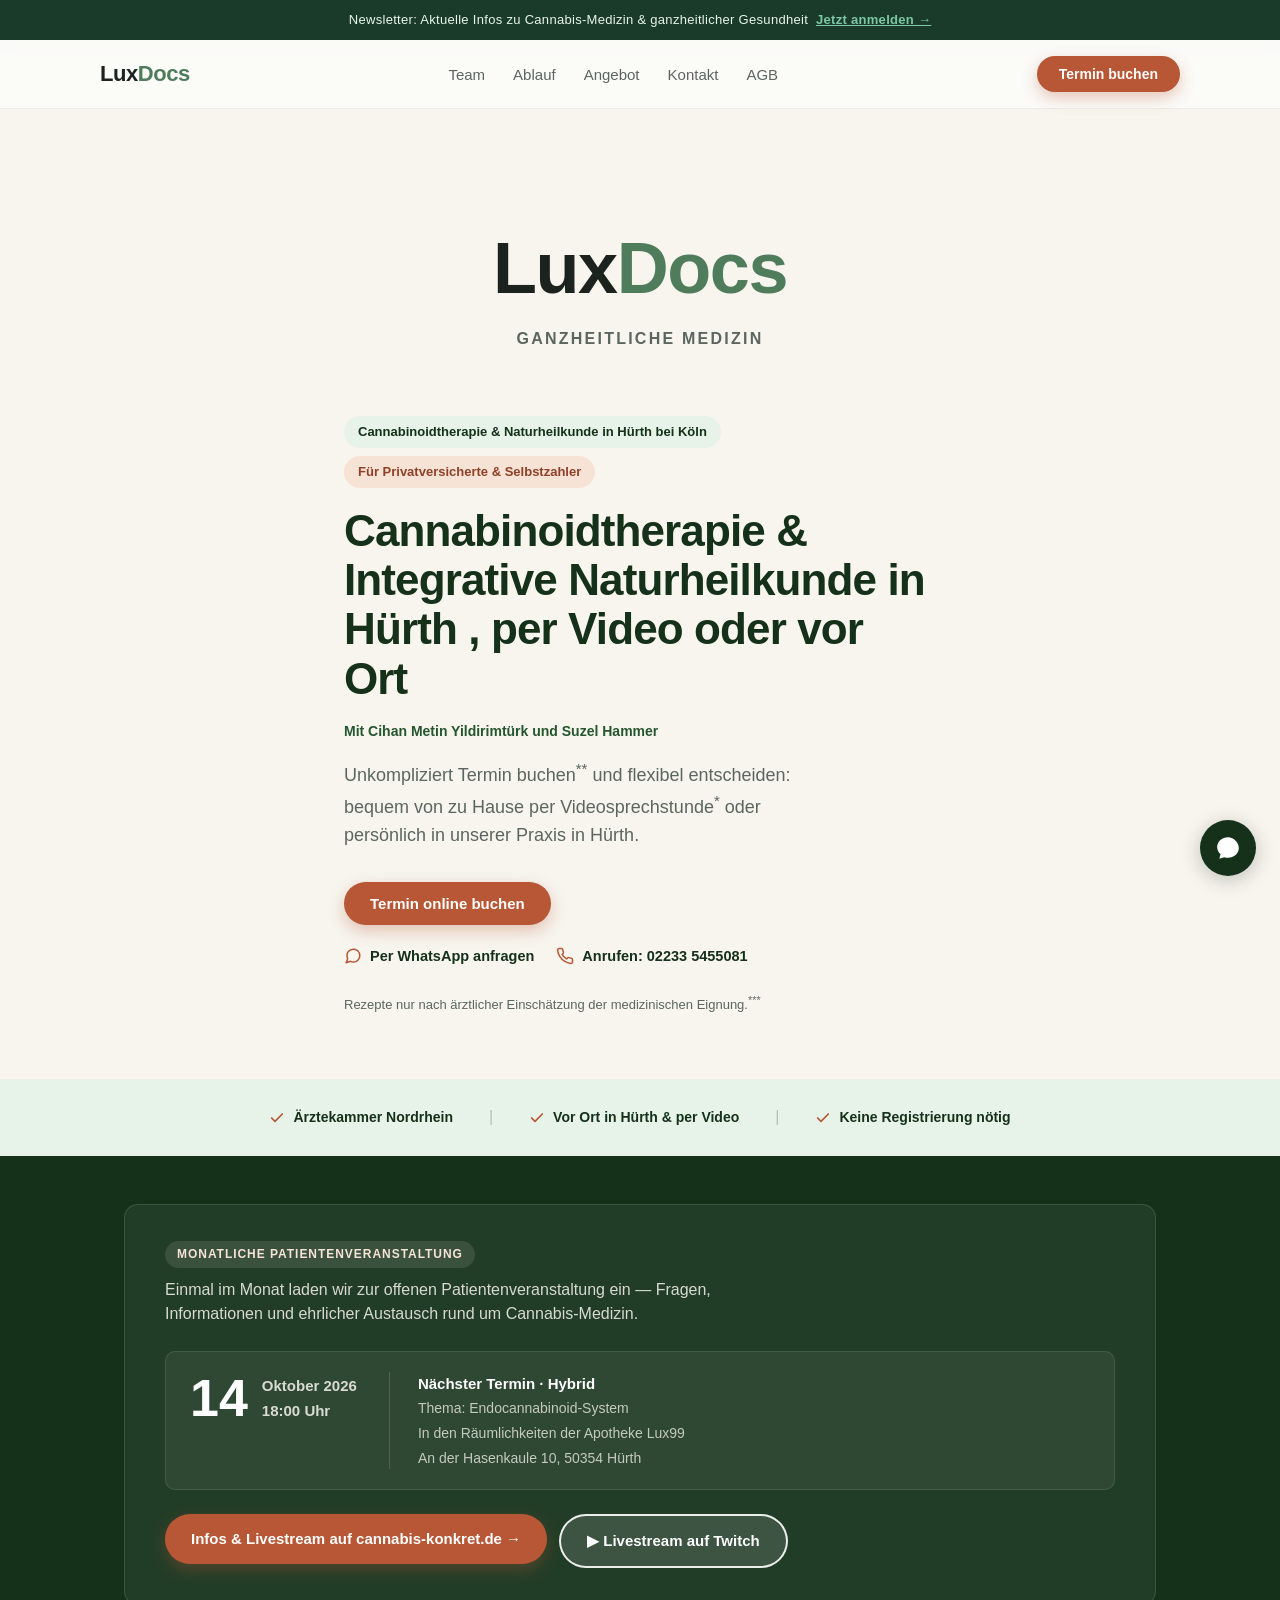
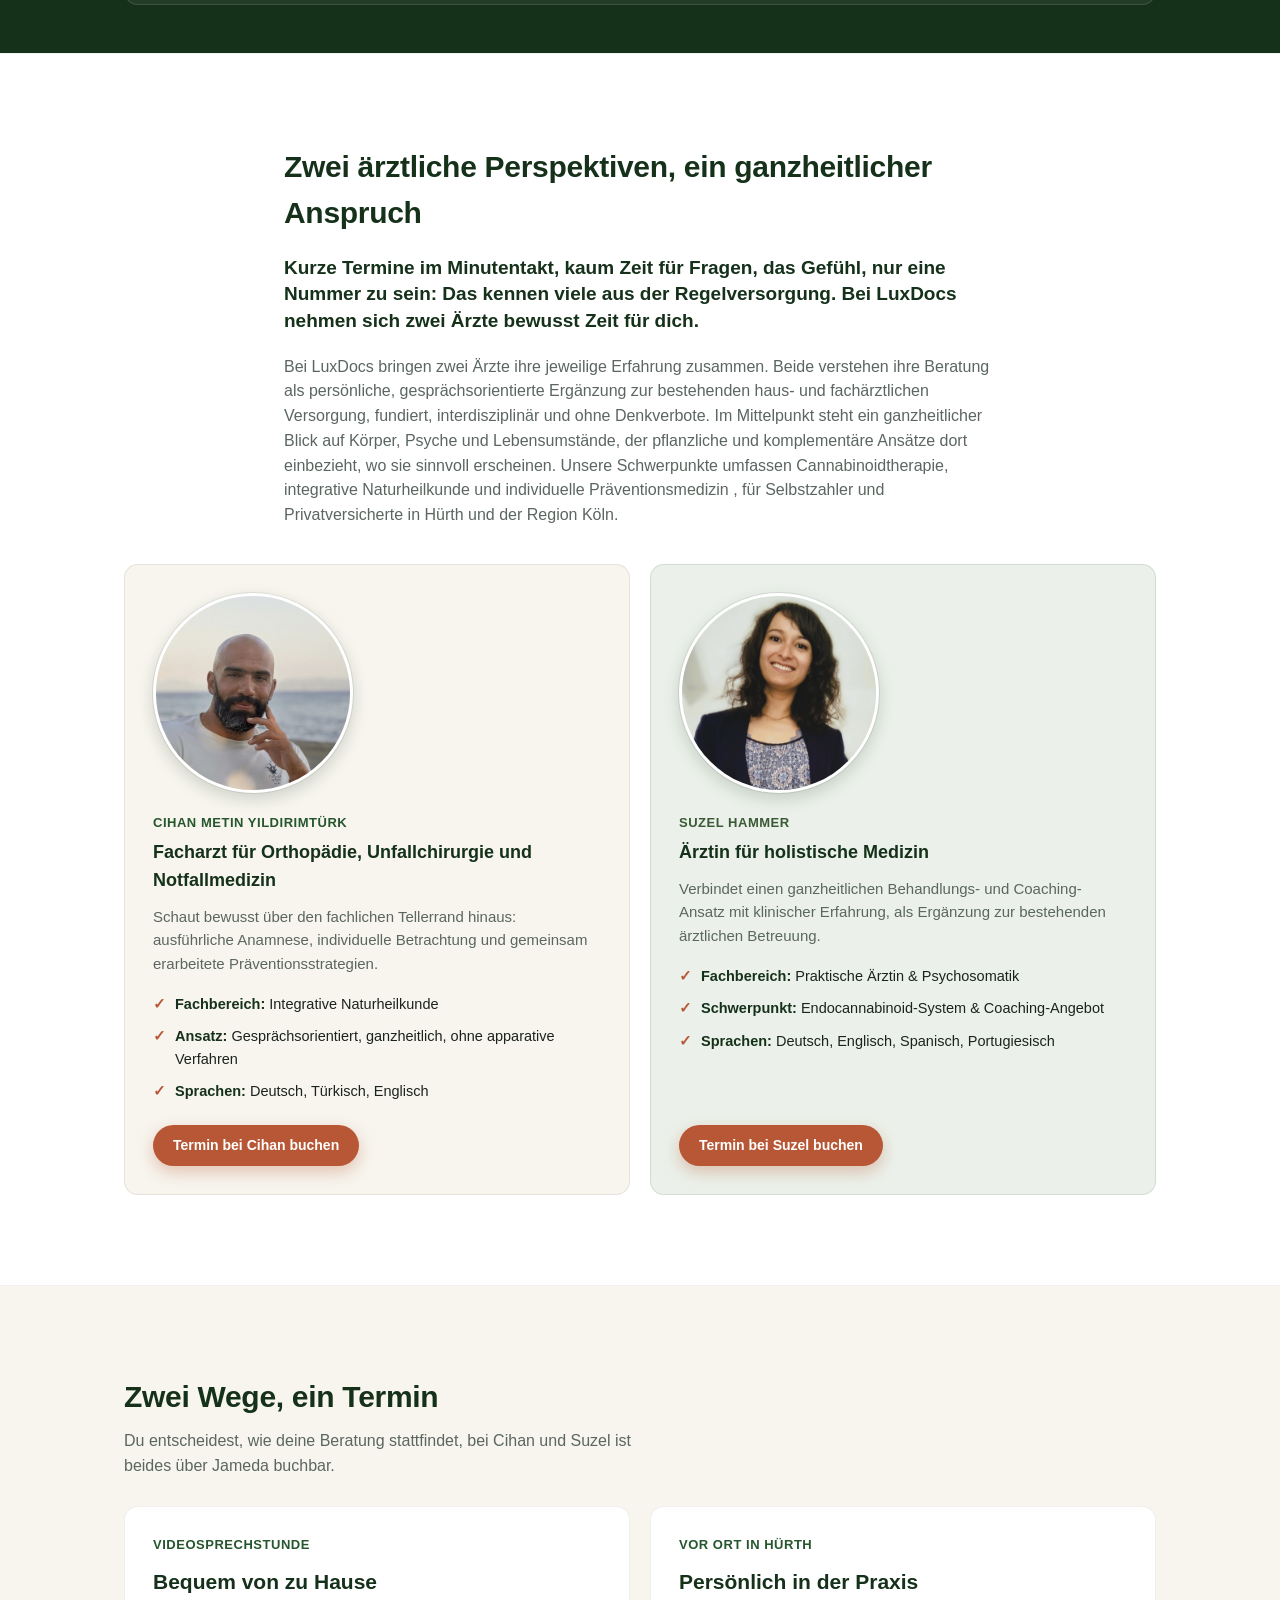
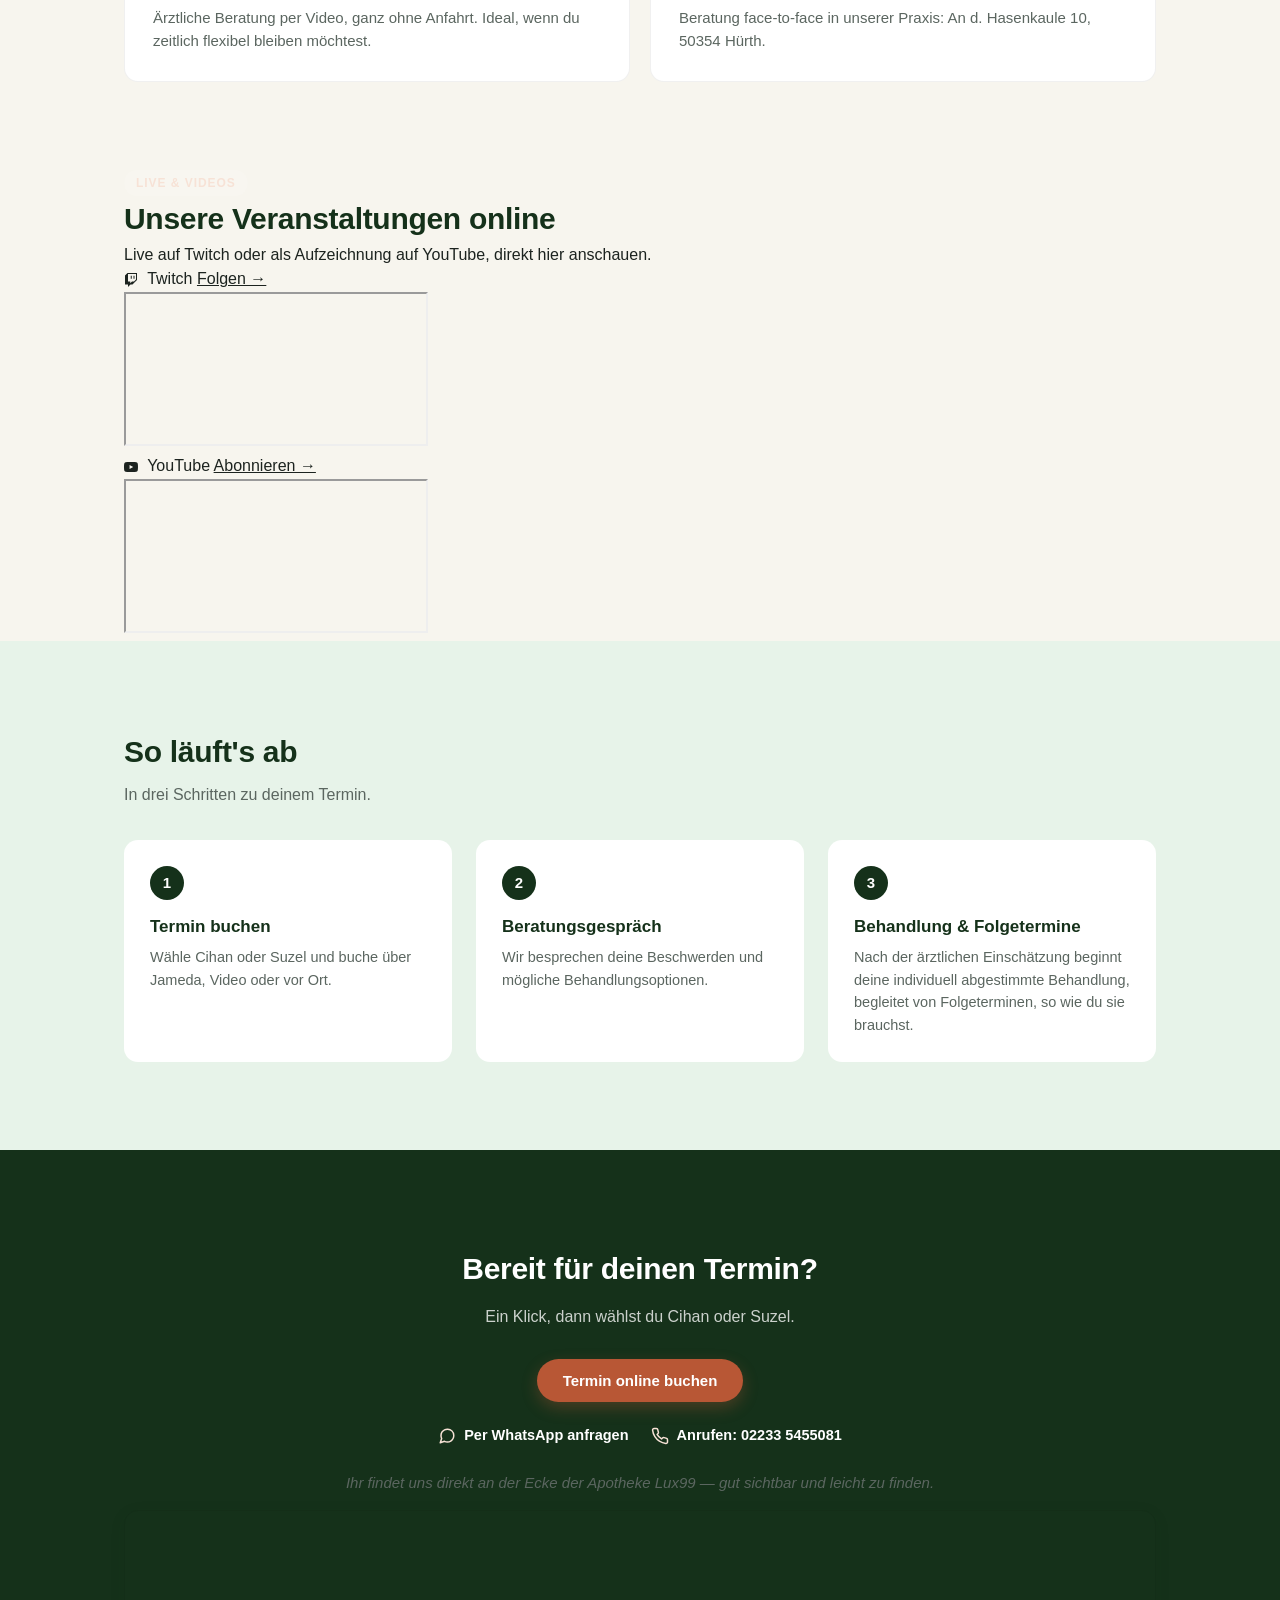
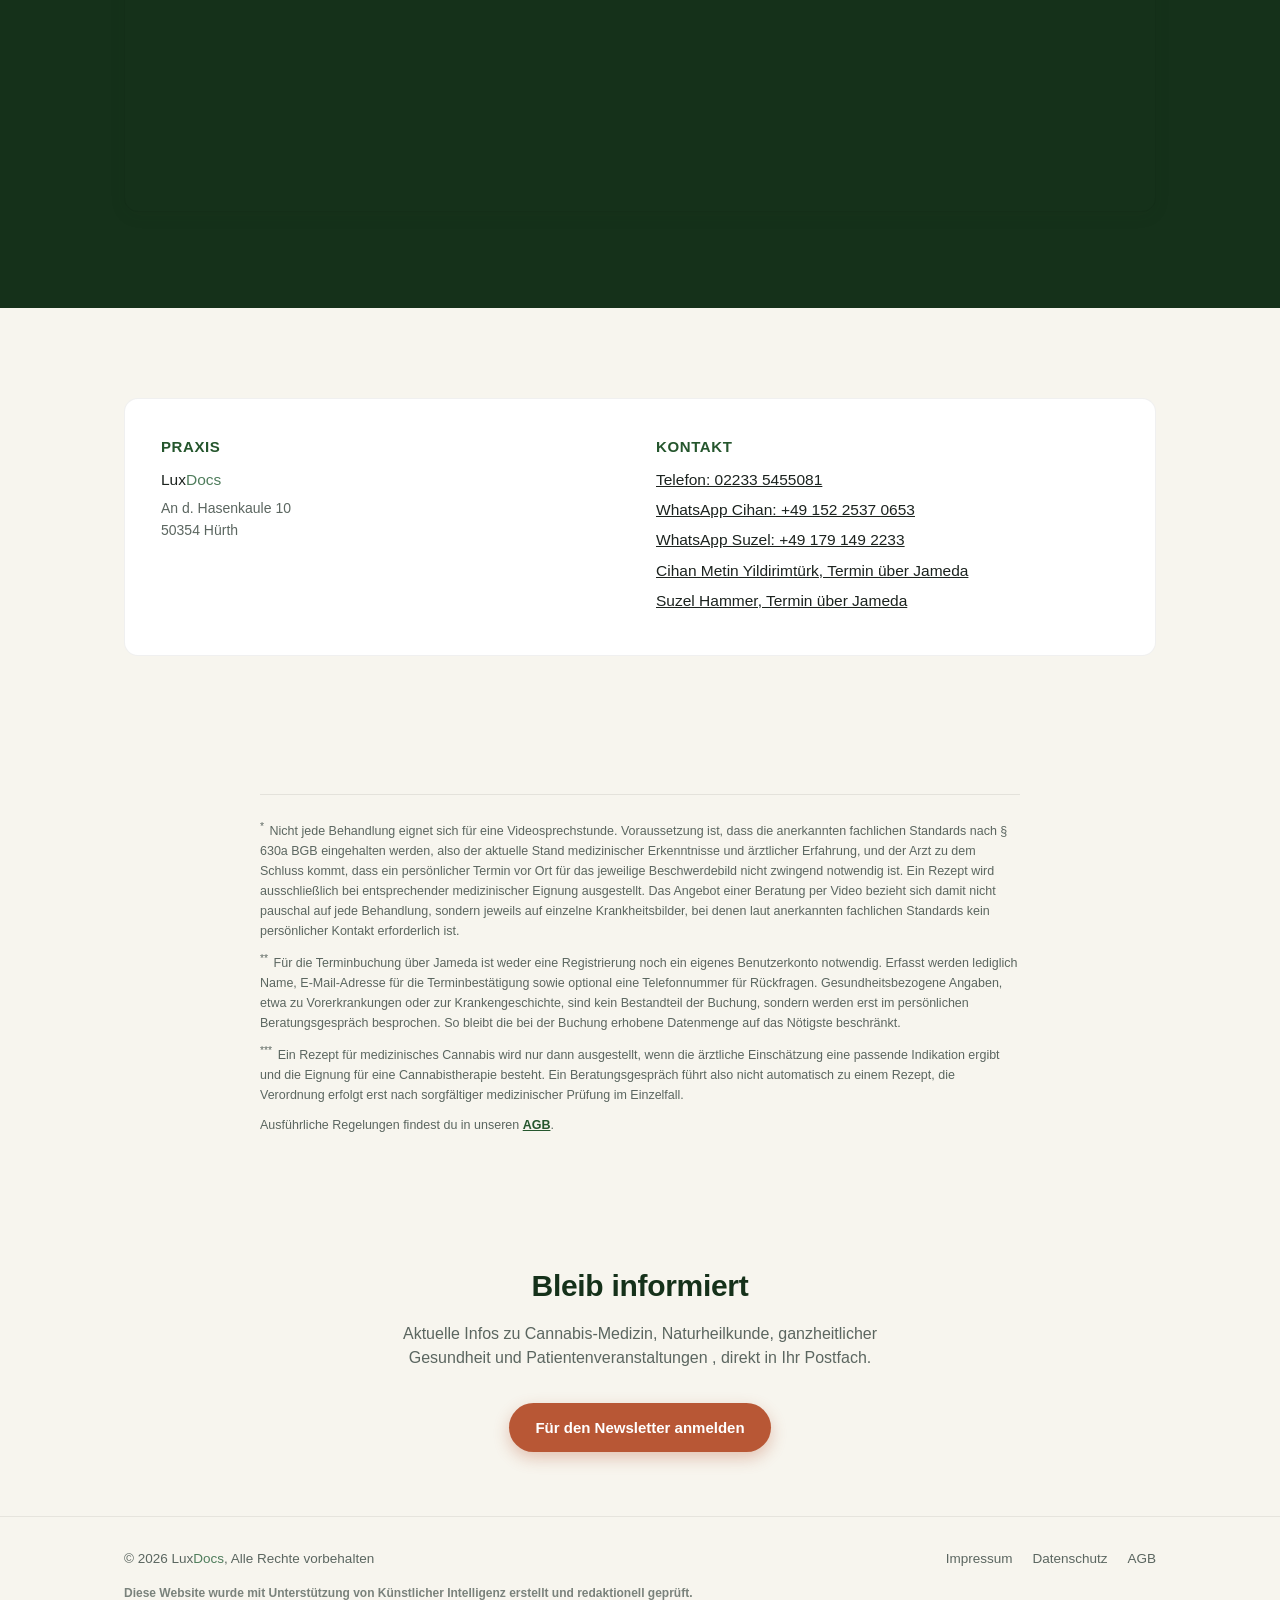
==== index.html @ 2fb6973e "Update index.html" ====
<!DOCTYPE html>
<html lang="de">
<head>
<meta charset="UTF-8">
<meta name="viewport" content="width=device-width, initial-scale=1.0">
<title>Cannabis Rezept &amp; Sprechstunde Hürth | LuxDocs , Ganzheitliche Medizin &amp; Naturmedizin</title>
<meta name="description" content="LuxDocs Hürth: Cannabis-Rezept online beantragen oder vor Ort, Cannabis-Sprechstunde per Video. Ganzheitliche Medizin &amp; Naturmedizin. Termin einfach über Jameda buchen.">
<meta name="keywords" content="Cannabis Rezept Hürth, Cannabis Sprechstunde, medizinisches Cannabis, Naturmedizin, ganzheitliche Medizin, Cannabis Arzt Köln, Cannabis Rezept online, Privatpraxis Hürth">
<meta name="robots" content="index, follow">
<link rel="canonical" href="https://luxdocs.de/">
<link rel="stylesheet" href="styles.css">
<link rel="icon" type="image/svg+xml" href="data:image/svg+xml,%3Csvg xmlns='http://www.w3.org/2000/svg' viewBox='0 0 100 100'%3E%3Crect width='100' height='100' rx='22' fill='%2315311a'/%3E%3Ctext x='50' y='68' font-family='-apple-system,Helvetica,Arial,sans-serif' font-size='56' font-weight='700' fill='%23f7f5ee' text-anchor='middle'%3EL%3C/text%3E%3C/svg%3E">
<meta property="og:type" content="website">
<meta property="og:url" content="https://luxdocs.de/">
<meta property="og:locale" content="de_DE">
<meta property="og:title" content="Cannabis Rezept &amp; Sprechstunde Hürth | LuxDocs">
<meta property="og:description" content="Ganzheitliche Medizin &amp; Cannabis-Sprechstunde in Hürth. Cannabis-Rezept per Video oder vor Ort. Jetzt Termin über Jameda buchen.">
<meta name="twitter:card" content="summary">
<meta name="twitter:title" content="Cannabis Rezept &amp; Sprechstunde | LuxDocs Hürth">
<meta name="twitter:description" content="Ganzheitliche Medizin &amp; Cannabis-Sprechstunde in Hürth bei Köln. Naturmedizin, Privatpraxis.">
<script type="application/ld+json">
{"@context":"https://schema.org","@type":"MedicalBusiness","name":"LuxDocs","description":"Privatpraxis für ganzheitliche Medizin, Cannabis-Sprechstunde und Naturmedizin in Hürth bei Köln","url":"https://luxdocs.de","telephone":"+4922335455081","address":{"@type":"PostalAddress","addressLocality":"Hürth","postalCode":"50354","addressCountry":"DE"},"medicalSpecialty":["Cannabis-Therapie","Naturmedizin","Ganzheitliche Medizin"],"priceRange":"€€","paymentAccepted":"Selbstzahler, Privatversicherung"}
</script>
<script type="application/ld+json">
{
  "@context": "https://schema.org",
  "@graph": [
    {
      "@type": "MedicalClinic",
      "@id": "https://luxdocs.de/#clinic",
      "name": "LuxDocs",
      "description": "Cannabinoidtherapie, integrative Naturheilkunde und ganzheitliche Medizin in Hürth bei Köln.",
      "url": "https://luxdocs.de",
      "telephone": "+4922335455081",
      "email": "info@luxdocs.de",
      "address": {
        "@type": "PostalAddress",
        "streetAddress": "An der Hasenkaule 10",
        "addressLocality": "Hürth",
        "postalCode": "50354",
        "addressRegion": "Nordrhein-Westfalen",
        "addressCountry": "DE"
      },
      "geo": {
        "@type": "GeoCoordinates",
        "latitude": 50.880444,
        "longitude": 6.907343
      },
      "priceRange": "€€",
      "paymentAccepted": "Selbstzahler, Privatversicherung",
      "medicalSpecialty": "IntegrativeMedicine",
      "availableService": [
        {
          "@type": "MedicalTherapy",
          "name": "Cannabinoidtherapie"
        },
        {
          "@type": "MedicalTherapy",
          "name": "Medizinisches Cannabis"
        },
        {
          "@type": "MedicalTherapy",
          "name": "Integrative Naturheilkunde"
        },
        {
          "@type": "MedicalProcedure",
          "name": "Präventionsmedizin"
        },
        {
          "@type": "MedicalTherapy",
          "name": "Ganzheitliche Medizin"
        }
      ],
      "hasMap": "https://maps.google.com/maps?q=50.880444,6.907343",
      "sameAs": [
        "https://www.jameda.de/cihan-metin-yildirimtuerk/arzt-orthopaede-unfallchirurg-notfallmediziner/huerth",
        "https://www.jameda.de/suzel-hammer/arzt/huerth"
      ]
    },
    {
      "@type": "Physician",
      "@id": "https://luxdocs.de/#cihan",
      "name": "Cihan Metin Yildirimtürk",
      "jobTitle": "Facharzt für Orthopädie, Unfallchirurgie und Notfallmedizin",
      "description": "Facharzt für Orthopädie, Unfallchirurgie und Notfallmedizin mit Schwerpunkt integrative Naturheilkunde und Cannabinoidtherapie in Hürth.",
      "worksFor": {
        "@id": "https://luxdocs.de/#clinic"
      },
      "medicalSpecialty": [
        "Orthopädie",
        "Unfallchirurgie",
        "Notfallmedizin",
        "Integrative Naturheilkunde"
      ],
      "image": "https://luxdocs.de/images/cihan-portrait.jpg",
      "sameAs": "https://www.jameda.de/cihan-metin-yildirimtuerk/arzt-orthopaede-unfallchirurg-notfallmediziner/huerth",
      "knowsLanguage": [
        "Deutsch",
        "Türkisch",
        "Englisch"
      ]
    },
    {
      "@type": "Physician",
      "@id": "https://luxdocs.de/#suzel",
      "name": "Suzel Hammer",
      "jobTitle": "Ärztin für ganzheitliche Medizin",
      "description": "Ärztin für holistische Medizin mit Schwerpunkt Endocannabinoid-System, Psychosomatik und Cannabinoidtherapie in Hürth.",
      "worksFor": {
        "@id": "https://luxdocs.de/#clinic"
      },
      "medicalSpecialty": [
        "Ganzheitliche Medizin",
        "Psychosomatik",
        "Cannabinoidtherapie"
      ],
      "image": "https://luxdocs.de/images/suzel-portrait.jpg",
      "sameAs": "https://www.jameda.de/suzel-hammer/arzt/huerth",
      "knowsLanguage": [
        "Deutsch",
        "Englisch",
        "Spanisch",
        "Portugiesisch"
      ]
    }
  ]
}
</script>
</head>
<body>

<div id="newsletter-bar" style="background:#1a3a2a;color:#e8f5e9;text-align:center;padding:10px 20px;font-size:13px;width:100%;box-sizing:border-box;letter-spacing:0.3px;">Newsletter: Aktuelle Infos zu Cannabis-Medizin &amp; ganzheitlicher Gesundheit  <a href="https://luxdocs.beehiiv.com/subscribe" target="_blank" style="color:#7bc8a4;font-weight:bold;text-decoration:underline;">Jetzt anmelden →</a></div>

<header>
  <div class="container nav">
    <a class="logo" href="index.html">Lux<span>Docs</span></a>
    <nav class="nav-links">
      <a href="#team">Team</a>
      <a href="#ablauf">Ablauf</a>
      <a href="#angebot">Angebot</a>
      <a href="#kontakt">Kontakt</a>
      <a href="agb.html">AGB</a>
    </nav>
    <button type="button" class="btn btn-primary" data-open-modal>Termin buchen</button>
  </div>
</header>

<section class="hero">
  <div class="container hero-inner">
    <div>
      <div class="hero-visual">
        <div class="brand-card">
          <div class="brand-card-word">Lux<span>Docs</span></div>
          <div class="brand-card-tag">Ganzheitliche Medizin</div>
        </div>
      </div>
      <div class="eyebrow-row">
        <span class="eyebrow">Cannabinoidtherapie &amp; Naturheilkunde in Hürth bei Köln</span>
        <span class="eyebrow eyebrow-b">Für Privatversicherte &amp; Selbstzahler</span>
      </div>
      <h1>Cannabinoidtherapie &amp; Integrative Naturheilkunde in Hürth , per Video oder vor Ort</h1>
      <p class="hero-team">Mit Cihan Metin Yildirimtürk und Suzel Hammer</p>
      <p class="lead">Unkompliziert Termin buchen<sup>**</sup> und flexibel entscheiden: bequem von zu Hause per Videosprechstunde<sup>*</sup> oder persönlich in unserer Praxis in Hürth.</p>
      <div class="hero-ctas" id="termin">
        <button type="button" class="btn btn-primary" data-open-modal>Termin online buchen</button>
      </div>
      <div class="icon-links">
        <a class="icon-link" href="#" onclick="openWAModal(); return false;" target="_blank" rel="noopener">
          <svg viewBox="0 0 24 24" fill="none" stroke="currentColor" stroke-width="2" stroke-linecap="round" stroke-linejoin="round"><path d="M21 11.5a8.38 8.38 0 0 1-.9 3.8 8.5 8.5 0 0 1-7.6 4.7 8.38 8.38 0 0 1-3.8-.9L3 21l1.9-5.7a8.38 8.38 0 0 1-.9-3.8 8.5 8.5 0 0 1 4.7-7.6 8.38 8.38 0 0 1 3.8-.9h.5a8.48 8.48 0 0 1 8 8v.5z"/></svg>
          Per WhatsApp anfragen
        </a>
        <a class="icon-link" href="tel:+4922335455081">
          <svg viewBox="0 0 24 24" fill="none" stroke="currentColor" stroke-width="2" stroke-linecap="round" stroke-linejoin="round"><path d="M22 16.92v3a2 2 0 0 1-2.18 2 19.79 19.79 0 0 1-8.63-3.07 19.5 19.5 0 0 1-6-6 19.79 19.79 0 0 1-3.07-8.67A2 2 0 0 1 4.11 2h3a2 2 0 0 1 2 1.72c.13.96.36 1.9.7 2.81a2 2 0 0 1-.45 2.11L8.09 9.91a16 16 0 0 0 6 6l1.27-1.27a2 2 0 0 1 2.11-.45c.91.34 1.85.57 2.81.7A2 2 0 0 1 22 16.92z"/></svg>
          Anrufen: 02233 5455081
        </a>
      </div>
      <p class="hero-note">Rezepte nur nach ärztlicher Einschätzung der medizinischen Eignung.<sup>***</sup></p>
    </div>
  </div>
</section>

<section class="trust-banner">
  <div class="container trust-banner-inner">
    <span class="trust-banner-item">
      <svg viewBox="0 0 24 24" fill="none" stroke="currentColor" stroke-width="2.5" stroke-linecap="round" stroke-linejoin="round"><polyline points="20 6 9 17 4 12"/></svg>
      Ärztekammer Nordrhein
    </span>
    <span class="trust-banner-divider">|</span>
    <span class="trust-banner-item">
      <svg viewBox="0 0 24 24" fill="none" stroke="currentColor" stroke-width="2.5" stroke-linecap="round" stroke-linejoin="round"><polyline points="20 6 9 17 4 12"/></svg>
      Vor Ort in Hürth &amp; per Video
    </span>
    <span class="trust-banner-divider">|</span>
    <span class="trust-banner-item">
      <svg viewBox="0 0 24 24" fill="none" stroke="currentColor" stroke-width="2.5" stroke-linecap="round" stroke-linejoin="round"><polyline points="20 6 9 17 4 12"/></svg>
      Keine Registrierung nötig
    </span>
  </div>
</section>

<section class="event-banner">
  <div class="container">
    <div class="event-card">
      <div class="event-card-top">
        <span class="event-tag">Monatliche Patientenveranstaltung</span>
        <p class="event-intro">Einmal im Monat laden wir zur offenen Patientenveranstaltung ein — Fragen, Informationen und ehrlicher Austausch rund um Cannabis-Medizin.</p>
      </div>
      <div class="event-highlight">
        <div class="event-date-block">
          <div class="event-date-num">14</div>
          <div class="event-date-meta">
            <span>Oktober 2026</span>
            <span>18:00 Uhr</span>
          </div>
        </div>
        <div class="event-location-block">
          <strong>Nächster Termin · Hybrid</strong>
          <span>Thema: Endocannabinoid-System</span>
          <span>In den Räumlichkeiten der Apotheke Lux99</span>
          <span>An der Hasenkaule 10, 50354 Hürth</span>
        </div>
      </div>
      <div class="event-cta-row">
           <a class="btn btn-primary event-cta" href="https://www.cannabis-konkret.de" target="_blank" rel="noopener">Infos &amp; Livestream auf cannabis-konkret.de →</a>
           <a class="btn btn-secondary event-cta" href="https://www.twitch.tv/luxdocs" target="_blank" rel="noopener">▶ Livestream auf Twitch</a>
         </div>
    </div>
  </div>
</section>

<section class="about" id="ueber">
  <div class="container about-inner">
    <h2 id="team">Zwei ärztliche Perspektiven, ein ganzheitlicher Anspruch</h2>
    <p class="lead-in">Kurze Termine im Minutentakt, kaum Zeit für Fragen, das Gefühl, nur eine Nummer zu sein: Das kennen viele aus der Regelversorgung. Bei LuxDocs nehmen sich zwei Ärzte bewusst Zeit für dich.</p>
    <p>Bei LuxDocs bringen zwei Ärzte ihre jeweilige Erfahrung zusammen. Beide verstehen ihre Beratung als persönliche, gesprächsorientierte Ergänzung zur bestehenden haus- und fachärztlichen Versorgung, fundiert, interdisziplinär und ohne Denkverbote. Im Mittelpunkt steht ein ganzheitlicher Blick auf Körper, Psyche und Lebensumstände, der pflanzliche und komplementäre Ansätze dort einbezieht, wo sie sinnvoll erscheinen. Unsere Schwerpunkte umfassen Cannabinoidtherapie, integrative Naturheilkunde und individuelle Präventionsmedizin , für Selbstzahler und Privatversicherte in Hürth und der Region Köln.</p>
  </div>
  <div class="container team-grid">
    <div class="team-card">
      <img class="team-avatar team-avatar-photo" src="cihan-portrait.jpg" alt="Cihan Metin Yildirimtürk , Facharzt Orthopädie, Cannabinoidtherapie, LuxDocs Hürth">
      <div class="tag">Cihan Metin Yildirimtürk</div>
      <h3>Facharzt für Orthopädie, Unfallchirurgie und Notfallmedizin</h3>
      <p class="intro">Schaut bewusst über den fachlichen Tellerrand hinaus: ausführliche Anamnese, individuelle Betrachtung und gemeinsam erarbeitete Präventionsstrategien.</p>
      <ul class="team-facts">
        <li><b>Fachbereich:</b> Integrative Naturheilkunde</li>
        <li><b>Ansatz:</b> Gesprächsorientiert, ganzheitlich, ohne apparative Verfahren</li>
        <li><b>Sprachen:</b> Deutsch, Türkisch, Englisch</li>
      </ul>
      
      <a class="btn btn-primary btn-small" href="https://www.jameda.de/cihan-metin-yildirimtuerk/arzt-orthopaede-unfallchirurg-notfallmediziner/huerth" target="_blank" rel="noopener">Termin bei Cihan buchen</a>
    </div>
    <div class="team-card team-card-b">
      <img class="team-avatar team-avatar-photo" src="suzel-portrait.jpg" alt="Suzel Hammer , Ärztin ganzheitliche Medizin, Cannabinoidtherapie, LuxDocs Hürth">
      <div class="tag tag-b">Suzel Hammer</div>
      <h3>Ärztin für holistische Medizin</h3>
      <p class="intro">Verbindet einen ganzheitlichen Behandlungs- und Coaching-Ansatz mit klinischer Erfahrung, als Ergänzung zur bestehenden ärztlichen Betreuung.</p>
      <ul class="team-facts">
        <li><b>Fachbereich:</b> Praktische Ärztin &amp; Psychosomatik</li>
        <li><b>Schwerpunkt:</b> Endocannabinoid-System &amp; Coaching-Angebot</li>
        <li><b>Sprachen:</b> Deutsch, Englisch, Spanisch, Portugiesisch</li>
      </ul>
      <a class="btn btn-primary btn-small" href="https://www.jameda.de/suzel-hammer/arzt/huerth" target="_blank" rel="noopener">Termin bei Suzel buchen</a>
    </div>
  </div>
</section>

<section class="modes" id="angebot">
  <div class="container">
    <h2>Zwei Wege, ein Termin</h2>
    <p class="section-sub">Du entscheidest, wie deine Beratung stattfindet, bei Cihan und Suzel ist beides über Jameda buchbar.</p>
    <div class="modes-grid">
      <div class="mode-card">
        <div class="tag">Videosprechstunde</div>
        <h3>Bequem von zu Hause</h3>
        <p>Ärztliche Beratung per Video, ganz ohne Anfahrt. Ideal, wenn du zeitlich flexibel bleiben möchtest.</p>
      </div>
      <div class="mode-card">
        <div class="tag">Vor Ort in Hürth</div>
        <h3>Persönlich in der Praxis</h3>
        <p>Beratung face-to-face in unserer Praxis: An d. Hasenkaule 10, 50354 Hürth.</p>
      </div>
    </div>
  </div>
</section>
<section class="streams-section" id="streams">
  <div class="container">
    <div class="streams-header">
      <div>
        <span class="event-tag">Live &amp; Videos</span>
        <h2 class="streams-title">Unsere Veranstaltungen online</h2>
        <p class="streams-sub">Live auf Twitch oder als Aufzeichnung auf YouTube, direkt hier anschauen.</p>
      </div>
    </div>
    <div class="streams-grid">
      <div class="stream-block">
        <div class="stream-block-head">
          <span class="stream-label stream-label-twitch">
            <svg width="14" height="14" viewBox="0 0 24 24" fill="currentColor" style="vertical-align:middle;margin-right:5px"><path d="M11.571 4.714h1.715v5.143H11.57zm4.715 0H18v5.143h-1.714zM6 0L1.714 4.286v15.428h5.143V24l4.286-4.286h3.428L22.286 12V0zm14.571 11.143l-3.428 3.428h-3.429l-3 3v-3H6.857V1.714h13.714z"/></svg>
            Twitch
          </span>
          <a class="stream-follow" href="https://www.twitch.tv/luxdocs" target="_blank" rel="noopener">Folgen &rarr;</a>
        </div>
        <div class="stream-player-wrap">
          <iframe src="https://player.twitch.tv/?channel=luxdocs&amp;parent=luxdocs.de&amp;autoplay=false" allowfullscreen scrolling="no" title="LuxDocs Twitch-Livestream"></iframe>
        </div>
      </div>
      <div class="stream-block">
        <div class="stream-block-head">
          <span class="stream-label stream-label-yt">
            <svg width="14" height="14" viewBox="0 0 24 24" fill="currentColor" style="vertical-align:middle;margin-right:5px"><path d="M23.498 6.186a3.016 3.016 0 0 0-2.122-2.136C19.505 3.545 12 3.545 12 3.545s-7.505 0-9.377.505A3.017 3.017 0 0 0 .502 6.186C0 8.07 0 12 0 12s0 3.93.502 5.814a3.016 3.016 0 0 0 2.122 2.136c1.871.505 9.376.505 9.376.505s7.505 0 9.377-.505a3.015 3.015 0 0 0 2.122-2.136C24 15.93 24 12 24 12s0-3.93-.502-5.814zM9.545 15.568V8.432L15.818 12l-6.273 3.568z"/></svg>
            YouTube
          </span>
          <a class="stream-follow" href="https://www.youtube.com/@LuxDocs-z8n" target="_blank" rel="noopener">Abonnieren &rarr;</a>
        </div>
        <div class="stream-player-wrap">
          <iframe src="https://www.youtube.com/embed/videoseries?list=UU5i7Ec9-xaicdMkj1GzpY1g" allow="accelerometer; autoplay; clipboard-write; encrypted-media; gyroscope; picture-in-picture" allowfullscreen title="LuxDocs YouTube"></iframe>
        </div>
      </div>
    </div>
  </div>
</section>

<section class="steps" id="ablauf">
  <div class="container">
    <h2>So läuft's ab</h2>
    <p class="section-sub">In drei Schritten zu deinem Termin.</p>
    <div class="steps-grid">
      <div class="step">
        <div class="step-num">1</div>
        <h3>Termin buchen</h3>
        <p>Wähle Cihan oder Suzel und buche über Jameda, Video oder vor Ort.</p>
      </div>
      <div class="step">
        <div class="step-num">2</div>
        <h3>Beratungsgespräch</h3>
        <p>Wir besprechen deine Beschwerden und mögliche Behandlungsoptionen.</p>
      </div>
      <div class="step">
        <div class="step-num">3</div>
        <h3>Behandlung &amp; Folgetermine</h3>
        <p>Nach der ärztlichen Einschätzung beginnt deine individuell abgestimmte Behandlung, begleitet von Folgeterminen, so wie du sie brauchst.</p>
      </div>
    </div>
  </div>
</section>

<section class="cta-band">
  <div class="container">
    <h2>Bereit für deinen Termin?</h2>
    <p class="section-sub">Ein Klick, dann wählst du Cihan oder Suzel.</p>
    <div class="hero-ctas">
      <button type="button" class="btn btn-primary" data-open-modal>Termin online buchen</button>
    </div>
    <div class="icon-links">
      <a class="icon-link" href="#" onclick="openWAModal(); return false;">
        <svg viewBox="0 0 24 24" fill="none" stroke="currentColor" stroke-width="2" stroke-linecap="round" stroke-linejoin="round"><path d="M21 11.5a8.38 8.38 0 0 1-.9 3.8 8.5 8.5 0 0 1-7.6 4.7 8.38 8.38 0 0 1-3.8-.9L3 21l1.9-5.7a8.38 8.38 0 0 1-.9-3.8 8.5 8.5 0 0 1 4.7-7.6 8.38 8.38 0 0 1 3.8-.9h.5a8.48 8.48 0 0 1 8 8v.5z"/></svg>
        Per WhatsApp anfragen
      </a>
      <a class="icon-link" href="tel:+4922335455081">
        <svg viewBox="0 0 24 24" fill="none" stroke="currentColor" stroke-width="2" stroke-linecap="round" stroke-linejoin="round"><path d="M22 16.92v3a2 2 0 0 1-2.18 2 19.79 19.79 0 0 1-8.63-3.07 19.5 19.5 0 0 1-6-6 19.79 19.79 0 0 1-3.07-8.67A2 2 0 0 1 4.11 2h3a2 2 0 0 1 2 1.72c.13.96.36 1.9.7 2.81a2 2 0 0 1-.45 2.11L8.09 9.91a16 16 0 0 0 6 6l1.27-1.27a2 2 0 0 1 2.11-.45c.91.34 1.85.57 2.81.7A2 2 0 0 1 22 16.92z"/></svg>
        Anrufen: 02233 5455081
      </a>
    </div>
    <p class="map-hint" style="margin-top:24px">Ihr findet uns direkt an der Ecke der Apotheke Lux99 — gut sichtbar und leicht zu finden.</p>
    <div class="map-wrapper">
      <iframe
        src="https://maps.google.com/maps?q=50.880444,6.907343&t=&z=18&ie=UTF8&iwloc=&output=embed"
        width="100%"
        height="300"
        style="border:0;border-radius:14px;display:block;"
        allowfullscreen=""
        loading="lazy"
        referrerpolicy="no-referrer-when-downgrade"
        title="LuxDocs Standort">
      </iframe>
    </div>
  </div>
</section>

<section class="contact" id="kontakt">
  <div class="container">
    <div class="contact-grid">
      <div>
        <h3>Praxis</h3>
        <p>Lux<span class="brand-green">Docs</span></p>
        <p class="muted">An d. Hasenkaule 10<br>50354 Hürth</p>
      </div>
      <div>
        <h3>Kontakt</h3>
        <p><a href="tel:+4922335455081">Telefon: 02233 5455081</a></p>
        <p><a href="https://wa.me/4915225370653" target="_blank" rel="noopener">WhatsApp Cihan: +49 152 2537 0653</a></p>
        <p><a href="https://wa.me/491791492233" target="_blank" rel="noopener">WhatsApp Suzel: +49 179 149 2233</a></p>
        <p><a href="https://www.jameda.de/cihan-metin-yildirimtuerk/arzt-orthopaede-unfallchirurg-notfallmediziner/huerth" target="_blank" rel="noopener">Cihan Metin Yildirimtürk, Termin über Jameda</a></p>
        <p><a href="https://www.jameda.de/suzel-hammer/arzt/huerth" target="_blank" rel="noopener">Suzel Hammer, Termin über Jameda</a></p>
      </div>
    </div>
  </div>
</section>


<section class="footnotes-section">
  <div class="container">
    <div class="footnotes">
      <p><sup>*</sup> Nicht jede Behandlung eignet sich für eine Videosprechstunde. Voraussetzung ist, dass die anerkannten fachlichen Standards nach § 630a BGB eingehalten werden, also der aktuelle Stand medizinischer Erkenntnisse und ärztlicher Erfahrung, und der Arzt zu dem Schluss kommt, dass ein persönlicher Termin vor Ort für das jeweilige Beschwerdebild nicht zwingend notwendig ist. Ein Rezept wird ausschließlich bei entsprechender medizinischer Eignung ausgestellt. Das Angebot einer Beratung per Video bezieht sich damit nicht pauschal auf jede Behandlung, sondern jeweils auf einzelne Krankheitsbilder, bei denen laut anerkannten fachlichen Standards kein persönlicher Kontakt erforderlich ist.</p>
      <p><sup>**</sup> Für die Terminbuchung über Jameda ist weder eine Registrierung noch ein eigenes Benutzerkonto notwendig. Erfasst werden lediglich Name, E-Mail-Adresse für die Terminbestätigung sowie optional eine Telefonnummer für Rückfragen. Gesundheitsbezogene Angaben, etwa zu Vorerkrankungen oder zur Krankengeschichte, sind kein Bestandteil der Buchung, sondern werden erst im persönlichen Beratungsgespräch besprochen. So bleibt die bei der Buchung erhobene Datenmenge auf das Nötigste beschränkt.</p>
      <p><sup>***</sup> Ein Rezept für medizinisches Cannabis wird nur dann ausgestellt, wenn die ärztliche Einschätzung eine passende Indikation ergibt und die Eignung für eine Cannabistherapie besteht. Ein Beratungsgespräch führt also nicht automatisch zu einem Rezept, die Verordnung erfolgt erst nach sorgfältiger medizinischer Prüfung im Einzelfall.</p>
      <p class="footnotes-link">Ausführliche Regelungen findest du in unseren <a href="agb.html">AGB</a>.</p>
    </div>
  </div>
</section>


<section class="newsletter" id="newsletter">
<div class="container" style="text-align:center;padding-top:4rem;padding-bottom:4rem;">
<h2 style="margin-bottom:0.75rem;">Bleib informiert</h2>
<p class="section-sub" style="max-width:520px;margin:0 auto 2rem;">Aktuelle Infos zu Cannabis-Medizin, Naturheilkunde, ganzheitlicher Gesundheit und Patientenveranstaltungen , direkt in Ihr Postfach.</p>
<a class="btn btn-primary" href="https://luxdocs.beehiiv.com/subscribe" target="_blank" rel="noopener">Für den Newsletter anmelden</a>
</div>
</section>

<footer>
  <div class="container footer-inner">
    <div>© <span id="year"></span> Lux<span class="brand-green">Docs</span>, Alle Rechte vorbehalten</div>
    <div class="footer-links">
      <a href="impressum.html">Impressum</a>
      <a href="datenschutz.html">Datenschutz</a>
      <a href="agb.html">AGB</a>
    </div>
  </div>
  <div class="container footer-ai"><strong>Diese Website wurde mit Unterstützung von Künstlicher Intelligenz erstellt und redaktionell geprüft.</strong></div>
</footer>

<div class="modal-backdrop" id="bookingModal">
  <div class="modal-card" role="dialog" aria-modal="true" aria-labelledby="modalTitle">
    <button type="button" class="modal-close" id="modalClose" aria-label="Schließen">&times;</button>
    <h3 id="modalTitle">Bei wem möchtest du buchen?</h3>
    <p class="modal-sub">Die Buchung erfolgt extern über Jameda, in einem neuen Tab.</p>
    <div class="modal-options">
      <a class="modal-option" href="https://www.jameda.de/cihan-metin-yildirimtuerk/arzt-orthopaede-unfallchirurg-notfallmediziner/huerth" target="_blank" rel="noopener">
        <span class="modal-option-name">Cihan Metin Yildirimtürk</span>
        <span class="modal-option-tag">Integrative Naturheilkunde</span>
      </a>
      <a class="modal-option" href="https://www.jameda.de/suzel-hammer/arzt/huerth" target="_blank" rel="noopener">
        <span class="modal-option-name">Suzel Hammer</span>
        <span class="modal-option-tag">Ganzheitliche Medizin</span>
      </a>
    </div>
  </div>
</div>
<div class="modal-backdrop" id="waChoiceModal">
  <div class="modal-card" role="dialog" aria-modal="true" aria-labelledby="waChoiceTitle">
    <button class="modal-close" id="waChoiceClose" aria-label="Schließen">&times;</button>
    <h3 id="waChoiceTitle">WhatsApp Anfrage</h3>
    <p class="modal-sub">Bitte wählen Sie, wen Sie kontaktieren möchten.</p>
    <div class="modal-options">
      <a class="modal-option" href="https://wa.me/4915225370653" target="_blank" rel="noopener">
        <span class="modal-option-name">Cihan Metin Yildirimtürk</span>
        <span class="modal-option-tag">+49 152 2537 0653</span>
      </a>
      <a class="modal-option" href="https://wa.me/491791492233" target="_blank" rel="noopener">
        <span class="modal-option-name">Suzel Hammer</span>
        <span class="modal-option-tag">+49 179 149 2233</span>
      </a>
    </div>
  </div>
</div>

<script>
  document.getElementById('year').textContent = new Date().getFullYear();

  (function(){
    var modal = document.getElementById('bookingModal');
    var openers = document.querySelectorAll('[data-open-modal]');
    var closer = document.getElementById('modalClose');

    function openModal(e){
      e.preventDefault();
      modal.classList.add('is-open');
      document.body.style.overflow = 'hidden';
    }
    function closeModal(){
      modal.classList.remove('is-open');
      document.body.style.overflow = '';
    }
    openers.forEach(function(btn){
      btn.addEventListener('click', openModal);
    });
    closer.addEventListener('click', closeModal);
    modal.addEventListener('click', function(e){
      if (e.target === modal) closeModal();
    });
    document.addEventListener('keydown', function(e){
      if (e.key === 'Escape') closeModal();
    });
  })();

  function openWAModal() {
    document.getElementById('waChoiceModal').classList.add('is-open');
    document.body.style.overflow = 'hidden';
  }
  document.getElementById('waChoiceClose').addEventListener('click', function() {
    document.getElementById('waChoiceModal').classList.remove('is-open');
    document.body.style.overflow = '';
  });
  document.getElementById('waChoiceModal').addEventListener('click', function(e) {
    if (e.target === this) {
      this.classList.remove('is-open');
      document.body.style.overflow = '';
    }
  });</script>


<style>
#ld-chat-bubble{position:fixed;bottom:24px;right:24px;width:56px;height:56px;background:#15311a;border-radius:50%;display:flex;align-items:center;justify-content:center;cursor:pointer;box-shadow:0 4px 20px rgba(0,0,0,0.22);z-index:9999;transition:transform .2s}
#ld-chat-bubble:hover{transform:scale(1.08)}
#ld-chat-bubble svg{width:26px;height:26px;fill:#fff}
#ld-chat-window{position:fixed;bottom:92px;right:24px;width:340px;max-height:520px;background:#fff;border-radius:16px;box-shadow:0 8px 32px rgba(0,0,0,0.16);display:flex;flex-direction:column;z-index:9998;overflow:hidden;opacity:0;transform:translateY(16px) scale(.97);pointer-events:none;transition:all .25s ease}
#ld-chat-window.ld-open{opacity:1;transform:translateY(0) scale(1);pointer-events:all}
#ld-chat-header{background:#15311a;color:#fff;padding:13px 16px;display:flex;align-items:center;gap:10px;flex-shrink:0}
.ld-hlogo{font-size:16px;font-weight:700;letter-spacing:-.3px}.ld-hlogo span{color:#7bc47f}
.ld-hstatus{font-size:11px;opacity:.7;margin-left:auto}
#ld-chat-close{background:none;border:none;color:#fff;font-size:22px;cursor:pointer;padding:0;line-height:1;opacity:.8}
#ld-chat-msgs{flex:1;overflow-y:auto;padding:14px 12px;display:flex;flex-direction:column;gap:9px}
.ld-m{max-width:85%;padding:10px 13px;border-radius:12px;font-size:13.5px;line-height:1.5;animation:ldf .2s ease}
.ld-m.b{background:#f0f4f1;color:#1a1a1a;border-bottom-left-radius:3px;align-self:flex-start}
.ld-m.u{background:#15311a;color:#fff;border-bottom-right-radius:3px;align-self:flex-end}
.ld-row{display:flex;flex-wrap:wrap;gap:7px;align-self:flex-start;animation:ldf .2s ease}
.ld-b{background:#fff;border:1.5px solid #15311a;color:#15311a;border-radius:20px;padding:7px 14px;font-size:13px;cursor:pointer;transition:all .15s;font-family:inherit}
.ld-b:hover,.ld-b.p{background:#15311a;color:#fff}
.ld-b.p{font-weight:600}
#ld-input-area{display:flex;padding:10px 12px;gap:8px;border-top:1px solid #eee;flex-shrink:0}
#ld-inp{flex:1;border:1.5px solid #ddd;border-radius:20px;padding:8px 14px;font-size:13.5px;outline:none;font-family:inherit;transition:border-color .15s}
#ld-inp:focus{border-color:#15311a}
#ld-send{background:#15311a;border:none;border-radius:50%;width:36px;height:36px;display:flex;align-items:center;justify-content:center;cursor:pointer;flex-shrink:0;transition:background .15s}
#ld-send:hover{background:#0d2010}
#ld-send svg{fill:#fff;width:16px;height:16px}
@keyframes ldf{from{opacity:0;transform:translateY(4px)}to{opacity:1;transform:translateY(0)}}
@media(max-width:480px){#ld-chat-window{width:calc(100vw - 20px);right:10px;bottom:80px}}
</style>

<div id="ld-chat-bubble" onclick="ldToggle()">
  <svg viewBox="0 0 24 24"><path d="M12 2C6.48 2 2 6.02 2 11c0 2.68 1.19 5.09 3.09 6.78L4 22l4.46-1.49C9.55 20.83 10.74 21 12 21c5.52 0 10-4.02 10-9S17.52 2 12 2z"/></svg>
</div>
<div id="ld-chat-window">
  <div id="ld-chat-header">
    <div class="ld-hlogo">Lux<span>Docs</span></div>
    <div class="ld-hstatus">&#9679; Online</div>
    <button id="ld-chat-close" onclick="ldToggle()">&#215;</button>
  </div>
  <div id="ld-chat-msgs"></div>
  <div id="ld-input-area">
    <input id="ld-inp" type="text" placeholder="Nachricht eingeben ..." onkeydown="if(event.key==='Enter')ldSend()">
    <button id="ld-send" onclick="ldSend()"><svg viewBox="0 0 24 24"><path d="M2.01 21L23 12 2.01 3 2 10l15 2-15 2z"/></svg></button>
  </div>
</div>

<script>
(function(){
  var open = false;
  var selectedKat = '';
  var msgs = document.getElementById('ld-chat-msgs');
  var inp = document.getElementById('ld-inp');
  var ia = document.getElementById('ld-input-area');

  var KI = {
    'Allgemeine Beratung': 'Sch\u00f6n, dass Sie sich f\u00fcr ein allgemeines Beratungsgespr\u00e4ch interessieren. Wir nehmen uns daf\u00fcr bewusst ausf\u00fchrlich Zeit f\u00fcr Sie und Ihre Situation. Die individuelle Beratung und \u00e4rztliche Auseinandersetzung mit Ihrem Anliegen ist mit Kosten verbunden, die sich nach dem tats\u00e4chlichen Aufwand richten. Der erste Termin findet pers\u00f6nlich in der Praxis statt.',
    'Medizinisches Cannabis': 'Danke f\u00fcr Ihr Vertrauen bei diesem Thema. Zur Cannabistherapie m\u00f6chten wir Ihnen mitgeben: Die Erstvorstellung findet grunds\u00e4tzlich pers\u00f6nlich vor Ort statt, nicht per Video. Ob eine Cannabistherapie f\u00fcr Sie infrage kommt, entscheidet sich erst nach einer ausf\u00fchrlichen, sorgf\u00e4ltigen \u00e4rztlichen Pr\u00fcfung \u2013 ein Rezept ist zu keinem Zeitpunkt garantiert. Bei einer laufenden Therapie ist mindestens einmal pro Quartal ein pers\u00f6nlicher Termin bei uns wichtig; Folgetermine dazwischen k\u00f6nnen gerne per Video stattfinden. Auch hier gilt: Die Beratung ist mit individuellen Kosten verbunden, die sich nach dem jeweiligen Aufwand richten.',
    'Hormonelle Themen': 'Sch\u00f6n, dass Sie sich mit diesem Thema an uns wenden. Bei hormonellen Anliegen wie Testosteronmangel oder in der Pr\u00e4menopause besprechen wir zun\u00e4chst gemeinsam Ihre Symptome und veranlassen bei Bedarf eine gezielte Blutuntersuchung, die extern durchgef\u00fchrt wird. Die Besprechung der Ergebnisse kann gerne auch per Video erfolgen. Auch hier gilt: Die individuelle Beratung ist mit Kosten verbunden, die vom jeweiligen Aufwand abh\u00e4ngen; Laborkosten fallen zus\u00e4tzlich separat an.',
    'Chronische Schmerzen': 'Wir freuen uns, dass Sie uns Ihr Anliegen anvertrauen m\u00f6chten. Bei chronischen Schmerzen betrachten wir Ihre Beschwerden gerne im Gesamtzusammenhang \u2013 Ihre Vorgeschichte, Ihre Lebensumst\u00e4nde und bisherige Behandlungen flie\u00dfen mit ein. Der erste Termin findet pers\u00f6nlich statt, Verlaufstermine sind danach auch per Video m\u00f6glich. Die individuelle Beratung ist mit Kosten verbunden, die sich nach dem Aufwand richten.',
    'Blutuntersuchung': 'Gerne unterst\u00fctzen wir Sie dabei. Wir besprechen zun\u00e4chst Ihre Symptome und stellen bei Bedarf einen Laborzettel f\u00fcr eine externe Blutabnahme aus. Die Besprechung der Ergebnisse erfolgt in einem Folgetermin, auch per Video m\u00f6glich. Die Beratung ist mit individuellen Kosten verbunden; die Laborkosten selbst fallen separat an und werden meist direkt beim Labor beglichen.',
    'Gutachten': 'Gerne erstellen wir f\u00fcr Sie eine schriftliche gutachtliche Stellungnahme. Der Umfang und damit auch die Kosten richten sich nach der individuellen Fragestellung \u2013 das besprechen wir vorab transparent mit Ihnen.'
  };

  window.ldToggle = function(){
    open = !open;
    document.getElementById('ld-chat-window').classList.toggle('ld-open', open);
    if (open && msgs.children.length === 0) setTimeout(step1, 350);
    if (open) inp.focus();
  };

  function step1(){
    ia.style.display = 'none';
    bot('Herzlich willkommen bei Praxis LuxDocs! Sch\u00f6n, dass Sie den Weg zu uns gefunden haben. Ich begleite Sie in ein paar kurzen, entspannten Schritten durch die wichtigsten Infos, bevor Sie einen Termin buchen oder uns kontaktieren \u2013 das dauert nur ein bis zwei Minuten.');
    setTimeout(function(){
      btns([{l:'Los geht\'s', p:true, fn:function(){rmBtns(); step2();}}]);
    }, 600);
  }

  function step2(){
    bot('Bevor wir loslegen, kurz eine wichtige Frage: Handelt es sich bei Ihrem Anliegen um einen akuten medizinischen Notfall?');
    btns([
      {l:'Nein', p:true, fn:function(){rmBtns(); user('Nein'); step3();}},
      {l:'Ja \u2013 Notfall', fn:function(){
        rmBtns(); user('Ja');
        bot('Bitte wenden Sie sich in diesem Fall umgehend an den Notruf (112) oder die n\u00e4chste Notaufnahme. Unsere Praxis ist auf geplante Beratungstermine ausgerichtet und leider nicht f\u00fcr die Akutversorgung geeignet. Wir w\u00fcnschen Ihnen von Herzen alles Gute!');
      }}
    ]);
  }

  function step3(){
    setTimeout(function(){
      bot('Sch\u00f6n, dann erz\u00e4hle ich Ihnen kurz, wer wir sind und wie wir arbeiten:');
      setTimeout(function(){
        var d = document.createElement('div'); d.className = 'ld-m b';
        [
          'Wir sind eine Privatpraxis \u2013 die Behandlung wird nicht \u00fcber die gesetzliche Krankenkasse abgerechnet, sondern privat in Rechnung gestellt (auch bei privater Krankenversicherung reichen Sie die Rechnung im Nachhinein selbst ein).',
          'Uns ist Zeit f\u00fcr Sie wichtig: Wir arbeiten gespr\u00e4chsorientiert, ohne Apparate, Spritzen oder klassische Diagnostik \u2013 im Mittelpunkt steht das ausf\u00fchrliche \u00e4rztliche Gespr\u00e4ch.',
          'Wir verbinden fundierte Schulmedizin mit einer ganzheitlichen Perspektive \u2013 ehrlich und ohne Heilversprechen.'
        ].forEach(function(it){
          var p = document.createElement('p');
          p.style.cssText = 'margin:3px 0;';
          p.textContent = '\u2022 ' + it;
          d.appendChild(p);
        });
        msgs.appendChild(d); msgs.scrollTop = msgs.scrollHeight;
        setTimeout(function(){
          btns([{l:'Alles klar, weiter', p:true, fn:function(){rmBtns(); step4();}}]);
        }, 400);
      }, 500);
    }, 400);
  }

  function step4(){
    bot('Eine kurze organisatorische Frage: Sind Sie mindestens 18 Jahre alt?');
    btns([
      {l:'Ja', p:true, fn:function(){rmBtns(); user('Ja'); step5();}},
      {l:'Nein', fn:function(){
        rmBtns(); user('Nein');
        bot('Vielen Dank f\u00fcr Ihr Verst\u00e4ndnis: Unsere Praxis richtet sich ausschlie\u00dflich an vollj\u00e4hrige Patientinnen und Patienten. Wir empfehlen Ihnen, sich an eine kinder- und jugendmedizinische Praxis zu wenden. Alles Gute f\u00fcr Sie!');
      }}
    ]);
  }

  function step5(){
    setTimeout(function(){
      bot('Jetzt w\u00fcrde ich gerne von Ihnen wissen: Worum geht es bei Ihrem Anliegen? W\u00e4hlen Sie einfach die passende Kategorie \u2013 Sie bekommen direkt im Anschluss die wichtigsten Infos dazu.');
      setTimeout(function(){
        btns([
          {l:'Allgemeine Beratung', fn:function(){rmBtns(); user('Allgemeine Beratung'); selectedKat='Allgemeine Beratung'; showInfo();}},
          {l:'Medizinisches Cannabis', fn:function(){rmBtns(); user('Medizinisches Cannabis'); selectedKat='Medizinisches Cannabis'; showInfo();}},
          {l:'Hormonelle Themen / Testosteron / Wechseljahre', fn:function(){rmBtns(); user('Hormonelle Themen'); selectedKat='Hormonelle Themen'; showInfo();}},
          {l:'Chronische Schmerzen', fn:function(){rmBtns(); user('Chronische Schmerzen'); selectedKat='Chronische Schmerzen'; showInfo();}},
          {l:'Blutuntersuchung', fn:function(){rmBtns(); user('Blutuntersuchung'); selectedKat='Blutuntersuchung'; showInfo();}},
          {l:'Gutachten', fn:function(){rmBtns(); user('Gutachten'); selectedKat='Gutachten'; showInfo();}},
          {l:'Sonstiges', fn:function(){rmBtns(); user('Sonstiges'); selectedKat='Sonstiges'; showSonstiges();}}
        ]);
      }, 400);
    }, 400);
  }

  function showInfo(){
    setTimeout(function(){
      bot(KI[selectedKat]);
      setTimeout(function(){
        btns([{l:'Verstanden, weiter', p:true, fn:function(){rmBtns(); step6();}}]);
      }, 500);
    }, 400);
  }

  function showSonstiges(){
    setTimeout(function(){
      bot('Kein Problem \u2013 schildern Sie uns Ihr Anliegen gerne kurz in eigenen Worten. Wir melden uns bei Ihnen mit den passenden Informationen.');
      ia.style.display = 'flex'; inp.focus();
      window.ldSend = function(){
        var v = inp.value.trim(); if (!v) return;
        user(v); inp.value = ''; ia.style.display = 'none';
        window.ldSend = noop;
        setTimeout(function(){
          bot('Vielen Dank! Wir werden uns bei Ihnen melden. Wie m\u00f6chten Sie fortfahren?');
          setTimeout(step8, 500);
        }, 400);
      };
    }, 400);
  }

  function step6(){
    setTimeout(function(){
      bot('Wie darf der Termin f\u00fcr Sie stattfinden \u2013 lieber pers\u00f6nlich vor Ort oder als Videosprechstunde?');
      btns([
        {l:'Vor Ort', p:true, fn:function(){rmBtns(); user('Vor Ort'); step7();}},
        {l:'Videosprechstunde', fn:function(){
          rmBtns(); user('Videosprechstunde');
          if (selectedKat !== 'Gutachten') {
            setTimeout(function(){
              bot('F\u00fcr Ihr Anliegen m\u00f6chten wir Sie beim ersten Termin gerne pers\u00f6nlich in der Praxis kennenlernen \u2013 das dient Ihrer Sicherheit und einer sorgf\u00e4ltigen ersten Einsch\u00e4tzung. Videotermine sind wunderbar ab dem Folgetermin m\u00f6glich.');
              setTimeout(function(){
                btns([{l:'Alles klar, weiter', p:true, fn:function(){rmBtns(); step7();}}]);
              }, 400);
            }, 400);
          } else { step7(); }
        }}
      ]);
    }, 400);
  }

  function step7(){
    setTimeout(function(){
      bot('Noch ein wichtiger Hinweis, damit Sie gut vorbereitet zu uns kommen: Nach Ihrer Terminbuchung erhalten Sie elektronisch die wichtigsten Unterlagen \u2013 darunter Honorarvereinbarung, Datenschutzinformationen und Aufkl\u00e4rung zur Abrechnung nach GO\u00c4. Falls Sie diese lieber vor Ort erhalten m\u00f6chten, legen wir sie Ihnen selbstverst\u00e4ndlich direkt vor dem Termin vor. Die Bezahlung erfolgt nach dem Termin per Rechnung \u2013 bequem per \u00dcberweisung oder vor Ort per Karte.');
      setTimeout(function(){
        btns([{l:'Verstanden, weiter', p:true, fn:function(){rmBtns(); step8();}}]);
      }, 400);
    }, 400);
  }

  function step8(){
    setTimeout(function(){
      bot('Ganz herzlichen Dank, dass Sie sich die Zeit genommen haben und wir Sie ein St\u00fcck kennenlernen durften! Jetzt haben Sie zwei M\u00f6glichkeiten:');
      setTimeout(function(){
        var r = document.createElement('div');
        r.className = 'ld-row';
        r.style.cssText = 'flex-direction:column;gap:8px;align-self:stretch;';

        var ja = document.createElement('a');
        ja.className = 'ld-b p';
        ja.style.cssText = 'text-decoration:none;text-align:center;display:block;';
        ja.href = '#';
        ja.textContent = 'Termin direkt \u00fcber Jameda buchen';
        ja.onclick = function(e){
          e.preventDefault();
          window.ldToggle();
          var m = document.getElementById('bookingModal');
          if (m){ m.classList.add('is-open'); document.body.style.overflow = 'hidden'; }
        };
        r.appendChild(ja);

        var disc = document.createElement('p');
        disc.style.cssText = 'font-size:11px;color:#888;margin:4px 0 0;line-height:1.4;padding:0 4px;';
        disc.textContent = '\u26a0\ufe0f \u00dcber WhatsApp kl\u00e4ren wir gerne organisatorische Fragen (z. B. Terminverf\u00fcgbarkeit, allgemeine Abl\u00e4ufe). Medizinische Anliegen, Symptome oder Rezeptfragen besprechen wir ausschlie\u00dflich im pers\u00f6nlichen Gespr\u00e4ch oder in der Videosprechstunde.';
        r.appendChild(disc);

        var wab = document.createElement('a');
        wab.className = 'ld-b';
        wab.style.cssText = 'text-decoration:none;text-align:center;display:block;';
        wab.href = '#';
        wab.textContent = 'Organisatorische Frage per WhatsApp';
        wab.onclick = function(e){
          e.preventDefault();
          window.ldToggle();
          if (typeof openWAModal === 'function') openWAModal();
        };
        r.appendChild(wab);

        var thanks = document.createElement('p');
        thanks.style.cssText = 'font-size:12px;color:#555;margin:10px 0 2px;text-align:center;font-style:italic;';
        thanks.textContent = 'Wir freuen uns darauf, Sie kennenzulernen!';
        r.appendChild(thanks);

        msgs.appendChild(r); msgs.scrollTop = msgs.scrollHeight;
      }, 500);
    }, 400);
  }

  function noop(){}
  window.ldSend = noop;

  function bot(t){ var d=document.createElement('div'); d.className='ld-m b'; d.textContent=t; msgs.appendChild(d); msgs.scrollTop=msgs.scrollHeight; }
  function user(t){ var d=document.createElement('div'); d.className='ld-m u'; d.textContent=t; msgs.appendChild(d); msgs.scrollTop=msgs.scrollHeight; }
  function btns(arr){ var r=document.createElement('div'); r.className='ld-row'; arr.forEach(function(b){ var btn=document.createElement('button'); btn.className='ld-b'+(b.p?' p':''); btn.textContent=b.l; btn.onclick=b.fn; r.appendChild(btn); }); msgs.appendChild(r); msgs.scrollTop=msgs.scrollHeight; }
  function rmBtns(){ msgs.querySelectorAll('.ld-row').forEach(function(r){r.remove();}); }
})();


</script>
</body>
</html>
---- styles.css ----
:root{
  --green-dark:#15311a;
  --green:#25562d;
  --green-light:#e7f3e9;
  --green-b-dark:#3a5a35;
  --green-b:#51784a;
  --green-b-light:#ebf1ea;
  --green-mid:#4f7d5c;
  --accent:#b85735;
  --accent-dark:#8f4128;
  --accent-light:#f7e2d6;
  --text:#1c231f;
  --muted:#5b6660;
  --bg:#f7f5ee;
  --white:#ffffff;
  --radius:14px;
}
*{box-sizing:border-box;margin:0;padding:0;}
html{scroll-behavior:smooth;}
body{
  font-family:-apple-system,BlinkMacSystemFont,"Segoe UI",Roboto,Helvetica,Arial,sans-serif;
  color:var(--text);
  background:var(--bg);
  line-height:1.55;
}
a{color:inherit;}
img{max-width:100%;display:block;}
.container{
  max-width:1080px;
  margin:0 auto;
  padding:0 24px;
}

/* Header */
header{
  position:sticky;
  top:0;
  z-index:50;
  background:rgba(251,251,249,0.92);
  backdrop-filter:blur(8px);
  border-bottom:1px solid rgba(0,0,0,0.06);
}
.nav{
  display:flex;
  align-items:center;
  justify-content:space-between;
  padding:16px 0;
}
.logo{
  font-size:22px;
  font-weight:700;
  letter-spacing:-0.02em;
  color:var(--text);
  text-decoration:none;
}
.logo span,
.brand-card-word span,
.brand-green{color:var(--green-mid);}
.nav-links{
  display:flex;
  gap:28px;
  font-size:15px;
  font-weight:500;
  color:var(--muted);
}
.nav-links a{text-decoration:none;}
.nav-links a:hover{color:var(--green-dark);}
.btn{
  display:inline-flex;
  align-items:center;
  justify-content:center;
  gap:8px;
  padding:13px 26px;
  border-radius:999px;
  border:none;
  font-family:inherit;
  font-weight:600;
  font-size:15px;
  text-decoration:none;
  cursor:pointer;
  transition:transform .15s ease, box-shadow .15s ease, background .15s ease;
  white-space:nowrap;
}
.btn-primary{
  background:var(--accent);
  color:#fff;
  box-shadow:0 6px 16px rgba(184,87,53,0.32);
}
.btn-primary:hover{background:var(--accent-dark);transform:translateY(-1px);}
.btn-secondary{background:rgba(255,255,255,0.12);color:#fff;border:2px solid rgba(255,255,255,0.9);}
.btn-secondary:hover{background:rgba(255,255,255,0.1);border-color:#fff;transform:translateY(-1px);}
.btn-small{padding:10px 20px;font-size:14px;}
header .btn{padding:10px 22px;font-size:14px;}

/* Icon links (secondary contact options) */
.icon-links{
  display:flex;
  flex-wrap:wrap;
  gap:22px;
  margin-bottom:24px;
}
.icon-link{
  display:inline-flex;
  align-items:center;
  gap:8px;
  font-size:14.5px;
  font-weight:600;
  color:var(--green-dark);
  text-decoration:none;
}
.icon-link svg{
  width:18px;
  height:18px;
  color:var(--accent);
  flex-shrink:0;
}
.icon-link:hover{color:var(--accent);}

/* Hero */
.hero{
  padding:96px 0 64px;
}
.hero-inner{
  max-width:640px;
}
.hero-visual{
  width:100%;
  margin-bottom:32px;
}
.brand-card{
  display:flex;
  flex-direction:column;
  align-items:center;
  text-align:center;
  gap:2px;
  padding:8px 0 32px;
}
.brand-card-word{
  color:var(--text);
  font-size:72px;
  font-weight:700;
  letter-spacing:-0.02em;
}
.brand-card-tag{
  color:var(--muted);
  font-size:16px;
  letter-spacing:.14em;
  text-transform:uppercase;
  font-weight:600;
}
.eyebrow-row{
  display:flex;
  flex-wrap:wrap;
  gap:8px;
  margin-bottom:18px;
}
.eyebrow{
  display:inline-block;
  background:var(--green-light);
  color:var(--green-dark);
  font-size:13px;
  font-weight:600;
  padding:6px 14px;
  border-radius:999px;
}
.eyebrow-b{
  background:var(--accent-light);
  color:var(--accent-dark);
}
h1{
  font-size:44px;
  line-height:1.12;
  letter-spacing:-0.02em;
  font-weight:700;
  color:var(--green-dark);
  margin-bottom:18px;
}
.hero-team{
  font-size:14px;
  font-weight:600;
  color:var(--green);
  margin-bottom:14px;
}
.hero p.lead{
  font-size:18px;
  color:var(--muted);
  max-width:46ch;
  margin-bottom:32px;
}
.hero-ctas{
  margin-bottom:20px;
}
.hero-note{
  font-size:13px;
  color:var(--muted);
}

/* Trust banner (merged authority + risk-reversal) */
.trust-banner{
  background:var(--green-light);
  padding:26px 0;
}
.trust-banner-inner{
  display:flex;
  flex-wrap:wrap;
  justify-content:center;
  align-items:center;
  gap:14px 36px;
}
.trust-banner-item{
  display:inline-flex;
  align-items:center;
  gap:8px;
  font-size:14px;
  font-weight:700;
  color:var(--green-dark);
}
.trust-banner-item svg{
  width:16px;
  height:16px;
  color:var(--accent);
  flex-shrink:0;
}
.trust-banner-divider{
  color:rgba(21,49,26,0.25);
  font-weight:400;
}

/* Modes */
.modes{
  padding:88px 0;
}
.modes-grid{
  display:grid;
  grid-template-columns:1fr 1fr;
  gap:20px;
  margin-top:28px;
}
.mode-card{
  background:var(--white);
  border:1px solid rgba(0,0,0,0.06);
  border-radius:var(--radius);
  padding:28px;
}
.mode-card .tag{
  font-size:13px;
  font-weight:600;
  color:var(--green);
  text-transform:uppercase;
  letter-spacing:.04em;
  margin-bottom:10px;
}
.mode-card h3{
  font-size:21px;
  margin-bottom:8px;
  color:var(--green-dark);
}
.mode-card p{
  color:var(--muted);
  font-size:15px;
}
h2{
  font-size:30px;
  color:var(--green-dark);
  letter-spacing:-0.01em;
}
.section-sub{
  color:var(--muted);
  font-size:16px;
  margin-top:8px;
  max-width:60ch;
}

/* About */
.about{
  background:var(--white);
  border-top:1px solid rgba(0,0,0,0.06);
  border-bottom:1px solid rgba(0,0,0,0.06);
  padding:90px 0;
}
.about-inner{
  max-width:760px;
}
.about h2{
  margin-bottom:18px;
}
.about p{
  color:var(--muted);
  font-size:16px;
  margin-bottom:16px;
}
.about p:last-child{margin-bottom:0;}
.about p.lead-in{
  color:var(--green-dark);
  font-size:19px;
  font-weight:600;
  line-height:1.4;
  margin-bottom:20px;
}

/* Team */
.team-grid{
  display:grid;
  grid-template-columns:1fr 1fr;
  gap:20px;
  margin-top:36px;
}
.team-card{
  background:var(--bg);
  border:1px solid rgba(0,0,0,0.08);
  border-radius:var(--radius);
  padding:28px;
  display:flex;
  flex-direction:column;
}
.team-avatar{
  width:200px;
  height:200px;
  border-radius:50%;
  background:var(--green-dark);
  color:#fff;
  display:flex;
  align-items:center;
  justify-content:center;
  font-size:44px;
  font-weight:700;
  margin-bottom:20px;
}
.team-card-b .team-avatar{background:var(--green-b-dark);}
.team-avatar-photo{
  object-fit:cover;
  border:3px solid var(--white);
  box-shadow:0 0 0 1px rgba(0,0,0,0.08), 0 6px 16px rgba(21,49,26,0.18);
}
.team-card .tag{
  display:inline-block;
  font-size:13px;
  font-weight:600;
  color:var(--green);
  text-transform:uppercase;
  letter-spacing:.04em;
  margin-bottom:6px;
}
.team-card .tag-b{color:var(--green-b-dark);}
.team-card h3{
  font-size:18px;
  margin-bottom:10px;
  color:var(--green-dark);
}
.team-card .intro{
  color:var(--muted);
  font-size:15px;
  margin-bottom:18px;
}
.team-facts{
  list-style:none;
  margin:0 0 22px;
  padding:0;
  flex-grow:1;
}
.team-facts li{
  position:relative;
  padding-left:22px;
  font-size:14.5px;
  color:var(--text);
  margin-bottom:10px;
}
.team-facts li:last-child{margin-bottom:0;}
.team-facts li::before{
  content:"✓";
  position:absolute;
  left:0;
  color:var(--accent);
  font-weight:700;
}
.team-facts b{font-weight:700;color:var(--green-dark);}
.team-card .btn{align-self:flex-start;}
.team-card-b{background:var(--green-b-light);border-color:rgba(63,107,83,0.15);}

/* Steps */
.steps{
  background:var(--green-light);
  padding:88px 0;
}
.steps-grid{
  display:grid;
  grid-template-columns:repeat(3,1fr);
  gap:24px;
  margin-top:32px;
}
.step{
  background:var(--white);
  border-radius:var(--radius);
  padding:26px;
}
.step-num{
  width:34px;
  height:34px;
  border-radius:50%;
  background:var(--green-dark);
  color:#fff;
  font-weight:700;
  font-size:15px;
  display:flex;
  align-items:center;
  justify-content:center;
  margin-bottom:14px;
}
.step h3{
  font-size:17px;
  margin-bottom:6px;
  color:var(--green-dark);
}
.step p{
  font-size:14.5px;
  color:var(--muted);
}

/* CTA band */
.cta-band{
  background:var(--green-dark);
  padding:96px 0;
  text-align:center;
}
.cta-band h2{color:#fff;margin-bottom:12px;}
.cta-band .section-sub{color:rgba(255,255,255,0.78);margin:0 auto 30px;}
.cta-band .hero-ctas{display:flex;justify-content:center;}
.cta-band .icon-links{justify-content:center;margin-top:22px;margin-bottom:0;}
.cta-band .icon-link{color:#fff;}
.cta-band .icon-link svg{color:var(--accent-light);}
.cta-band .icon-link:hover{color:var(--accent-light);}

/* Contact */
.contact{
  padding:90px 0;
}
.contact-grid{
  display:grid;
  grid-template-columns:1fr 1fr;
  gap:32px;
  background:var(--white);
  border:1px solid rgba(0,0,0,0.06);
  border-radius:var(--radius);
  padding:36px;
}
.contact h3{
  font-size:15px;
  text-transform:uppercase;
  letter-spacing:.04em;
  color:var(--green);
  margin-bottom:10px;
}
.contact p{font-size:15.5px;color:var(--text);margin-bottom:6px;}
.contact .muted{color:var(--muted);font-size:14px;}

/* Footnotes (collected, above footer) */
.footnotes-section{
  padding:48px 0 64px;
}
.footnotes{
  max-width:760px;
  margin:0 auto;
  border-top:1px solid rgba(0,0,0,0.08);
  padding-top:24px;
}
.footnotes p{
  font-size:12.5px;
  line-height:1.6;
  color:var(--muted);
  margin-bottom:10px;
}
.footnotes p:last-child{margin-bottom:0;}
.footnotes sup{margin-right:2px;}
.footnotes-link a{color:var(--green);font-weight:600;text-decoration:underline;}

/* Footer */
footer{
  border-top:1px solid rgba(0,0,0,0.07);
  padding:32px 0;
}
.footer-inner{
  display:flex;
  justify-content:space-between;
  align-items:center;
  flex-wrap:wrap;
  gap:16px;
  font-size:13.5px;
  color:var(--muted);
}
.footer-links{
  display:flex;
  gap:20px;
}
.footer-links a{text-decoration:none;}
.footer-ai{
  margin-top:14px;
  font-size:12px;
  color:var(--muted);
  opacity:0.8;
}
.footer-links a:hover{color:var(--green-dark);}

/* Booking modal */
.modal-backdrop{
  position:fixed;
  inset:0;
  background:rgba(21,49,26,0.55);
  display:flex;
  align-items:center;
  justify-content:center;
  padding:24px;
  z-index:100;
  opacity:0;
  visibility:hidden;
  transition:opacity .2s ease;
}
.modal-backdrop.is-open{
  opacity:1;
  visibility:visible;
}
.modal-card{
  background:var(--white);
  border-radius:20px;
  padding:32px;
  max-width:420px;
  width:100%;
  position:relative;
  transform:translateY(12px);
  transition:transform .2s ease;
}
.modal-backdrop.is-open .modal-card{transform:translateY(0);}
.modal-card h3{
  color:var(--green-dark);
  font-size:21px;
  margin-bottom:6px;
}
.modal-card .modal-sub{
  color:var(--muted);
  font-size:14px;
  margin-bottom:22px;
}
.modal-close{
  position:absolute;
  top:16px;
  right:16px;
  width:32px;
  height:32px;
  border-radius:50%;
  border:none;
  background:var(--bg);
  color:var(--muted);
  font-size:18px;
  line-height:1;
  cursor:pointer;
  display:flex;
  align-items:center;
  justify-content:center;
}
.modal-close:hover{background:var(--green-light);color:var(--green-dark);}
.modal-options{
  display:flex;
  flex-direction:column;
  gap:12px;
}
.modal-option{
  display:flex;
  flex-direction:column;
  gap:2px;
  padding:16px 18px;
  border-radius:14px;
  border:1.5px solid rgba(0,0,0,0.08);
  text-decoration:none;
  transition:border-color .15s ease, background .15s ease;
}
.modal-option:hover{border-color:var(--accent);background:var(--accent-light);}
.modal-option-name{font-weight:700;color:var(--green-dark);font-size:15.5px;}
.modal-option-tag{font-size:13px;color:var(--muted);}

/* Legal pages (AGB, Impressum, Datenschutz) */
.legal-hero{
  padding:56px 0 24px;
}
.legal-hero h1{
  font-size:34px;
}
.legal-updated{
  color:var(--muted);
  font-size:14px;
}
.legal{
  padding:8px 0 72px;
}
.legal-inner{
  max-width:760px;
}
.legal-inner h2{
  font-size:19px;
  color:var(--green-dark);
  margin-top:34px;
  margin-bottom:10px;
}
.legal-inner h2:first-child{margin-top:0;}
.legal-inner h3{
  font-size:16px;
  color:var(--green-dark);
  margin-top:20px;
  margin-bottom:6px;
}
.legal-inner p{
  color:var(--muted);
  font-size:15px;
  margin-bottom:12px;
}
.legal-inner address{
  font-style:normal;
  color:var(--muted);
  font-size:15px;
  margin:12px 0 20px;
}

/* Map section */
.map-section{
  padding:0 0 64px;
}
.map-hint{
  font-size:15px;
  color:var(--muted);
  margin-bottom:16px;
  font-style:italic;
}
.map-wrapper{
  border-radius:var(--radius);
  overflow:hidden;
  border:1px solid rgba(0,0,0,0.06);
  box-shadow:0 4px 16px rgba(21,49,26,0.08);
}

/* Map section */
.map-section{
  padding:0 0 64px;
}
.map-hint{
  font-size:15px;
  color:var(--muted);
  margin-bottom:16px;
  font-style:italic;
}
.map-wrapper{
  border-radius:var(--radius);
  overflow:hidden;
  border:1px solid rgba(0,0,0,0.06);
  box-shadow:0 4px 16px rgba(21,49,26,0.08);
}

/* Map section */
.map-section{
  padding:0 0 64px;
}
.map-hint{
  font-size:15px;
  color:var(--muted);
  margin-bottom:16px;
}
.map-wrapper{
  border-radius:var(--radius);
  overflow:hidden;
  border:1px solid rgba(0,0,0,0.06);
  box-shadow:0 4px 16px rgba(21,49,26,0.08);
}

/* Event Banner */
.event-banner{
  padding:48px 0;
  background:var(--green-dark);
}
.event-card{
  background:rgba(255,255,255,0.06);
  border:1px solid rgba(255,255,255,0.12);
  border-radius:var(--radius);
  padding:36px 40px;
  display:flex;
  flex-direction:column;
  gap:24px;
}
.event-card-top{
  display:flex;
  flex-direction:column;
  gap:10px;
}
.event-tag{
  display:inline-block;
  font-size:12px;
  font-weight:700;
  letter-spacing:.08em;
  text-transform:uppercase;
  color:var(--accent-light);
  background:rgba(255,255,255,0.1);
  padding:4px 12px;
  border-radius:999px;
  width:fit-content;
}
.event-intro{
  color:rgba(247,245,238,0.85);
  font-size:16px;
  margin:0;
  max-width:640px;
}
.event-highlight{
  display:flex;
  gap:32px;
  align-items:flex-start;
  flex-wrap:wrap;
  background:rgba(255,255,255,0.06);
  border-radius:10px;
  padding:20px 24px;
  border:1px solid rgba(255,255,255,0.1);
}
.event-date-block{
  display:flex;
  align-items:center;
  gap:14px;
  flex-shrink:0;
}
.event-date-num{
  font-size:52px;
  font-weight:800;
  color:#fff;
  line-height:1;
}
.event-date-meta{
  display:flex;
  flex-direction:column;
  gap:2px;
}
.event-date-meta span{
  color:rgba(247,245,238,0.85);
  font-size:15px;
  font-weight:600;
}
.event-location-block{
  display:flex;
  flex-direction:column;
  gap:3px;
  border-left:1px solid rgba(255,255,255,0.15);
  padding-left:28px;
}
.event-location-block strong{
  color:#fff;
  font-size:15px;
}
.event-location-block span{
  color:rgba(247,245,238,0.75);
  font-size:14px;
}
.event-cta{
  align-self:flex-start;
}

.event-cta-row{display:flex;flex-wrap:wrap;gap:12px;align-items:center;}
.event-next{border-top:1px solid rgba(255,255,255,0.12);padding-top:14px;display:flex;align-items:center;flex-wrap:wrap;gap:10px;font-size:13.5px;color:#fff;font-style:italic;}
.event-next-label{font-weight:700;color:rgba(255,255,255,0.45);text-transform:uppercase;letter-spacing:.07em;font-size:11px;white-space:nowrap;}
@media (max-width:820px){
  h1{font-size:34px;}
  .nav-links{display:none;}
  .modes-grid{grid-template-columns:1fr;}
  .team-grid{grid-template-columns:1fr;}
  .steps-grid{grid-template-columns:1fr;}
  .contact-grid{grid-template-columns:1fr;}
  .hero{padding:64px 0 48px;}
  .about,.modes,.steps,.contact{padding:64px 0;}
  .cta-band{padding:72px 0;}
  .event-card{padding:24px 20px;}
  .event-highlight{flex-direction:column;gap:16px;padding:16px;}
  .event-location-block{border-left:none;padding-left:0;border-top:1px solid rgba(255,255,255,0.15);padding-top:14px;}
  .event-cta{width:100%;text-align:center;justify-content:center;white-space:normal;}
  .event-cta-row{flex-direction:column;}
  .event-date-num{font-size:40px;}
}

/* ── Twitch Section ───────────────────────────────── */
.twitch-section{background:#0e1f17;padding:88px 0;}
.twitch-head{display:flex;justify-content:space-between;align-items:flex-end;gap:24px;flex-wrap:wrap;margin-bottom:32px;}
.twitch-head-text .event-tag{display:inline-block;margin-bottom:12px;}
.twitch-title{color:#fff;font-size:clamp(22px,3vw,34px);margin:0 0 10px;}
.twitch-sub{color:rgba(255,255,255,0.68);font-size:16px;max-width:52ch;margin:0;}
.btn-twitch{background:#9146ff;color:#fff;border:2px solid transparent;box-shadow:0 6px 16px rgba(145,70,255,0.35);white-space:nowrap;flex-shrink:0;align-self:flex-end;display:inline-flex;align-items:center;}
.btn-twitch:hover{background:#7b2fff;transform:translateY(-1px);box-shadow:0 8px 20px rgba(145,70,255,0.45);}
.twitch-player-wrap{position:relative;width:100%;padding-bottom:56.25%;height:0;border-radius:var(--radius,10px);overflow:hidden;box-shadow:0 12px 40px rgba(0,0,0,0.5);border:1px solid rgba(255,255,255,0.06);}
.twitch-player-wrap iframe{position:absolute;top:0;left:0;width:100%;height:100%;border:0;}
.twitch-vod-hint{margin-top:18px;font-size:13.5px;color:rgba(255,255,255,0.42);text-align:center;}
.twitch-vod-hint a{color:rgba(255,255,255,0.62);text-decoration:underline;}
.twitch-vod-hint a:hover{color:#fff;}
@media(max-width:820px){
  .twitch-section{padding:60px 0;}
  .twitch-head{flex-direction:column;align-items:flex-start;}
  .btn-twitch{width:100%;text-align:center;justify-content:center;}
}

/* ── YouTube Section ─────────────────────────────── */
.yt-section{background:#0a1a10;padding:88px 0;}
.yt-head{display:flex;justify-content:space-between;align-items:flex-end;gap:24px;flex-wrap:wrap;margin-bottom:32px;}
.yt-head-text .event-tag{display:inline-block;margin-bottom:12px;}
.yt-title{color:#fff;font-size:clamp(22px,3vw,34px);margin:0 0 10px;}
.yt-sub{color:rgba(255,255,255,0.68);font-size:16px;max-width:52ch;margin:0;}
.btn-yt{background:#ff0000;color:#fff;border:2px solid transparent;box-shadow:0 6px 16px rgba(255,0,0,0.3);white-space:nowrap;flex-shrink:0;align-self:flex-end;display:inline-flex;align-items:center;}
.btn-yt:hover{background:#cc0000;transform:translateY(-1px);box-shadow:0 8px 20px rgba(255,0,0,0.4);}
.yt-player-wrap{position:relative;width:100%;padding-bottom:56.25%;height:0;border-radius:var(--radius,10px);overflow:hidden;box-shadow:0 12px 40px rgba(0,0,0,0.5);border:1px solid rgba(255,255,255,0.06);}
.yt-player-wrap iframe{position:absolute;top:0;left:0;width:100%;height:100%;border:0;}
.yt-vod-hint{margin-top:18px;font-size:13.5px;color:rgba(255,255,255,0.42);text-align:center;}
.yt-vod-hint a{color:rgba(255,255,255,0.62);text-decoration:underline;}
.yt-vod-hint a:hover{color:#fff;}
@media(max-width:820px){
  .yt-section{padding:60px 0;}
  .yt-head{flex-direction:column;align-items:flex-start;}
  .btn-yt{width:100%;text-align:center;justify-content:center;}
}
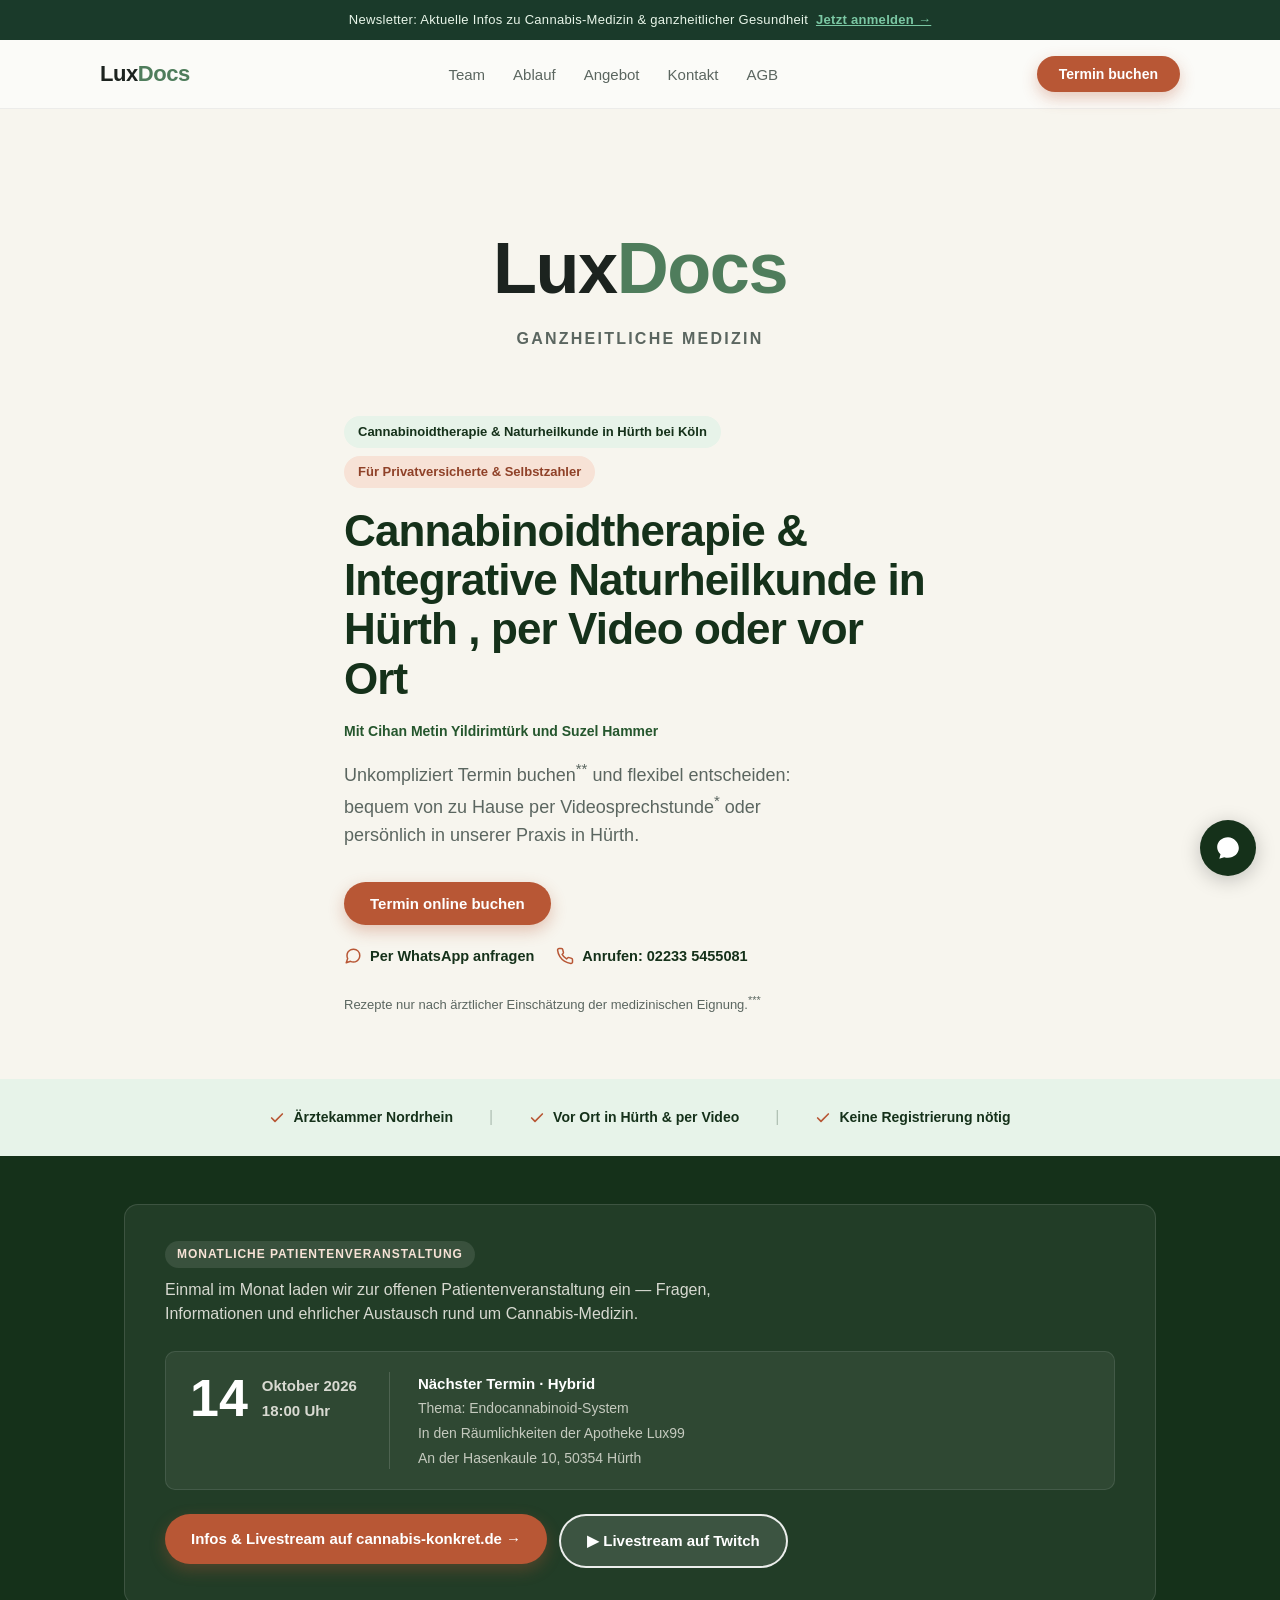
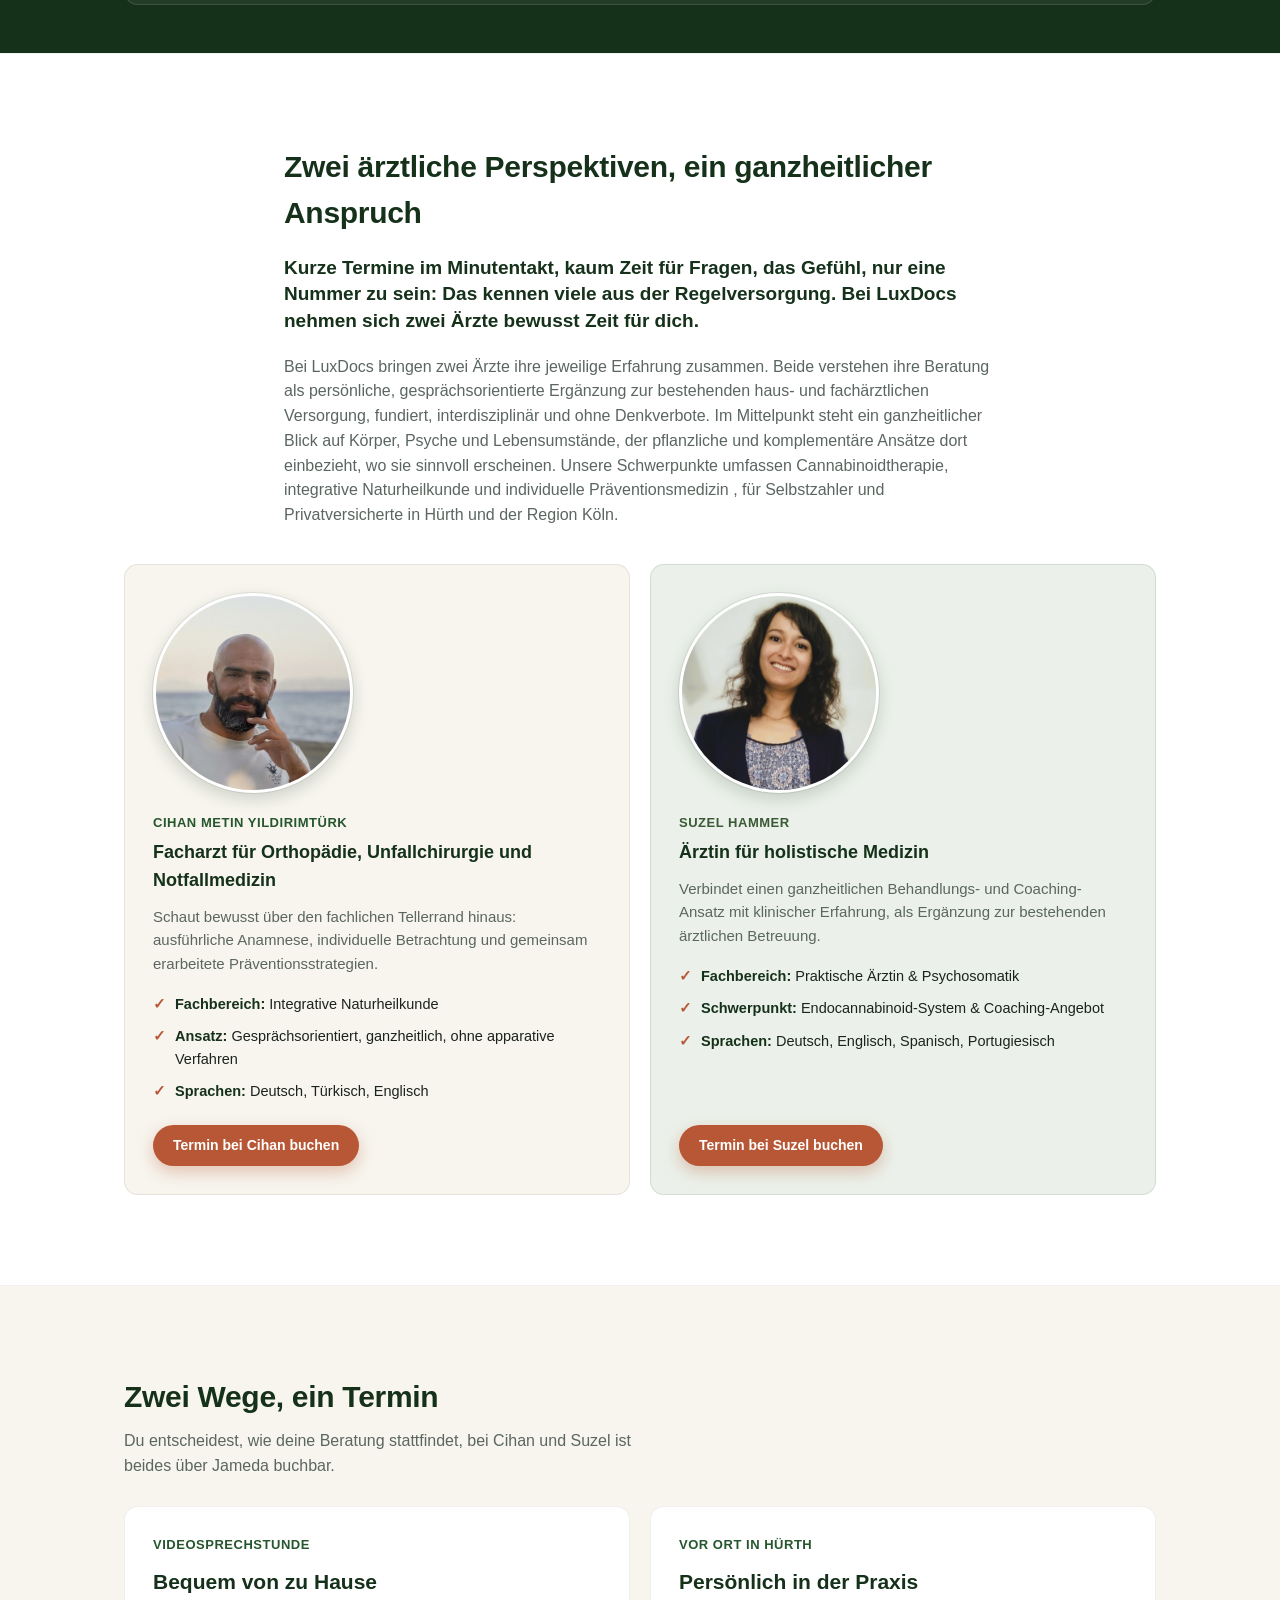
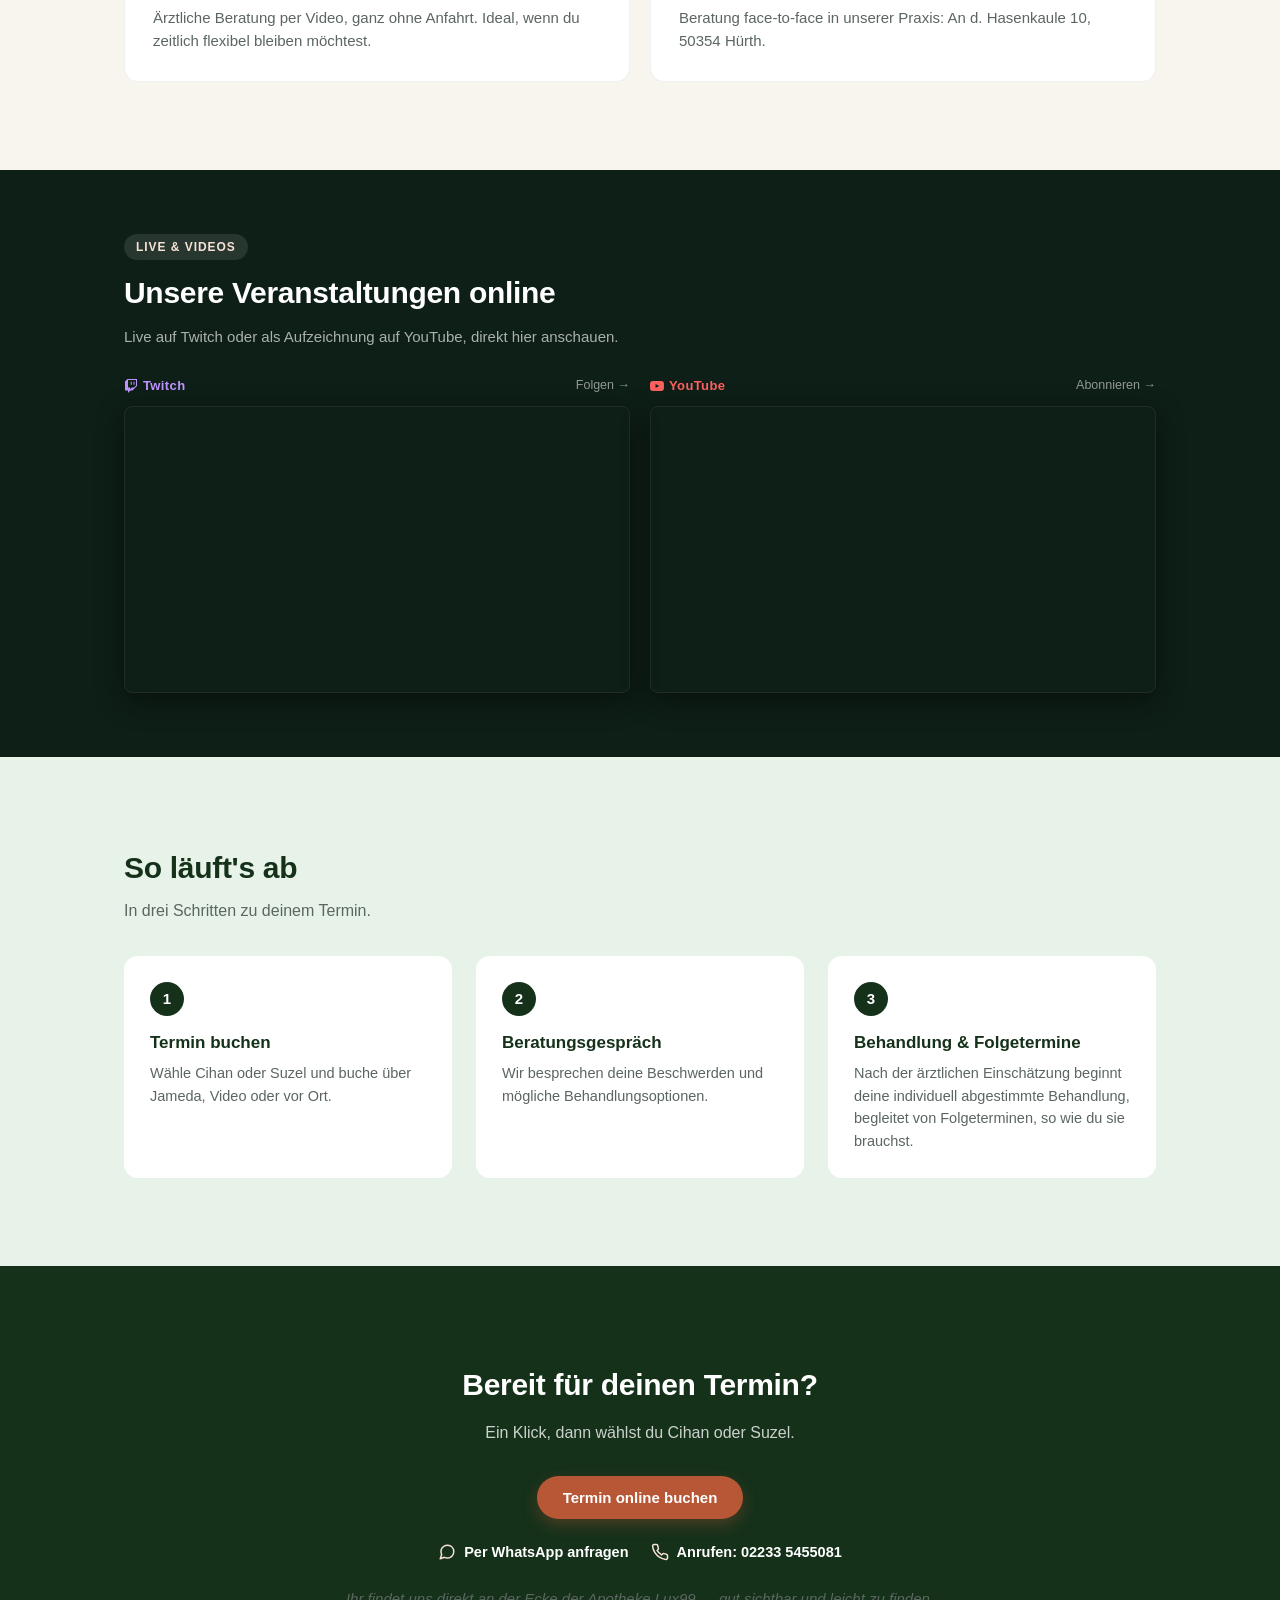
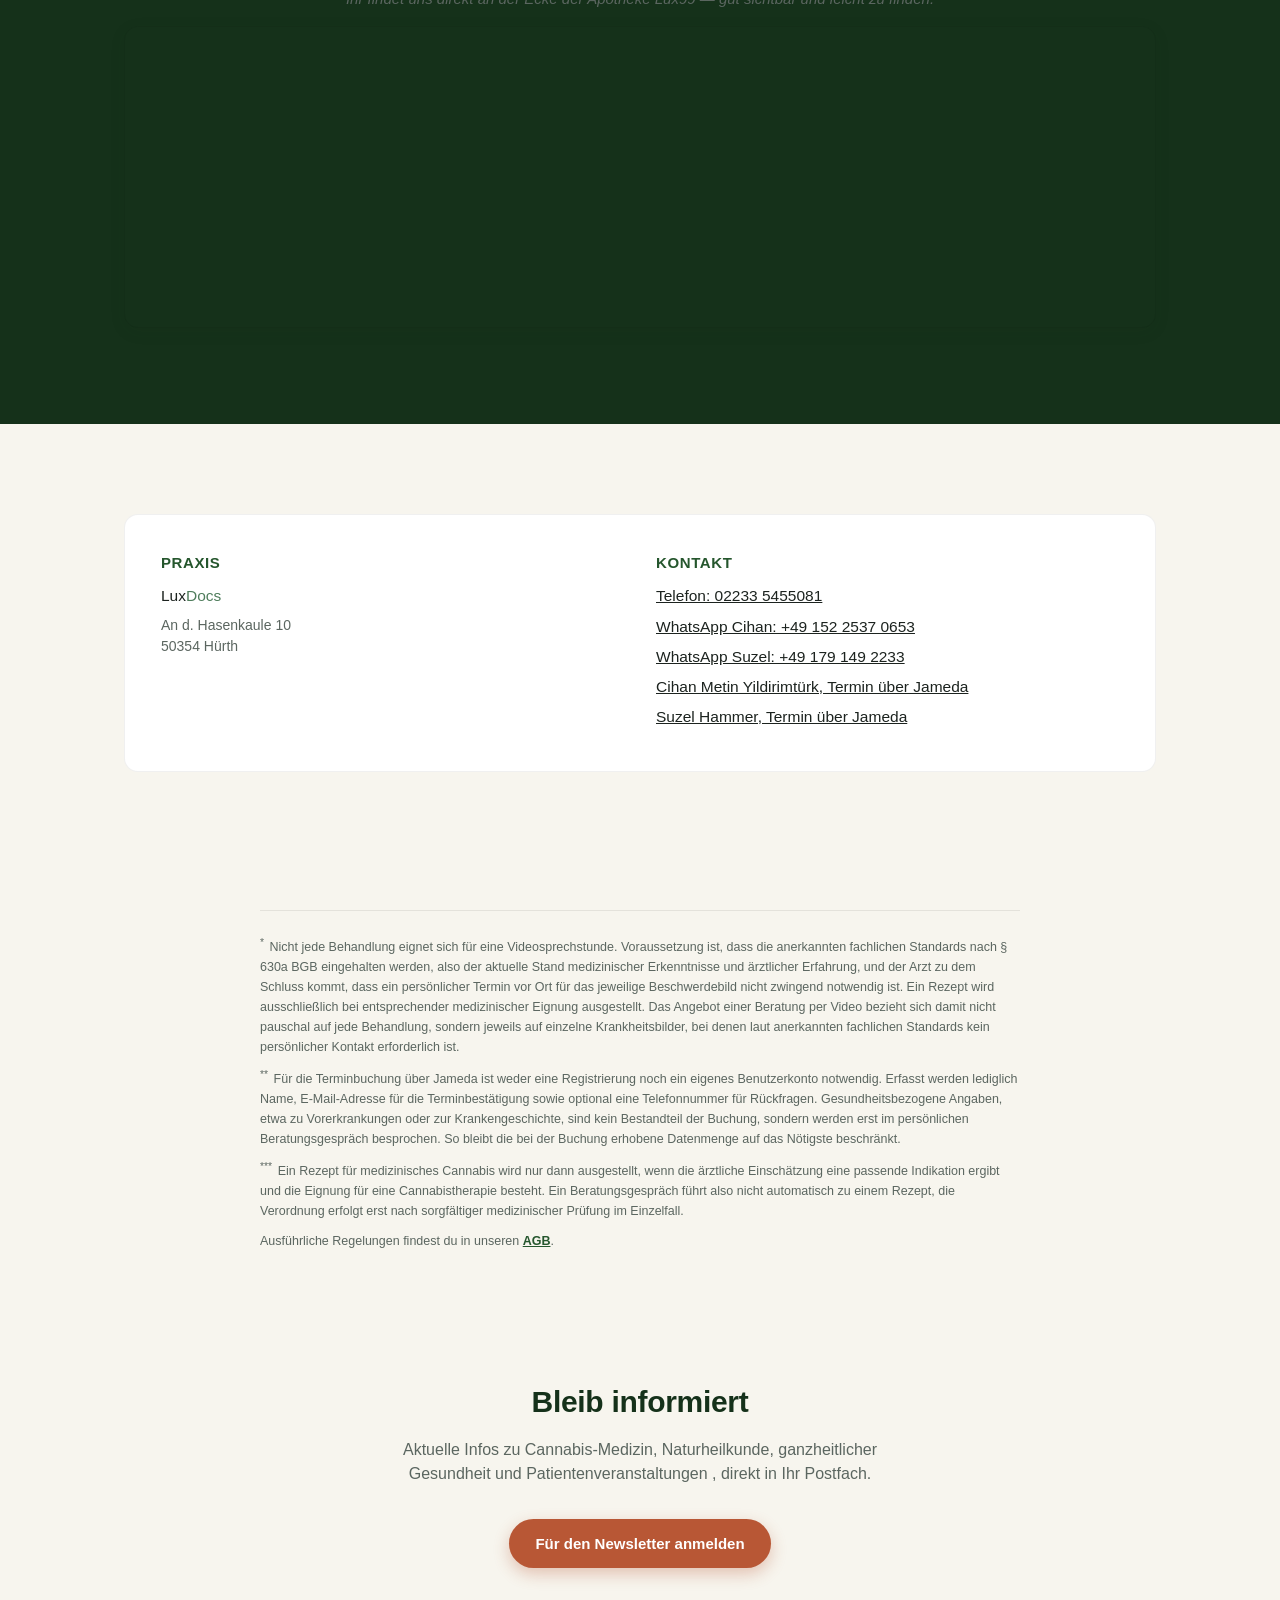
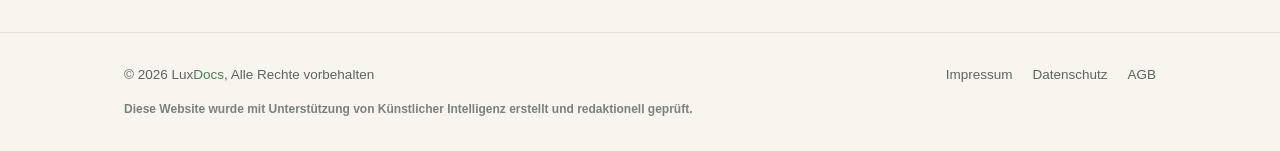
==== commit cc1ec5df: "Update index.html" ====
--- a/index.html
+++ b/index.html
@@ -2,10 +2,11 @@
 <html lang="de">
 <head>
 <meta charset="UTF-8">
+<meta http-equiv="Content-Security-Policy" content="upgrade-insecure-requests">
 <meta name="viewport" content="width=device-width, initial-scale=1.0">
-<title>Cannabis Rezept &amp; Sprechstunde Hürth | LuxDocs , Ganzheitliche Medizin &amp; Naturmedizin</title>
-<meta name="description" content="LuxDocs Hürth: Cannabis-Rezept online beantragen oder vor Ort, Cannabis-Sprechstunde per Video. Ganzheitliche Medizin &amp; Naturmedizin. Termin einfach über Jameda buchen.">
-<meta name="keywords" content="Cannabis Rezept Hürth, Cannabis Sprechstunde, medizinisches Cannabis, Naturmedizin, ganzheitliche Medizin, Cannabis Arzt Köln, Cannabis Rezept online, Privatpraxis Hürth">
+<title>LuxDocs Hürth | Cannabinoidtherapie &amp; Integrative Naturheilkunde – Cihan Metin Yildirimtürk &amp; Suzel Hammer</title>
+<meta name="description" content="Cannabinoidtherapie &amp; integrative Naturheilkunde in Hürth bei Köln. Cihan Metin Yildirimtürk (Facharzt Orthopädie) &amp; Suzel Hammer – medizinisches Cannabis, Prävention, ganzheitliche Medizin per Video oder vor Ort.">
+<meta name="keywords" content="Cannabinoidtherapie Hürth, medizinisches Cannabis Hürth, Cannabis Rezept Hürth, Cannabis Sprechstunde, integrative Naturheilkunde Hürth, ganzheitliche Medizin Hürth, Prävention Hürth, Cihan Metin Yildirimtürk, Suzel Hammer, LuxDocs, Cannabis Arzt Köln, Cannabis Rezept online, Endocannabinoid-System, Naturheilkunde Köln">
 <meta name="robots" content="index, follow">
 <link rel="canonical" href="https://luxdocs.de/">
 <link rel="stylesheet" href="styles.css">
@@ -13,11 +14,11 @@
 <meta property="og:type" content="website">
 <meta property="og:url" content="https://luxdocs.de/">
 <meta property="og:locale" content="de_DE">
-<meta property="og:title" content="Cannabis Rezept &amp; Sprechstunde Hürth | LuxDocs">
-<meta property="og:description" content="Ganzheitliche Medizin &amp; Cannabis-Sprechstunde in Hürth. Cannabis-Rezept per Video oder vor Ort. Jetzt Termin über Jameda buchen.">
+<meta property="og:title" content="LuxDocs Hürth | Cannabinoidtherapie &amp; Naturheilkunde">
+<meta property="og:description" content="Cannabinoidtherapie &amp; integrative Naturheilkunde in Hürth. Cihan Metin Yildirimtürk &amp; Suzel Hammer – per Video oder vor Ort. Termin über Jameda buchen.">
 <meta name="twitter:card" content="summary">
-<meta name="twitter:title" content="Cannabis Rezept &amp; Sprechstunde | LuxDocs Hürth">
-<meta name="twitter:description" content="Ganzheitliche Medizin &amp; Cannabis-Sprechstunde in Hürth bei Köln. Naturmedizin, Privatpraxis.">
+<meta name="twitter:title" content="LuxDocs Hürth | Cannabinoidtherapie &amp; Naturheilkunde">
+<meta name="twitter:description" content="Cannabinoidtherapie &amp; Naturheilkunde in Hürth bei Köln. Cihan Metin Yildirimtürk &amp; Suzel Hammer.">
 <script type="application/ld+json">
 {"@context":"https://schema.org","@type":"MedicalBusiness","name":"LuxDocs","description":"Privatpraxis für ganzheitliche Medizin, Cannabis-Sprechstunde und Naturmedizin in Hürth bei Köln","url":"https://luxdocs.de","telephone":"+4922335455081","address":{"@type":"PostalAddress","addressLocality":"Hürth","postalCode":"50354","addressCountry":"DE"},"medicalSpecialty":["Cannabis-Therapie","Naturmedizin","Ganzheitliche Medizin"],"priceRange":"€€","paymentAccepted":"Selbstzahler, Privatversicherung"}
 </script>
--- a/styles.css
+++ b/styles.css
@@ -777,40 +777,23 @@
   .event-date-num{font-size:40px;}
 }
 
-/* ── Twitch Section ───────────────────────────────── */
-.twitch-section{background:#0e1f17;padding:88px 0;}
-.twitch-head{display:flex;justify-content:space-between;align-items:flex-end;gap:24px;flex-wrap:wrap;margin-bottom:32px;}
-.twitch-head-text .event-tag{display:inline-block;margin-bottom:12px;}
-.twitch-title{color:#fff;font-size:clamp(22px,3vw,34px);margin:0 0 10px;}
-.twitch-sub{color:rgba(255,255,255,0.68);font-size:16px;max-width:52ch;margin:0;}
-.btn-twitch{background:#9146ff;color:#fff;border:2px solid transparent;box-shadow:0 6px 16px rgba(145,70,255,0.35);white-space:nowrap;flex-shrink:0;align-self:flex-end;display:inline-flex;align-items:center;}
-.btn-twitch:hover{background:#7b2fff;transform:translateY(-1px);box-shadow:0 8px 20px rgba(145,70,255,0.45);}
-.twitch-player-wrap{position:relative;width:100%;padding-bottom:56.25%;height:0;border-radius:var(--radius,10px);overflow:hidden;box-shadow:0 12px 40px rgba(0,0,0,0.5);border:1px solid rgba(255,255,255,0.06);}
-.twitch-player-wrap iframe{position:absolute;top:0;left:0;width:100%;height:100%;border:0;}
-.twitch-vod-hint{margin-top:18px;font-size:13.5px;color:rgba(255,255,255,0.42);text-align:center;}
-.twitch-vod-hint a{color:rgba(255,255,255,0.62);text-decoration:underline;}
-.twitch-vod-hint a:hover{color:#fff;}
+/* ── Streams Section (Twitch + YouTube) ──────────── */
+.streams-section{background:#0e1f17;padding:64px 0;}
+.streams-header{margin-bottom:28px;}
+.streams-header .event-tag{display:inline-block;margin-bottom:10px;}
+.streams-title{color:#fff;font-size:clamp(20px,2.6vw,30px);margin:0 0 8px;}
+.streams-sub{color:rgba(255,255,255,0.65);font-size:15px;margin:0;}
+.streams-grid{display:grid;grid-template-columns:1fr 1fr;gap:20px;}
+.stream-block{display:flex;flex-direction:column;}
+.stream-block-head{display:flex;justify-content:space-between;align-items:center;margin-bottom:10px;}
+.stream-label{font-size:13px;font-weight:700;color:#fff;display:inline-flex;align-items:center;letter-spacing:.03em;}
+.stream-label-twitch{color:#bf94ff;}
+.stream-label-yt{color:#ff6060;}
+.stream-follow{font-size:12.5px;color:rgba(255,255,255,0.55);text-decoration:none;}
+.stream-follow:hover{color:#fff;}
+.stream-player-wrap{position:relative;width:100%;padding-bottom:56.25%;height:0;border-radius:8px;overflow:hidden;box-shadow:0 8px 28px rgba(0,0,0,0.45);border:1px solid rgba(255,255,255,0.07);}
+.stream-player-wrap iframe{position:absolute;top:0;left:0;width:100%;height:100%;border:0;}
 @media(max-width:820px){
-  .twitch-section{padding:60px 0;}
-  .twitch-head{flex-direction:column;align-items:flex-start;}
-  .btn-twitch{width:100%;text-align:center;justify-content:center;}
-}
-
-/* ── YouTube Section ─────────────────────────────── */
-.yt-section{background:#0a1a10;padding:88px 0;}
-.yt-head{display:flex;justify-content:space-between;align-items:flex-end;gap:24px;flex-wrap:wrap;margin-bottom:32px;}
-.yt-head-text .event-tag{display:inline-block;margin-bottom:12px;}
-.yt-title{color:#fff;font-size:clamp(22px,3vw,34px);margin:0 0 10px;}
-.yt-sub{color:rgba(255,255,255,0.68);font-size:16px;max-width:52ch;margin:0;}
-.btn-yt{background:#ff0000;color:#fff;border:2px solid transparent;box-shadow:0 6px 16px rgba(255,0,0,0.3);white-space:nowrap;flex-shrink:0;align-self:flex-end;display:inline-flex;align-items:center;}
-.btn-yt:hover{background:#cc0000;transform:translateY(-1px);box-shadow:0 8px 20px rgba(255,0,0,0.4);}
-.yt-player-wrap{position:relative;width:100%;padding-bottom:56.25%;height:0;border-radius:var(--radius,10px);overflow:hidden;box-shadow:0 12px 40px rgba(0,0,0,0.5);border:1px solid rgba(255,255,255,0.06);}
-.yt-player-wrap iframe{position:absolute;top:0;left:0;width:100%;height:100%;border:0;}
-.yt-vod-hint{margin-top:18px;font-size:13.5px;color:rgba(255,255,255,0.42);text-align:center;}
-.yt-vod-hint a{color:rgba(255,255,255,0.62);text-decoration:underline;}
-.yt-vod-hint a:hover{color:#fff;}
-@media(max-width:820px){
-  .yt-section{padding:60px 0;}
-  .yt-head{flex-direction:column;align-items:flex-start;}
-  .btn-yt{width:100%;text-align:center;justify-content:center;}
-}
+  .streams-section{padding:48px 0;}
+  .streams-grid{grid-template-columns:1fr;}
+}
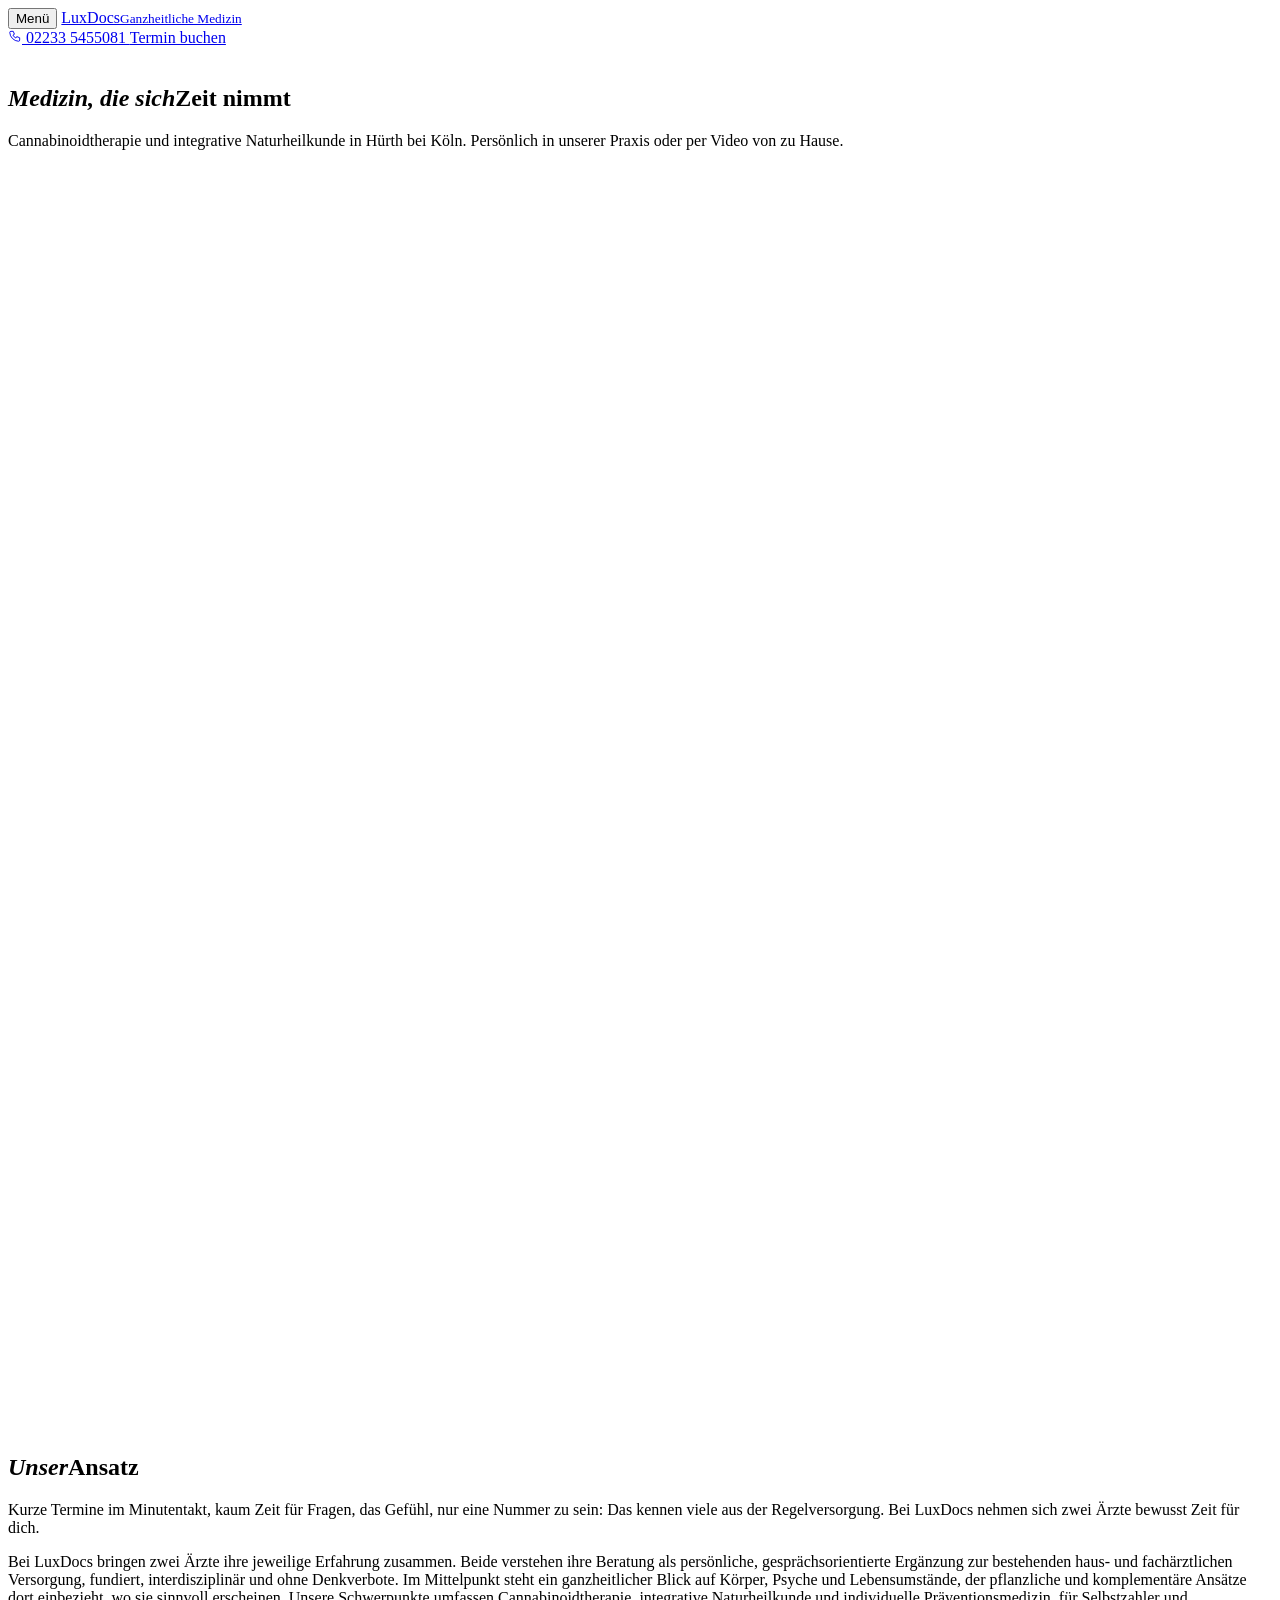
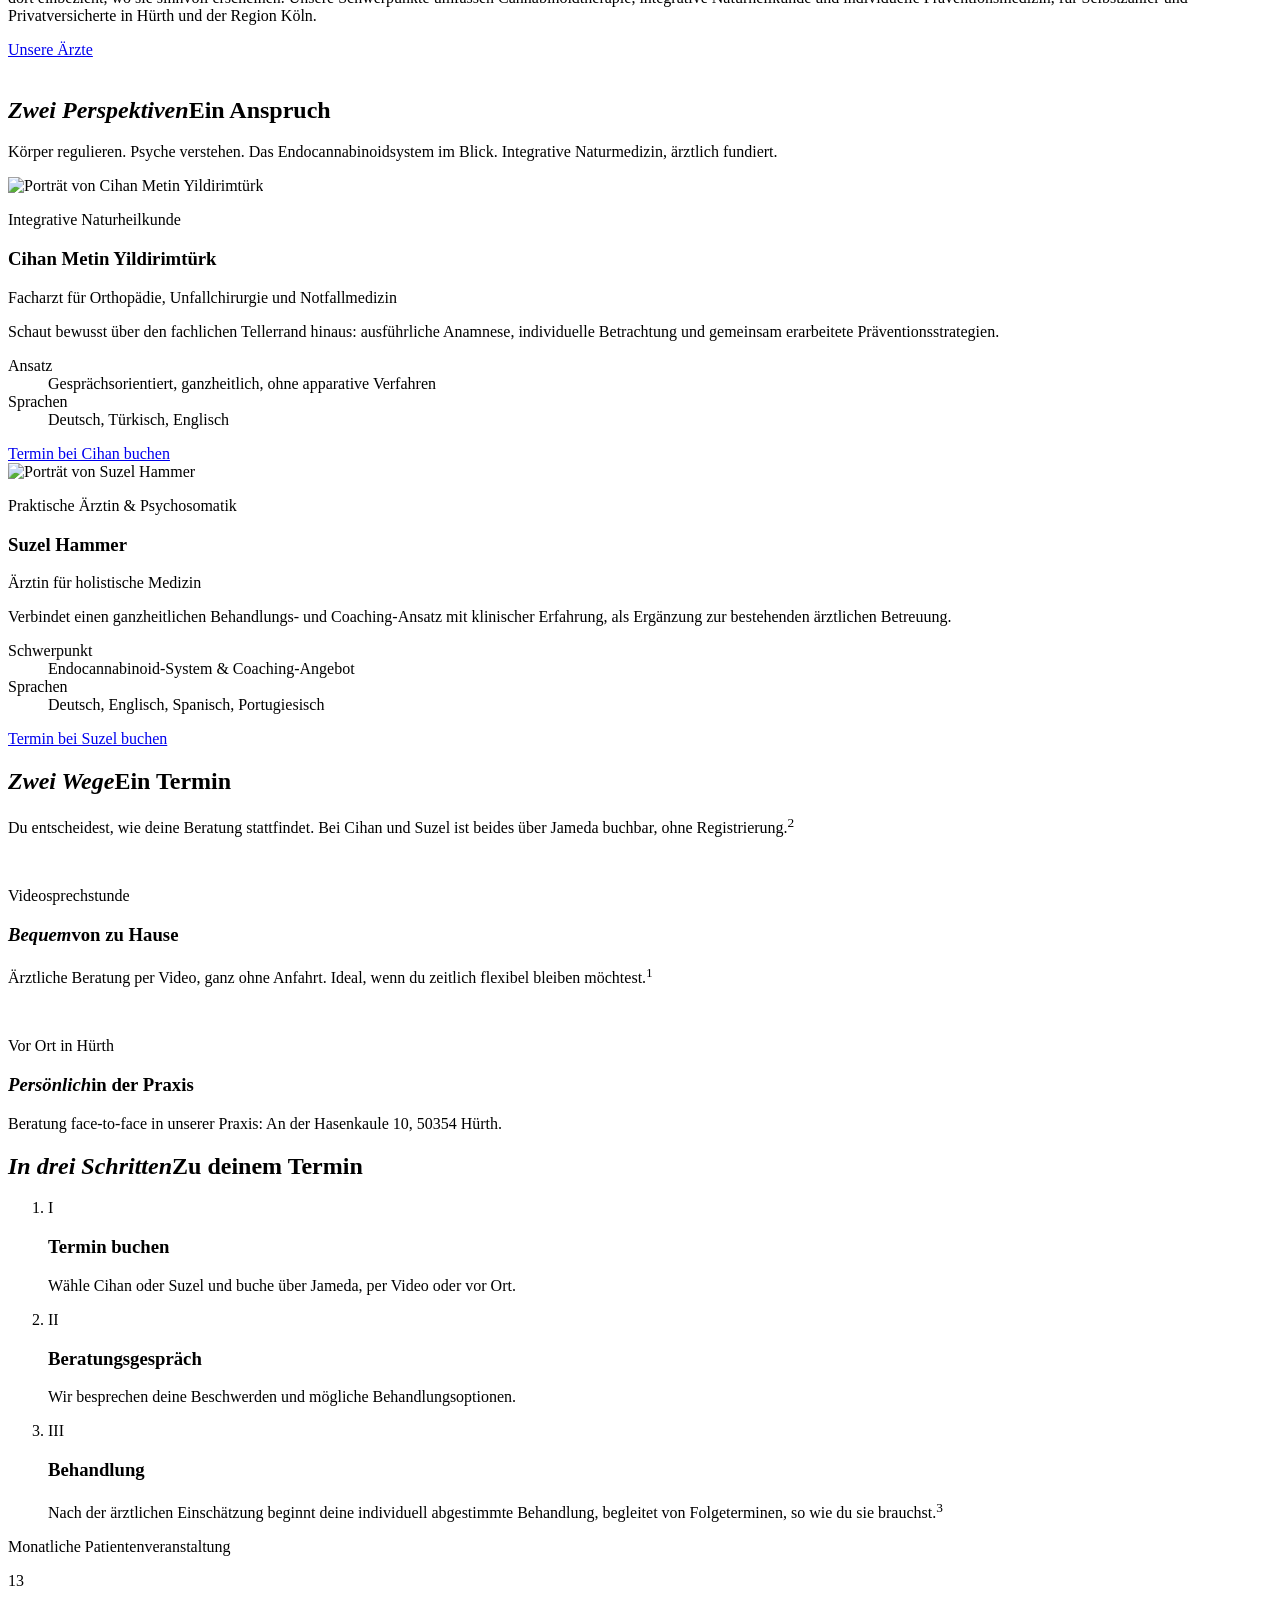
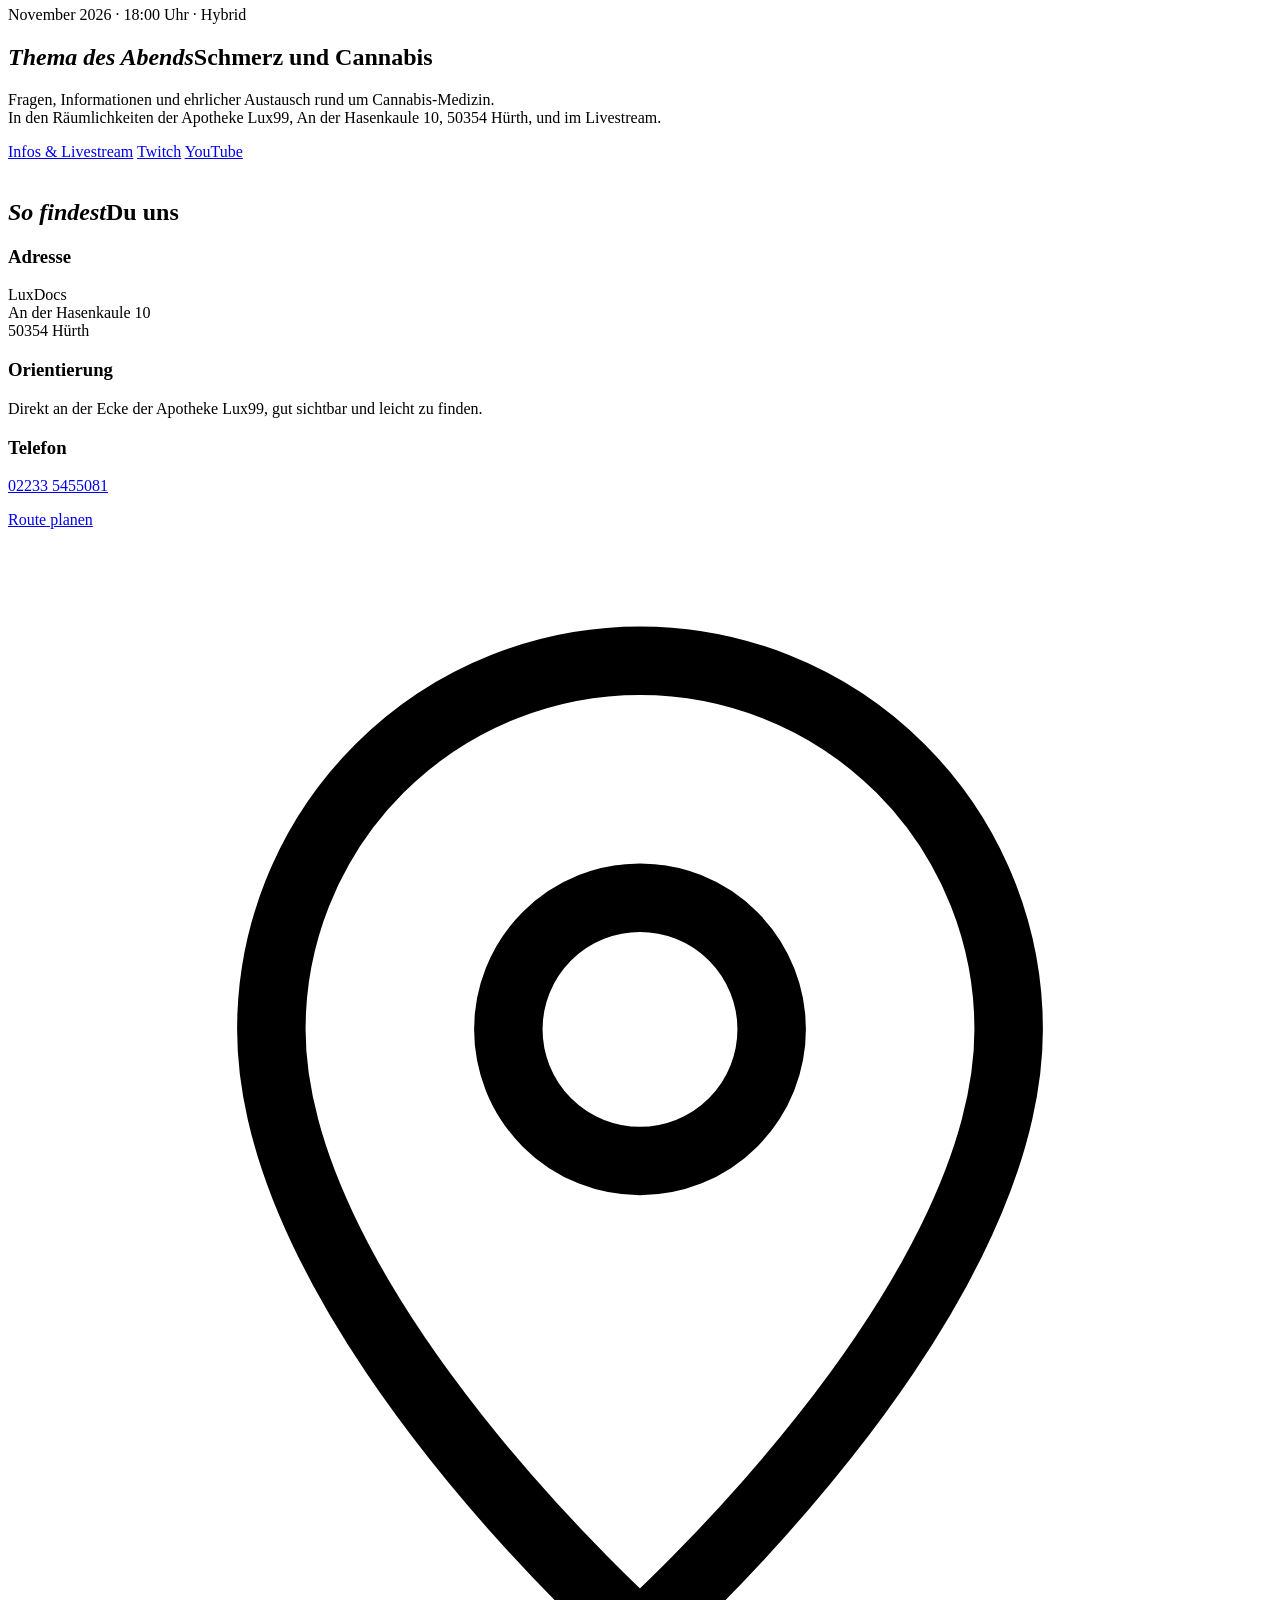
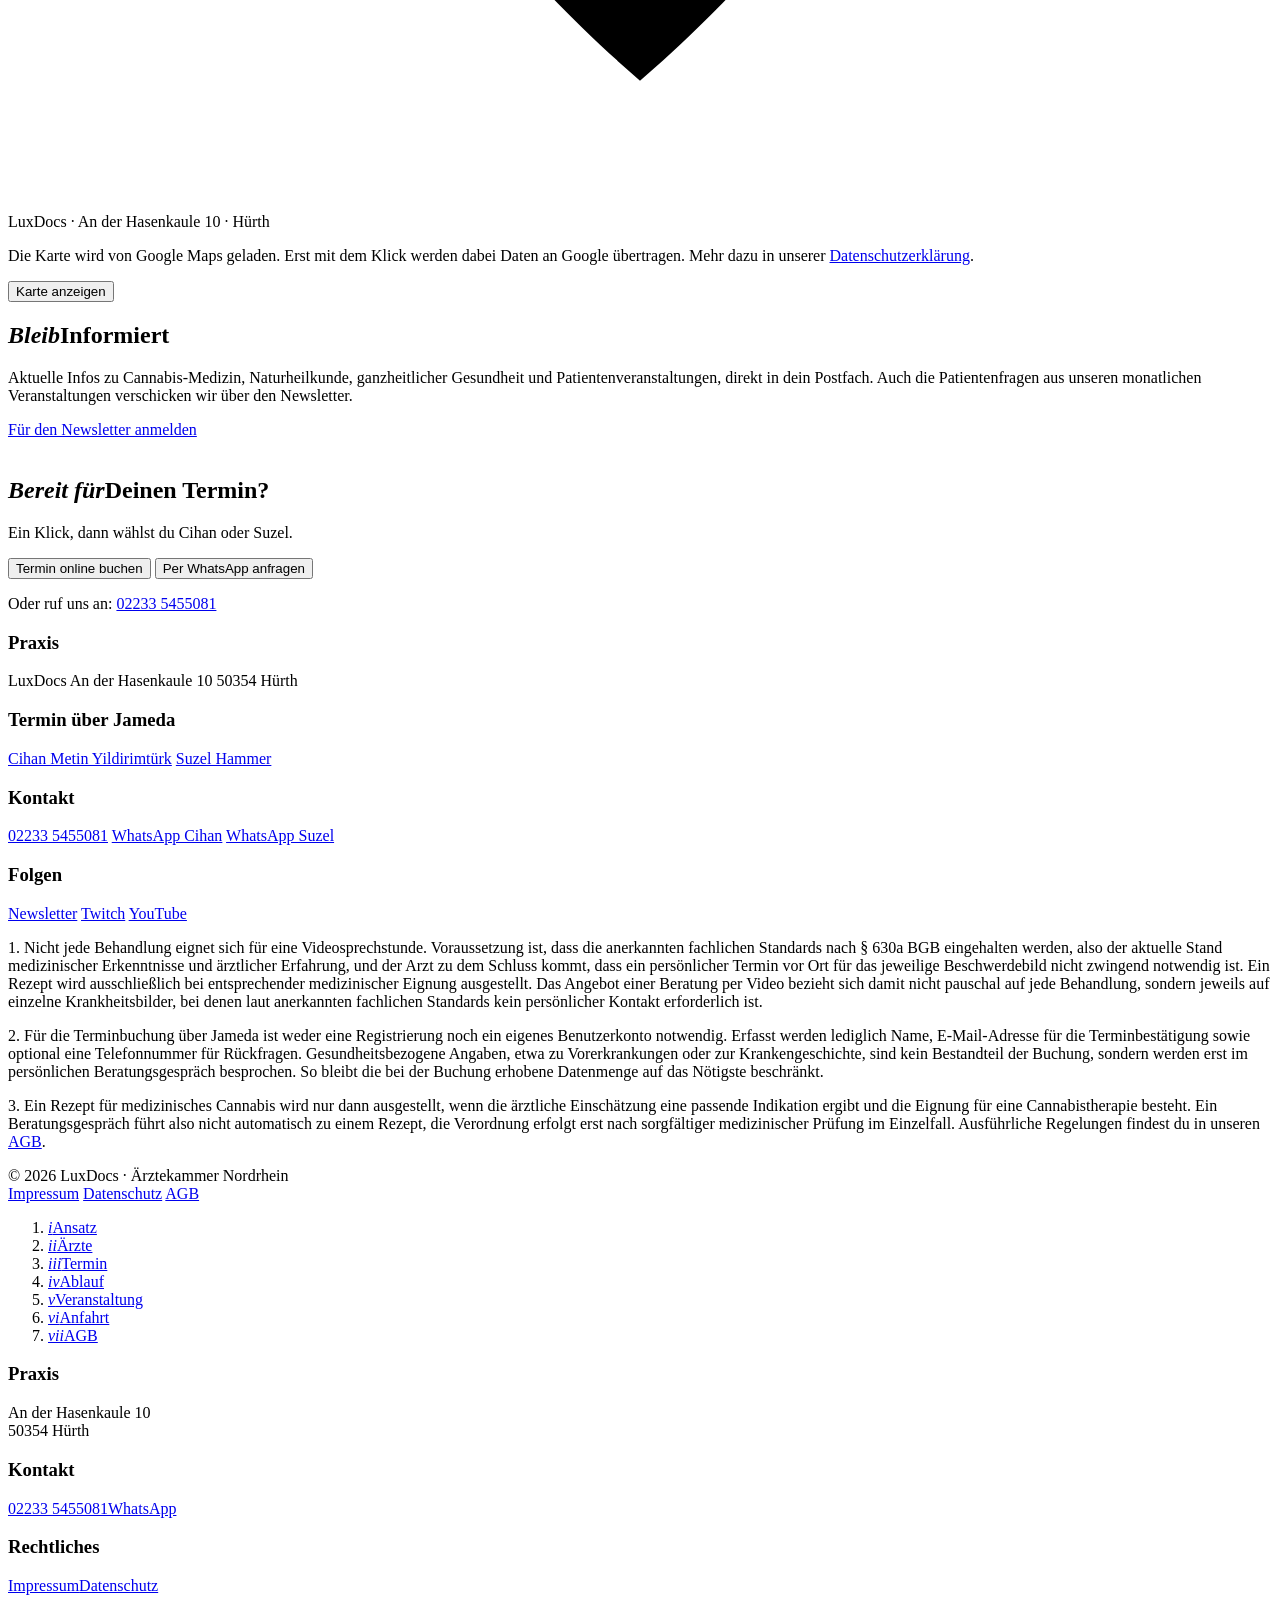
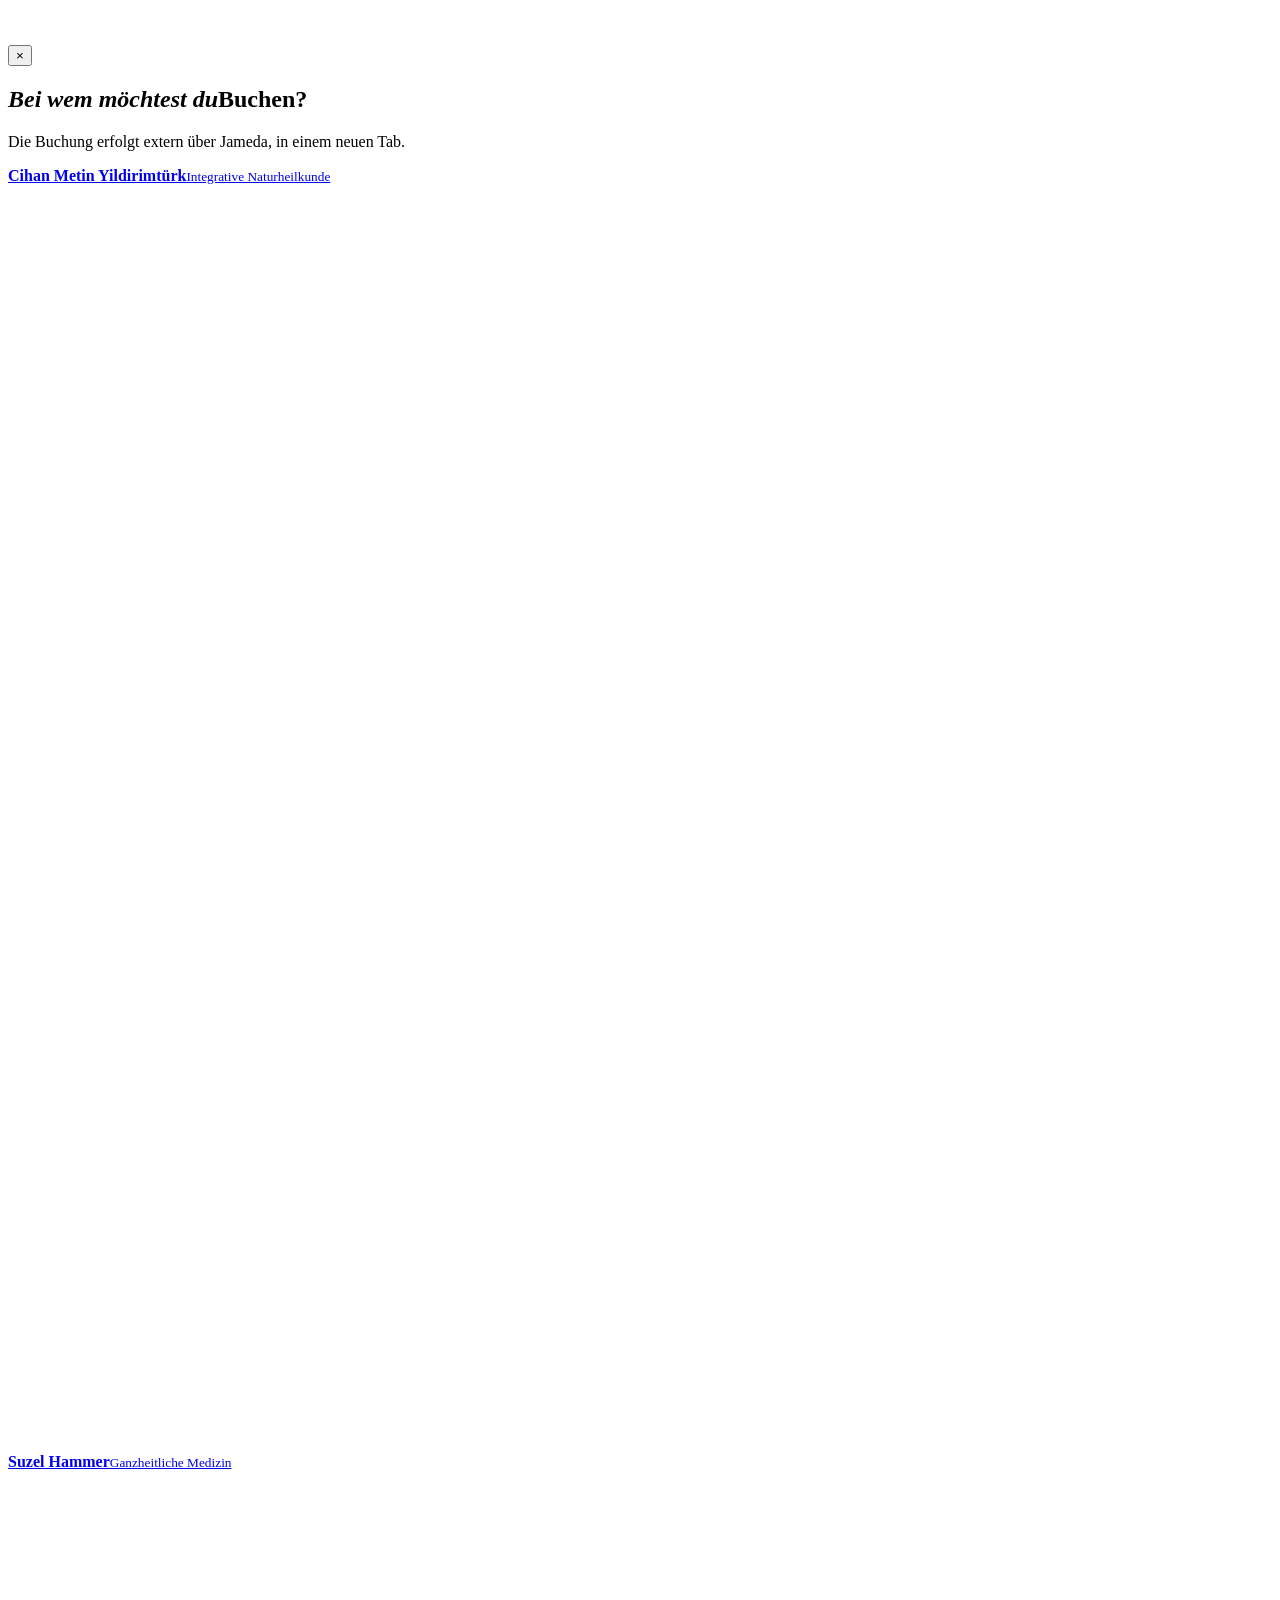
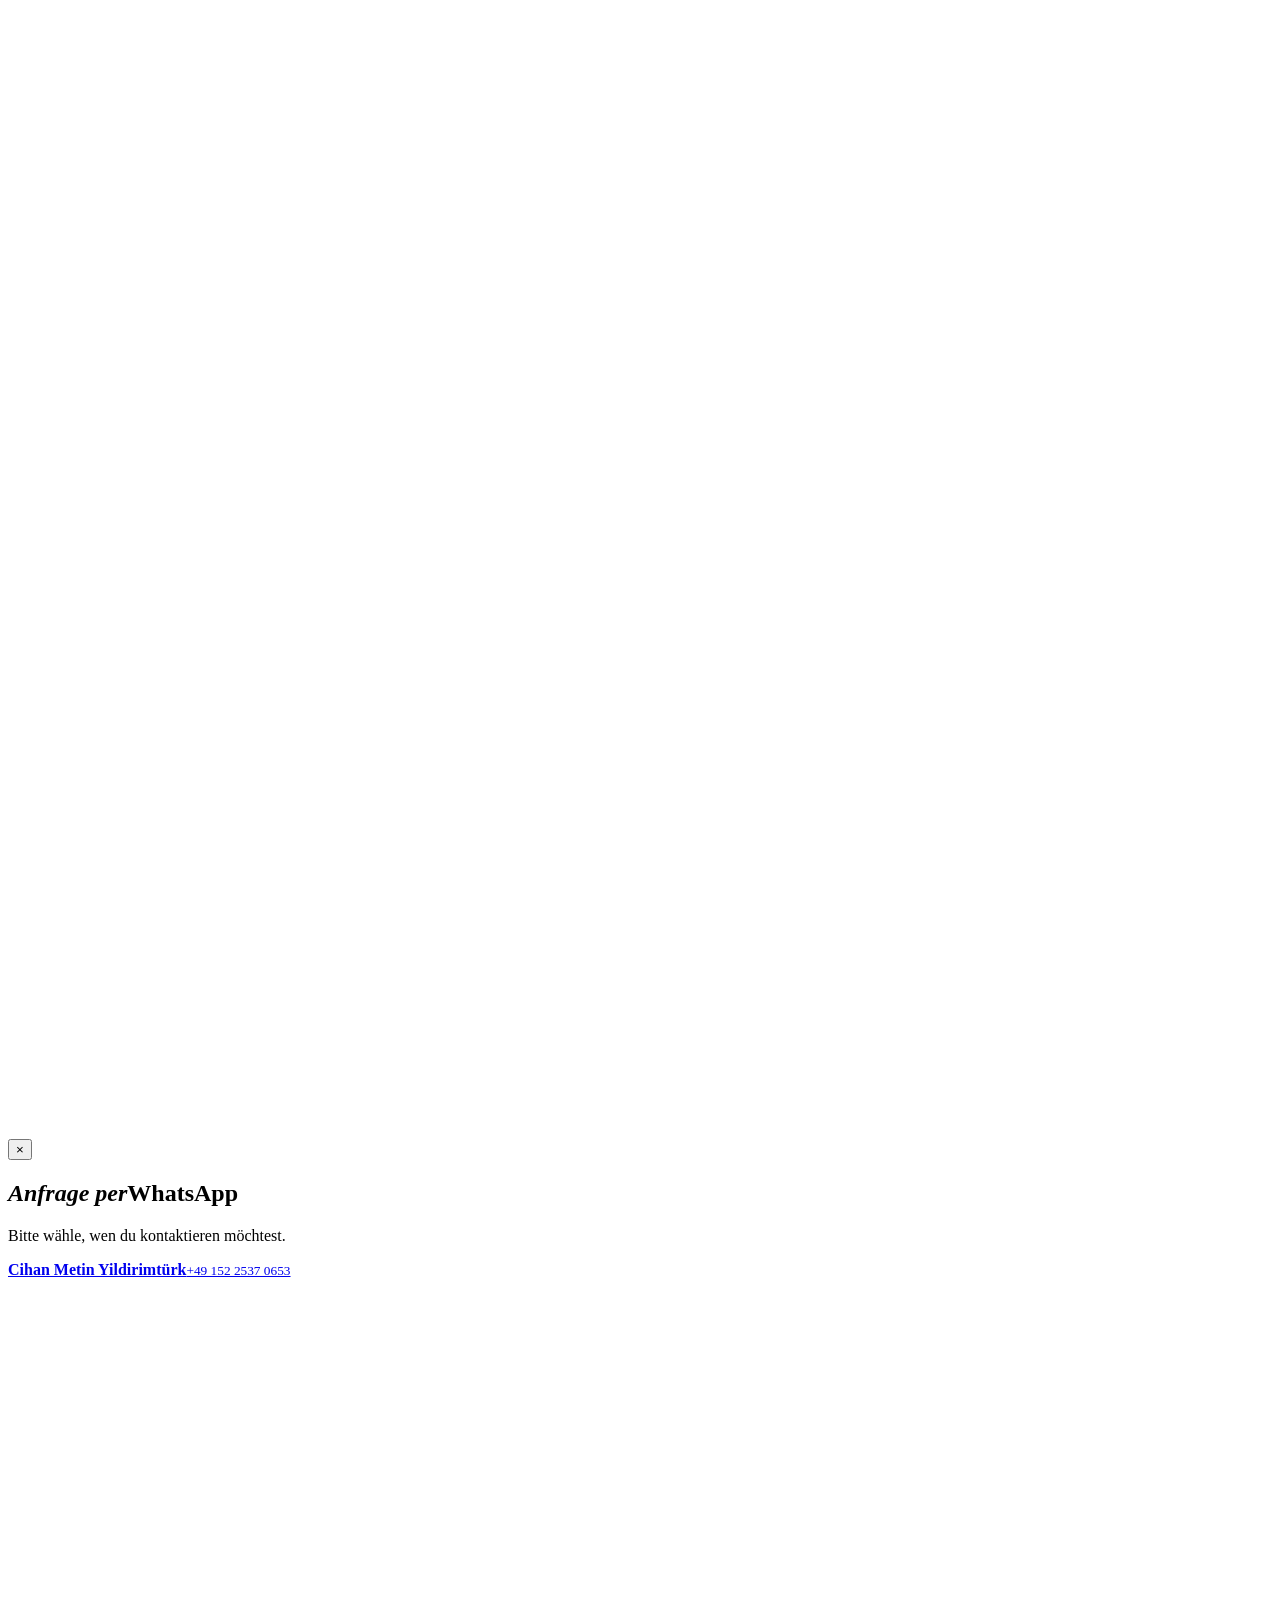
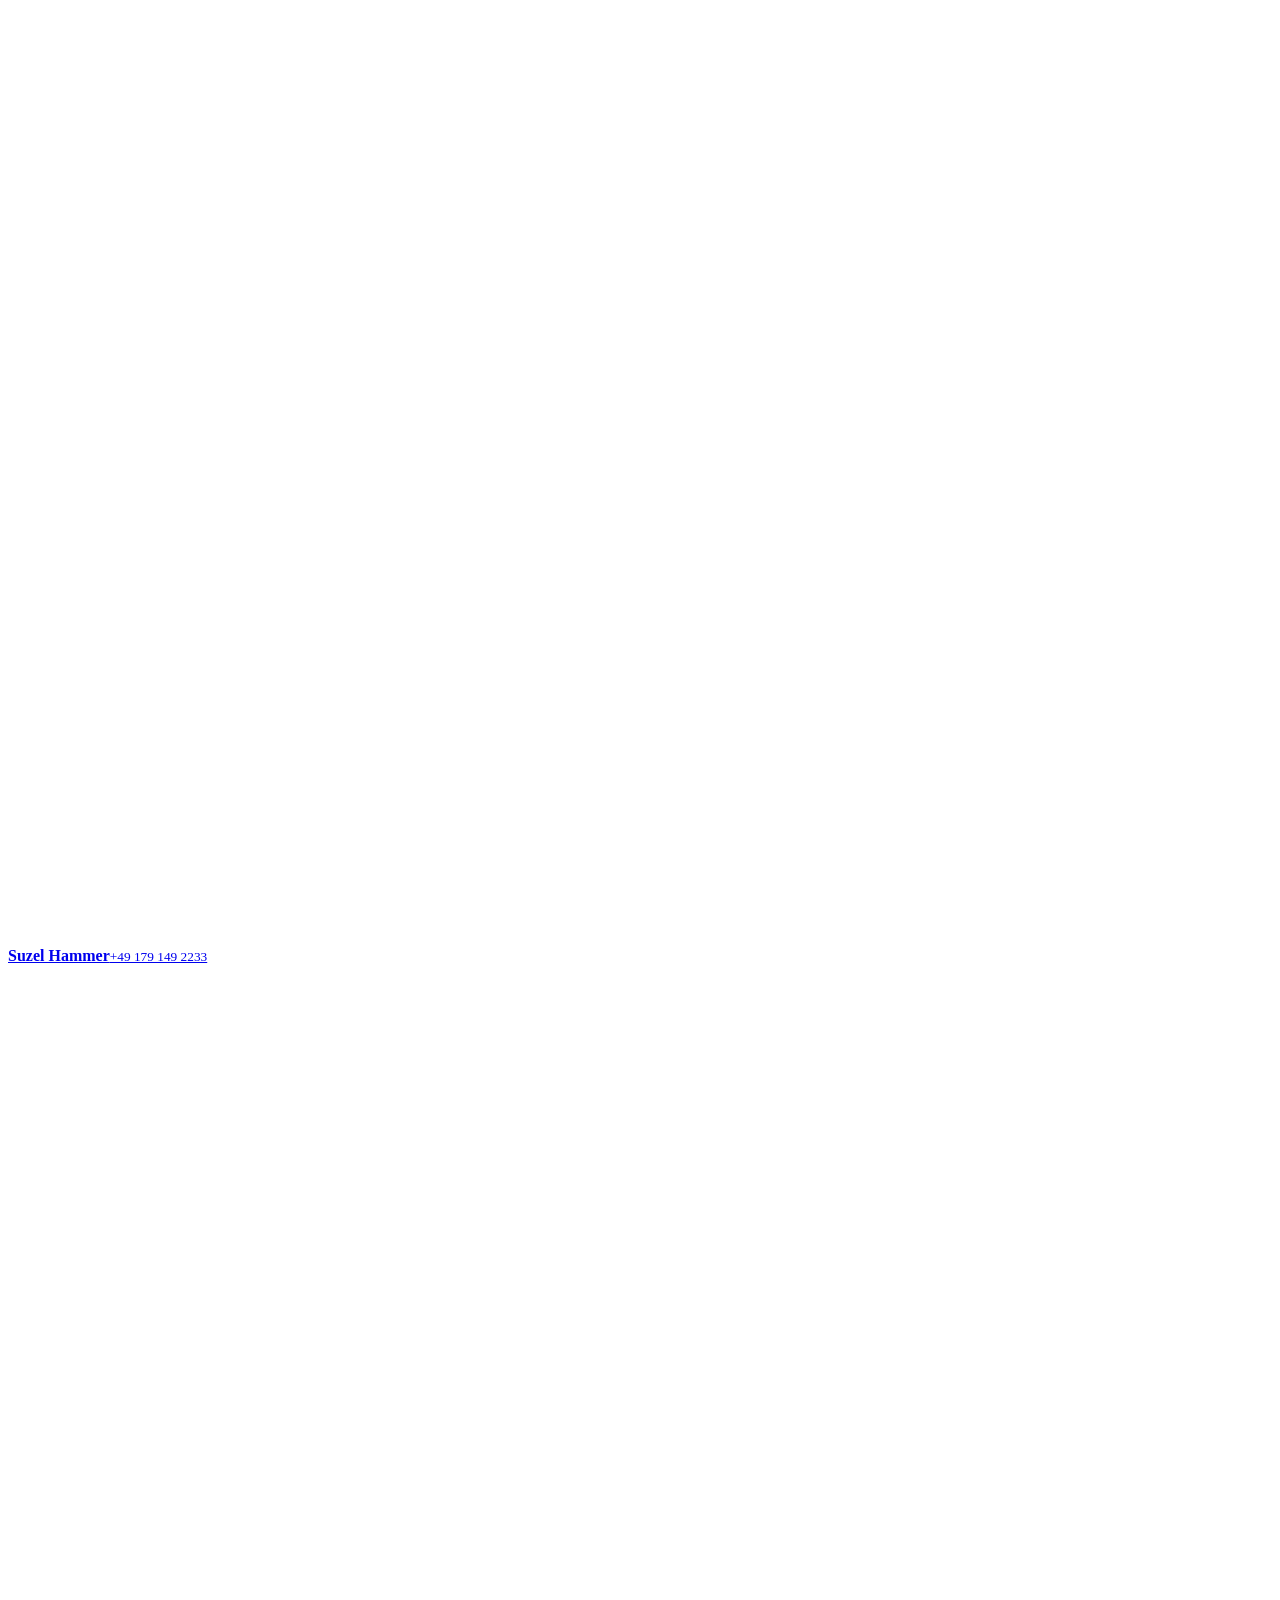
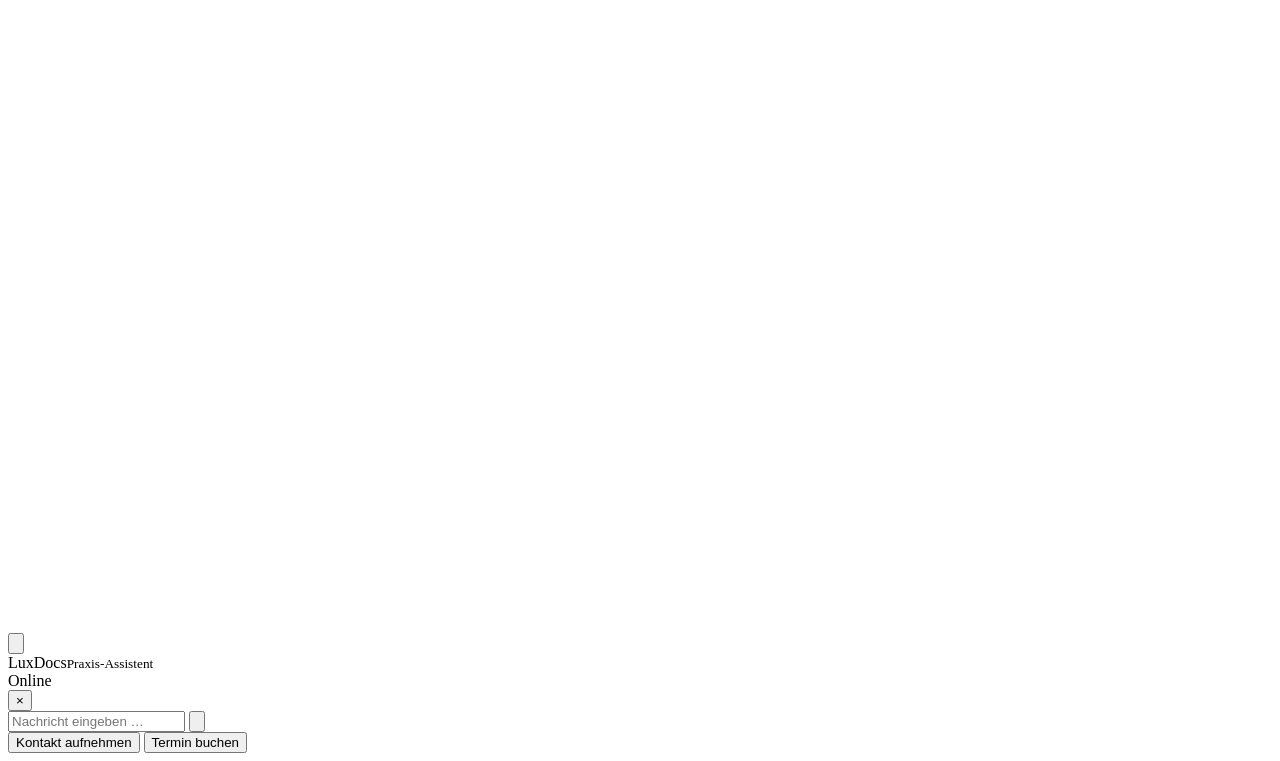
==== commit c7f626cc: "Add files via upload" ====
--- a/index.html
+++ b/index.html
@@ -1,22 +1,20 @@
-<!DOCTYPE html>
+<!doctype html>
 <html lang="de">
 <head>
-<meta charset="UTF-8">
-<meta http-equiv="Content-Security-Policy" content="upgrade-insecure-requests">
-<meta name="viewport" content="width=device-width, initial-scale=1.0">
+<meta charset="utf-8">
+<meta name="viewport" content="width=device-width, initial-scale=1">
 <title>LuxDocs Hürth | Cannabinoidtherapie &amp; Integrative Naturheilkunde – Cihan Metin Yildirimtürk &amp; Suzel Hammer</title>
 <meta name="description" content="Cannabinoidtherapie &amp; integrative Naturheilkunde in Hürth bei Köln. Cihan Metin Yildirimtürk (Facharzt Orthopädie) &amp; Suzel Hammer – medizinisches Cannabis, Prävention, ganzheitliche Medizin per Video oder vor Ort.">
 <meta name="keywords" content="Cannabinoidtherapie Hürth, medizinisches Cannabis Hürth, Cannabis Rezept Hürth, Cannabis Sprechstunde, integrative Naturheilkunde Hürth, ganzheitliche Medizin Hürth, Prävention Hürth, Cihan Metin Yildirimtürk, Suzel Hammer, LuxDocs, Cannabis Arzt Köln, Cannabis Rezept online, Endocannabinoid-System, Naturheilkunde Köln">
 <meta name="robots" content="index, follow">
 <link rel="canonical" href="https://luxdocs.de/">
-<link rel="stylesheet" href="styles.css">
-<link rel="icon" type="image/svg+xml" href="data:image/svg+xml,%3Csvg xmlns='http://www.w3.org/2000/svg' viewBox='0 0 100 100'%3E%3Crect width='100' height='100' rx='22' fill='%2315311a'/%3E%3Ctext x='50' y='68' font-family='-apple-system,Helvetica,Arial,sans-serif' font-size='56' font-weight='700' fill='%23f7f5ee' text-anchor='middle'%3EL%3C/text%3E%3C/svg%3E">
 <meta property="og:type" content="website">
 <meta property="og:url" content="https://luxdocs.de/">
 <meta property="og:locale" content="de_DE">
 <meta property="og:title" content="LuxDocs Hürth | Cannabinoidtherapie &amp; Naturheilkunde">
 <meta property="og:description" content="Cannabinoidtherapie &amp; integrative Naturheilkunde in Hürth. Cihan Metin Yildirimtürk &amp; Suzel Hammer – per Video oder vor Ort. Termin über Jameda buchen.">
-<meta name="twitter:card" content="summary">
+<meta property="og:image" content="https://luxdocs.de/assets/img/wald.jpg">
+<meta name="twitter:card" content="summary_large_image">
 <meta name="twitter:title" content="LuxDocs Hürth | Cannabinoidtherapie &amp; Naturheilkunde">
 <meta name="twitter:description" content="Cannabinoidtherapie &amp; Naturheilkunde in Hürth bei Köln. Cihan Metin Yildirimtürk &amp; Suzel Hammer.">
 <script type="application/ld+json">
@@ -93,7 +91,7 @@
         "Notfallmedizin",
         "Integrative Naturheilkunde"
       ],
-      "image": "https://luxdocs.de/images/cihan-portrait.jpg",
+      "image": "https://luxdocs.de/assets/img/cihan.jpg",
       "sameAs": "https://www.jameda.de/cihan-metin-yildirimtuerk/arzt-orthopaede-unfallchirurg-notfallmediziner/huerth",
       "knowsLanguage": [
         "Deutsch",
@@ -115,7 +113,7 @@
         "Psychosomatik",
         "Cannabinoidtherapie"
       ],
-      "image": "https://luxdocs.de/images/suzel-portrait.jpg",
+      "image": "https://luxdocs.de/assets/img/suzel.jpg",
       "sameAs": "https://www.jameda.de/suzel-hammer/arzt/huerth",
       "knowsLanguage": [
         "Deutsch",
@@ -127,639 +125,310 @@
   ]
 }
 </script>
+<link rel="icon" type="image/svg+xml" href="assets/img/favicon.svg">
+<meta name="theme-color" content="#f4f4f5">
+<link rel="preload" href="assets/fonts/source-sans-3.woff2" as="font" type="font/woff2" crossorigin>
+<link rel="stylesheet" href="assets/css/site.css">
 </head>
 <body>
 
-<div id="newsletter-bar" style="background:#1a3a2a;color:#e8f5e9;text-align:center;padding:10px 20px;font-size:13px;width:100%;box-sizing:border-box;letter-spacing:0.3px;">Newsletter: Aktuelle Infos zu Cannabis-Medizin &amp; ganzheitlicher Gesundheit  <a href="https://luxdocs.beehiiv.com/subscribe" target="_blank" style="color:#7bc8a4;font-weight:bold;text-decoration:underline;">Jetzt anmelden →</a></div>
-
-<header>
-  <div class="container nav">
-    <a class="logo" href="index.html">Lux<span>Docs</span></a>
-    <nav class="nav-links">
-      <a href="#team">Team</a>
-      <a href="#ablauf">Ablauf</a>
-      <a href="#angebot">Angebot</a>
-      <a href="#kontakt">Kontakt</a>
-      <a href="agb.html">AGB</a>
-    </nav>
-    <button type="button" class="btn btn-primary" data-open-modal>Termin buchen</button>
+<header class="nav" id="nav">
+  <button class="nav-left glass" type="button" aria-expanded="false" aria-controls="menu"><span class="burger"><i></i></span><span class="lbl">Menü</span></button>
+  <a class="wordmark" href="./">LuxDocs<small>Ganzheitliche Medizin</small></a>
+  <div class="nav-right glass">
+    <a class="tel" href="tel:+4922335455081">
+      <svg width="14" height="14" viewBox="0 0 24 24" fill="none" stroke="currentColor" stroke-width="1.6" aria-hidden="true"><path d="M5 4h4l2 5-2.5 1.5a11 11 0 0 0 5 5L15 13l5 2v4a2 2 0 0 1-2 2A16 16 0 0 1 3 6a2 2 0 0 1 2-2"/></svg>
+      02233 5455081
+    </a>
+    <a class="pill light" href="#team" data-open="booking">Termin buchen</a>
   </div>
 </header>
 
-<section class="hero">
-  <div class="container hero-inner">
-    <div>
-      <div class="hero-visual">
-        <div class="brand-card">
-          <div class="brand-card-word">Lux<span>Docs</span></div>
-          <div class="brand-card-tag">Ganzheitliche Medizin</div>
-        </div>
-      </div>
-      <div class="eyebrow-row">
-        <span class="eyebrow">Cannabinoidtherapie &amp; Naturheilkunde in Hürth bei Köln</span>
-        <span class="eyebrow eyebrow-b">Für Privatversicherte &amp; Selbstzahler</span>
-      </div>
-      <h1>Cannabinoidtherapie &amp; Integrative Naturheilkunde in Hürth , per Video oder vor Ort</h1>
-      <p class="hero-team">Mit Cihan Metin Yildirimtürk und Suzel Hammer</p>
-      <p class="lead">Unkompliziert Termin buchen<sup>**</sup> und flexibel entscheiden: bequem von zu Hause per Videosprechstunde<sup>*</sup> oder persönlich in unserer Praxis in Hürth.</p>
-      <div class="hero-ctas" id="termin">
-        <button type="button" class="btn btn-primary" data-open-modal>Termin online buchen</button>
-      </div>
-      <div class="icon-links">
-        <a class="icon-link" href="#" onclick="openWAModal(); return false;" target="_blank" rel="noopener">
-          <svg viewBox="0 0 24 24" fill="none" stroke="currentColor" stroke-width="2" stroke-linecap="round" stroke-linejoin="round"><path d="M21 11.5a8.38 8.38 0 0 1-.9 3.8 8.5 8.5 0 0 1-7.6 4.7 8.38 8.38 0 0 1-3.8-.9L3 21l1.9-5.7a8.38 8.38 0 0 1-.9-3.8 8.5 8.5 0 0 1 4.7-7.6 8.38 8.38 0 0 1 3.8-.9h.5a8.48 8.48 0 0 1 8 8v.5z"/></svg>
-          Per WhatsApp anfragen
-        </a>
-        <a class="icon-link" href="tel:+4922335455081">
-          <svg viewBox="0 0 24 24" fill="none" stroke="currentColor" stroke-width="2" stroke-linecap="round" stroke-linejoin="round"><path d="M22 16.92v3a2 2 0 0 1-2.18 2 19.79 19.79 0 0 1-8.63-3.07 19.5 19.5 0 0 1-6-6 19.79 19.79 0 0 1-3.07-8.67A2 2 0 0 1 4.11 2h3a2 2 0 0 1 2 1.72c.13.96.36 1.9.7 2.81a2 2 0 0 1-.45 2.11L8.09 9.91a16 16 0 0 0 6 6l1.27-1.27a2 2 0 0 1 2.11-.45c.91.34 1.85.57 2.81.7A2 2 0 0 1 22 16.92z"/></svg>
-          Anrufen: 02233 5455081
-        </a>
-      </div>
-      <p class="hero-note">Rezepte nur nach ärztlicher Einschätzung der medizinischen Eignung.<sup>***</sup></p>
-    </div>
-  </div>
-</section>
-
-<section class="trust-banner">
-  <div class="container trust-banner-inner">
-    <span class="trust-banner-item">
-      <svg viewBox="0 0 24 24" fill="none" stroke="currentColor" stroke-width="2.5" stroke-linecap="round" stroke-linejoin="round"><polyline points="20 6 9 17 4 12"/></svg>
-      Ärztekammer Nordrhein
-    </span>
-    <span class="trust-banner-divider">|</span>
-    <span class="trust-banner-item">
-      <svg viewBox="0 0 24 24" fill="none" stroke="currentColor" stroke-width="2.5" stroke-linecap="round" stroke-linejoin="round"><polyline points="20 6 9 17 4 12"/></svg>
-      Vor Ort in Hürth &amp; per Video
-    </span>
-    <span class="trust-banner-divider">|</span>
-    <span class="trust-banner-item">
-      <svg viewBox="0 0 24 24" fill="none" stroke="currentColor" stroke-width="2.5" stroke-linecap="round" stroke-linejoin="round"><polyline points="20 6 9 17 4 12"/></svg>
-      Keine Registrierung nötig
-    </span>
-  </div>
-</section>
-
-<section class="event-banner">
-  <div class="container">
-    <div class="event-card">
-      <div class="event-card-top">
-        <span class="event-tag">Monatliche Patientenveranstaltung</span>
-        <p class="event-intro">Einmal im Monat laden wir zur offenen Patientenveranstaltung ein — Fragen, Informationen und ehrlicher Austausch rund um Cannabis-Medizin.</p>
-      </div>
-      <div class="event-highlight">
-        <div class="event-date-block">
-          <div class="event-date-num">14</div>
-          <div class="event-date-meta">
-            <span>Oktober 2026</span>
-            <span>18:00 Uhr</span>
-          </div>
-        </div>
-        <div class="event-location-block">
-          <strong>Nächster Termin · Hybrid</strong>
-          <span>Thema: Endocannabinoid-System</span>
-          <span>In den Räumlichkeiten der Apotheke Lux99</span>
-          <span>An der Hasenkaule 10, 50354 Hürth</span>
-        </div>
-      </div>
-      <div class="event-cta-row">
-           <a class="btn btn-primary event-cta" href="https://www.cannabis-konkret.de" target="_blank" rel="noopener">Infos &amp; Livestream auf cannabis-konkret.de →</a>
-           <a class="btn btn-secondary event-cta" href="https://www.twitch.tv/luxdocs" target="_blank" rel="noopener">▶ Livestream auf Twitch</a>
-         </div>
-    </div>
-  </div>
-</section>
-
-<section class="about" id="ueber">
-  <div class="container about-inner">
-    <h2 id="team">Zwei ärztliche Perspektiven, ein ganzheitlicher Anspruch</h2>
-    <p class="lead-in">Kurze Termine im Minutentakt, kaum Zeit für Fragen, das Gefühl, nur eine Nummer zu sein: Das kennen viele aus der Regelversorgung. Bei LuxDocs nehmen sich zwei Ärzte bewusst Zeit für dich.</p>
-    <p>Bei LuxDocs bringen zwei Ärzte ihre jeweilige Erfahrung zusammen. Beide verstehen ihre Beratung als persönliche, gesprächsorientierte Ergänzung zur bestehenden haus- und fachärztlichen Versorgung, fundiert, interdisziplinär und ohne Denkverbote. Im Mittelpunkt steht ein ganzheitlicher Blick auf Körper, Psyche und Lebensumstände, der pflanzliche und komplementäre Ansätze dort einbezieht, wo sie sinnvoll erscheinen. Unsere Schwerpunkte umfassen Cannabinoidtherapie, integrative Naturheilkunde und individuelle Präventionsmedizin , für Selbstzahler und Privatversicherte in Hürth und der Region Köln.</p>
-  </div>
-  <div class="container team-grid">
-    <div class="team-card">
-      <img class="team-avatar team-avatar-photo" src="cihan-portrait.jpg" alt="Cihan Metin Yildirimtürk , Facharzt Orthopädie, Cannabinoidtherapie, LuxDocs Hürth">
-      <div class="tag">Cihan Metin Yildirimtürk</div>
-      <h3>Facharzt für Orthopädie, Unfallchirurgie und Notfallmedizin</h3>
-      <p class="intro">Schaut bewusst über den fachlichen Tellerrand hinaus: ausführliche Anamnese, individuelle Betrachtung und gemeinsam erarbeitete Präventionsstrategien.</p>
-      <ul class="team-facts">
-        <li><b>Fachbereich:</b> Integrative Naturheilkunde</li>
-        <li><b>Ansatz:</b> Gesprächsorientiert, ganzheitlich, ohne apparative Verfahren</li>
-        <li><b>Sprachen:</b> Deutsch, Türkisch, Englisch</li>
-      </ul>
-      
-      <a class="btn btn-primary btn-small" href="https://www.jameda.de/cihan-metin-yildirimtuerk/arzt-orthopaede-unfallchirurg-notfallmediziner/huerth" target="_blank" rel="noopener">Termin bei Cihan buchen</a>
-    </div>
-    <div class="team-card team-card-b">
-      <img class="team-avatar team-avatar-photo" src="suzel-portrait.jpg" alt="Suzel Hammer , Ärztin ganzheitliche Medizin, Cannabinoidtherapie, LuxDocs Hürth">
-      <div class="tag tag-b">Suzel Hammer</div>
-      <h3>Ärztin für holistische Medizin</h3>
-      <p class="intro">Verbindet einen ganzheitlichen Behandlungs- und Coaching-Ansatz mit klinischer Erfahrung, als Ergänzung zur bestehenden ärztlichen Betreuung.</p>
-      <ul class="team-facts">
-        <li><b>Fachbereich:</b> Praktische Ärztin &amp; Psychosomatik</li>
-        <li><b>Schwerpunkt:</b> Endocannabinoid-System &amp; Coaching-Angebot</li>
-        <li><b>Sprachen:</b> Deutsch, Englisch, Spanisch, Portugiesisch</li>
-      </ul>
-      <a class="btn btn-primary btn-small" href="https://www.jameda.de/suzel-hammer/arzt/huerth" target="_blank" rel="noopener">Termin bei Suzel buchen</a>
-    </div>
-  </div>
-</section>
-
-<section class="modes" id="angebot">
-  <div class="container">
-    <h2>Zwei Wege, ein Termin</h2>
-    <p class="section-sub">Du entscheidest, wie deine Beratung stattfindet, bei Cihan und Suzel ist beides über Jameda buchbar.</p>
-    <div class="modes-grid">
-      <div class="mode-card">
-        <div class="tag">Videosprechstunde</div>
-        <h3>Bequem von zu Hause</h3>
-        <p>Ärztliche Beratung per Video, ganz ohne Anfahrt. Ideal, wenn du zeitlich flexibel bleiben möchtest.</p>
-      </div>
-      <div class="mode-card">
-        <div class="tag">Vor Ort in Hürth</div>
-        <h3>Persönlich in der Praxis</h3>
-        <p>Beratung face-to-face in unserer Praxis: An d. Hasenkaule 10, 50354 Hürth.</p>
-      </div>
-    </div>
-  </div>
-</section>
-<section class="streams-section" id="streams">
-  <div class="container">
-    <div class="streams-header">
-      <div>
-        <span class="event-tag">Live &amp; Videos</span>
-        <h2 class="streams-title">Unsere Veranstaltungen online</h2>
-        <p class="streams-sub">Live auf Twitch oder als Aufzeichnung auf YouTube, direkt hier anschauen.</p>
-      </div>
-    </div>
-    <div class="streams-grid">
-      <div class="stream-block">
-        <div class="stream-block-head">
-          <span class="stream-label stream-label-twitch">
-            <svg width="14" height="14" viewBox="0 0 24 24" fill="currentColor" style="vertical-align:middle;margin-right:5px"><path d="M11.571 4.714h1.715v5.143H11.57zm4.715 0H18v5.143h-1.714zM6 0L1.714 4.286v15.428h5.143V24l4.286-4.286h3.428L22.286 12V0zm14.571 11.143l-3.428 3.428h-3.429l-3 3v-3H6.857V1.714h13.714z"/></svg>
-            Twitch
-          </span>
-          <a class="stream-follow" href="https://www.twitch.tv/luxdocs" target="_blank" rel="noopener">Folgen &rarr;</a>
-        </div>
-        <div class="stream-player-wrap">
-          <iframe src="https://player.twitch.tv/?channel=luxdocs&amp;parent=luxdocs.de&amp;autoplay=false" allowfullscreen scrolling="no" title="LuxDocs Twitch-Livestream"></iframe>
-        </div>
-      </div>
-      <div class="stream-block">
-        <div class="stream-block-head">
-          <span class="stream-label stream-label-yt">
-            <svg width="14" height="14" viewBox="0 0 24 24" fill="currentColor" style="vertical-align:middle;margin-right:5px"><path d="M23.498 6.186a3.016 3.016 0 0 0-2.122-2.136C19.505 3.545 12 3.545 12 3.545s-7.505 0-9.377.505A3.017 3.017 0 0 0 .502 6.186C0 8.07 0 12 0 12s0 3.93.502 5.814a3.016 3.016 0 0 0 2.122 2.136c1.871.505 9.376.505 9.376.505s7.505 0 9.377-.505a3.015 3.015 0 0 0 2.122-2.136C24 15.93 24 12 24 12s0-3.93-.502-5.814zM9.545 15.568V8.432L15.818 12l-6.273 3.568z"/></svg>
-            YouTube
-          </span>
-          <a class="stream-follow" href="https://www.youtube.com/@LuxDocs-z8n" target="_blank" rel="noopener">Abonnieren &rarr;</a>
-        </div>
-        <div class="stream-player-wrap">
-          <iframe src="https://www.youtube.com/embed/videoseries?list=UU5i7Ec9-xaicdMkj1GzpY1g" allow="accelerometer; autoplay; clipboard-write; encrypted-media; gyroscope; picture-in-picture" allowfullscreen title="LuxDocs YouTube"></iframe>
-        </div>
-      </div>
-    </div>
-  </div>
-</section>
-
-<section class="steps" id="ablauf">
-  <div class="container">
-    <h2>So läuft's ab</h2>
-    <p class="section-sub">In drei Schritten zu deinem Termin.</p>
-    <div class="steps-grid">
-      <div class="step">
-        <div class="step-num">1</div>
-        <h3>Termin buchen</h3>
-        <p>Wähle Cihan oder Suzel und buche über Jameda, Video oder vor Ort.</p>
-      </div>
-      <div class="step">
-        <div class="step-num">2</div>
-        <h3>Beratungsgespräch</h3>
-        <p>Wir besprechen deine Beschwerden und mögliche Behandlungsoptionen.</p>
-      </div>
-      <div class="step">
-        <div class="step-num">3</div>
-        <h3>Behandlung &amp; Folgetermine</h3>
-        <p>Nach der ärztlichen Einschätzung beginnt deine individuell abgestimmte Behandlung, begleitet von Folgeterminen, so wie du sie brauchst.</p>
-      </div>
-    </div>
-  </div>
-</section>
-
-<section class="cta-band">
-  <div class="container">
-    <h2>Bereit für deinen Termin?</h2>
-    <p class="section-sub">Ein Klick, dann wählst du Cihan oder Suzel.</p>
-    <div class="hero-ctas">
-      <button type="button" class="btn btn-primary" data-open-modal>Termin online buchen</button>
-    </div>
-    <div class="icon-links">
-      <a class="icon-link" href="#" onclick="openWAModal(); return false;">
-        <svg viewBox="0 0 24 24" fill="none" stroke="currentColor" stroke-width="2" stroke-linecap="round" stroke-linejoin="round"><path d="M21 11.5a8.38 8.38 0 0 1-.9 3.8 8.5 8.5 0 0 1-7.6 4.7 8.38 8.38 0 0 1-3.8-.9L3 21l1.9-5.7a8.38 8.38 0 0 1-.9-3.8 8.5 8.5 0 0 1 4.7-7.6 8.38 8.38 0 0 1 3.8-.9h.5a8.48 8.48 0 0 1 8 8v.5z"/></svg>
-        Per WhatsApp anfragen
+<main>
+
+  <section class="hero">
+    <img class="photo" src="assets/img/wald.jpg" alt="">
+    <div class="hero-inner">
+      <h1 class="hl hl-xl"><em>Medizin, die sich</em><span>Zeit nimmt</span></h1>
+      <div>
+        <p>Cannabinoidtherapie und integrative Naturheilkunde in Hürth bei Köln. Persönlich in unserer Praxis oder per Video von zu Hause.</p>
+        <a class="down" href="#ansatz" aria-label="Weiter"><svg viewBox="0 0 12 12" fill="none" stroke-width="1.4"><path d="M2 4.5l4 4 4-4"/></svg></a>
+      </div>
+    </div>
+  </section>
+
+  <section class="split" id="ansatz">
+    <div class="panel">
+      <h2 class="hl hl-l rv"><em>Unser</em><span>Ansatz</span></h2>
+      <div class="rv">
+        <p class="lead">Kurze Termine im Minutentakt, kaum Zeit für Fragen, das Gefühl, nur eine Nummer zu sein: Das kennen viele aus der Regelversorgung. Bei LuxDocs nehmen sich zwei Ärzte bewusst Zeit für dich.</p>
+        <p class="body-s">Bei LuxDocs bringen zwei Ärzte ihre jeweilige Erfahrung zusammen. Beide verstehen ihre Beratung als persönliche, gesprächsorientierte Ergänzung zur bestehenden haus- und fachärztlichen Versorgung, fundiert, interdisziplinär und ohne Denkverbote. Im Mittelpunkt steht ein ganzheitlicher Blick auf Körper, Psyche und Lebensumstände, der pflanzliche und komplementäre Ansätze dort einbezieht, wo sie sinnvoll erscheinen. Unsere Schwerpunkte umfassen Cannabinoidtherapie, integrative Naturheilkunde und individuelle Präventionsmedizin, für Selbstzahler und Privatversicherte in Hürth und der Region Köln.</p>
+        <a class="pill" href="#team">Unsere Ärzte</a>
+      </div>
+    </div>
+    <div class="media"><img class="photo" src="assets/img/wald-von-oben.jpg" alt=""></div>
+  </section>
+
+  <section id="team">
+    <div class="head-row">
+      <div><h2 class="hl hl-l rv"><em>Zwei Perspektiven</em><span>Ein Anspruch</span></h2></div>
+      <div><p class="body-s rv">Körper regulieren. Psyche verstehen. Das Endocannabinoidsystem im Blick. Integrative Naturmedizin, ärztlich fundiert.</p></div>
+    </div>
+    <div class="doctors">
+      <article class="doctor rv">
+        <img class="portrait" src="assets/img/cihan.jpg" width="200" height="200" alt="Porträt von Cihan Metin Yildirimtürk">
+        <div>
+          <p class="kicker">Integrative Naturheilkunde</p>
+          <h3>Cihan Metin Yildirimtürk</h3>
+          <p class="role">Facharzt für Orthopädie, Unfallchirurgie und Notfallmedizin</p>
+          <p class="desc">Schaut bewusst über den fachlichen Tellerrand hinaus: ausführliche Anamnese, individuelle Betrachtung und gemeinsam erarbeitete Präventionsstrategien.</p>
+          <dl>
+            <div><dt>Ansatz</dt><dd>Gesprächsorientiert, ganzheitlich, ohne apparative Verfahren</dd></div>
+            <div><dt>Sprachen</dt><dd>Deutsch, Türkisch, Englisch</dd></div>
+          </dl>
+          <a class="pill" href="https://www.jameda.de/cihan-metin-yildirimtuerk/arzt-orthopaede-unfallchirurg-notfallmediziner/huerth" target="_blank" rel="noopener">Termin bei Cihan buchen</a>
+        </div>
+      </article>
+      <article class="doctor rv">
+        <img class="portrait" src="assets/img/suzel.jpg" width="200" height="200" alt="Porträt von Suzel Hammer">
+        <div>
+          <p class="kicker">Praktische Ärztin &amp; Psychosomatik</p>
+          <h3>Suzel Hammer</h3>
+          <p class="role">Ärztin für holistische Medizin</p>
+          <p class="desc">Verbindet einen ganzheitlichen Behandlungs- und Coaching-Ansatz mit klinischer Erfahrung, als Ergänzung zur bestehenden ärztlichen Betreuung.</p>
+          <dl>
+            <div><dt>Schwerpunkt</dt><dd>Endocannabinoid-System &amp; Coaching-Angebot</dd></div>
+            <div><dt>Sprachen</dt><dd>Deutsch, Englisch, Spanisch, Portugiesisch</dd></div>
+          </dl>
+          <a class="pill" href="https://www.jameda.de/suzel-hammer/arzt/huerth" target="_blank" rel="noopener">Termin bei Suzel buchen</a>
+        </div>
+      </article>
+    </div>
+  </section>
+
+  <section id="termin">
+    <div class="head-row">
+      <div><h2 class="hl hl-l rv"><em>Zwei Wege</em><span>Ein Termin</span></h2></div>
+      <div>
+        <p class="body-s rv">Du entscheidest, wie deine Beratung stattfindet. Bei Cihan und Suzel ist beides über Jameda buchbar, ohne Registrierung.<sup>2</sup></p>
+      </div>
+    </div>
+    <div class="ways">
+      <div class="way">
+        <img class="photo" src="assets/img/zuhause.jpg" alt="">
+        <div class="txt">
+          <p class="kicker">Videosprechstunde</p>
+          <h3 class="hl hl-m"><em>Bequem</em><span>von zu Hause</span></h3>
+          <p>Ärztliche Beratung per Video, ganz ohne Anfahrt. Ideal, wenn du zeitlich flexibel bleiben möchtest.<sup>1</sup></p>
+        </div>
+      </div>
+      <div class="way">
+        <img class="photo" src="assets/img/praxis.jpg" alt="">
+        <div class="txt">
+          <p class="kicker">Vor Ort in Hürth</p>
+          <h3 class="hl hl-m"><em>Persönlich</em><span>in der Praxis</span></h3>
+          <p>Beratung face-to-face in unserer Praxis: An der Hasenkaule 10, 50354 Hürth.</p>
+        </div>
+      </div>
+    </div>
+  </section>
+
+  <section class="steps-wrap" id="ablauf">
+    <h2 class="hl hl-l rv"><em>In drei Schritten</em><span>Zu deinem Termin</span></h2>
+    <ol class="steps">
+      <li class="rv"><div class="num">I</div><h3>Termin buchen</h3><p class="body-s">Wähle Cihan oder Suzel und buche über Jameda, per Video oder vor Ort.</p></li>
+      <li class="rv"><div class="num">II</div><h3>Beratungsgespräch</h3><p class="body-s">Wir besprechen deine Beschwerden und mögliche Behandlungsoptionen.</p></li>
+      <li class="rv"><div class="num">III</div><h3>Behandlung</h3><p class="body-s">Nach der ärztlichen Einschätzung beginnt deine individuell abgestimmte Behandlung, begleitet von Folgeterminen, so wie du sie brauchst.<sup>3</sup></p></li>
+    </ol>
+  </section>
+
+  <section class="split rev" id="veranstaltung">
+    <div class="panel center">
+      <div class="rv">
+        <p class="kicker event-kicker">Monatliche Patientenveranstaltung</p>
+        <div class="date-big">13</div>
+        <p class="date-sub">November 2026 · 18:00 Uhr · Hybrid</p>
+      </div>
+      <div class="rv">
+        <h2 class="hl hl-m"><em>Thema des Abends</em><span>Schmerz und Cannabis</span></h2>
+        <p class="event-meta">Fragen, Informationen und ehrlicher Austausch rund um Cannabis-Medizin.<br>In den Räumlichkeiten der Apotheke Lux99, An der Hasenkaule 10, 50354 Hürth, und im Livestream.</p>
+        <div class="links">
+          <a class="pill" href="https://www.cannabis-konkret.de/" target="_blank" rel="noopener">Infos &amp; Livestream</a>
+          <a class="pill ghost" href="https://www.twitch.tv/luxdocs" target="_blank" rel="noopener">Twitch</a>
+          <a class="pill ghost" href="https://www.youtube.com/@LuxDocs-z8n" target="_blank" rel="noopener">YouTube</a>
+        </div>
+      </div>
+    </div>
+    <div class="media"><img class="photo" src="assets/img/blaetter.jpg" alt=""></div>
+  </section>
+
+  <section id="anfahrt">
+    <div class="head-row">
+      <div><h2 class="hl hl-l rv"><em>So findest</em><span>Du uns</span></h2></div>
+      <div>
+        <div class="visit-grid rv">
+          <div><h3>Adresse</h3><p>LuxDocs<br>An der Hasenkaule 10<br>50354 Hürth</p></div>
+          <div><h3>Orientierung</h3><p>Direkt an der Ecke der Apotheke Lux99, gut sichtbar und leicht zu finden.</p></div>
+          <div><h3>Telefon</h3><p><a href="tel:+4922335455081">02233 5455081</a></p></div>
+        </div>
+        <a class="pill rv" href="https://www.google.com/maps/search/?api=1&amp;query=An+der+Hasenkaule+10,+50354+H%C3%BCrth" target="_blank" rel="noopener">Route planen</a>
+      </div>
+    </div>
+    <div class="map" data-map-src="https://maps.google.com/maps?q=50.880444,6.907343&amp;t=&amp;z=17&amp;ie=UTF8&amp;iwloc=&amp;output=embed">
+      <div class="map-consent">
+        <svg viewBox="0 0 24 24" fill="none" stroke="currentColor" stroke-width="1.3" aria-hidden="true"><path d="M12 21s7-6.2 7-11.5A7 7 0 0 0 5 9.5C5 14.8 12 21 12 21z"/><circle cx="12" cy="9.5" r="2.5"/></svg>
+        <p class="kicker">LuxDocs · An der Hasenkaule 10 · Hürth</p>
+        <p class="body-s">Die Karte wird von Google Maps geladen. Erst mit dem Klick werden dabei Daten an Google übertragen. Mehr dazu in unserer <a href="datenschutz.html">Datenschutzerklärung</a>.</p>
+        <button class="pill" type="button" data-map-load>Karte anzeigen</button>
+      </div>
+    </div>
+  </section>
+
+  <section class="split compact" id="newsletter">
+    <div class="panel">
+      <h2 class="hl hl-l rv"><em>Bleib</em><span>Informiert</span></h2>
+      <div class="rv">
+        <p class="body-s">Aktuelle Infos zu Cannabis-Medizin, Naturheilkunde, ganzheitlicher Gesundheit und Patientenveranstaltungen, direkt in dein Postfach. Auch die Patientenfragen aus unseren monatlichen Veranstaltungen verschicken wir über den Newsletter.</p>
+        <a class="pill" href="https://luxdocs.beehiiv.com/subscribe" target="_blank" rel="noopener">Für den Newsletter anmelden</a>
+      </div>
+    </div>
+    <div class="media"><img class="photo" src="assets/img/pflanze.jpg" alt=""></div>
+  </section>
+
+  <section class="closing" id="kontakt">
+    <h2 class="hl hl-l rv"><em>Bereit für</em><span>Deinen Termin?</span></h2>
+    <p class="body-s rv">Ein Klick, dann wählst du Cihan oder Suzel.</p>
+    <div class="row rv">
+      <button class="pill" type="button" data-open="booking">Termin online buchen</button>
+      <button class="pill ghost" type="button" data-open="whatsapp">Per WhatsApp anfragen</button>
+    </div>
+    <p class="phone rv">Oder ruf uns an: <a href="tel:+4922335455081">02233 5455081</a></p>
+  </section>
+
+</main>
+
+<footer>
+  <div class="card">
+    <div class="cols">
+      <div>
+        <h3>Praxis</h3>
+        <span>LuxDocs</span>
+        <span>An der Hasenkaule 10</span>
+        <span>50354 Hürth</span>
+      </div>
+      <div>
+        <h3>Termin über Jameda</h3>
+        <a href="https://www.jameda.de/cihan-metin-yildirimtuerk/arzt-orthopaede-unfallchirurg-notfallmediziner/huerth" target="_blank" rel="noopener">Cihan Metin Yildirimtürk</a>
+        <a href="https://www.jameda.de/suzel-hammer/arzt/huerth" target="_blank" rel="noopener">Suzel Hammer</a>
+      </div>
+      <div>
+        <h3>Kontakt</h3>
+        <a href="tel:+4922335455081">02233 5455081</a>
+        <a href="https://wa.me/4915225370653" target="_blank" rel="noopener">WhatsApp Cihan</a>
+        <a href="https://wa.me/491791492233" target="_blank" rel="noopener">WhatsApp Suzel</a>
+      </div>
+      <div>
+        <h3>Folgen</h3>
+        <a href="https://luxdocs.beehiiv.com/subscribe" target="_blank" rel="noopener">Newsletter</a>
+        <a href="https://www.twitch.tv/luxdocs" target="_blank" rel="noopener">Twitch</a>
+        <a href="https://www.youtube.com/@LuxDocs-z8n" target="_blank" rel="noopener">YouTube</a>
+      </div>
+    </div>
+    <div class="notes">
+      <p>1. Nicht jede Behandlung eignet sich für eine Videosprechstunde. Voraussetzung ist, dass die anerkannten fachlichen Standards nach § 630a BGB eingehalten werden, also der aktuelle Stand medizinischer Erkenntnisse und ärztlicher Erfahrung, und der Arzt zu dem Schluss kommt, dass ein persönlicher Termin vor Ort für das jeweilige Beschwerdebild nicht zwingend notwendig ist. Ein Rezept wird ausschließlich bei entsprechender medizinischer Eignung ausgestellt. Das Angebot einer Beratung per Video bezieht sich damit nicht pauschal auf jede Behandlung, sondern jeweils auf einzelne Krankheitsbilder, bei denen laut anerkannten fachlichen Standards kein persönlicher Kontakt erforderlich ist.</p>
+      <p>2. Für die Terminbuchung über Jameda ist weder eine Registrierung noch ein eigenes Benutzerkonto notwendig. Erfasst werden lediglich Name, E-Mail-Adresse für die Terminbestätigung sowie optional eine Telefonnummer für Rückfragen. Gesundheitsbezogene Angaben, etwa zu Vorerkrankungen oder zur Krankengeschichte, sind kein Bestandteil der Buchung, sondern werden erst im persönlichen Beratungsgespräch besprochen. So bleibt die bei der Buchung erhobene Datenmenge auf das Nötigste beschränkt.</p>
+      <p>3. Ein Rezept für medizinisches Cannabis wird nur dann ausgestellt, wenn die ärztliche Einschätzung eine passende Indikation ergibt und die Eignung für eine Cannabistherapie besteht. Ein Beratungsgespräch führt also nicht automatisch zu einem Rezept, die Verordnung erfolgt erst nach sorgfältiger medizinischer Prüfung im Einzelfall. Ausführliche Regelungen findest du in unseren <a href="agb.html">AGB</a>.</p>
+    </div>
+    <div class="legal-line">
+      <span>© 2026 LuxDocs · Ärztekammer Nordrhein</span>
+      <nav aria-label="Rechtliches">
+        <a href="impressum.html">Impressum</a>
+        <a href="datenschutz.html">Datenschutz</a>
+        <a href="agb.html">AGB</a>
+      </nav>
+    </div>
+  </div>
+</footer>
+
+<div class="menu" id="menu" inert>
+  <nav aria-label="Hauptmenü">
+    <ol>
+      <li><a href="#ansatz"><em>i</em>Ansatz</a></li>
+      <li><a href="#team"><em>ii</em>Ärzte</a></li>
+      <li><a href="#termin"><em>iii</em>Termin</a></li>
+      <li><a href="#ablauf"><em>iv</em>Ablauf</a></li>
+      <li><a href="#veranstaltung"><em>v</em>Veranstaltung</a></li>
+      <li><a href="#anfahrt"><em>vi</em>Anfahrt</a></li>
+      <li><a href="agb.html"><em>vii</em>AGB</a></li>
+    </ol>
+    <div class="contact">
+      <div><h3>Praxis</h3>An der Hasenkaule 10<br>50354 Hürth</div>
+      <div><h3>Kontakt</h3><a href="tel:+4922335455081">02233 5455081</a><a href="#kontakt" data-open="whatsapp">WhatsApp</a></div>
+      <div><h3>Rechtliches</h3><a href="impressum.html">Impressum</a><a href="datenschutz.html">Datenschutz</a></div>
+    </div>
+  </nav>
+  <figure><img class="photo" src="assets/img/pflanze.jpg" alt=""></figure>
+</div>
+
+<div class="modal" id="booking" inert role="dialog" aria-modal="true" aria-labelledby="booking-title">
+  <div class="modal-card">
+    <button class="modal-close" type="button" aria-label="Schließen">×</button>
+    <h2 class="hl hl-m" id="booking-title"><em>Bei wem möchtest du</em><span>Buchen?</span></h2>
+    <p class="body-s">Die Buchung erfolgt extern über Jameda, in einem neuen Tab.</p>
+    <div class="options">
+      <a class="option" href="https://www.jameda.de/cihan-metin-yildirimtuerk/arzt-orthopaede-unfallchirurg-notfallmediziner/huerth" target="_blank" rel="noopener">
+        <span><strong>Cihan Metin Yildirimtürk</strong><small>Integrative Naturheilkunde</small></span>
+        <svg viewBox="0 0 16 16" fill="none" stroke-width="1.4" aria-hidden="true"><path d="M5 3h8v8M13 3L3 13"/></svg>
       </a>
-      <a class="icon-link" href="tel:+4922335455081">
-        <svg viewBox="0 0 24 24" fill="none" stroke="currentColor" stroke-width="2" stroke-linecap="round" stroke-linejoin="round"><path d="M22 16.92v3a2 2 0 0 1-2.18 2 19.79 19.79 0 0 1-8.63-3.07 19.5 19.5 0 0 1-6-6 19.79 19.79 0 0 1-3.07-8.67A2 2 0 0 1 4.11 2h3a2 2 0 0 1 2 1.72c.13.96.36 1.9.7 2.81a2 2 0 0 1-.45 2.11L8.09 9.91a16 16 0 0 0 6 6l1.27-1.27a2 2 0 0 1 2.11-.45c.91.34 1.85.57 2.81.7A2 2 0 0 1 22 16.92z"/></svg>
-        Anrufen: 02233 5455081
+      <a class="option" href="https://www.jameda.de/suzel-hammer/arzt/huerth" target="_blank" rel="noopener">
+        <span><strong>Suzel Hammer</strong><small>Ganzheitliche Medizin</small></span>
+        <svg viewBox="0 0 16 16" fill="none" stroke-width="1.4" aria-hidden="true"><path d="M5 3h8v8M13 3L3 13"/></svg>
       </a>
     </div>
-    <p class="map-hint" style="margin-top:24px">Ihr findet uns direkt an der Ecke der Apotheke Lux99 — gut sichtbar und leicht zu finden.</p>
-    <div class="map-wrapper">
-      <iframe
-        src="https://maps.google.com/maps?q=50.880444,6.907343&t=&z=18&ie=UTF8&iwloc=&output=embed"
-        width="100%"
-        height="300"
-        style="border:0;border-radius:14px;display:block;"
-        allowfullscreen=""
-        loading="lazy"
-        referrerpolicy="no-referrer-when-downgrade"
-        title="LuxDocs Standort">
-      </iframe>
-    </div>
-  </div>
-</section>
-
-<section class="contact" id="kontakt">
-  <div class="container">
-    <div class="contact-grid">
-      <div>
-        <h3>Praxis</h3>
-        <p>Lux<span class="brand-green">Docs</span></p>
-        <p class="muted">An d. Hasenkaule 10<br>50354 Hürth</p>
-      </div>
-      <div>
-        <h3>Kontakt</h3>
-        <p><a href="tel:+4922335455081">Telefon: 02233 5455081</a></p>
-        <p><a href="https://wa.me/4915225370653" target="_blank" rel="noopener">WhatsApp Cihan: +49 152 2537 0653</a></p>
-        <p><a href="https://wa.me/491791492233" target="_blank" rel="noopener">WhatsApp Suzel: +49 179 149 2233</a></p>
-        <p><a href="https://www.jameda.de/cihan-metin-yildirimtuerk/arzt-orthopaede-unfallchirurg-notfallmediziner/huerth" target="_blank" rel="noopener">Cihan Metin Yildirimtürk, Termin über Jameda</a></p>
-        <p><a href="https://www.jameda.de/suzel-hammer/arzt/huerth" target="_blank" rel="noopener">Suzel Hammer, Termin über Jameda</a></p>
-      </div>
-    </div>
-  </div>
-</section>
-
-
-<section class="footnotes-section">
-  <div class="container">
-    <div class="footnotes">
-      <p><sup>*</sup> Nicht jede Behandlung eignet sich für eine Videosprechstunde. Voraussetzung ist, dass die anerkannten fachlichen Standards nach § 630a BGB eingehalten werden, also der aktuelle Stand medizinischer Erkenntnisse und ärztlicher Erfahrung, und der Arzt zu dem Schluss kommt, dass ein persönlicher Termin vor Ort für das jeweilige Beschwerdebild nicht zwingend notwendig ist. Ein Rezept wird ausschließlich bei entsprechender medizinischer Eignung ausgestellt. Das Angebot einer Beratung per Video bezieht sich damit nicht pauschal auf jede Behandlung, sondern jeweils auf einzelne Krankheitsbilder, bei denen laut anerkannten fachlichen Standards kein persönlicher Kontakt erforderlich ist.</p>
-      <p><sup>**</sup> Für die Terminbuchung über Jameda ist weder eine Registrierung noch ein eigenes Benutzerkonto notwendig. Erfasst werden lediglich Name, E-Mail-Adresse für die Terminbestätigung sowie optional eine Telefonnummer für Rückfragen. Gesundheitsbezogene Angaben, etwa zu Vorerkrankungen oder zur Krankengeschichte, sind kein Bestandteil der Buchung, sondern werden erst im persönlichen Beratungsgespräch besprochen. So bleibt die bei der Buchung erhobene Datenmenge auf das Nötigste beschränkt.</p>
-      <p><sup>***</sup> Ein Rezept für medizinisches Cannabis wird nur dann ausgestellt, wenn die ärztliche Einschätzung eine passende Indikation ergibt und die Eignung für eine Cannabistherapie besteht. Ein Beratungsgespräch führt also nicht automatisch zu einem Rezept, die Verordnung erfolgt erst nach sorgfältiger medizinischer Prüfung im Einzelfall.</p>
-      <p class="footnotes-link">Ausführliche Regelungen findest du in unseren <a href="agb.html">AGB</a>.</p>
-    </div>
-  </div>
-</section>
-
-
-<section class="newsletter" id="newsletter">
-<div class="container" style="text-align:center;padding-top:4rem;padding-bottom:4rem;">
-<h2 style="margin-bottom:0.75rem;">Bleib informiert</h2>
-<p class="section-sub" style="max-width:520px;margin:0 auto 2rem;">Aktuelle Infos zu Cannabis-Medizin, Naturheilkunde, ganzheitlicher Gesundheit und Patientenveranstaltungen , direkt in Ihr Postfach.</p>
-<a class="btn btn-primary" href="https://luxdocs.beehiiv.com/subscribe" target="_blank" rel="noopener">Für den Newsletter anmelden</a>
+  </div>
 </div>
-</section>
-
-<footer>
-  <div class="container footer-inner">
-    <div>© <span id="year"></span> Lux<span class="brand-green">Docs</span>, Alle Rechte vorbehalten</div>
-    <div class="footer-links">
-      <a href="impressum.html">Impressum</a>
-      <a href="datenschutz.html">Datenschutz</a>
-      <a href="agb.html">AGB</a>
-    </div>
-  </div>
-  <div class="container footer-ai"><strong>Diese Website wurde mit Unterstützung von Künstlicher Intelligenz erstellt und redaktionell geprüft.</strong></div>
-</footer>
-
-<div class="modal-backdrop" id="bookingModal">
-  <div class="modal-card" role="dialog" aria-modal="true" aria-labelledby="modalTitle">
-    <button type="button" class="modal-close" id="modalClose" aria-label="Schließen">&times;</button>
-    <h3 id="modalTitle">Bei wem möchtest du buchen?</h3>
-    <p class="modal-sub">Die Buchung erfolgt extern über Jameda, in einem neuen Tab.</p>
-    <div class="modal-options">
-      <a class="modal-option" href="https://www.jameda.de/cihan-metin-yildirimtuerk/arzt-orthopaede-unfallchirurg-notfallmediziner/huerth" target="_blank" rel="noopener">
-        <span class="modal-option-name">Cihan Metin Yildirimtürk</span>
-        <span class="modal-option-tag">Integrative Naturheilkunde</span>
+
+<div class="modal" id="whatsapp" inert role="dialog" aria-modal="true" aria-labelledby="wa-title">
+  <div class="modal-card">
+    <button class="modal-close" type="button" aria-label="Schließen">×</button>
+    <h2 class="hl hl-m" id="wa-title"><em>Anfrage per</em><span>WhatsApp</span></h2>
+    <p class="body-s">Bitte wähle, wen du kontaktieren möchtest.</p>
+    <div class="options">
+      <a class="option" href="https://wa.me/4915225370653" target="_blank" rel="noopener">
+        <span><strong>Cihan Metin Yildirimtürk</strong><small>+49 152 2537 0653</small></span>
+        <svg viewBox="0 0 16 16" fill="none" stroke-width="1.4" aria-hidden="true"><path d="M5 3h8v8M13 3L3 13"/></svg>
       </a>
-      <a class="modal-option" href="https://www.jameda.de/suzel-hammer/arzt/huerth" target="_blank" rel="noopener">
-        <span class="modal-option-name">Suzel Hammer</span>
-        <span class="modal-option-tag">Ganzheitliche Medizin</span>
+      <a class="option" href="https://wa.me/491791492233" target="_blank" rel="noopener">
+        <span><strong>Suzel Hammer</strong><small>+49 179 149 2233</small></span>
+        <svg viewBox="0 0 16 16" fill="none" stroke-width="1.4" aria-hidden="true"><path d="M5 3h8v8M13 3L3 13"/></svg>
       </a>
     </div>
   </div>
 </div>
-<div class="modal-backdrop" id="waChoiceModal">
-  <div class="modal-card" role="dialog" aria-modal="true" aria-labelledby="waChoiceTitle">
-    <button class="modal-close" id="waChoiceClose" aria-label="Schließen">&times;</button>
-    <h3 id="waChoiceTitle">WhatsApp Anfrage</h3>
-    <p class="modal-sub">Bitte wählen Sie, wen Sie kontaktieren möchten.</p>
-    <div class="modal-options">
-      <a class="modal-option" href="https://wa.me/4915225370653" target="_blank" rel="noopener">
-        <span class="modal-option-name">Cihan Metin Yildirimtürk</span>
-        <span class="modal-option-tag">+49 152 2537 0653</span>
-      </a>
-      <a class="modal-option" href="https://wa.me/491791492233" target="_blank" rel="noopener">
-        <span class="modal-option-name">Suzel Hammer</span>
-        <span class="modal-option-tag">+49 179 149 2233</span>
-      </a>
-    </div>
+
+<button id="ld-chat-bubble" type="button" aria-label="Chat öffnen" aria-expanded="false" aria-controls="ld-chat-window">
+  <svg viewBox="0 0 24 24" fill="none" stroke="currentColor" stroke-width="1.5" aria-hidden="true"><path d="M4 5.5A2.5 2.5 0 0 1 6.5 3h11A2.5 2.5 0 0 1 20 5.5v8a2.5 2.5 0 0 1-2.5 2.5H10l-4.5 4v-4h0A1.5 1.5 0 0 1 4 14.5z"/></svg>
+  <span class="dot"></span>
+</button>
+<div id="ld-chat-window" inert role="dialog" aria-label="LuxDocs Chat">
+  <div id="ld-chat-header">
+    <div class="ld-hlogo">LuxDocs<small>Praxis-Assistent</small></div>
+    <div class="ld-hstatus">Online</div>
+    <button id="ld-chat-close" type="button" aria-label="Chat schließen">×</button>
+  </div>
+  <div id="ld-chat-msgs" aria-live="polite"></div>
+  <div id="ld-input-area">
+    <input id="ld-inp" type="text" placeholder="Nachricht eingeben …" aria-label="Nachricht">
+    <button id="ld-send" type="button" aria-label="Senden"><svg viewBox="0 0 24 24" aria-hidden="true"><path d="M2.01 21L23 12 2.01 3 2 10l15 2-15 2z"/></svg></button>
   </div>
 </div>
 
-<script>
-  document.getElementById('year').textContent = new Date().getFullYear();
-
-  (function(){
-    var modal = document.getElementById('bookingModal');
-    var openers = document.querySelectorAll('[data-open-modal]');
-    var closer = document.getElementById('modalClose');
-
-    function openModal(e){
-      e.preventDefault();
-      modal.classList.add('is-open');
-      document.body.style.overflow = 'hidden';
-    }
-    function closeModal(){
-      modal.classList.remove('is-open');
-      document.body.style.overflow = '';
-    }
-    openers.forEach(function(btn){
-      btn.addEventListener('click', openModal);
-    });
-    closer.addEventListener('click', closeModal);
-    modal.addEventListener('click', function(e){
-      if (e.target === modal) closeModal();
-    });
-    document.addEventListener('keydown', function(e){
-      if (e.key === 'Escape') closeModal();
-    });
-  })();
-
-  function openWAModal() {
-    document.getElementById('waChoiceModal').classList.add('is-open');
-    document.body.style.overflow = 'hidden';
-  }
-  document.getElementById('waChoiceClose').addEventListener('click', function() {
-    document.getElementById('waChoiceModal').classList.remove('is-open');
-    document.body.style.overflow = '';
-  });
-  document.getElementById('waChoiceModal').addEventListener('click', function(e) {
-    if (e.target === this) {
-      this.classList.remove('is-open');
-      document.body.style.overflow = '';
-    }
-  });</script>
-
-
-<style>
-#ld-chat-bubble{position:fixed;bottom:24px;right:24px;width:56px;height:56px;background:#15311a;border-radius:50%;display:flex;align-items:center;justify-content:center;cursor:pointer;box-shadow:0 4px 20px rgba(0,0,0,0.22);z-index:9999;transition:transform .2s}
-#ld-chat-bubble:hover{transform:scale(1.08)}
-#ld-chat-bubble svg{width:26px;height:26px;fill:#fff}
-#ld-chat-window{position:fixed;bottom:92px;right:24px;width:340px;max-height:520px;background:#fff;border-radius:16px;box-shadow:0 8px 32px rgba(0,0,0,0.16);display:flex;flex-direction:column;z-index:9998;overflow:hidden;opacity:0;transform:translateY(16px) scale(.97);pointer-events:none;transition:all .25s ease}
-#ld-chat-window.ld-open{opacity:1;transform:translateY(0) scale(1);pointer-events:all}
-#ld-chat-header{background:#15311a;color:#fff;padding:13px 16px;display:flex;align-items:center;gap:10px;flex-shrink:0}
-.ld-hlogo{font-size:16px;font-weight:700;letter-spacing:-.3px}.ld-hlogo span{color:#7bc47f}
-.ld-hstatus{font-size:11px;opacity:.7;margin-left:auto}
-#ld-chat-close{background:none;border:none;color:#fff;font-size:22px;cursor:pointer;padding:0;line-height:1;opacity:.8}
-#ld-chat-msgs{flex:1;overflow-y:auto;padding:14px 12px;display:flex;flex-direction:column;gap:9px}
-.ld-m{max-width:85%;padding:10px 13px;border-radius:12px;font-size:13.5px;line-height:1.5;animation:ldf .2s ease}
-.ld-m.b{background:#f0f4f1;color:#1a1a1a;border-bottom-left-radius:3px;align-self:flex-start}
-.ld-m.u{background:#15311a;color:#fff;border-bottom-right-radius:3px;align-self:flex-end}
-.ld-row{display:flex;flex-wrap:wrap;gap:7px;align-self:flex-start;animation:ldf .2s ease}
-.ld-b{background:#fff;border:1.5px solid #15311a;color:#15311a;border-radius:20px;padding:7px 14px;font-size:13px;cursor:pointer;transition:all .15s;font-family:inherit}
-.ld-b:hover,.ld-b.p{background:#15311a;color:#fff}
-.ld-b.p{font-weight:600}
-#ld-input-area{display:flex;padding:10px 12px;gap:8px;border-top:1px solid #eee;flex-shrink:0}
-#ld-inp{flex:1;border:1.5px solid #ddd;border-radius:20px;padding:8px 14px;font-size:13.5px;outline:none;font-family:inherit;transition:border-color .15s}
-#ld-inp:focus{border-color:#15311a}
-#ld-send{background:#15311a;border:none;border-radius:50%;width:36px;height:36px;display:flex;align-items:center;justify-content:center;cursor:pointer;flex-shrink:0;transition:background .15s}
-#ld-send:hover{background:#0d2010}
-#ld-send svg{fill:#fff;width:16px;height:16px}
-@keyframes ldf{from{opacity:0;transform:translateY(4px)}to{opacity:1;transform:translateY(0)}}
-@media(max-width:480px){#ld-chat-window{width:calc(100vw - 20px);right:10px;bottom:80px}}
-</style>
-
-<div id="ld-chat-bubble" onclick="ldToggle()">
-  <svg viewBox="0 0 24 24"><path d="M12 2C6.48 2 2 6.02 2 11c0 2.68 1.19 5.09 3.09 6.78L4 22l4.46-1.49C9.55 20.83 10.74 21 12 21c5.52 0 10-4.02 10-9S17.52 2 12 2z"/></svg>
+<div class="bar">
+  <button type="button" data-open="whatsapp">Kontakt aufnehmen</button>
+  <button type="button" data-open="booking">Termin buchen</button>
 </div>
-<div id="ld-chat-window">
-  <div id="ld-chat-header">
-    <div class="ld-hlogo">Lux<span>Docs</span></div>
-    <div class="ld-hstatus">&#9679; Online</div>
-    <button id="ld-chat-close" onclick="ldToggle()">&#215;</button>
-  </div>
-  <div id="ld-chat-msgs"></div>
-  <div id="ld-input-area">
-    <input id="ld-inp" type="text" placeholder="Nachricht eingeben ..." onkeydown="if(event.key==='Enter')ldSend()">
-    <button id="ld-send" onclick="ldSend()"><svg viewBox="0 0 24 24"><path d="M2.01 21L23 12 2.01 3 2 10l15 2-15 2z"/></svg></button>
-  </div>
-</div>
-
-<script>
-(function(){
-  var open = false;
-  var selectedKat = '';
-  var msgs = document.getElementById('ld-chat-msgs');
-  var inp = document.getElementById('ld-inp');
-  var ia = document.getElementById('ld-input-area');
-
-  var KI = {
-    'Allgemeine Beratung': 'Sch\u00f6n, dass Sie sich f\u00fcr ein allgemeines Beratungsgespr\u00e4ch interessieren. Wir nehmen uns daf\u00fcr bewusst ausf\u00fchrlich Zeit f\u00fcr Sie und Ihre Situation. Die individuelle Beratung und \u00e4rztliche Auseinandersetzung mit Ihrem Anliegen ist mit Kosten verbunden, die sich nach dem tats\u00e4chlichen Aufwand richten. Der erste Termin findet pers\u00f6nlich in der Praxis statt.',
-    'Medizinisches Cannabis': 'Danke f\u00fcr Ihr Vertrauen bei diesem Thema. Zur Cannabistherapie m\u00f6chten wir Ihnen mitgeben: Die Erstvorstellung findet grunds\u00e4tzlich pers\u00f6nlich vor Ort statt, nicht per Video. Ob eine Cannabistherapie f\u00fcr Sie infrage kommt, entscheidet sich erst nach einer ausf\u00fchrlichen, sorgf\u00e4ltigen \u00e4rztlichen Pr\u00fcfung \u2013 ein Rezept ist zu keinem Zeitpunkt garantiert. Bei einer laufenden Therapie ist mindestens einmal pro Quartal ein pers\u00f6nlicher Termin bei uns wichtig; Folgetermine dazwischen k\u00f6nnen gerne per Video stattfinden. Auch hier gilt: Die Beratung ist mit individuellen Kosten verbunden, die sich nach dem jeweiligen Aufwand richten.',
-    'Hormonelle Themen': 'Sch\u00f6n, dass Sie sich mit diesem Thema an uns wenden. Bei hormonellen Anliegen wie Testosteronmangel oder in der Pr\u00e4menopause besprechen wir zun\u00e4chst gemeinsam Ihre Symptome und veranlassen bei Bedarf eine gezielte Blutuntersuchung, die extern durchgef\u00fchrt wird. Die Besprechung der Ergebnisse kann gerne auch per Video erfolgen. Auch hier gilt: Die individuelle Beratung ist mit Kosten verbunden, die vom jeweiligen Aufwand abh\u00e4ngen; Laborkosten fallen zus\u00e4tzlich separat an.',
-    'Chronische Schmerzen': 'Wir freuen uns, dass Sie uns Ihr Anliegen anvertrauen m\u00f6chten. Bei chronischen Schmerzen betrachten wir Ihre Beschwerden gerne im Gesamtzusammenhang \u2013 Ihre Vorgeschichte, Ihre Lebensumst\u00e4nde und bisherige Behandlungen flie\u00dfen mit ein. Der erste Termin findet pers\u00f6nlich statt, Verlaufstermine sind danach auch per Video m\u00f6glich. Die individuelle Beratung ist mit Kosten verbunden, die sich nach dem Aufwand richten.',
-    'Blutuntersuchung': 'Gerne unterst\u00fctzen wir Sie dabei. Wir besprechen zun\u00e4chst Ihre Symptome und stellen bei Bedarf einen Laborzettel f\u00fcr eine externe Blutabnahme aus. Die Besprechung der Ergebnisse erfolgt in einem Folgetermin, auch per Video m\u00f6glich. Die Beratung ist mit individuellen Kosten verbunden; die Laborkosten selbst fallen separat an und werden meist direkt beim Labor beglichen.',
-    'Gutachten': 'Gerne erstellen wir f\u00fcr Sie eine schriftliche gutachtliche Stellungnahme. Der Umfang und damit auch die Kosten richten sich nach der individuellen Fragestellung \u2013 das besprechen wir vorab transparent mit Ihnen.'
-  };
-
-  window.ldToggle = function(){
-    open = !open;
-    document.getElementById('ld-chat-window').classList.toggle('ld-open', open);
-    if (open && msgs.children.length === 0) setTimeout(step1, 350);
-    if (open) inp.focus();
-  };
-
-  function step1(){
-    ia.style.display = 'none';
-    bot('Herzlich willkommen bei Praxis LuxDocs! Sch\u00f6n, dass Sie den Weg zu uns gefunden haben. Ich begleite Sie in ein paar kurzen, entspannten Schritten durch die wichtigsten Infos, bevor Sie einen Termin buchen oder uns kontaktieren \u2013 das dauert nur ein bis zwei Minuten.');
-    setTimeout(function(){
-      btns([{l:'Los geht\'s', p:true, fn:function(){rmBtns(); step2();}}]);
-    }, 600);
-  }
-
-  function step2(){
-    bot('Bevor wir loslegen, kurz eine wichtige Frage: Handelt es sich bei Ihrem Anliegen um einen akuten medizinischen Notfall?');
-    btns([
-      {l:'Nein', p:true, fn:function(){rmBtns(); user('Nein'); step3();}},
-      {l:'Ja \u2013 Notfall', fn:function(){
-        rmBtns(); user('Ja');
-        bot('Bitte wenden Sie sich in diesem Fall umgehend an den Notruf (112) oder die n\u00e4chste Notaufnahme. Unsere Praxis ist auf geplante Beratungstermine ausgerichtet und leider nicht f\u00fcr die Akutversorgung geeignet. Wir w\u00fcnschen Ihnen von Herzen alles Gute!');
-      }}
-    ]);
-  }
-
-  function step3(){
-    setTimeout(function(){
-      bot('Sch\u00f6n, dann erz\u00e4hle ich Ihnen kurz, wer wir sind und wie wir arbeiten:');
-      setTimeout(function(){
-        var d = document.createElement('div'); d.className = 'ld-m b';
-        [
-          'Wir sind eine Privatpraxis \u2013 die Behandlung wird nicht \u00fcber die gesetzliche Krankenkasse abgerechnet, sondern privat in Rechnung gestellt (auch bei privater Krankenversicherung reichen Sie die Rechnung im Nachhinein selbst ein).',
-          'Uns ist Zeit f\u00fcr Sie wichtig: Wir arbeiten gespr\u00e4chsorientiert, ohne Apparate, Spritzen oder klassische Diagnostik \u2013 im Mittelpunkt steht das ausf\u00fchrliche \u00e4rztliche Gespr\u00e4ch.',
-          'Wir verbinden fundierte Schulmedizin mit einer ganzheitlichen Perspektive \u2013 ehrlich und ohne Heilversprechen.'
-        ].forEach(function(it){
-          var p = document.createElement('p');
-          p.style.cssText = 'margin:3px 0;';
-          p.textContent = '\u2022 ' + it;
-          d.appendChild(p);
-        });
-        msgs.appendChild(d); msgs.scrollTop = msgs.scrollHeight;
-        setTimeout(function(){
-          btns([{l:'Alles klar, weiter', p:true, fn:function(){rmBtns(); step4();}}]);
-        }, 400);
-      }, 500);
-    }, 400);
-  }
-
-  function step4(){
-    bot('Eine kurze organisatorische Frage: Sind Sie mindestens 18 Jahre alt?');
-    btns([
-      {l:'Ja', p:true, fn:function(){rmBtns(); user('Ja'); step5();}},
-      {l:'Nein', fn:function(){
-        rmBtns(); user('Nein');
-        bot('Vielen Dank f\u00fcr Ihr Verst\u00e4ndnis: Unsere Praxis richtet sich ausschlie\u00dflich an vollj\u00e4hrige Patientinnen und Patienten. Wir empfehlen Ihnen, sich an eine kinder- und jugendmedizinische Praxis zu wenden. Alles Gute f\u00fcr Sie!');
-      }}
-    ]);
-  }
-
-  function step5(){
-    setTimeout(function(){
-      bot('Jetzt w\u00fcrde ich gerne von Ihnen wissen: Worum geht es bei Ihrem Anliegen? W\u00e4hlen Sie einfach die passende Kategorie \u2013 Sie bekommen direkt im Anschluss die wichtigsten Infos dazu.');
-      setTimeout(function(){
-        btns([
-          {l:'Allgemeine Beratung', fn:function(){rmBtns(); user('Allgemeine Beratung'); selectedKat='Allgemeine Beratung'; showInfo();}},
-          {l:'Medizinisches Cannabis', fn:function(){rmBtns(); user('Medizinisches Cannabis'); selectedKat='Medizinisches Cannabis'; showInfo();}},
-          {l:'Hormonelle Themen / Testosteron / Wechseljahre', fn:function(){rmBtns(); user('Hormonelle Themen'); selectedKat='Hormonelle Themen'; showInfo();}},
-          {l:'Chronische Schmerzen', fn:function(){rmBtns(); user('Chronische Schmerzen'); selectedKat='Chronische Schmerzen'; showInfo();}},
-          {l:'Blutuntersuchung', fn:function(){rmBtns(); user('Blutuntersuchung'); selectedKat='Blutuntersuchung'; showInfo();}},
-          {l:'Gutachten', fn:function(){rmBtns(); user('Gutachten'); selectedKat='Gutachten'; showInfo();}},
-          {l:'Sonstiges', fn:function(){rmBtns(); user('Sonstiges'); selectedKat='Sonstiges'; showSonstiges();}}
-        ]);
-      }, 400);
-    }, 400);
-  }
-
-  function showInfo(){
-    setTimeout(function(){
-      bot(KI[selectedKat]);
-      setTimeout(function(){
-        btns([{l:'Verstanden, weiter', p:true, fn:function(){rmBtns(); step6();}}]);
-      }, 500);
-    }, 400);
-  }
-
-  function showSonstiges(){
-    setTimeout(function(){
-      bot('Kein Problem \u2013 schildern Sie uns Ihr Anliegen gerne kurz in eigenen Worten. Wir melden uns bei Ihnen mit den passenden Informationen.');
-      ia.style.display = 'flex'; inp.focus();
-      window.ldSend = function(){
-        var v = inp.value.trim(); if (!v) return;
-        user(v); inp.value = ''; ia.style.display = 'none';
-        window.ldSend = noop;
-        setTimeout(function(){
-          bot('Vielen Dank! Wir werden uns bei Ihnen melden. Wie m\u00f6chten Sie fortfahren?');
-          setTimeout(step8, 500);
-        }, 400);
-      };
-    }, 400);
-  }
-
-  function step6(){
-    setTimeout(function(){
-      bot('Wie darf der Termin f\u00fcr Sie stattfinden \u2013 lieber pers\u00f6nlich vor Ort oder als Videosprechstunde?');
-      btns([
-        {l:'Vor Ort', p:true, fn:function(){rmBtns(); user('Vor Ort'); step7();}},
-        {l:'Videosprechstunde', fn:function(){
-          rmBtns(); user('Videosprechstunde');
-          if (selectedKat !== 'Gutachten') {
-            setTimeout(function(){
-              bot('F\u00fcr Ihr Anliegen m\u00f6chten wir Sie beim ersten Termin gerne pers\u00f6nlich in der Praxis kennenlernen \u2013 das dient Ihrer Sicherheit und einer sorgf\u00e4ltigen ersten Einsch\u00e4tzung. Videotermine sind wunderbar ab dem Folgetermin m\u00f6glich.');
-              setTimeout(function(){
-                btns([{l:'Alles klar, weiter', p:true, fn:function(){rmBtns(); step7();}}]);
-              }, 400);
-            }, 400);
-          } else { step7(); }
-        }}
-      ]);
-    }, 400);
-  }
-
-  function step7(){
-    setTimeout(function(){
-      bot('Noch ein wichtiger Hinweis, damit Sie gut vorbereitet zu uns kommen: Nach Ihrer Terminbuchung erhalten Sie elektronisch die wichtigsten Unterlagen \u2013 darunter Honorarvereinbarung, Datenschutzinformationen und Aufkl\u00e4rung zur Abrechnung nach GO\u00c4. Falls Sie diese lieber vor Ort erhalten m\u00f6chten, legen wir sie Ihnen selbstverst\u00e4ndlich direkt vor dem Termin vor. Die Bezahlung erfolgt nach dem Termin per Rechnung \u2013 bequem per \u00dcberweisung oder vor Ort per Karte.');
-      setTimeout(function(){
-        btns([{l:'Verstanden, weiter', p:true, fn:function(){rmBtns(); step8();}}]);
-      }, 400);
-    }, 400);
-  }
-
-  function step8(){
-    setTimeout(function(){
-      bot('Ganz herzlichen Dank, dass Sie sich die Zeit genommen haben und wir Sie ein St\u00fcck kennenlernen durften! Jetzt haben Sie zwei M\u00f6glichkeiten:');
-      setTimeout(function(){
-        var r = document.createElement('div');
-        r.className = 'ld-row';
-        r.style.cssText = 'flex-direction:column;gap:8px;align-self:stretch;';
-
-        var ja = document.createElement('a');
-        ja.className = 'ld-b p';
-        ja.style.cssText = 'text-decoration:none;text-align:center;display:block;';
-        ja.href = '#';
-        ja.textContent = 'Termin direkt \u00fcber Jameda buchen';
-        ja.onclick = function(e){
-          e.preventDefault();
-          window.ldToggle();
-          var m = document.getElementById('bookingModal');
-          if (m){ m.classList.add('is-open'); document.body.style.overflow = 'hidden'; }
-        };
-        r.appendChild(ja);
-
-        var disc = document.createElement('p');
-        disc.style.cssText = 'font-size:11px;color:#888;margin:4px 0 0;line-height:1.4;padding:0 4px;';
-        disc.textContent = '\u26a0\ufe0f \u00dcber WhatsApp kl\u00e4ren wir gerne organisatorische Fragen (z. B. Terminverf\u00fcgbarkeit, allgemeine Abl\u00e4ufe). Medizinische Anliegen, Symptome oder Rezeptfragen besprechen wir ausschlie\u00dflich im pers\u00f6nlichen Gespr\u00e4ch oder in der Videosprechstunde.';
-        r.appendChild(disc);
-
-        var wab = document.createElement('a');
-        wab.className = 'ld-b';
-        wab.style.cssText = 'text-decoration:none;text-align:center;display:block;';
-        wab.href = '#';
-        wab.textContent = 'Organisatorische Frage per WhatsApp';
-        wab.onclick = function(e){
-          e.preventDefault();
-          window.ldToggle();
-          if (typeof openWAModal === 'function') openWAModal();
-        };
-        r.appendChild(wab);
-
-        var thanks = document.createElement('p');
-        thanks.style.cssText = 'font-size:12px;color:#555;margin:10px 0 2px;text-align:center;font-style:italic;';
-        thanks.textContent = 'Wir freuen uns darauf, Sie kennenzulernen!';
-        r.appendChild(thanks);
-
-        msgs.appendChild(r); msgs.scrollTop = msgs.scrollHeight;
-      }, 500);
-    }, 400);
-  }
-
-  function noop(){}
-  window.ldSend = noop;
-
-  function bot(t){ var d=document.createElement('div'); d.className='ld-m b'; d.textContent=t; msgs.appendChild(d); msgs.scrollTop=msgs.scrollHeight; }
-  function user(t){ var d=document.createElement('div'); d.className='ld-m u'; d.textContent=t; msgs.appendChild(d); msgs.scrollTop=msgs.scrollHeight; }
-  function btns(arr){ var r=document.createElement('div'); r.className='ld-row'; arr.forEach(function(b){ var btn=document.createElement('button'); btn.className='ld-b'+(b.p?' p':''); btn.textContent=b.l; btn.onclick=b.fn; r.appendChild(btn); }); msgs.appendChild(r); msgs.scrollTop=msgs.scrollHeight; }
-  function rmBtns(){ msgs.querySelectorAll('.ld-row').forEach(function(r){r.remove();}); }
-})();
-
-
-</script>
+
+<script src="assets/js/site.js"></script>
+<script src="assets/js/chat.js"></script>
 </body>
 </html>
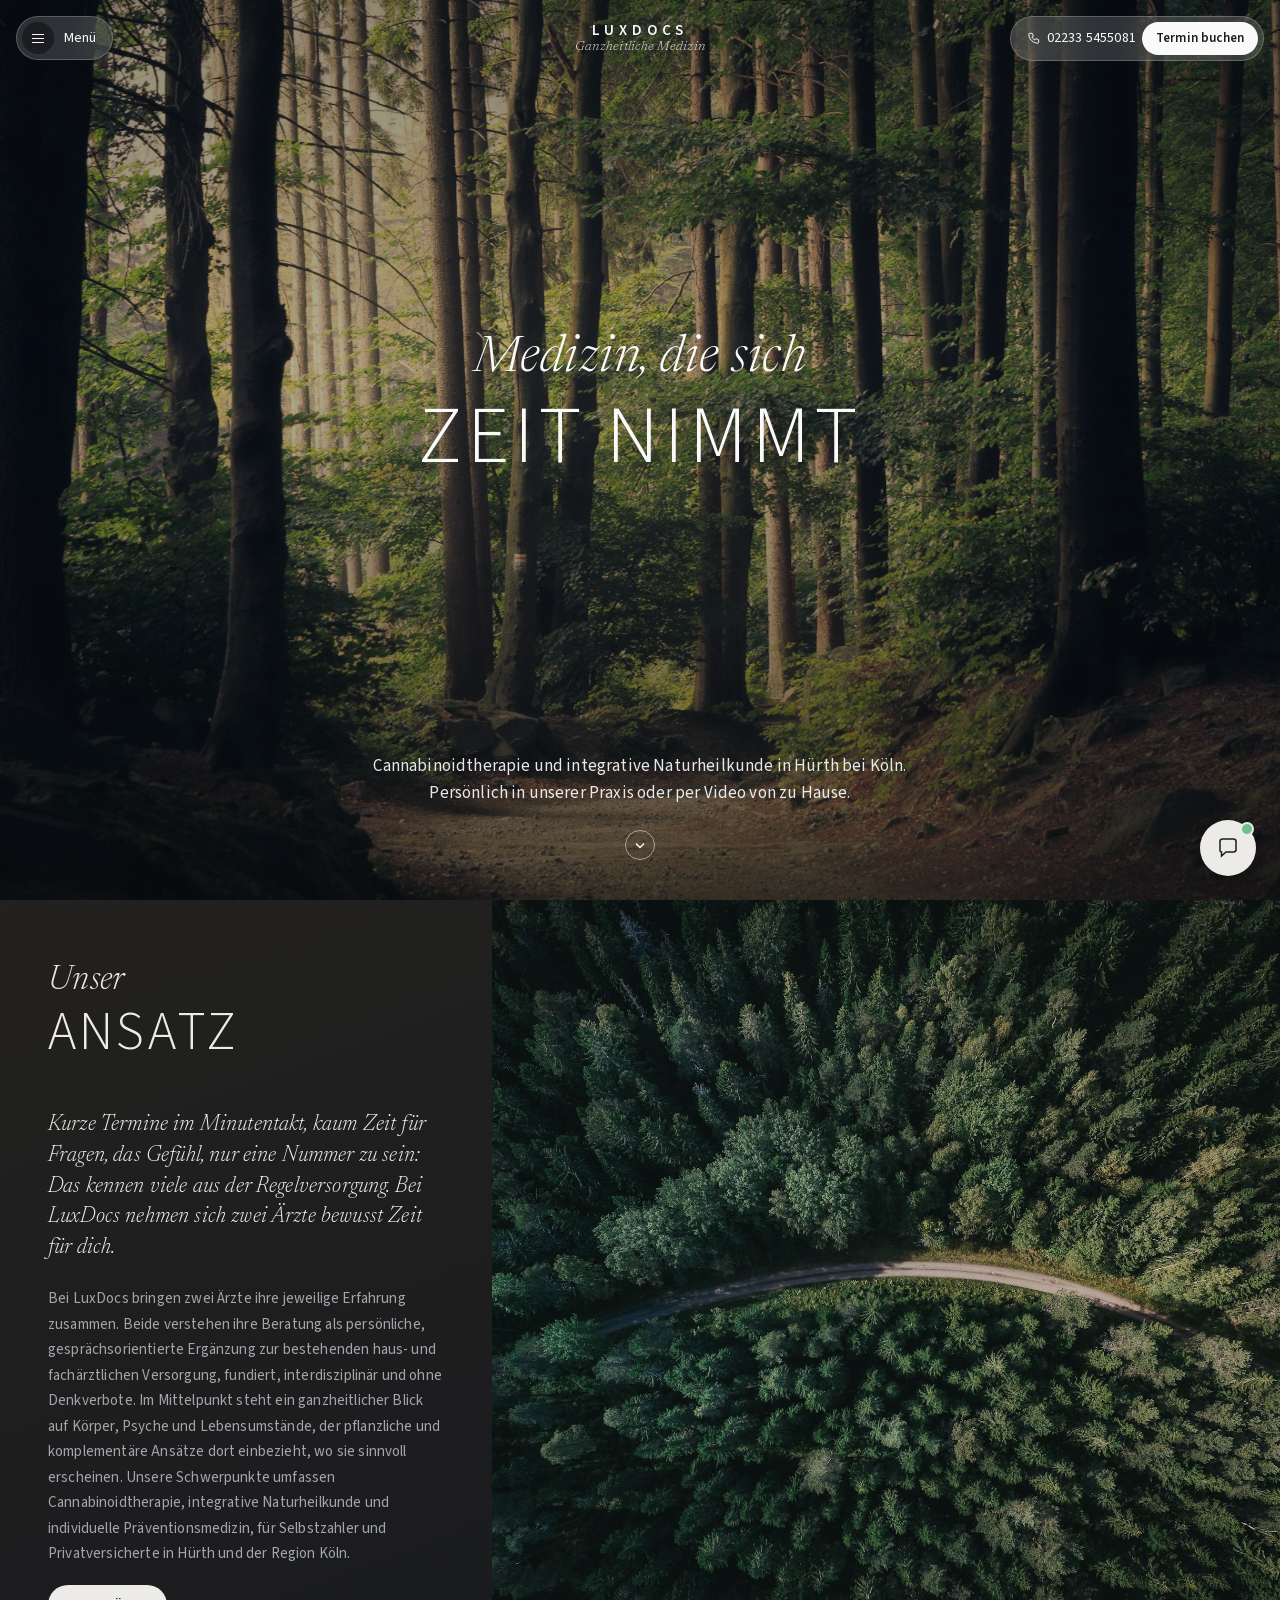
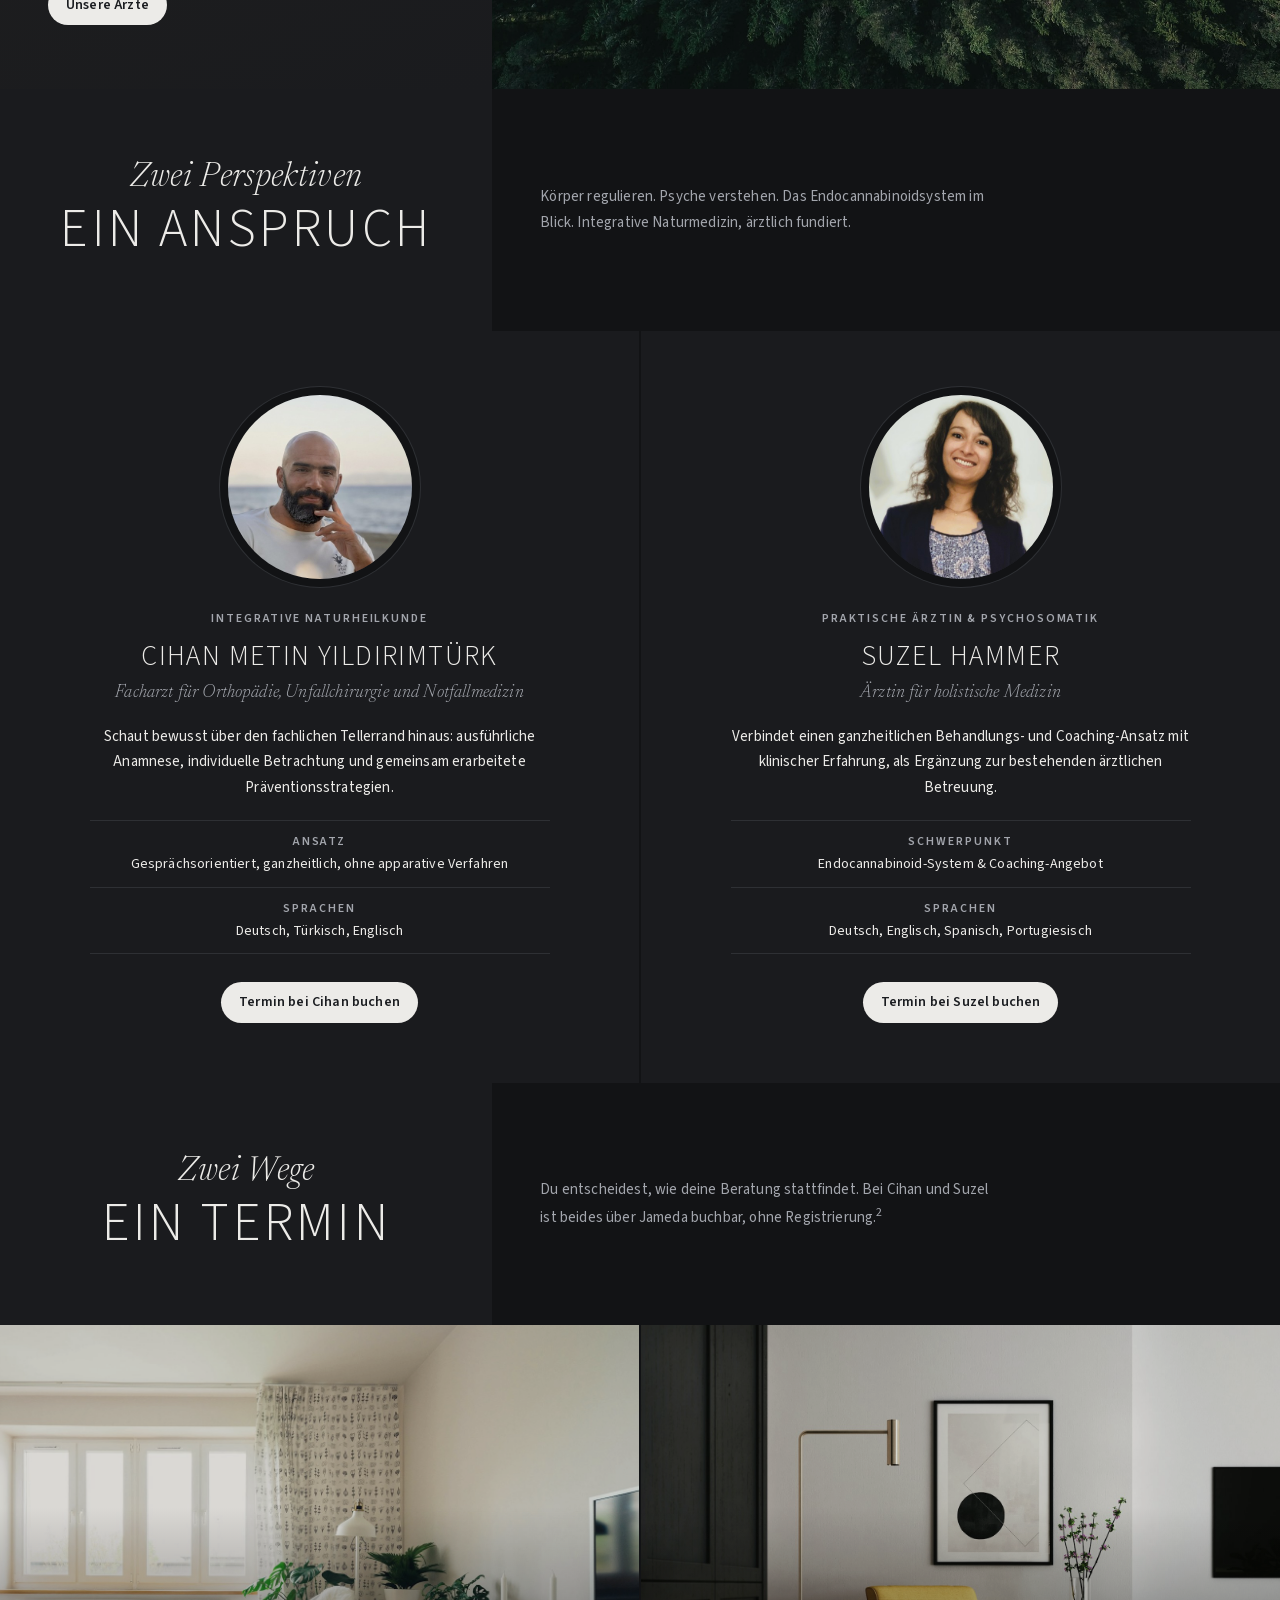
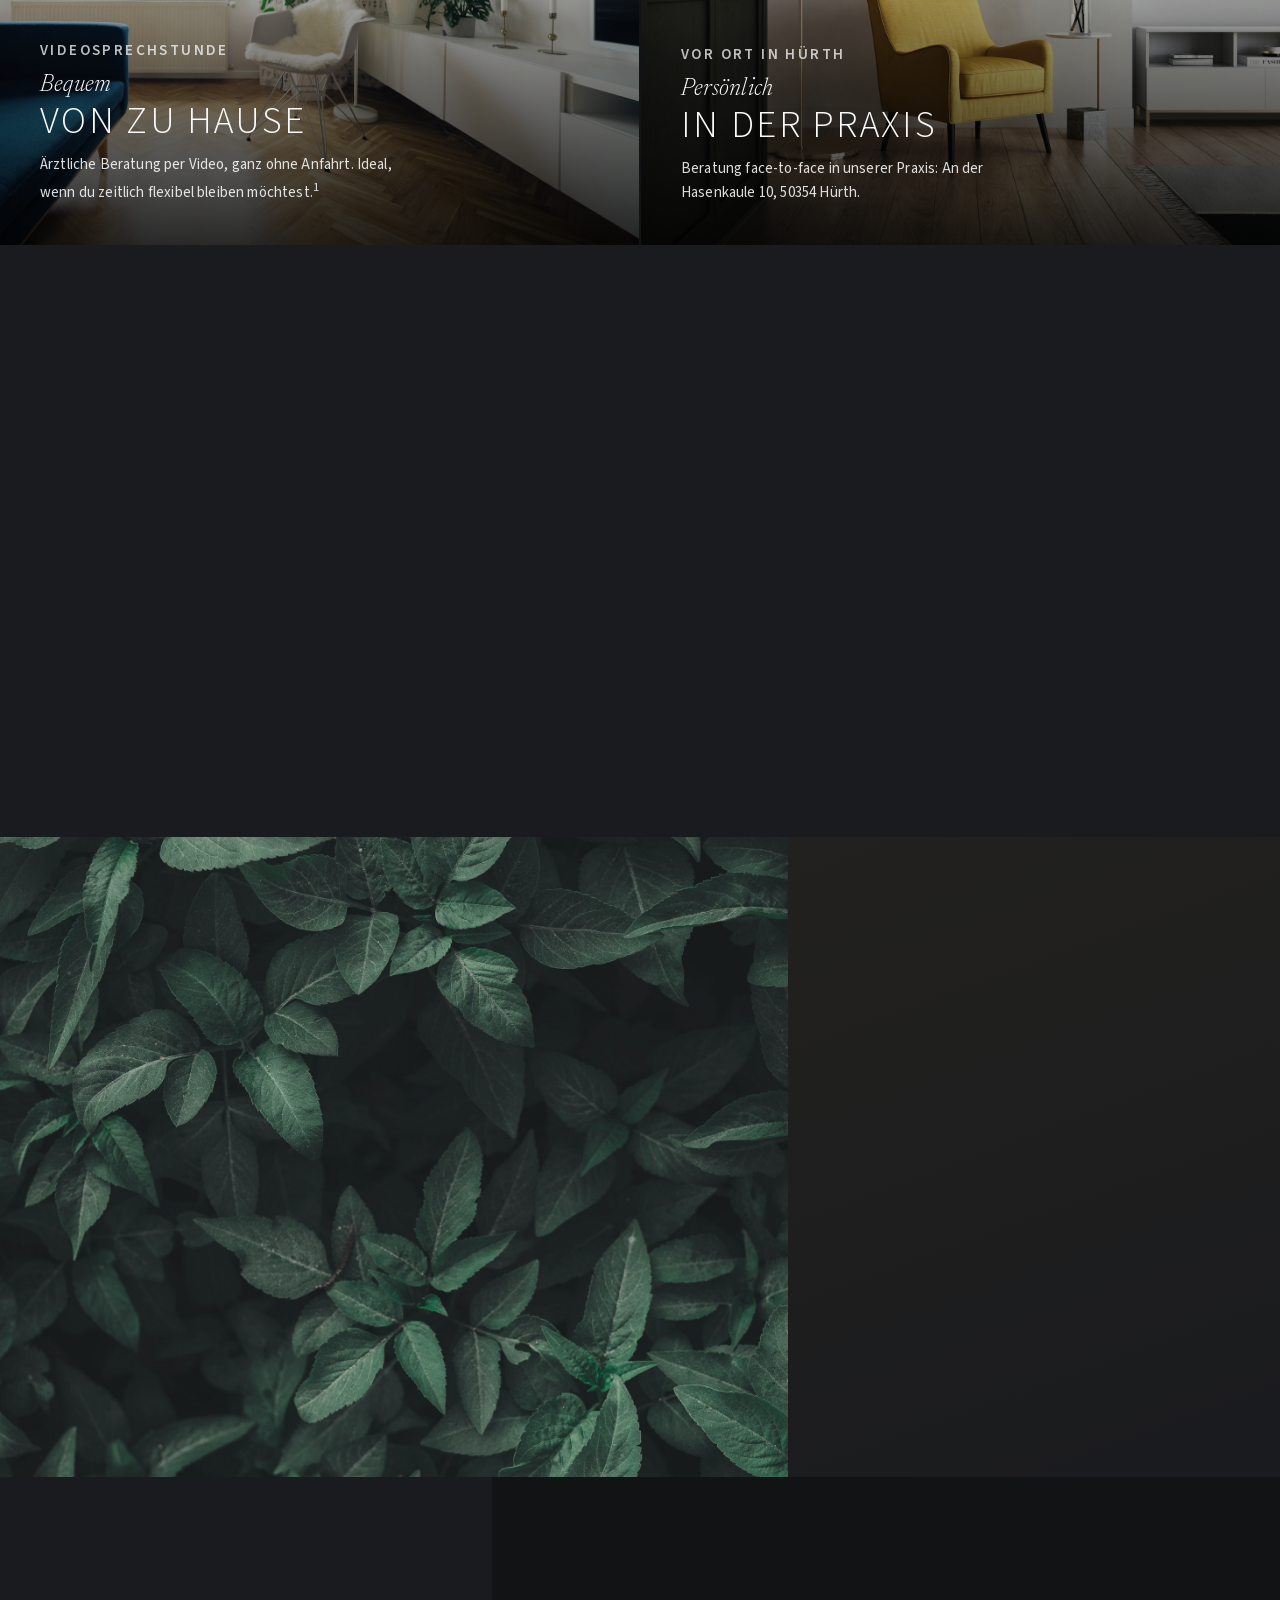
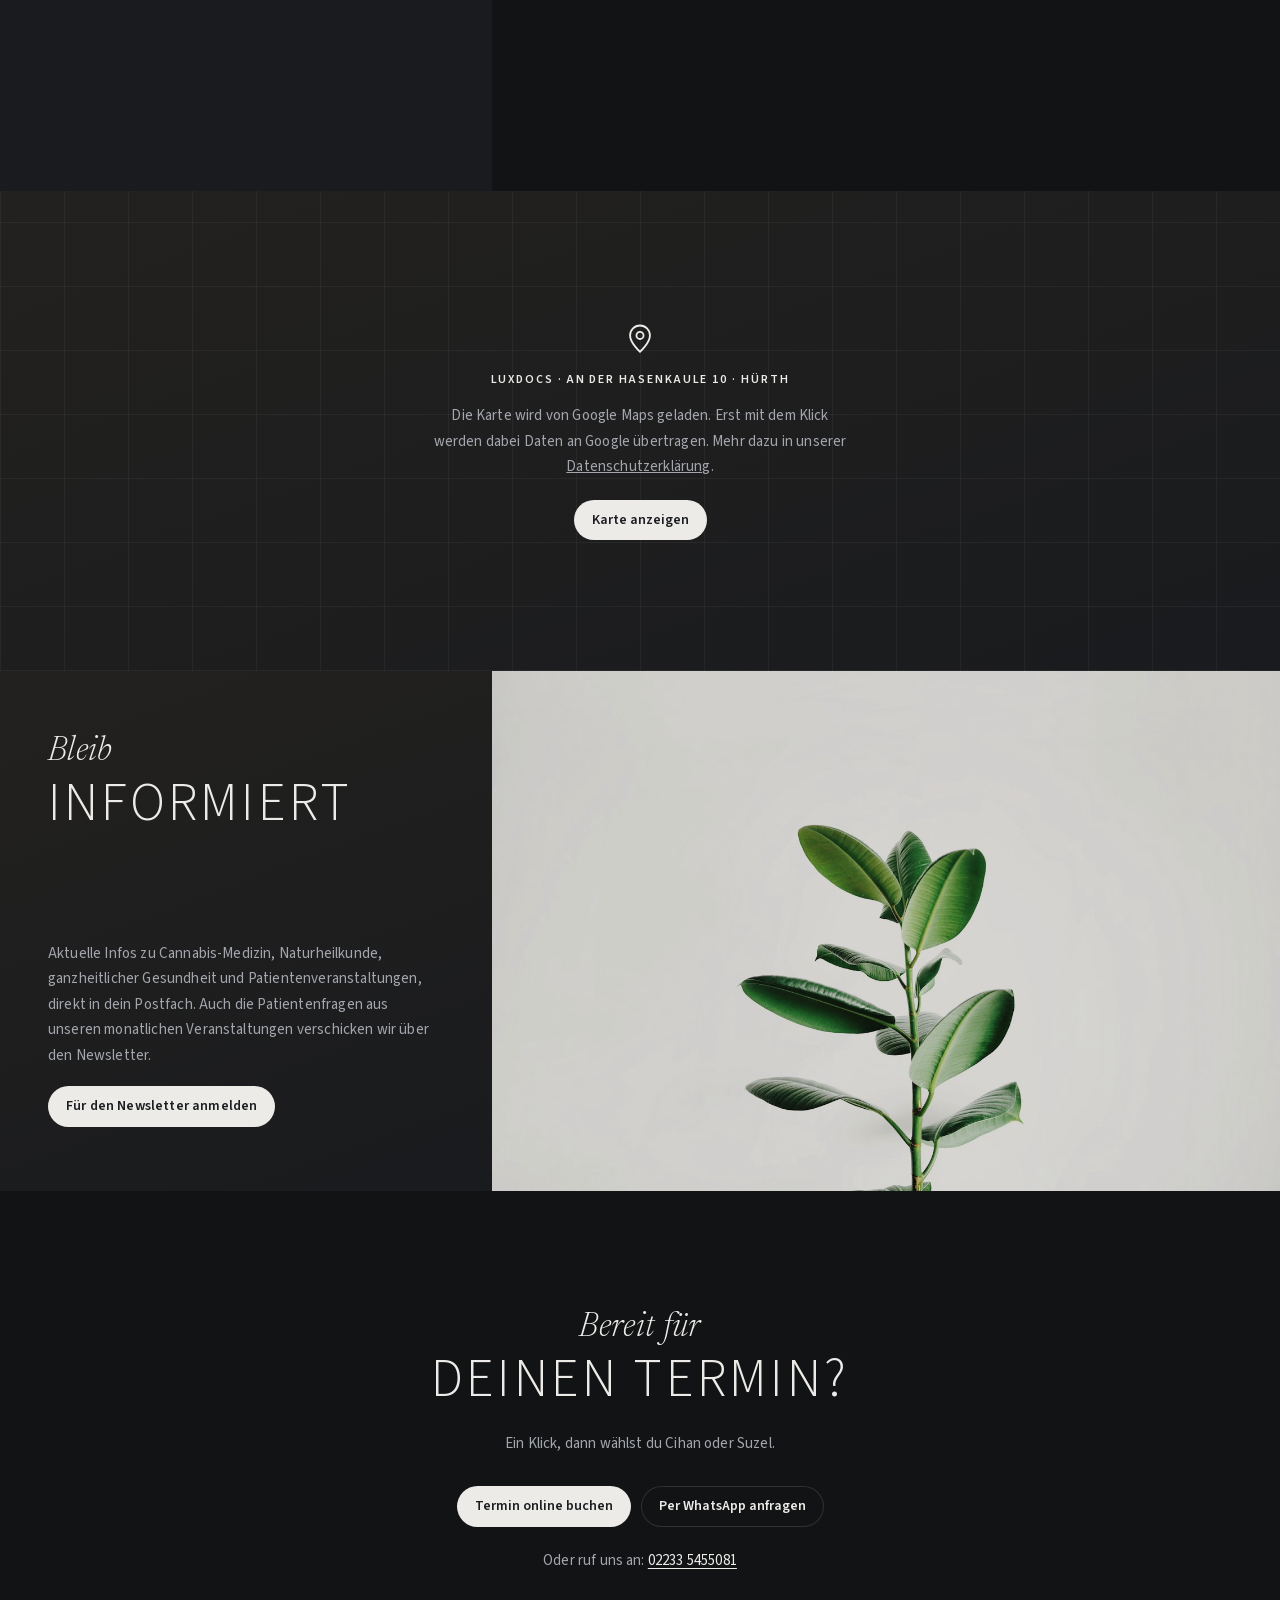
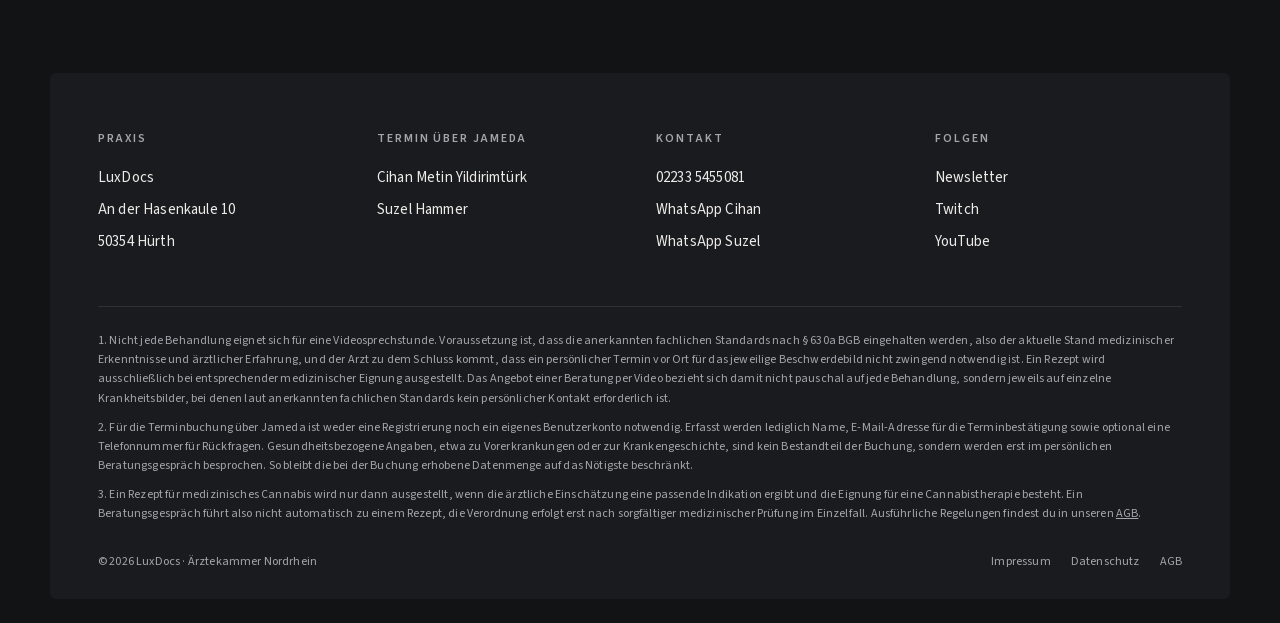
==== commit d04d7829: "Fix map coordinates to correct LuxDocs location" ====
--- a/index.html
+++ b/index.html
@@ -12,7 +12,7 @@
 <meta property="og:url" content="https://luxdocs.de/">
 <meta property="og:locale" content="de_DE">
 <meta property="og:title" content="LuxDocs Hürth | Cannabinoidtherapie &amp; Naturheilkunde">
-<meta property="og:description" content="Cannabinoidtherapie &amp; integrative Naturheilkunde in Hürth. Cihan Metin Yildirimtürk &amp; Suzel Hammer – per Video oder vor Ort. Termin über Jameda buchen.">
+<meta property="og:description" content="Cannabinoidtherapie &amp; integratie Naturheilkunde in Hürth. Cihan Metin Yildirimtürk &amp; Suzel Hammer – per Video oder vor Ort. Termin über Jameda buchen.">
 <meta property="og:image" content="https://luxdocs.de/assets/img/wald.jpg">
 <meta name="twitter:card" content="summary_large_image">
 <meta name="twitter:title" content="LuxDocs Hürth | Cannabinoidtherapie &amp; Naturheilkunde">
@@ -42,8 +42,8 @@
       },
       "geo": {
         "@type": "GeoCoordinates",
-        "latitude": 50.880444,
-        "longitude": 6.907343
+        "latitude": 50.8804553,
+        "longitude": 6.9073188
       },
       "priceRange": "€€",
       "paymentAccepted": "Selbstzahler, Privatversicherung",
@@ -70,7 +70,7 @@
           "name": "Ganzheitliche Medizin"
         }
       ],
-      "hasMap": "https://maps.google.com/maps?q=50.880444,6.907343",
+      "hasMap": "https://maps.google.com/maps?q=50.8804553,6.9073188",
       "sameAs": [
         "https://www.jameda.de/cihan-metin-yildirimtuerk/arzt-orthopaede-unfallchirurg-notfallmediziner/huerth",
         "https://www.jameda.de/suzel-hammer/arzt/huerth"
@@ -274,7 +274,7 @@
         <a class="pill rv" href="https://www.google.com/maps/search/?api=1&amp;query=An+der+Hasenkaule+10,+50354+H%C3%BCrth" target="_blank" rel="noopener">Route planen</a>
       </div>
     </div>
-    <div class="map" data-map-src="https://maps.google.com/maps?q=50.880444,6.907343&amp;t=&amp;z=17&amp;ie=UTF8&amp;iwloc=&amp;output=embed">
+    <div class="map" data-map-src="https://maps.google.com/maps?q=50.8804553,6.9073188&amp;t=&amp;z=17&amp;ie=UTF8&amp;iwloc=&amp;output=embed">
       <div class="map-consent">
         <svg viewBox="0 0 24 24" fill="none" stroke="currentColor" stroke-width="1.3" aria-hidden="true"><path d="M12 21s7-6.2 7-11.5A7 7 0 0 0 5 9.5C5 14.8 12 21 12 21z"/><circle cx="12" cy="9.5" r="2.5"/></svg>
         <p class="kicker">LuxDocs · An der Hasenkaule 10 · Hürth</p>
--- a/assets/css/site.css
+++ b/assets/css/site.css
@@ -0,0 +1,433 @@
+/* LuxDocs – gemeinsames Stylesheet für alle Seiten */
+
+@font-face {
+  font-family: "Source Sans 3";
+  src: url("../fonts/source-sans-3.woff2") format("woff2");
+  font-weight: 200 900; font-style: normal; font-display: swap;
+}
+@font-face {
+  font-family: "Newsreader";
+  src: url("../fonts/newsreader-italic.woff2") format("woff2");
+  font-weight: 200 800; font-style: italic; font-display: swap;
+}
+
+:root {
+  --bg: #f4f4f5;
+  --paper: #fafafa;
+  --sand: #ebe7e1;
+  --ink: #1b1d21;
+  --ink-2: #5d626b;
+  --line: #dcdee2;
+  --on-photo: #fafafa;
+  --btn: #1b1d21;
+  --btn-text: #fafafa;
+  --sans: "Source Sans 3", "Frutiger", "Segoe UI", system-ui, sans-serif;
+  --serif: "Newsreader", "Iowan Old Style", Georgia, serif;
+}
+@media (prefers-color-scheme: dark) {
+  :root:not([data-theme="light"]) {
+    --bg: #121315; --paper: #1a1b1e; --sand: #22211f;
+    --ink: #ecebe8; --ink-2: #a3a6ad; --line: #2e3034;
+    --btn: #ecebe8; --btn-text: #1b1d21;
+  }
+}
+:root[data-theme="dark"] {
+  --bg: #121315; --paper: #1a1b1e; --sand: #22211f;
+  --ink: #ecebe8; --ink-2: #a3a6ad; --line: #2e3034;
+  --btn: #ecebe8; --btn-text: #1b1d21;
+}
+
+* { box-sizing: border-box; margin: 0; padding: 0; }
+html { scroll-behavior: smooth; -webkit-text-size-adjust: 100%; }
+body {
+  background: var(--bg); color: var(--ink);
+  font-family: var(--sans); font-weight: 400; font-size: 16px; line-height: 1.6;
+  letter-spacing: .01em; -webkit-font-smoothing: antialiased;
+}
+img { display: block; max-width: 100%; }
+a { color: inherit; }
+button { font: inherit; color: inherit; }
+.photo { filter: saturate(.78) contrast(.96) sepia(.06); }
+@media (prefers-color-scheme: dark) {
+  :root:not([data-theme="light"]) .photo { filter: saturate(.78) contrast(.96) sepia(.06) brightness(.86); }
+}
+:root[data-theme="dark"] .photo { filter: saturate(.78) contrast(.96) sepia(.06) brightness(.86); }
+.visually-hidden { position: absolute; width: 1px; height: 1px; overflow: hidden; clip: rect(0 0 0 0); white-space: nowrap; }
+
+/* Paired headline: italic serif line + spaced caps */
+.hl { font-weight: 300; line-height: 1.08; text-wrap: balance; }
+.hl em {
+  display: block; font-family: var(--serif); font-style: italic; font-weight: 300;
+  font-size: .62em; letter-spacing: .01em; text-transform: none; margin-bottom: .12em;
+}
+.hl span { display: block; text-transform: uppercase; letter-spacing: .06em; }
+.hl-xl { font-size: clamp(40px, 6.4vw, 84px); }
+.hl-l { font-size: clamp(32px, 4.2vw, 54px); }
+.hl-m { font-size: clamp(28px, 3vw, 40px); }
+
+.kicker { font-size: 12px; font-weight: 600; letter-spacing: .16em; text-transform: uppercase; }
+.body-s { font-size: 15px; line-height: 1.7; color: var(--ink-2); }
+
+.pill {
+  display: inline-flex; align-items: center; justify-content: center; gap: 8px;
+  background: var(--btn); color: var(--btn-text); text-decoration: none; border: 0; cursor: pointer;
+  font-size: 14px; font-weight: 600; padding: 9px 18px; border-radius: 999px;
+  transition: opacity .2s;
+}
+.pill:hover { opacity: .85; }
+.pill.light { background: #fafafa; color: #1b1d21; }
+.pill.ghost { background: transparent; color: var(--ink); box-shadow: inset 0 0 0 1px var(--line); }
+
+/* Floating nav */
+.nav {
+  position: fixed; top: 16px; left: 16px; right: 16px; z-index: 40;
+  display: grid; grid-template-columns: 1fr auto 1fr; align-items: center; pointer-events: none;
+}
+.nav > * { pointer-events: auto; }
+.nav::before {
+  content: ""; position: fixed; top: 0; left: 0; right: 0; height: 74px; z-index: -1; pointer-events: none;
+  background: color-mix(in srgb, var(--bg) 86%, transparent);
+  backdrop-filter: blur(16px); -webkit-backdrop-filter: blur(16px);
+  border-bottom: 1px solid color-mix(in srgb, var(--ink) 6%, transparent);
+  opacity: 0; transition: opacity .3s;
+}
+.nav.solid::before { opacity: 1; }
+.menu-open .nav::before { opacity: 0; }
+.glass {
+  background: rgba(250,250,250,.16); color: #fafafa;
+  backdrop-filter: blur(18px) saturate(140%); -webkit-backdrop-filter: blur(18px) saturate(140%);
+  border: 1px solid rgba(255,255,255,.22); border-radius: 999px;
+}
+.nav.solid .glass { background: color-mix(in srgb, var(--bg) 82%, transparent); color: var(--ink); border-color: color-mix(in srgb, var(--ink) 8%, transparent); }
+.nav-left { justify-self: start; display: flex; align-items: center; gap: 10px; padding: 5px 16px 5px 5px; font-size: 14px; cursor: pointer; }
+.burger { width: 32px; height: 32px; border-radius: 50%; background: #1b1d21; display: grid; place-items: center; }
+.burger i, .burger i::before, .burger i::after { display: block; width: 12px; height: 1.5px; background: #fafafa; position: relative; }
+.burger i::before, .burger i::after { content: ""; position: absolute; left: 0; transition: transform .3s, top .3s; }
+.burger i::before { top: -4px; } .burger i::after { top: 4px; }
+.menu-open .nav-left { background: transparent; border-color: transparent; color: var(--ink); }
+.menu-open .burger i { background: transparent; }
+.menu-open .burger i::before { top: 0; transform: rotate(45deg); }
+.menu-open .burger i::after { top: 0; transform: rotate(-45deg); }
+.wordmark {
+  justify-self: center; text-decoration: none; color: #fafafa; text-align: center;
+  font-weight: 600; font-size: 15px; letter-spacing: .32em; text-transform: uppercase; line-height: 1.15;
+  transition: color .3s;
+}
+.wordmark small { display: block; font-family: var(--serif); font-style: italic; font-weight: 300; text-transform: none; letter-spacing: .02em; font-size: 13px; opacity: .85; }
+.nav.solid .wordmark, .menu-open .wordmark { color: var(--ink); }
+.nav-right { justify-self: end; display: flex; align-items: center; gap: 6px; padding: 5px 5px 5px 16px; font-size: 14px; transition: opacity .3s; }
+.nav-right a.tel { text-decoration: none; display: inline-flex; gap: 6px; align-items: center; }
+.nav-right .pill { padding: 6px 14px; font-size: 13px; }
+.nav.solid .nav-right .pill { background: var(--btn); color: var(--btn-text); }
+.menu-open .nav-right { opacity: 0; pointer-events: none; }
+
+/* Menu overlay */
+.menu {
+  position: fixed; inset: 0; z-index: 35; background: var(--paper);
+  display: grid; grid-template-columns: 7fr 5fr;
+  opacity: 0; visibility: hidden; transition: opacity .45s ease, visibility 0s linear .45s;
+}
+.menu-open .menu { opacity: 1; visibility: visible; transition: opacity .45s ease; }
+.menu nav { padding: 120px 64px 48px; display: flex; flex-direction: column; justify-content: space-between; gap: 48px; overflow-y: auto; }
+.menu ol { list-style: none; }
+.menu ol a {
+  display: flex; align-items: baseline; gap: 18px; text-decoration: none; padding: 6px 0;
+  font-weight: 300; font-size: clamp(28px, 3.6vw, 46px); letter-spacing: .06em; text-transform: uppercase; line-height: 1.15;
+  opacity: 0; transform: translateY(12px); transition: opacity .6s, transform .6s, color .2s;
+}
+.menu ol a em { font-family: var(--serif); font-style: italic; font-size: 18px; letter-spacing: 0; text-transform: none; color: var(--ink-2); width: 2ch; }
+.menu ol a:hover { color: var(--ink-2); }
+.menu-open .menu ol a { opacity: 1; transform: none; }
+.menu-open .menu ol li:nth-child(2) a { transition-delay: .04s; }
+.menu-open .menu ol li:nth-child(3) a { transition-delay: .08s; }
+.menu-open .menu ol li:nth-child(4) a { transition-delay: .12s; }
+.menu-open .menu ol li:nth-child(5) a { transition-delay: .16s; }
+.menu-open .menu ol li:nth-child(6) a { transition-delay: .2s; }
+.menu-open .menu ol li:nth-child(7) a { transition-delay: .24s; }
+.menu .contact { display: flex; flex-wrap: wrap; gap: 32px 56px; font-size: 15px; color: var(--ink-2); }
+.menu .contact h3 { font-size: 12px; font-weight: 600; letter-spacing: .16em; text-transform: uppercase; color: var(--ink); margin-bottom: 8px; }
+.menu .contact a { display: block; text-decoration: none; }
+.menu .contact a:hover { color: var(--ink); }
+.menu figure { position: relative; overflow: hidden; }
+.menu figure img { position: absolute; inset: 0; width: 100%; height: 100%; object-fit: cover; }
+body.menu-open, body.modal-open { overflow: hidden; }
+
+/* Hero */
+.hero { position: relative; height: min(100svh, 960px); min-height: 620px; color: var(--on-photo); overflow: hidden; }
+.hero img { position: absolute; inset: 0; width: 100%; height: 100%; object-fit: cover; animation: settle 2.8s cubic-bezier(.2,.7,.2,1) both; }
+.hero::after { content: ""; position: absolute; inset: 0; background: linear-gradient(180deg, rgba(10,12,10,.35) 0%, rgba(10,12,10,.18) 40%, rgba(10,12,10,.55) 100%); }
+.hero-inner { position: relative; z-index: 1; height: 100%; display: grid; grid-template-rows: 1fr auto; text-align: center; padding: 0 24px 40px; }
+.hero h1 { align-self: center; padding-top: 60px; animation: rise 1.4s .3s cubic-bezier(.2,.7,.2,1) both; }
+.hero-inner > div { animation: rise 1.4s .6s cubic-bezier(.2,.7,.2,1) both; }
+.hero p { max-width: 560px; margin: 0 auto 24px; font-size: 17px; line-height: 1.55; color: rgba(250,250,250,.92); }
+.down { width: 30px; height: 30px; margin: 0 auto; border-radius: 50%; border: 1px solid rgba(255,255,255,.5); display: grid; place-items: center; }
+.down svg { width: 12px; stroke: #fafafa; }
+@keyframes settle { from { transform: scale(1.1); } to { transform: scale(1.02); } }
+@keyframes rise { from { opacity: 0; transform: translateY(14px); } to { opacity: 1; transform: none; } }
+
+/* Split rows */
+.split { display: grid; grid-template-columns: 5fr 8fr; min-height: 640px; }
+.split.rev { grid-template-columns: 8fr 5fr; }
+.split.rev .panel { order: 2; }
+.panel {
+  background: linear-gradient(160deg, var(--sand), var(--paper));
+  padding: 64px 48px; display: flex; flex-direction: column; justify-content: space-between; gap: 48px;
+}
+.panel.center { justify-content: center; text-align: center; align-items: center; }
+.panel .body-s { max-width: 460px; margin-bottom: 18px; }
+.panel .lead { font-family: var(--serif); font-style: italic; font-weight: 300; font-size: 22px; line-height: 1.4; color: var(--ink); max-width: 460px; margin-bottom: 22px; }
+.split .media { position: relative; overflow: hidden; min-height: 420px; }
+.split .media img { position: absolute; inset: 0; width: 100%; height: 100%; object-fit: cover; }
+
+/* Head rows */
+.head-row { display: grid; grid-template-columns: 5fr 8fr; background: var(--paper); }
+.head-row > div { padding: 72px 48px; }
+.head-row > div:first-child { text-align: center; display: grid; place-items: center; }
+.head-row > div:last-child { background: var(--bg); display: flex; flex-direction: column; justify-content: center; align-items: flex-start; }
+.head-row .body-s { max-width: 460px; }
+
+/* Doctors */
+.doctors { display: grid; grid-template-columns: 1fr 1fr; gap: 2px; background: var(--bg); }
+.doctor { background: var(--paper); padding: 64px 48px 60px; display: flex; flex-direction: column; align-items: center; text-align: center; }
+.doctor > div { max-width: 460px; display: flex; flex-direction: column; align-items: center; }
+.doctor .portrait {
+  width: 184px; height: auto; aspect-ratio: 1; object-fit: cover; border-radius: 50%; margin-bottom: 30px;
+  box-shadow: 0 0 0 8px var(--bg), 0 0 0 9px var(--line);
+}
+.doctor .kicker { color: var(--ink-2); margin-bottom: 12px; }
+.doctor h3 { font-weight: 300; font-size: clamp(24px, 2.2vw, 30px); letter-spacing: .05em; text-transform: uppercase; line-height: 1.15; }
+.doctor .role { font-family: var(--serif); font-style: italic; font-weight: 300; font-size: 18px; line-height: 1.4; margin: 8px 0 18px; color: var(--ink-2); }
+.doctor .desc { font-size: 15px; line-height: 1.7; margin-bottom: 20px; }
+.doctor dl { align-self: stretch; border-top: 1px solid var(--line); margin-bottom: 28px; font-size: 14px; }
+.doctor dl div { padding: 11px 0; border-bottom: 1px solid var(--line); }
+.doctor dt { font-size: 12px; font-weight: 600; letter-spacing: .16em; text-transform: uppercase; color: var(--ink-2); margin-bottom: 2px; }
+
+/* Ways */
+.ways { display: grid; grid-template-columns: 1fr 1fr; gap: 2px; }
+.way { position: relative; overflow: hidden; min-height: 520px; color: #fafafa; display: flex; align-items: flex-end; }
+.way img { position: absolute; inset: 0; width: 100%; height: 100%; object-fit: cover; }
+.way::after { content: ""; position: absolute; inset: 0; background: linear-gradient(180deg, transparent 35%, rgba(0,0,0,.8)); }
+.way .txt { position: relative; z-index: 1; padding: 40px; max-width: 460px; }
+.way .kicker { opacity: .85; margin-bottom: 10px; }
+.way p { font-size: 15px; color: rgba(250,250,250,.88); margin-top: 10px; }
+
+/* Steps */
+.steps-wrap { background: var(--paper); padding: 110px 48px; }
+.steps-wrap .hl { text-align: center; margin-bottom: 72px; }
+.steps { max-width: 1100px; margin: 0 auto; display: grid; grid-template-columns: repeat(3, 1fr); gap: 56px; list-style: none; }
+.steps li { border-top: 1px solid var(--line); padding-top: 26px; }
+.steps .num { font-family: var(--serif); font-style: italic; font-weight: 300; font-size: 44px; line-height: 1; margin-bottom: 18px; }
+.steps h3 { font-size: 15px; font-weight: 600; letter-spacing: .14em; text-transform: uppercase; margin-bottom: 10px; }
+
+/* Event */
+.event-kicker { color: var(--ink-2); margin-bottom: 22px; }
+.date-big { font-weight: 300; font-size: 96px; line-height: 1; letter-spacing: .02em; }
+.date-sub { font-size: 13px; letter-spacing: .16em; text-transform: uppercase; color: var(--ink-2); margin-top: 8px; }
+.event-meta { font-size: 15px; line-height: 1.7; color: var(--ink-2); margin: 18px 0 26px; }
+.links { display: flex; flex-wrap: wrap; gap: 10px; justify-content: center; }
+
+/* Visit */
+.visit-grid { display: grid; grid-template-columns: repeat(3, 1fr); gap: 32px; margin-bottom: 30px; }
+.visit-grid h3 { font-size: 12px; font-weight: 600; letter-spacing: .16em; text-transform: uppercase; margin-bottom: 8px; }
+.visit-grid p { font-size: 15px; line-height: 1.6; color: var(--ink-2); }
+.visit-grid a { text-decoration: none; }
+
+/* Map (lädt Google Maps erst nach Klick) */
+.map {
+  position: relative; height: 480px; overflow: hidden;
+  background:
+    repeating-linear-gradient(0deg, color-mix(in srgb, var(--ink) 5%, transparent) 0 1px, transparent 1px 64px),
+    repeating-linear-gradient(90deg, color-mix(in srgb, var(--ink) 5%, transparent) 0 1px, transparent 1px 64px),
+    linear-gradient(160deg, var(--sand), var(--paper));
+}
+.map-consent {
+  position: absolute; inset: 0; display: flex; flex-direction: column; align-items: center; justify-content: center;
+  text-align: center; gap: 14px; padding: 24px;
+}
+.map-consent svg { width: 34px; height: 34px; color: var(--ink); }
+.map-consent .kicker { color: var(--ink); }
+.map-consent .body-s { max-width: 420px; margin-bottom: 6px; }
+.map iframe { position: absolute; inset: 0; width: 100%; height: 100%; border: 0; filter: grayscale(.35) contrast(.96); }
+
+.split.compact { min-height: 520px; }
+
+/* Closing */
+.closing { text-align: center; padding: 120px 24px 100px; }
+.closing .body-s { max-width: 520px; margin: 22px auto 30px; }
+.closing .phone { margin-top: 22px; font-size: 15px; color: var(--ink-2); }
+.closing .phone a { color: var(--ink); text-underline-offset: 3px; }
+.row { display: flex; gap: 10px; justify-content: center; flex-wrap: wrap; }
+
+/* Footer card */
+footer { padding: 0 24px 24px; }
+.card { background: var(--paper); border-radius: 6px; max-width: 1180px; margin: 0 auto; padding: 56px 48px 28px; }
+.cols { display: grid; grid-template-columns: repeat(4, 1fr); gap: 32px; }
+.cols h3 { font-size: 12px; font-weight: 600; letter-spacing: .16em; text-transform: uppercase; color: var(--ink-2); margin-bottom: 18px; }
+.cols a, .cols span { display: block; font-size: 15px; text-decoration: none; margin-bottom: 8px; }
+.cols a:hover { text-decoration: underline; text-underline-offset: 3px; }
+.notes { border-top: 1px solid var(--line); margin-top: 44px; padding-top: 24px; font-size: 12px; line-height: 1.6; color: var(--ink-2); }
+.notes p + p { margin-top: 10px; }
+.legal-line { display: flex; justify-content: space-between; flex-wrap: wrap; gap: 12px; margin-top: 28px; font-size: 12px; color: var(--ink-2); }
+.legal-line nav { display: flex; gap: 20px; }
+.legal-line a { text-decoration: none; }
+.legal-line a[aria-current="page"] { color: var(--ink); text-decoration: underline; text-underline-offset: 3px; }
+
+/* Choice dialogs (Buchung / WhatsApp) */
+.modal {
+  position: fixed; inset: 0; z-index: 60; display: grid; place-items: center; padding: 24px;
+  background: rgba(12,13,15,.45); backdrop-filter: blur(6px); -webkit-backdrop-filter: blur(6px);
+  opacity: 0; visibility: hidden; transition: opacity .3s, visibility 0s linear .3s;
+}
+.modal.open { opacity: 1; visibility: visible; transition: opacity .3s; }
+.modal-card {
+  position: relative; width: min(520px, 100%); background: var(--paper); border-radius: 6px;
+  padding: 48px 40px 40px; text-align: center; transform: translateY(10px); transition: transform .3s;
+}
+.modal.open .modal-card { transform: none; }
+.modal-card .hl { margin-bottom: 10px; }
+.modal-card .body-s { margin-bottom: 28px; }
+.modal-close { position: absolute; top: 14px; right: 14px; width: 36px; height: 36px; border-radius: 50%; border: 0; background: var(--bg); cursor: pointer; font-size: 20px; line-height: 1; }
+.options { display: grid; gap: 10px; text-align: left; }
+.option {
+  display: flex; justify-content: space-between; align-items: center; gap: 16px; text-decoration: none;
+  padding: 18px 22px; border: 1px solid var(--line); border-radius: 4px; transition: border-color .2s, background .2s;
+}
+.option:hover { border-color: var(--ink); background: var(--bg); }
+.option strong { display: block; font-weight: 400; font-size: 17px; letter-spacing: .04em; text-transform: uppercase; }
+.option small { display: block; font-family: var(--serif); font-style: italic; font-size: 15px; color: var(--ink-2); margin-top: 2px; }
+.option svg { flex: none; width: 16px; height: 16px; stroke: var(--ink); }
+
+/* Chatbot */
+#ld-chat-bubble {
+  position: fixed; right: 24px; bottom: 24px; z-index: 45; width: 56px; height: 56px; border-radius: 50%;
+  border: 0; cursor: pointer; display: grid; place-items: center;
+  background: var(--btn); color: var(--btn-text); box-shadow: 0 8px 28px rgba(0,0,0,.22); transition: transform .2s;
+}
+#ld-chat-bubble:hover { transform: scale(1.06); }
+#ld-chat-bubble svg { width: 24px; height: 24px; }
+#ld-chat-bubble .dot { position: absolute; top: 4px; right: 4px; width: 10px; height: 10px; border-radius: 50%; background: #6fbf8e; box-shadow: 0 0 0 2px var(--btn); }
+#ld-chat-window {
+  position: fixed; right: 24px; bottom: 92px; z-index: 45; width: 360px; height: min(560px, calc(100svh - 140px));
+  background: var(--paper); border-radius: 6px; box-shadow: 0 18px 50px rgba(0,0,0,.2);
+  display: flex; flex-direction: column; overflow: hidden;
+  opacity: 0; transform: translateY(14px); visibility: hidden; transition: opacity .3s, transform .3s, visibility 0s linear .3s;
+}
+#ld-chat-window.ld-open { opacity: 1; transform: none; visibility: visible; transition: opacity .3s, transform .3s; }
+#ld-chat-header {
+  display: flex; align-items: center; gap: 12px; padding: 16px 18px; flex-shrink: 0;
+  background: linear-gradient(160deg, var(--sand), var(--paper)); border-bottom: 1px solid var(--line);
+}
+.ld-hlogo { font-weight: 600; font-size: 14px; letter-spacing: .28em; text-transform: uppercase; line-height: 1.2; }
+.ld-hlogo small { display: block; font-family: var(--serif); font-style: italic; font-weight: 300; letter-spacing: .02em; text-transform: none; font-size: 13px; color: var(--ink-2); }
+.ld-hstatus { margin-left: auto; font-size: 12px; color: var(--ink-2); display: flex; align-items: center; gap: 6px; }
+.ld-hstatus::before { content: ""; width: 7px; height: 7px; border-radius: 50%; background: #3f9b6a; }
+#ld-chat-close { width: 32px; height: 32px; border-radius: 50%; border: 0; background: var(--bg); cursor: pointer; font-size: 18px; line-height: 1; }
+#ld-chat-msgs { flex: 1; overflow-y: auto; padding: 18px 16px; display: flex; flex-direction: column; gap: 10px; }
+.ld-m { max-width: 86%; padding: 11px 14px; border-radius: 4px; font-size: 14px; line-height: 1.55; animation: ldf .25s ease; }
+.ld-m.b { background: var(--bg); color: var(--ink); align-self: flex-start; }
+.ld-m.u { background: var(--btn); color: var(--btn-text); align-self: flex-end; }
+.ld-m p { margin: 4px 0; }
+.ld-row { display: flex; flex-wrap: wrap; gap: 8px; align-self: flex-start; animation: ldf .25s ease; }
+.ld-b {
+  background: transparent; color: var(--ink); border: 1px solid var(--ink); border-radius: 999px;
+  padding: 7px 14px; font-size: 13px; cursor: pointer; transition: background .15s, color .15s; text-decoration: none; text-align: center;
+}
+.ld-b:hover, .ld-b.p { background: var(--btn); color: var(--btn-text); border-color: var(--btn); }
+.ld-b.p { font-weight: 600; }
+.ld-note { font-size: 12px; line-height: 1.5; color: var(--ink-2); margin: 4px 2px 0; }
+.ld-thanks { font-family: var(--serif); font-style: italic; font-size: 15px; color: var(--ink-2); text-align: center; margin-top: 8px; }
+#ld-input-area { display: flex; gap: 8px; padding: 12px 14px; border-top: 1px solid var(--line); flex-shrink: 0; }
+#ld-inp { flex: 1; min-width: 0; border: 1px solid var(--line); background: var(--paper); color: var(--ink); border-radius: 999px; padding: 9px 16px; font: inherit; font-size: 14px; outline: none; }
+#ld-inp:focus { border-color: var(--ink); }
+#ld-send { width: 38px; height: 38px; border-radius: 50%; border: 0; background: var(--btn); color: var(--btn-text); display: grid; place-items: center; cursor: pointer; flex-shrink: 0; }
+#ld-send svg { width: 16px; height: 16px; fill: currentColor; }
+@keyframes ldf { from { opacity: 0; transform: translateY(4px); } to { opacity: 1; transform: none; } }
+.menu-open #ld-chat-bubble, .menu-open #ld-chat-window { opacity: 0; pointer-events: none; }
+
+/* Legal pages */
+.legal-hero { background: linear-gradient(160deg, var(--sand), var(--paper)); padding: 168px 24px 88px; text-align: center; }
+.legal-hero .body-s { max-width: 620px; margin: 22px auto 0; }
+.legal-hero .hl span { hyphens: manual; overflow-wrap: anywhere; }
+.legal-wrap { max-width: 1180px; margin: 0 auto; padding: 88px 24px 120px; display: grid; grid-template-columns: 260px 1fr; gap: 72px; align-items: start; }
+.toc { position: sticky; top: 104px; font-size: 14px; }
+.toc summary { list-style: none; cursor: pointer; display: flex; justify-content: space-between; align-items: center; font-size: 12px; font-weight: 600; letter-spacing: .16em; text-transform: uppercase; color: var(--ink-2); margin-bottom: 14px; }
+.toc summary::-webkit-details-marker { display: none; }
+.toc summary::after { content: "+"; font-size: 16px; font-weight: 300; letter-spacing: 0; transition: transform .2s; }
+.toc details[open] summary::after { transform: rotate(45deg); }
+.toc ol { list-style: none; border-left: 1px solid var(--line); }
+.toc a { display: block; text-decoration: none; color: var(--ink-2); padding: 5px 0 5px 16px; margin-left: -1px; border-left: 1px solid transparent; line-height: 1.4; }
+.toc a:hover { color: var(--ink); }
+.toc a.active { color: var(--ink); border-left-color: var(--ink); }
+.prose { max-width: 720px; }
+.prose h2 {
+  font-size: 15px; font-weight: 600; letter-spacing: .12em; text-transform: uppercase; line-height: 1.5;
+  padding-top: 32px; margin: 48px 0 16px; border-top: 1px solid var(--line); scroll-margin-top: 96px;
+}
+.prose h2:first-child { margin-top: 0; }
+.prose h3 { font-family: var(--serif); font-style: italic; font-weight: 400; font-size: 21px; line-height: 1.35; margin: 30px 0 10px; }
+.prose p, .prose address { font-size: 16px; line-height: 1.75; color: var(--ink-2); margin-bottom: 14px; }
+.prose address { font-style: normal; color: var(--ink); padding: 18px 22px; background: var(--paper); border-radius: 4px; }
+.prose a { text-underline-offset: 3px; }
+.prose a:hover { color: var(--ink); }
+
+/* Mobile bottom bar */
+.bar { display: none; }
+
+/* Reveal */
+.rv { opacity: 0; transform: translateY(18px); transition: opacity 1.1s cubic-bezier(.2,.7,.2,1), transform 1.1s cubic-bezier(.2,.7,.2,1); }
+.rv.in { opacity: 1; transform: none; }
+@media (prefers-reduced-motion: reduce) {
+  html { scroll-behavior: auto; }
+  .rv { opacity: 1; transform: none; transition: none; }
+  .menu ol a, .menu, .modal, .modal-card, #ld-chat-window { transition: none; }
+  .hero img, .hero h1, .hero-inner > div, .ld-m, .ld-row { animation: none; }
+}
+
+@media (max-width: 900px) {
+  .nav-left .lbl, .nav-right { display: none; }
+  .nav-left { padding: 5px; }
+  .menu { grid-template-columns: 1fr; }
+  .menu figure { display: none; }
+  .menu nav { padding: 96px 24px 40px; }
+  .split, .split.rev, .head-row { grid-template-columns: 1fr; }
+  .split.rev .panel { order: 0; }
+  .split, .split.compact { min-height: 0; }
+  .split .media { min-height: 360px; }
+  .panel { padding: 56px 24px; }
+  .head-row > div { padding: 56px 24px; }
+  .ways, .doctors { grid-template-columns: 1fr; }
+  .way { min-height: 420px; }
+  .way .txt { padding: 28px 22px; }
+  .steps-wrap { padding: 80px 24px; }
+  .steps { grid-template-columns: 1fr; gap: 36px; }
+  .visit-grid { grid-template-columns: 1fr; gap: 22px; }
+  .map { height: 380px; }
+  .cols { grid-template-columns: 1fr 1fr; }
+  .card { padding: 40px 24px 24px; }
+  .closing { padding: 88px 24px 80px; }
+  .legal-hero { padding: 128px 24px 64px; }
+  .legal-wrap { grid-template-columns: 1fr; gap: 40px; padding: 56px 24px 96px; }
+  .toc { position: static; border-top: 1px solid var(--line); border-bottom: 1px solid var(--line); padding: 16px 0; }
+  .toc summary { margin-bottom: 0; }
+  .toc details[open] summary { margin-bottom: 14px; }
+  .bar {
+    display: grid; grid-template-columns: 1fr 1fr; gap: 10px;
+    position: fixed; left: 0; right: 0; bottom: 0; z-index: 40; padding: 10px 12px calc(10px + env(safe-area-inset-bottom));
+    background: color-mix(in srgb, var(--bg) 86%, transparent); backdrop-filter: blur(16px); -webkit-backdrop-filter: blur(16px);
+    transition: opacity .3s;
+  }
+  .bar button { border: 0; cursor: pointer; padding: 11px 0; border-radius: 999px; font-size: 15px; }
+  .bar button:first-child { background: color-mix(in srgb, var(--ink) 10%, var(--bg)); color: var(--ink); }
+  .bar button:last-child { background: var(--btn); color: var(--btn-text); }
+  .menu-open .bar { opacity: 0; pointer-events: none; }
+  body { padding-bottom: 70px; }
+  #ld-chat-bubble { bottom: 84px; right: 14px; width: 52px; height: 52px; }
+  #ld-chat-window { right: 10px; left: 10px; width: auto; bottom: 146px; height: min(540px, calc(100svh - 230px)); }
+}
+@media (max-width: 600px) {
+  .doctor { padding: 52px 24px 52px; }
+  .doctor .portrait { width: 160px; }
+  .cols { grid-template-columns: 1fr; }
+  .date-big { font-size: 76px; }
+  .modal-card { padding: 44px 22px 26px; }
+}
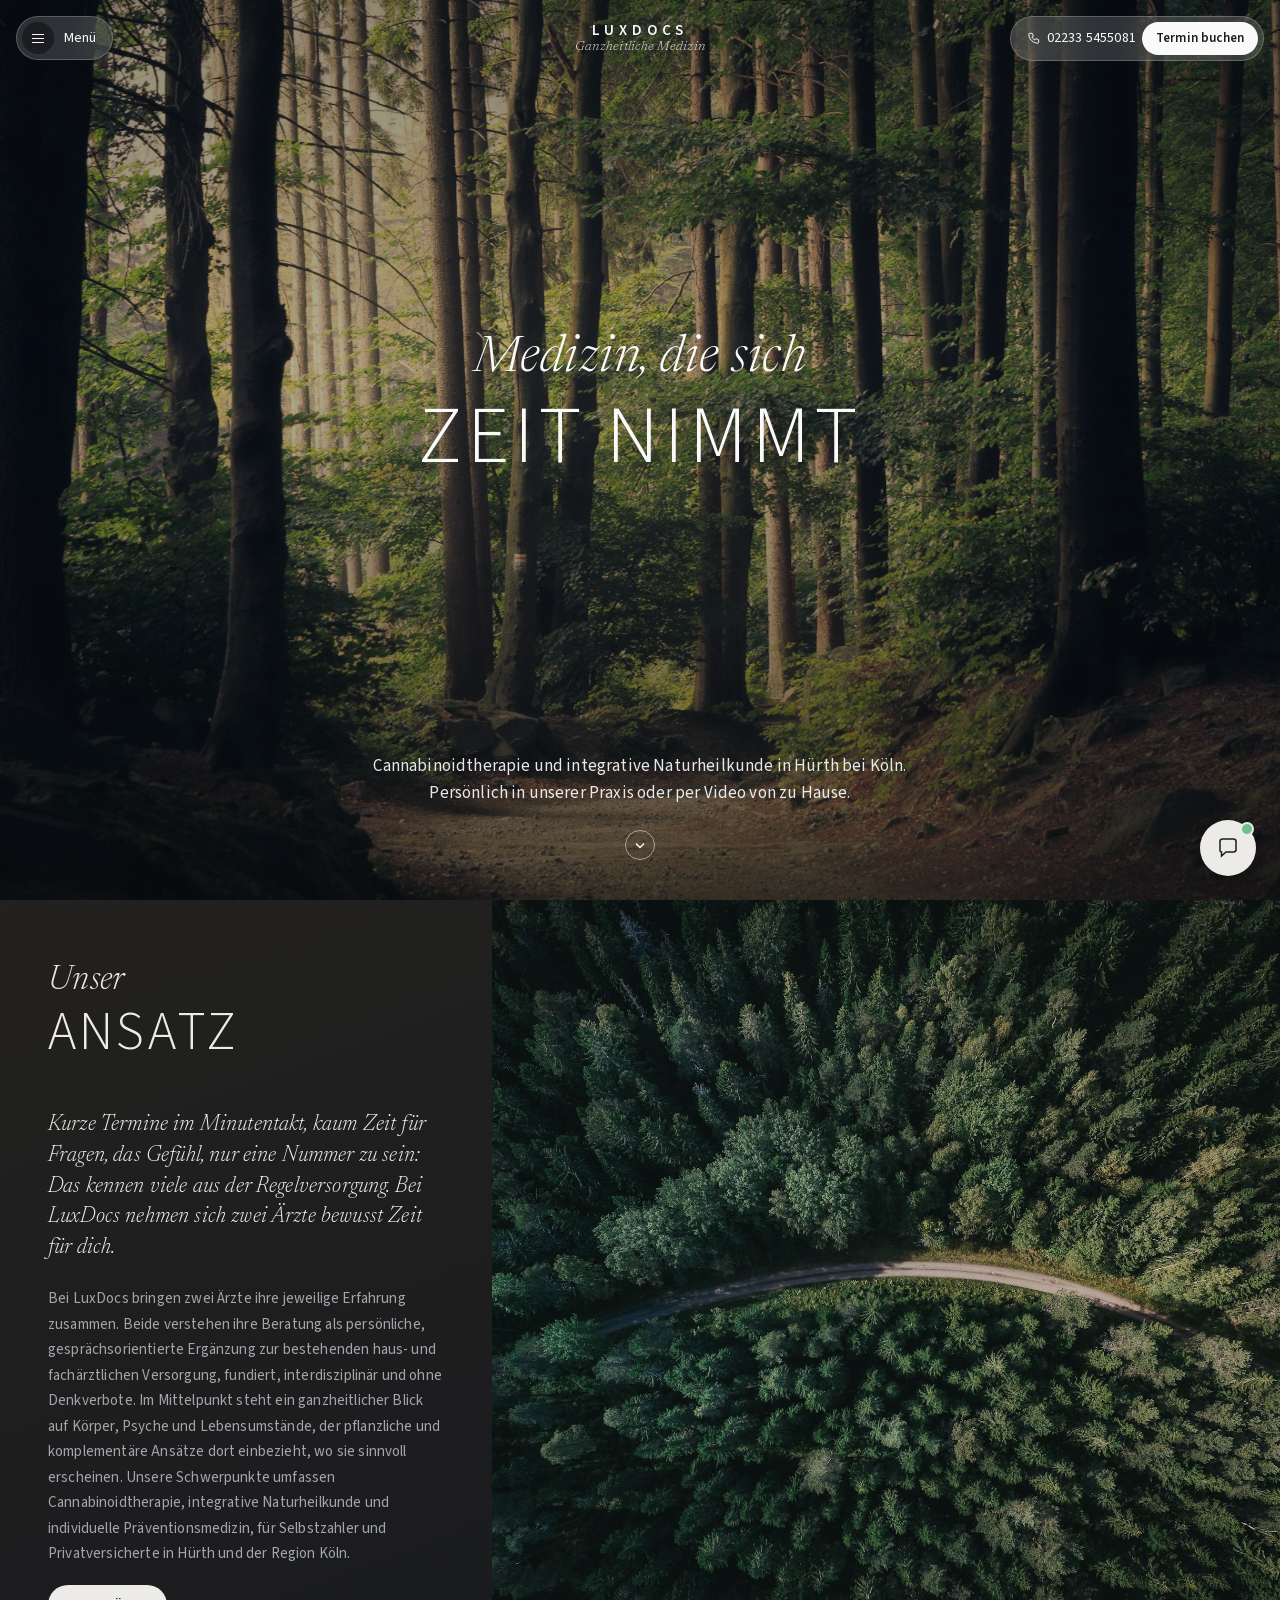
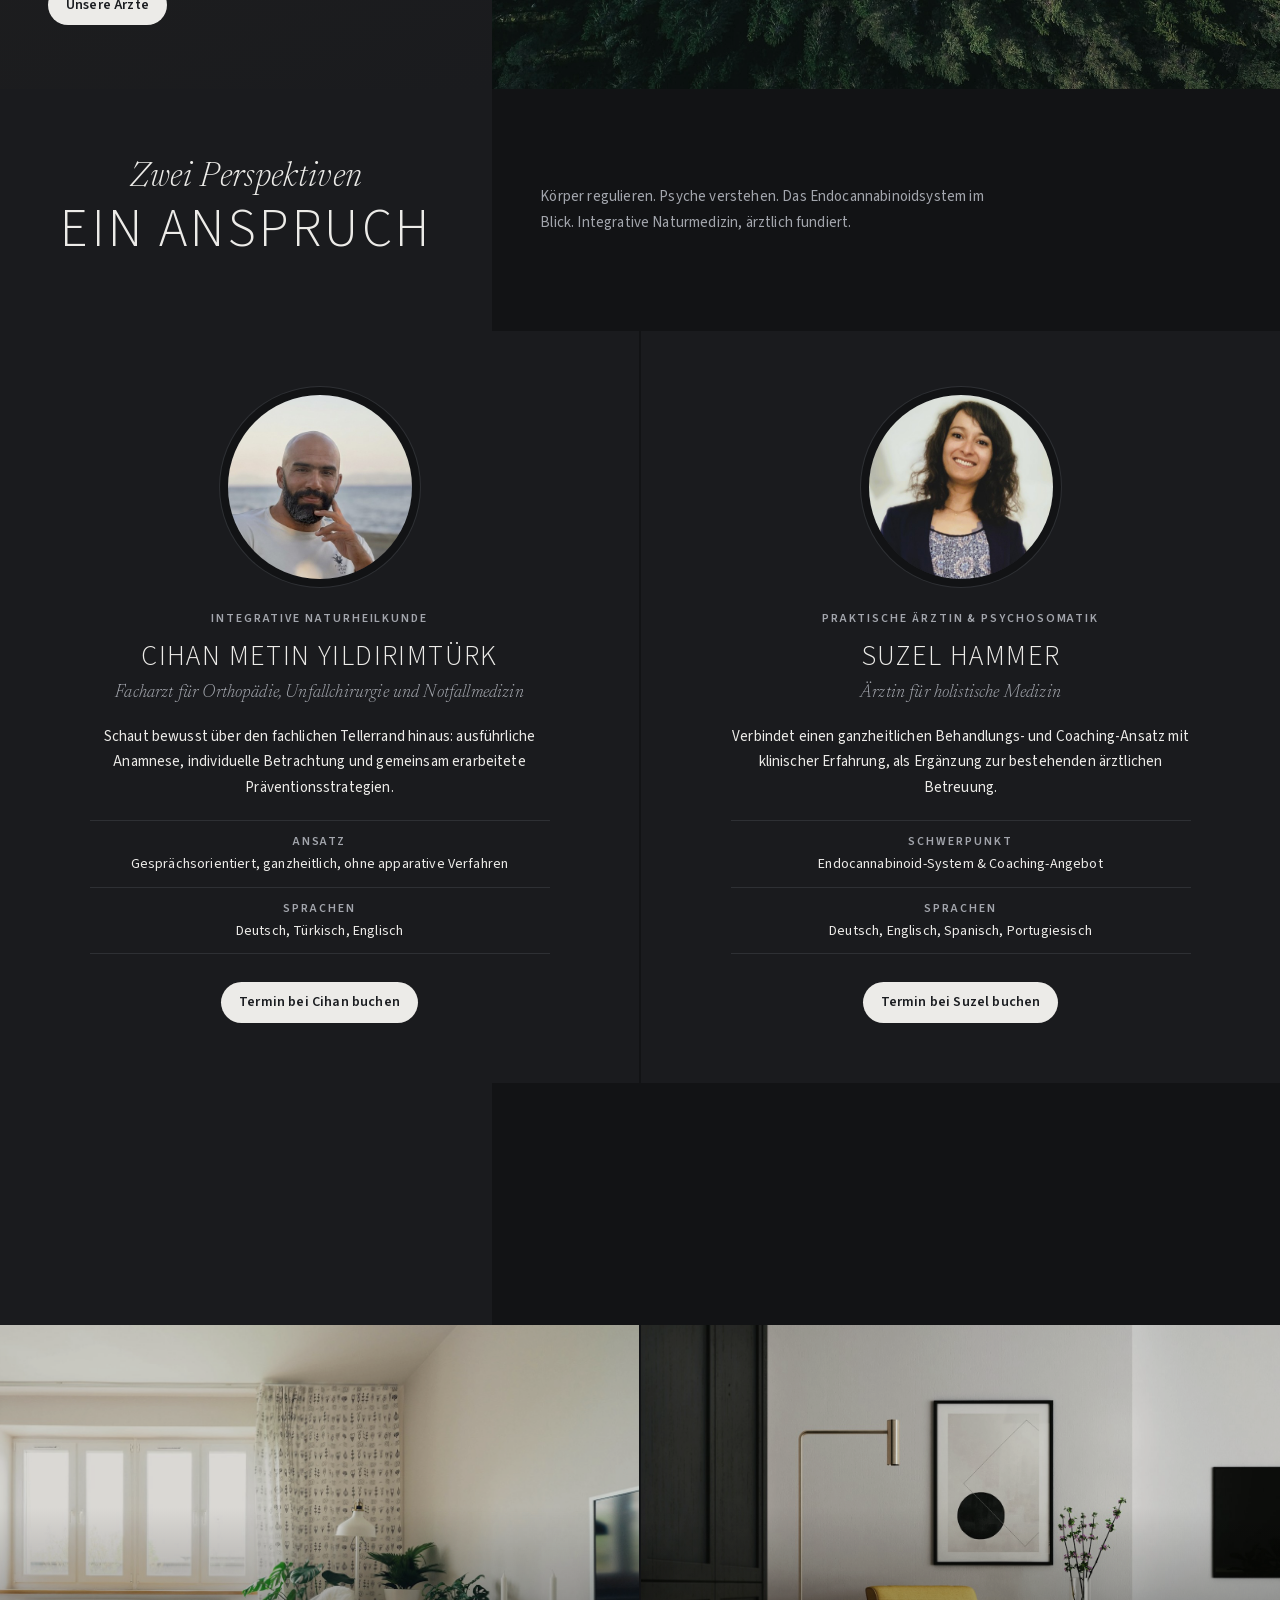
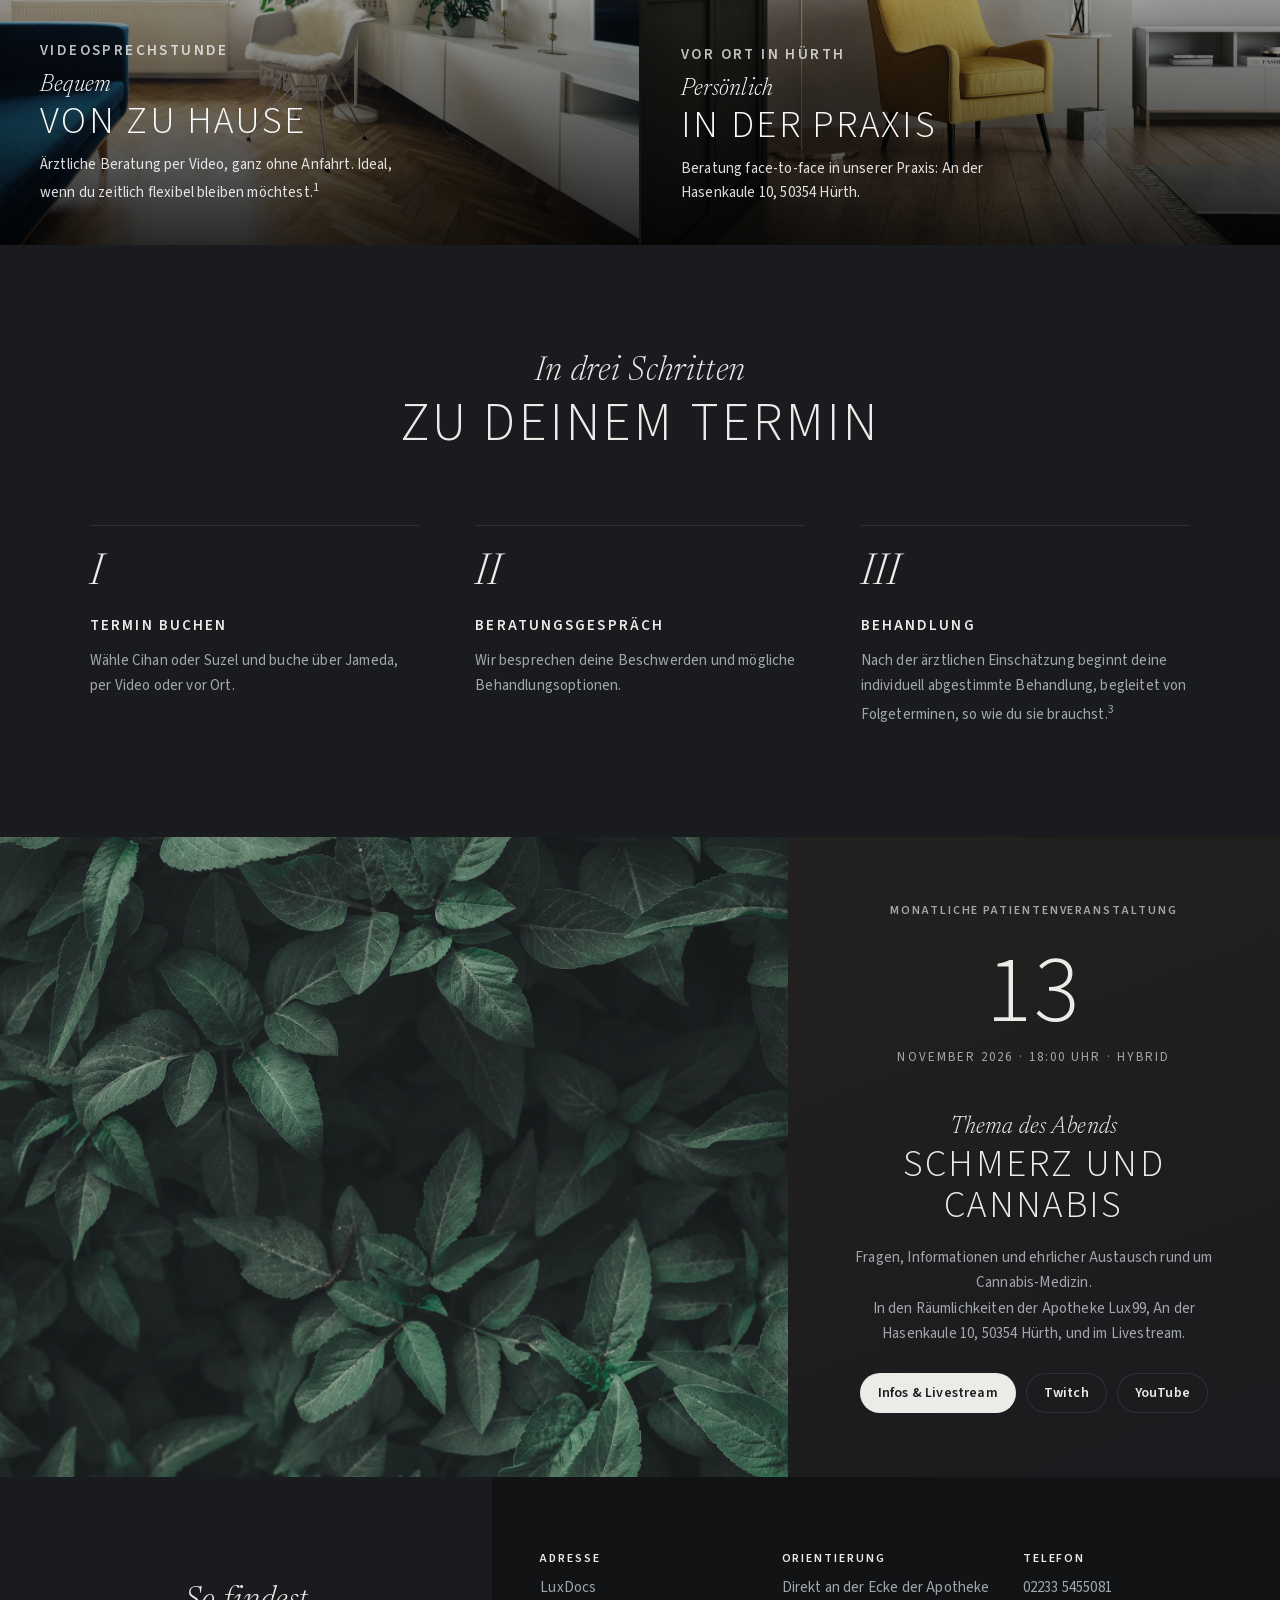
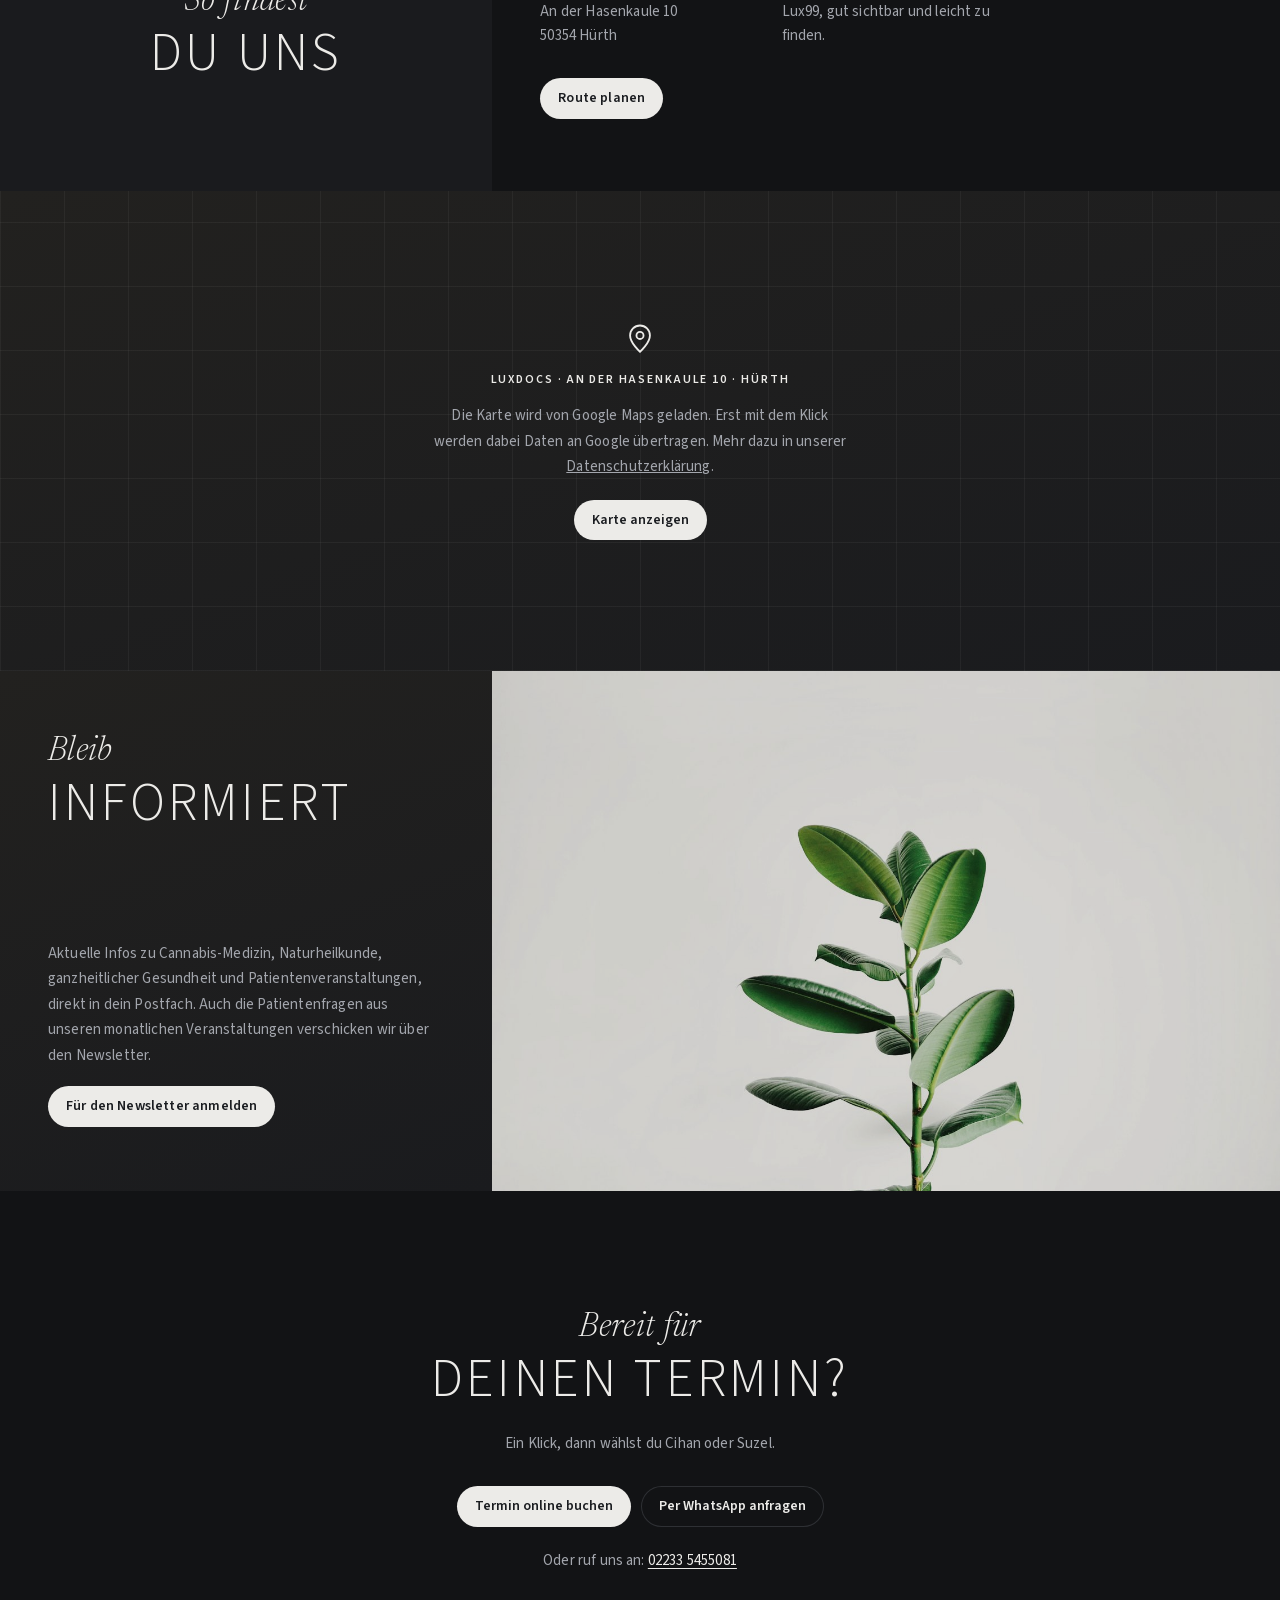
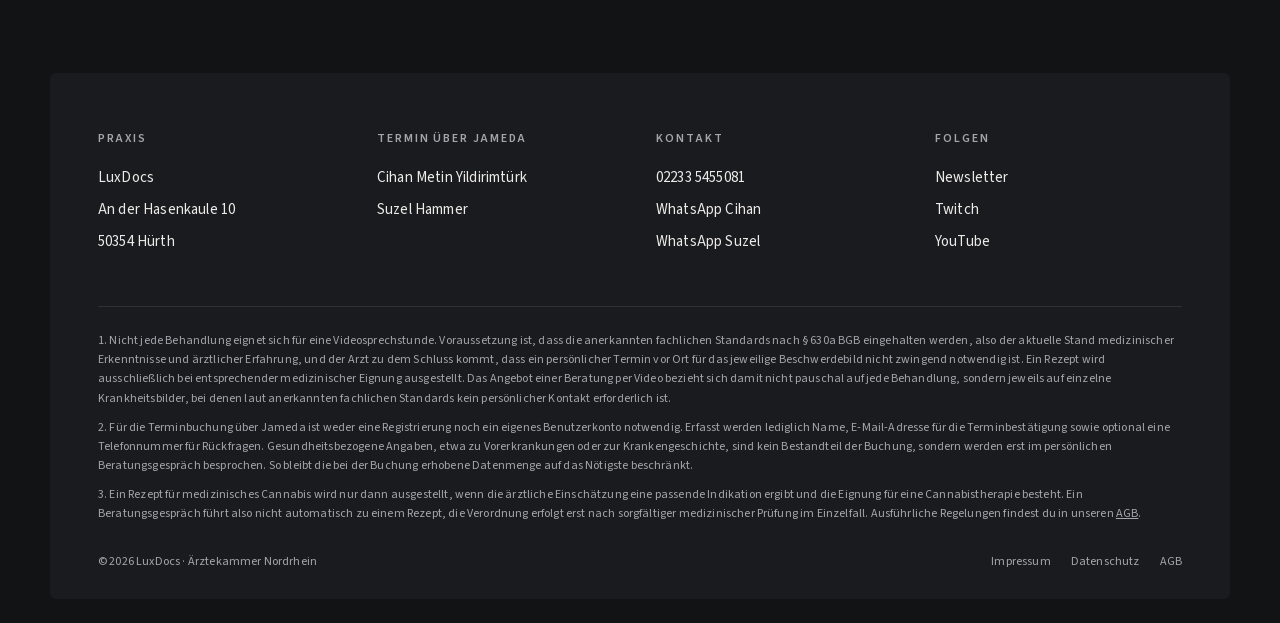
==== commit 3ed70e92: "Fix map embed: use proper Google Maps place URL for LuxDocs" ====
--- a/index.html
+++ b/index.html
@@ -274,7 +274,7 @@
         <a class="pill rv" href="https://www.google.com/maps/search/?api=1&amp;query=An+der+Hasenkaule+10,+50354+H%C3%BCrth" target="_blank" rel="noopener">Route planen</a>
       </div>
     </div>
-    <div class="map" data-map-src="https://maps.google.com/maps?q=50.8804553,6.9073188&amp;t=&amp;z=17&amp;ie=UTF8&amp;iwloc=&amp;output=embed">
+    <div class="map" data-map-src="https://www.google.com/maps/embed?pb=!1m14!1m8!1m3!1d720.2929867195702!2d6.9073188!3d50.8804553!3m2!1i1024!2i768!4f13.1!3m3!1m2!1s0x47bf23664384819b%3A0x65f6eecfe443e707!2sLuxDocs%20Suzel%20Hammer!5e1!3m2!1sde!2sde!4v1792583925996!5m2!1sde!2sde">
       <div class="map-consent">
         <svg viewBox="0 0 24 24" fill="none" stroke="currentColor" stroke-width="1.3" aria-hidden="true"><path d="M12 21s7-6.2 7-11.5A7 7 0 0 0 5 9.5C5 14.8 12 21 12 21z"/><circle cx="12" cy="9.5" r="2.5"/></svg>
         <p class="kicker">LuxDocs · An der Hasenkaule 10 · Hürth</p>
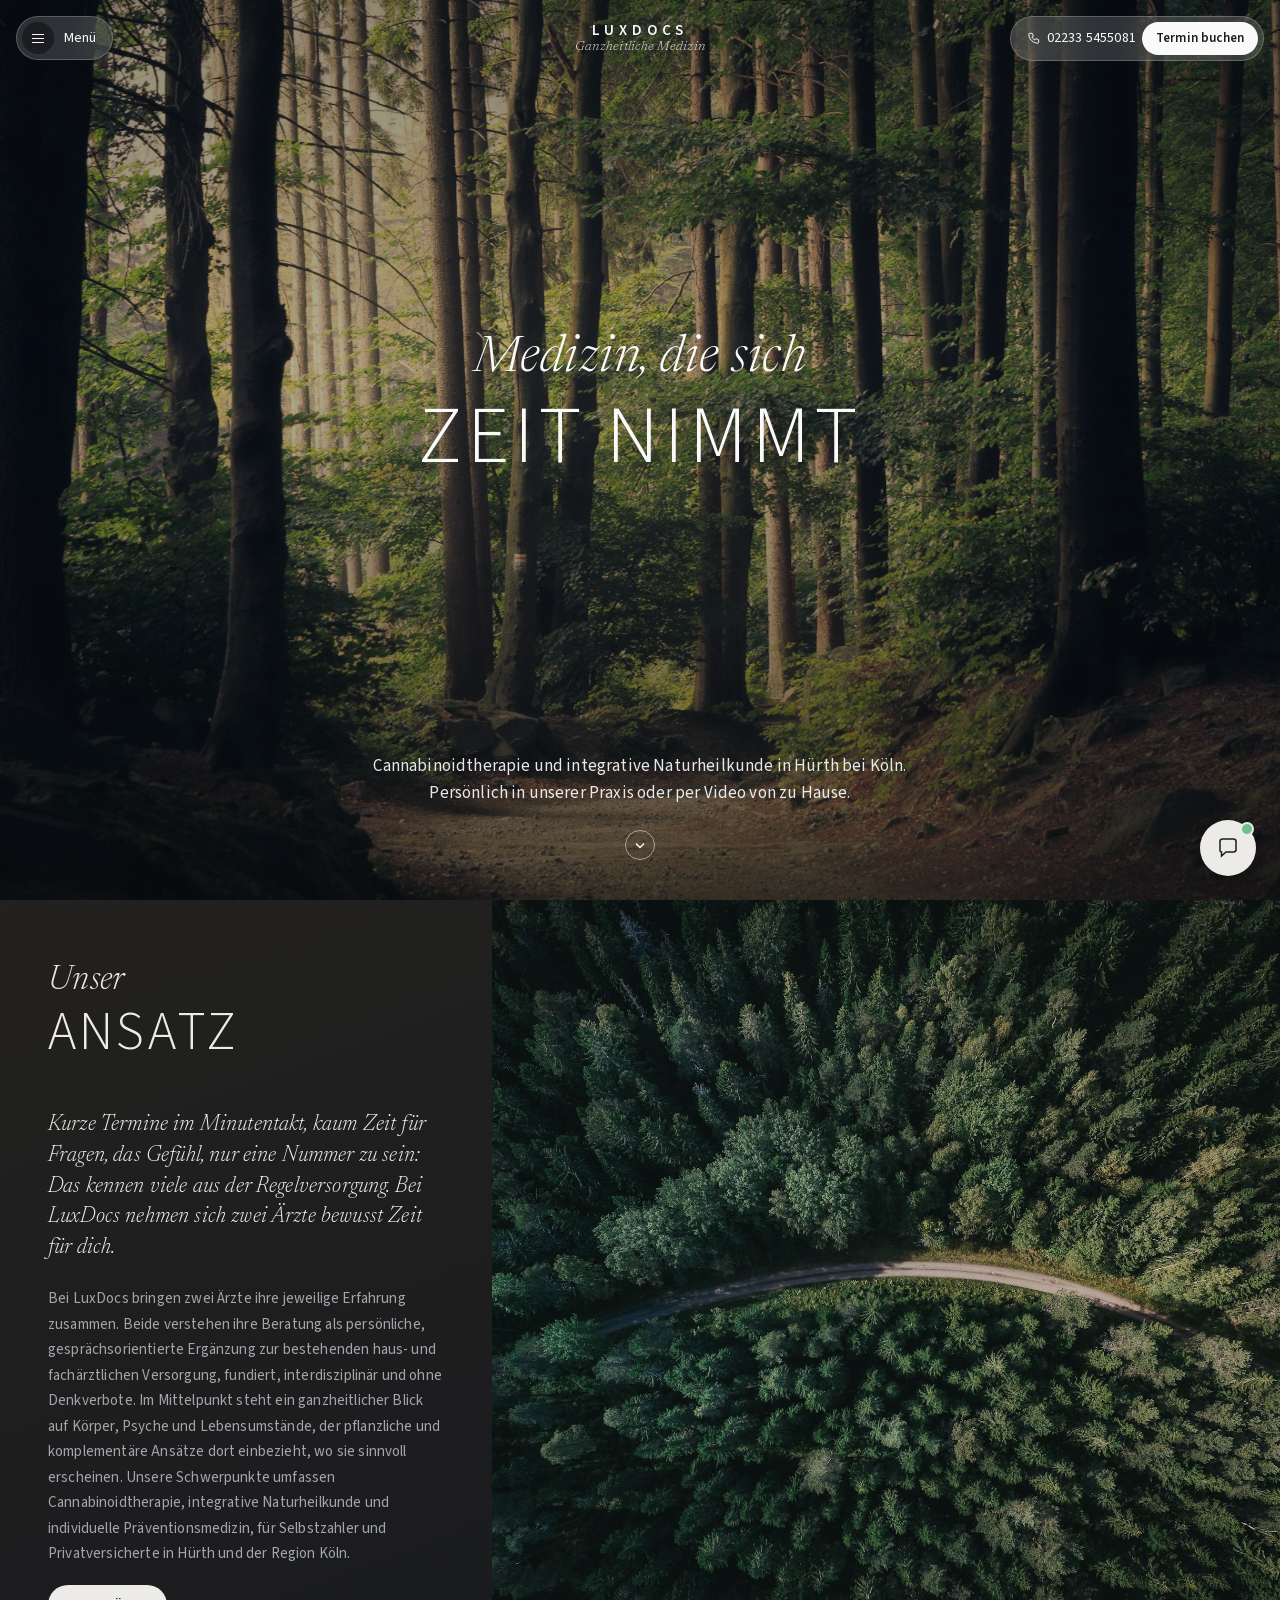
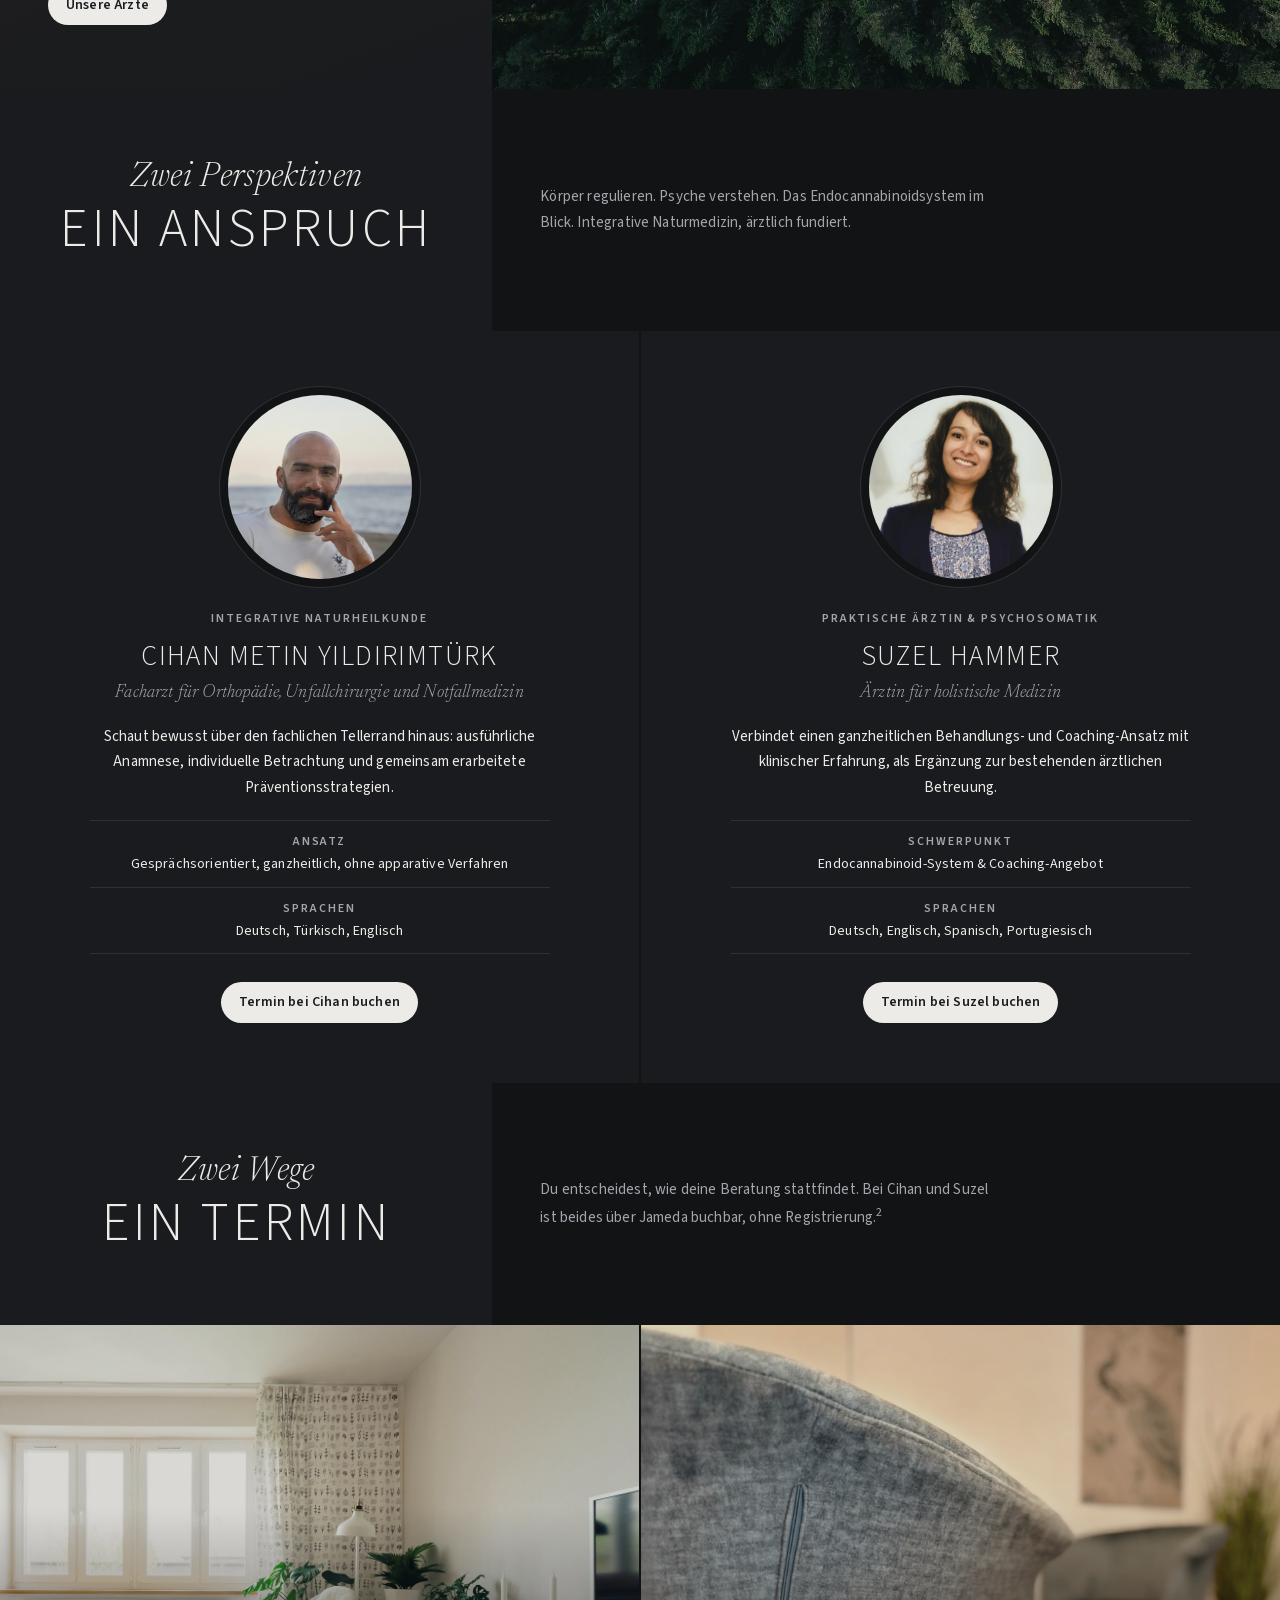
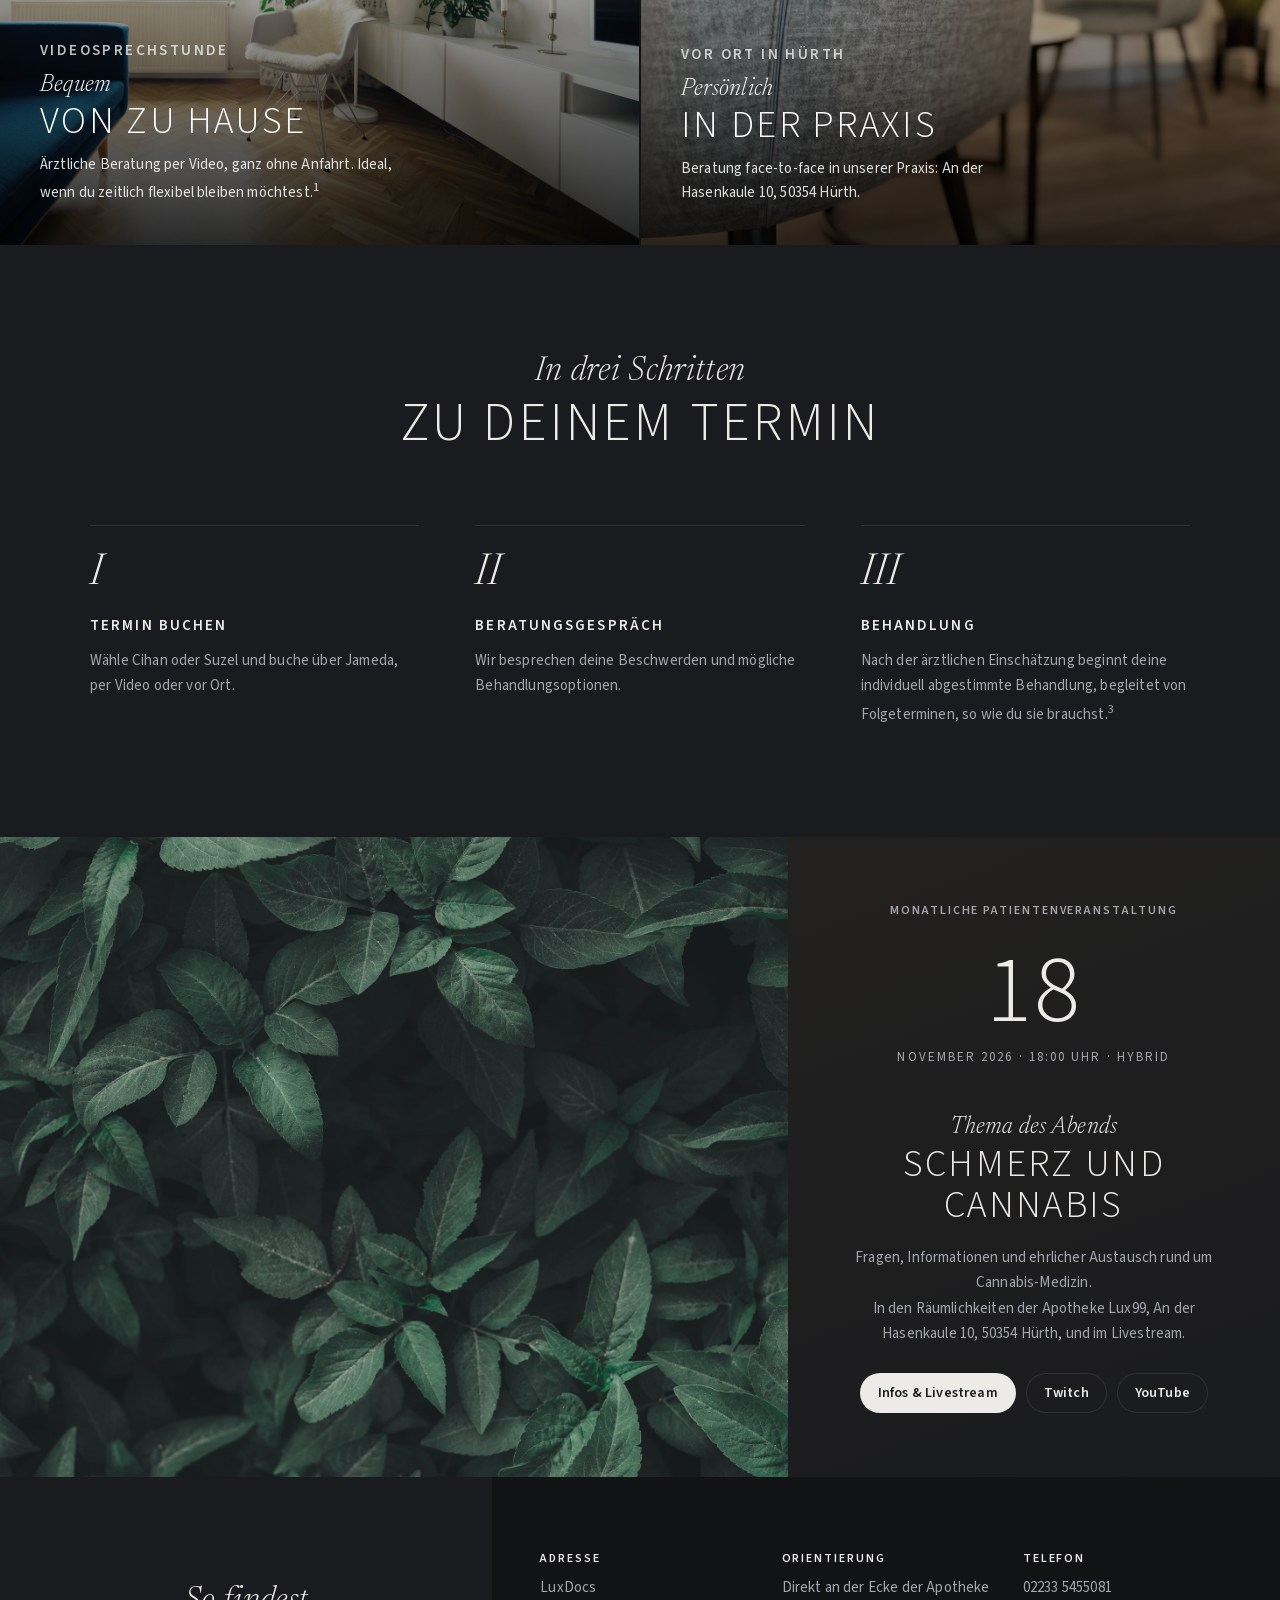
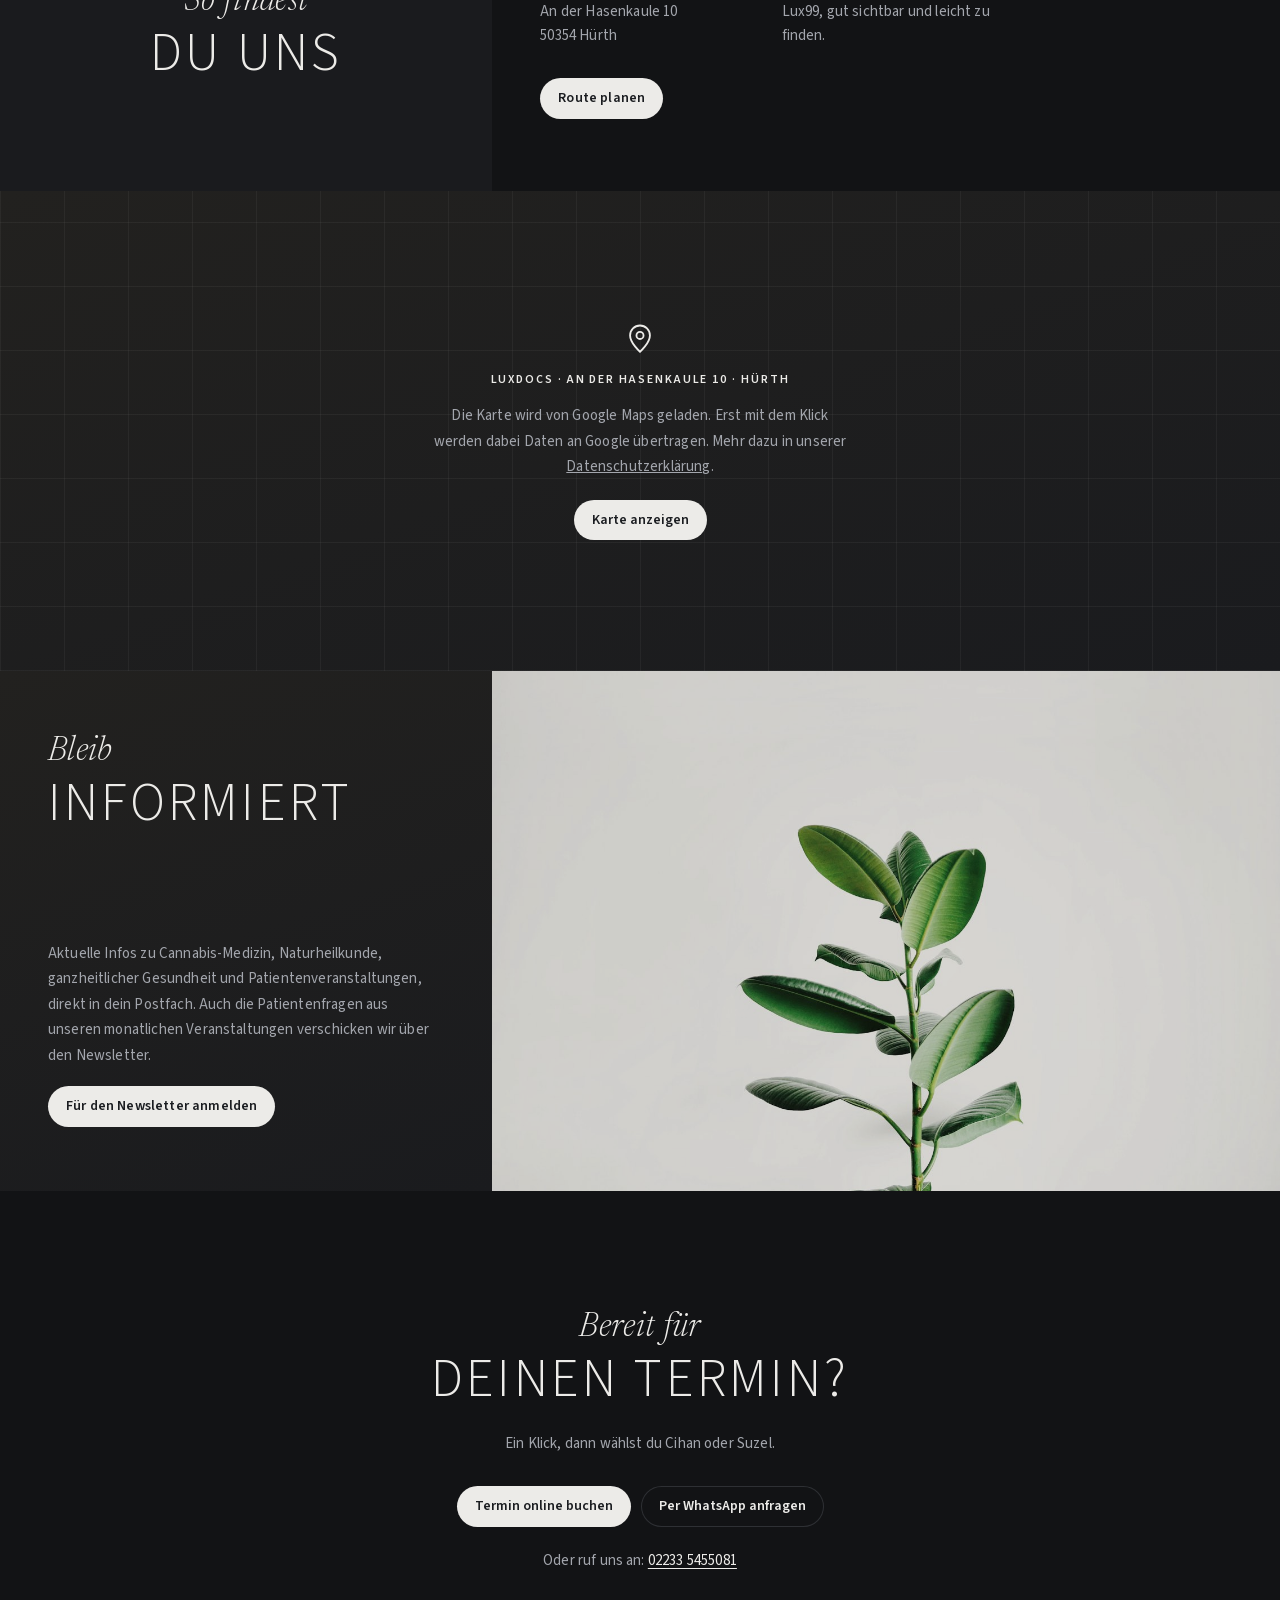
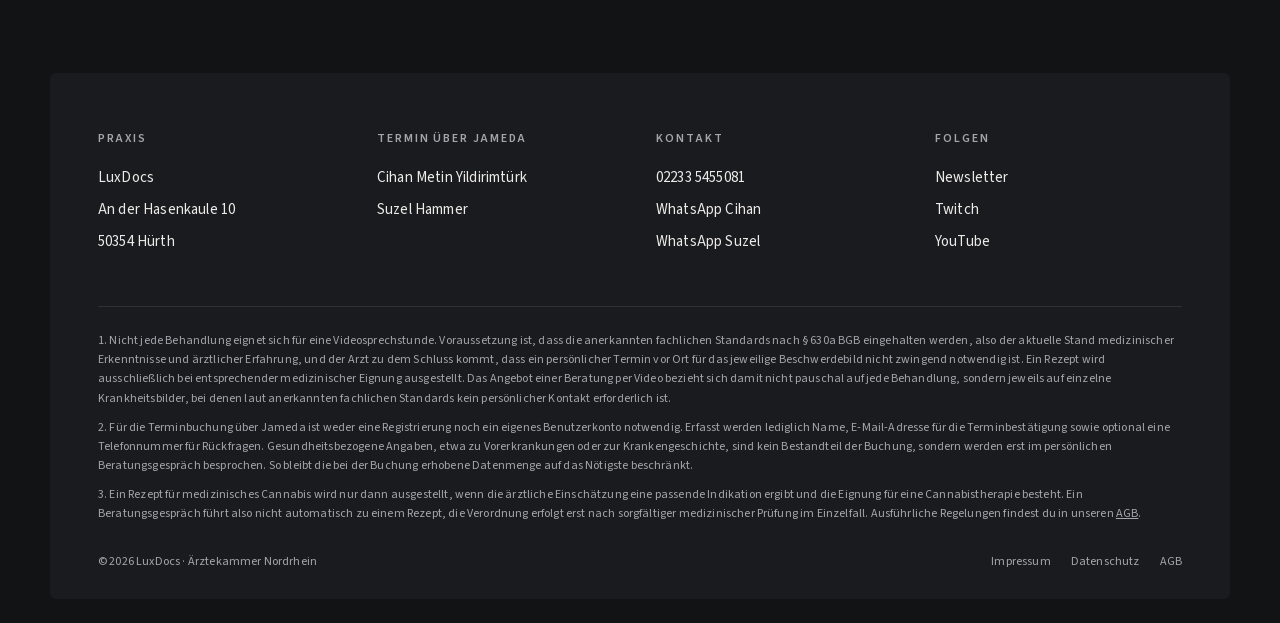
==== commit 4fec4e39: "Update event date to 18 November" ====
--- a/index.html
+++ b/index.html
@@ -246,7 +246,7 @@
     <div class="panel center">
       <div class="rv">
         <p class="kicker event-kicker">Monatliche Patientenveranstaltung</p>
-        <div class="date-big">13</div>
+        <div class="date-big">18</div>
         <p class="date-sub">November 2026 · 18:00 Uhr · Hybrid</p>
       </div>
       <div class="rv">
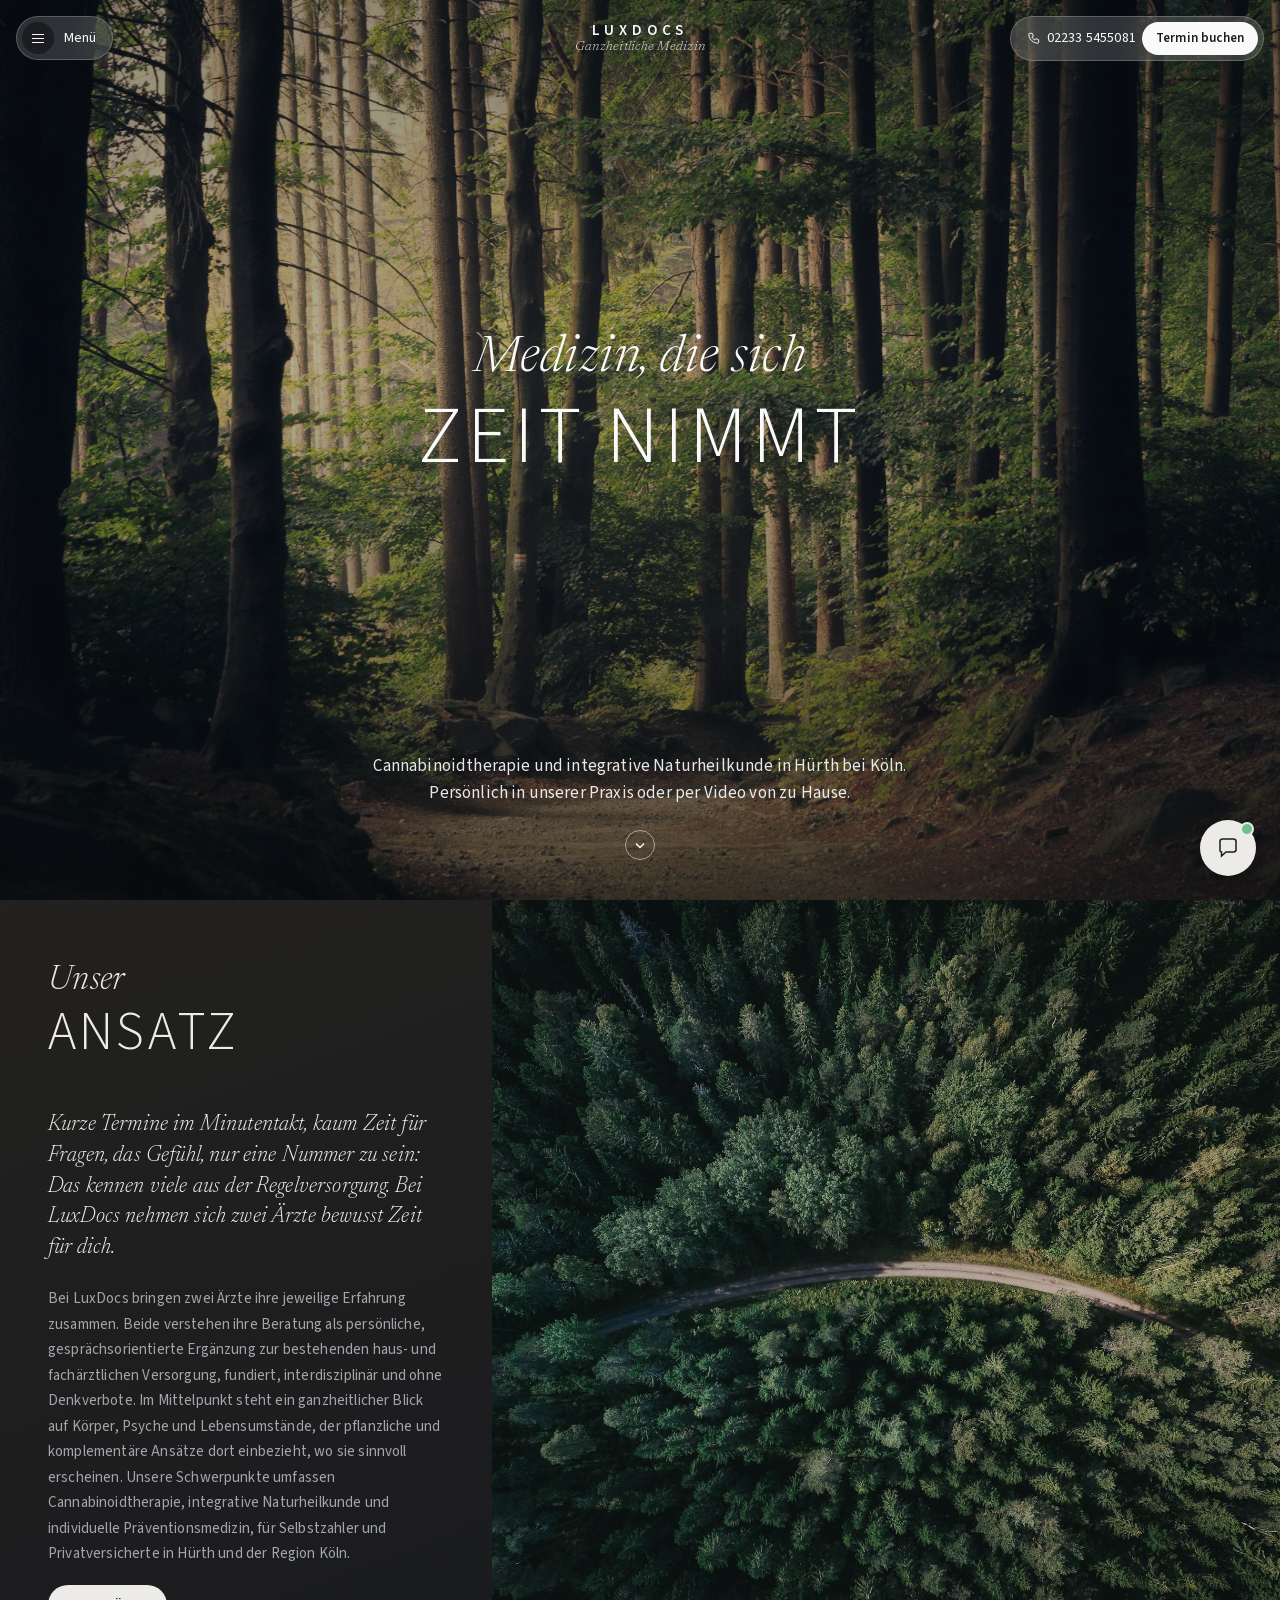
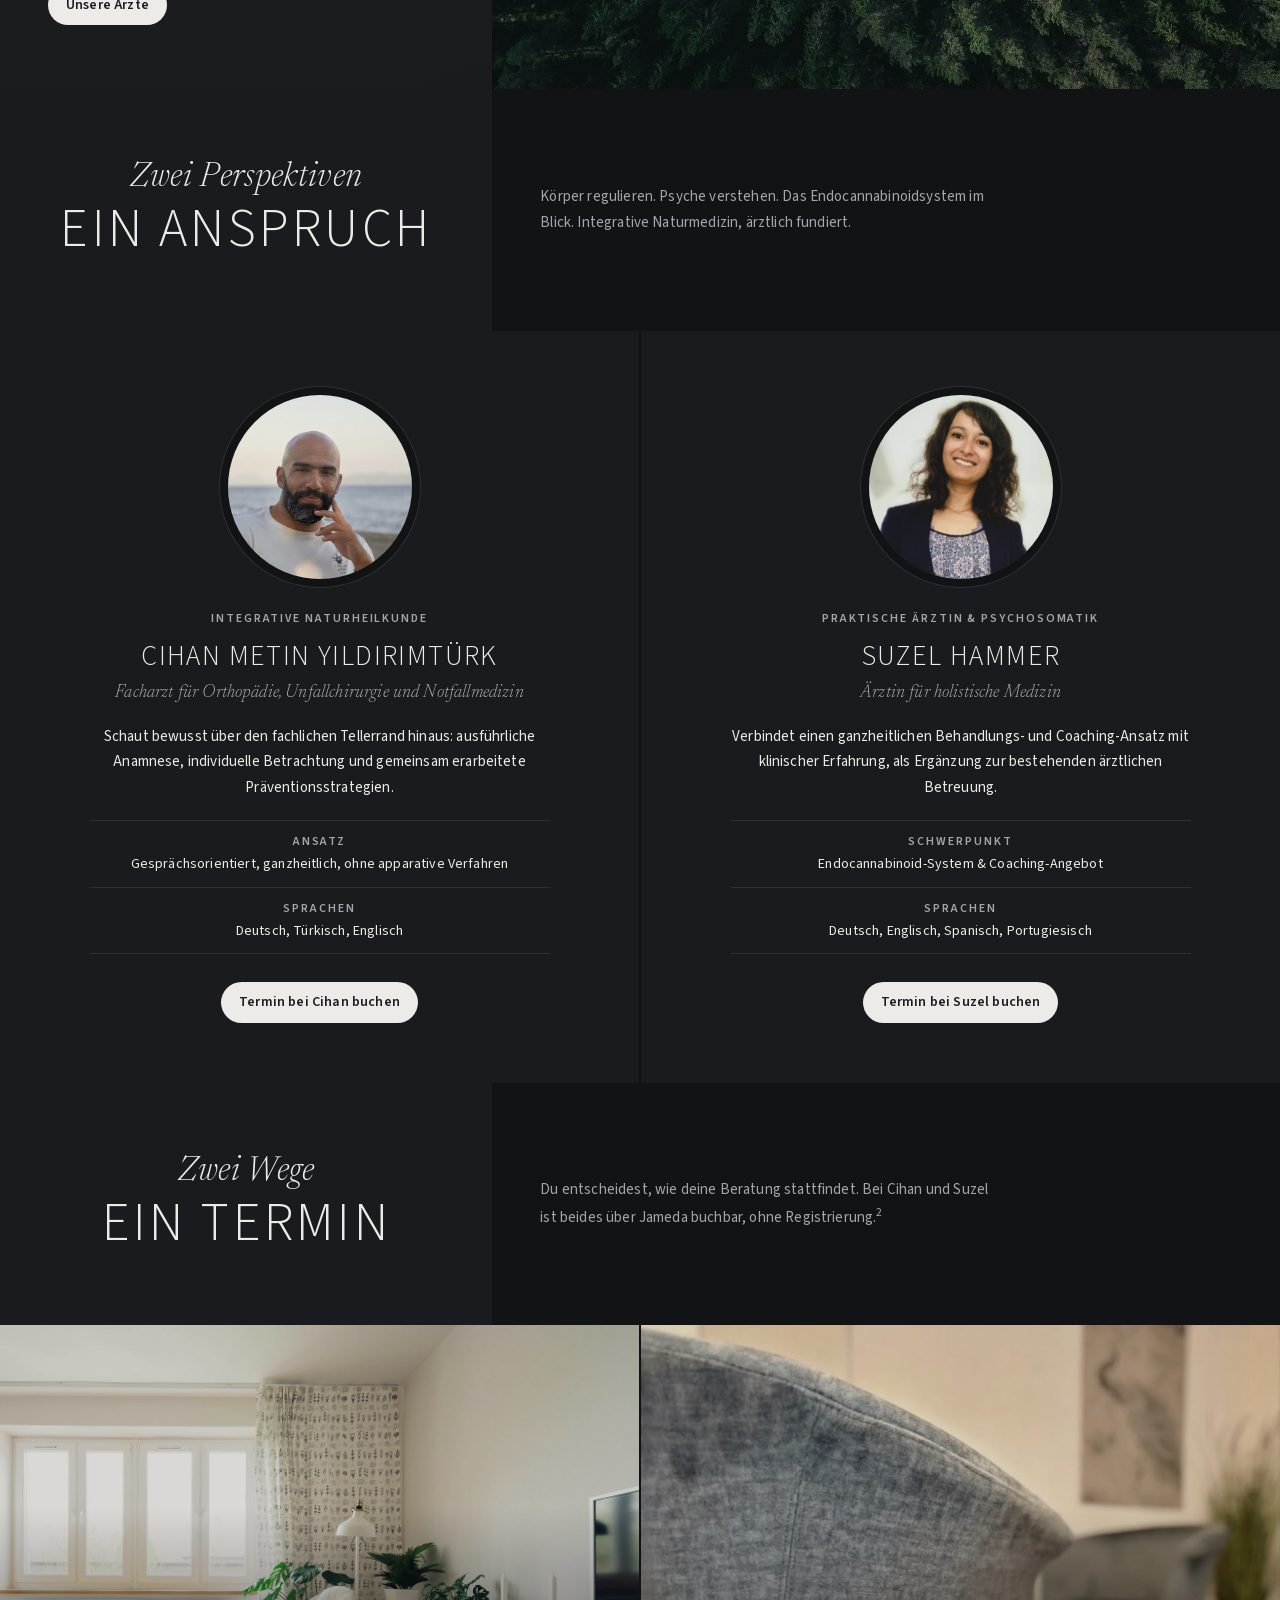
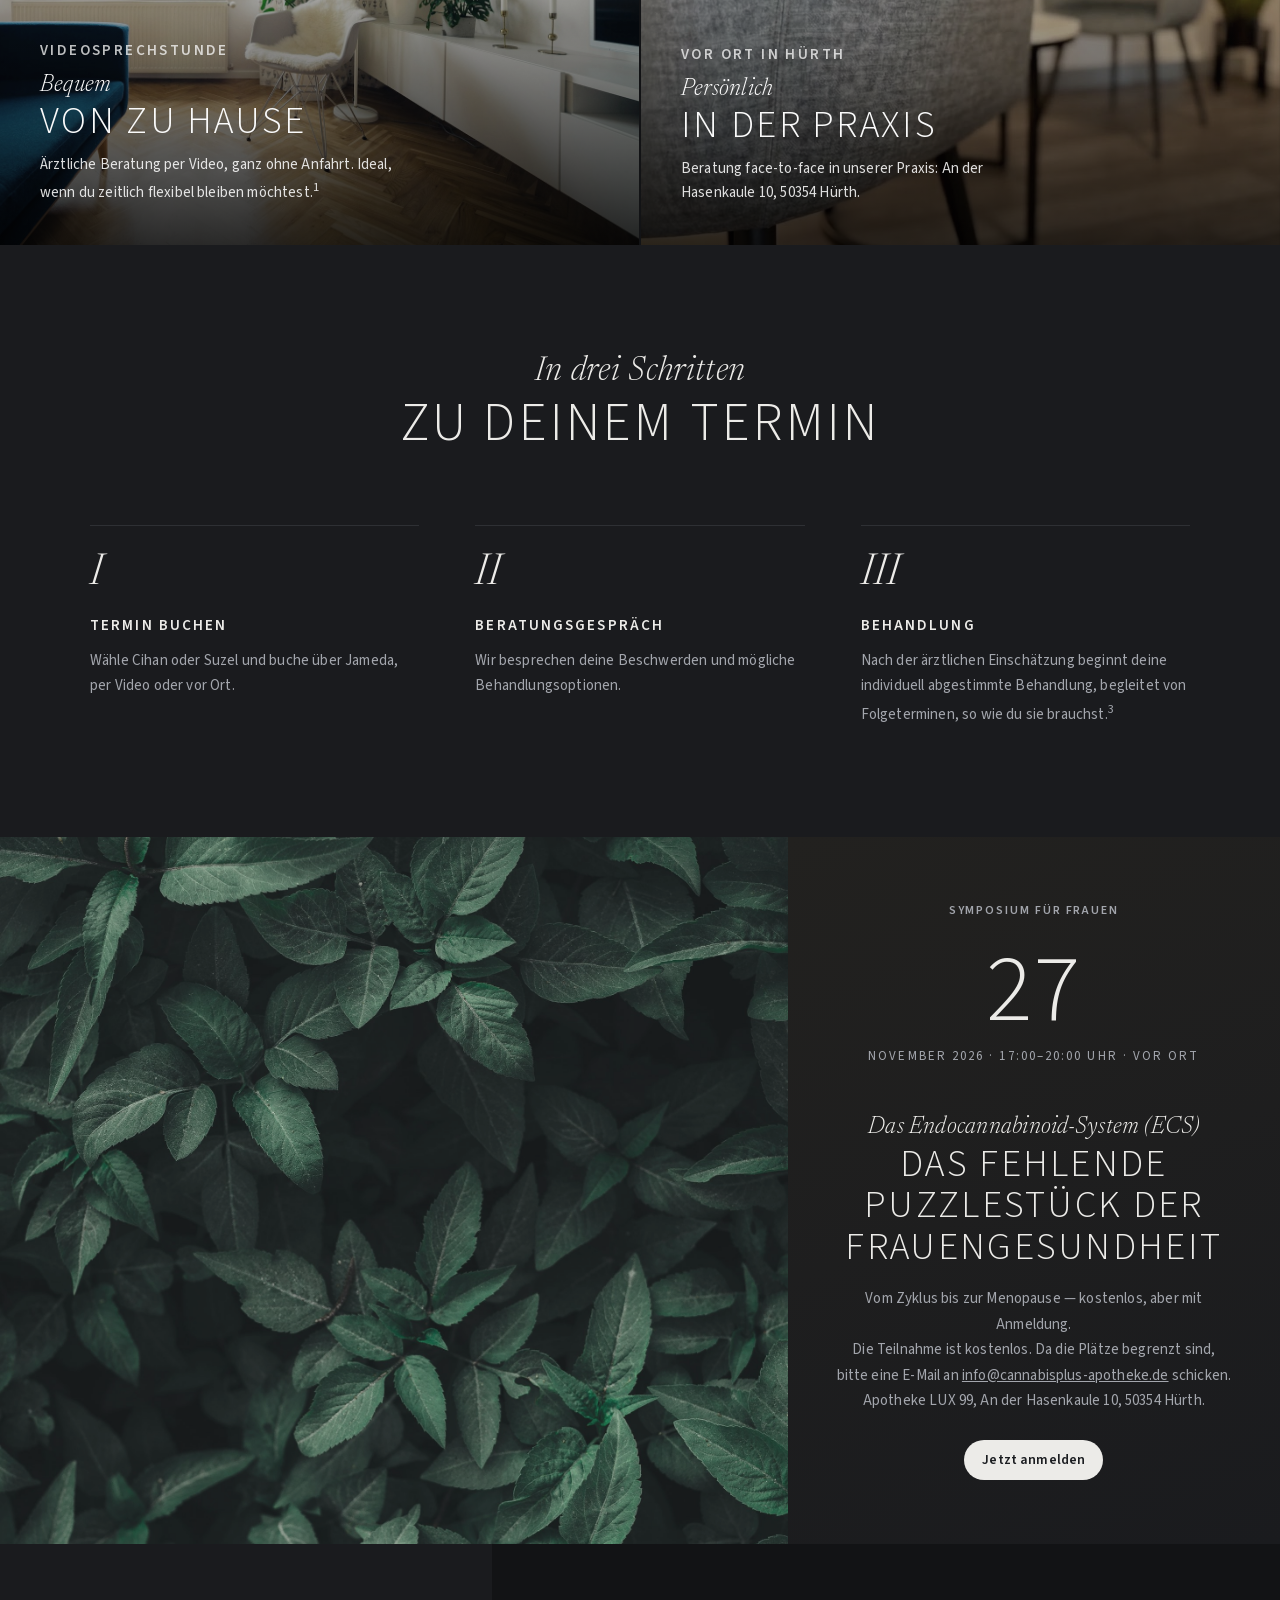
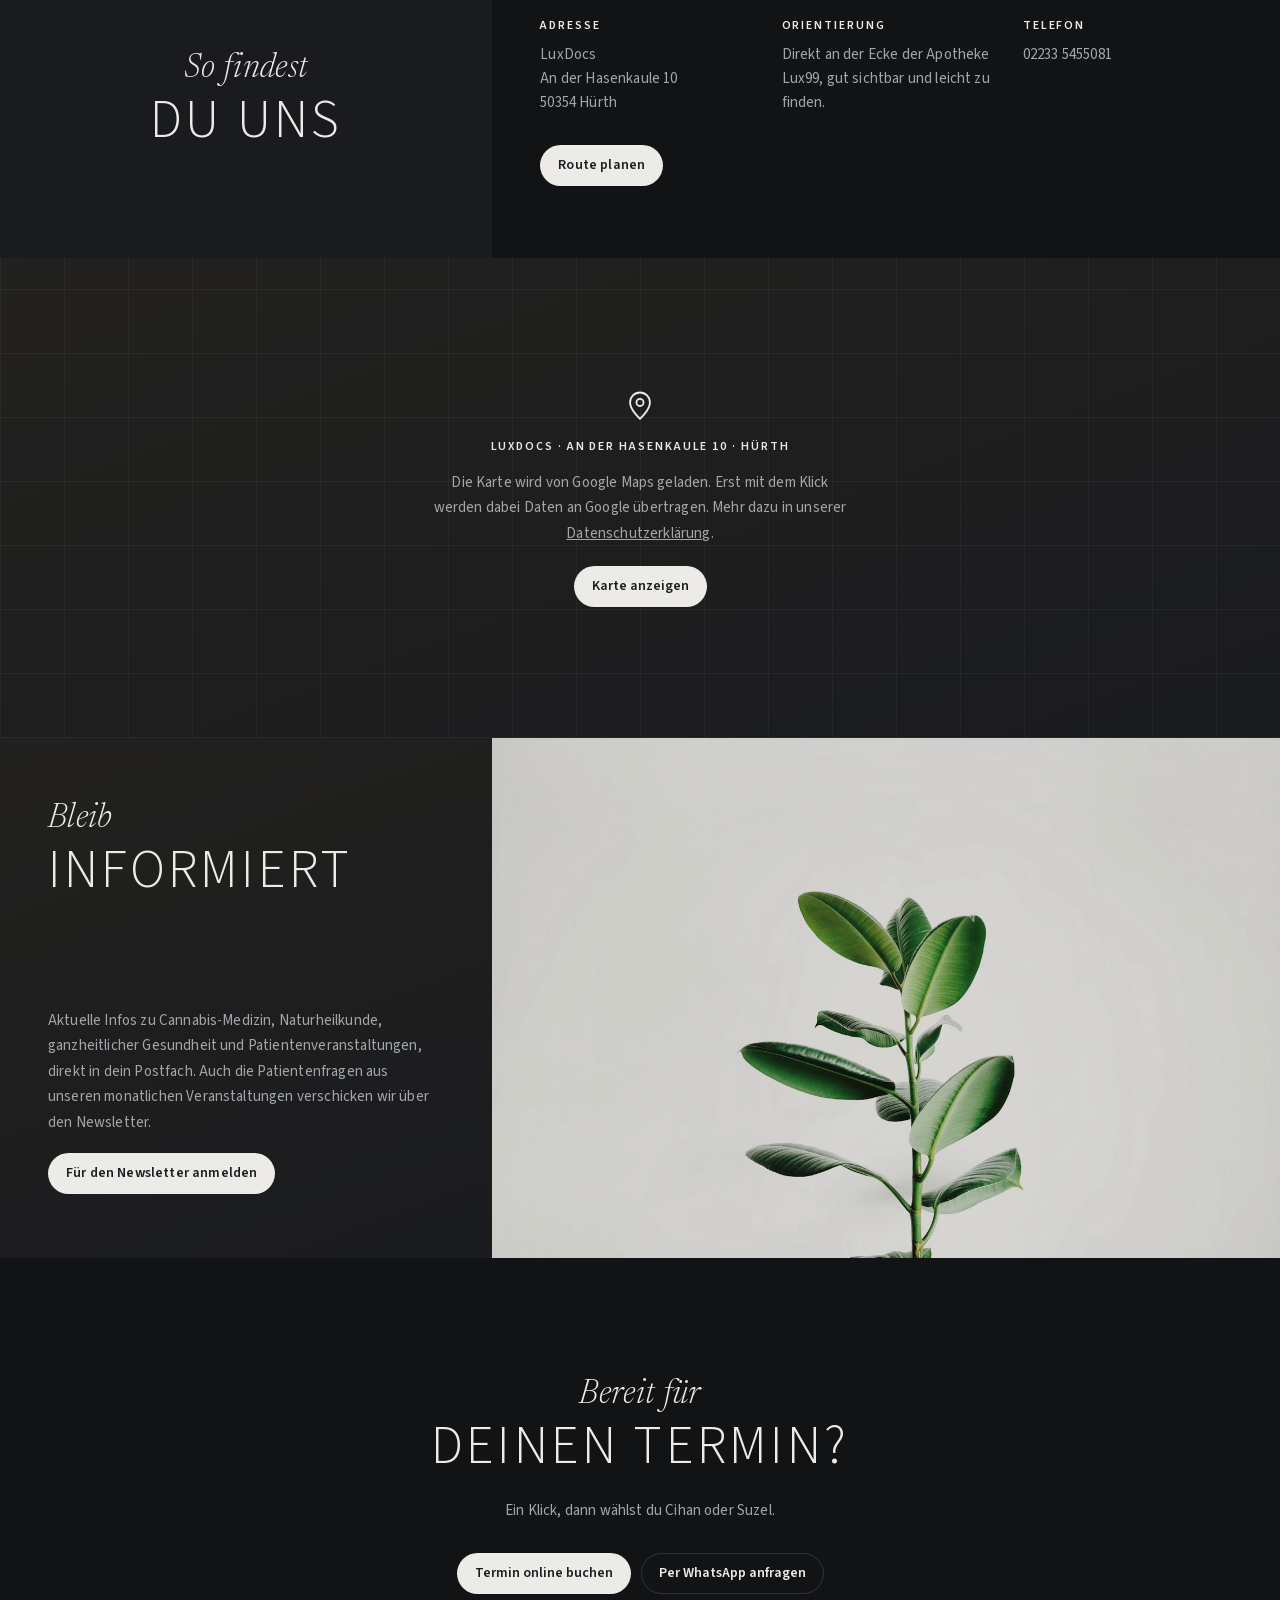
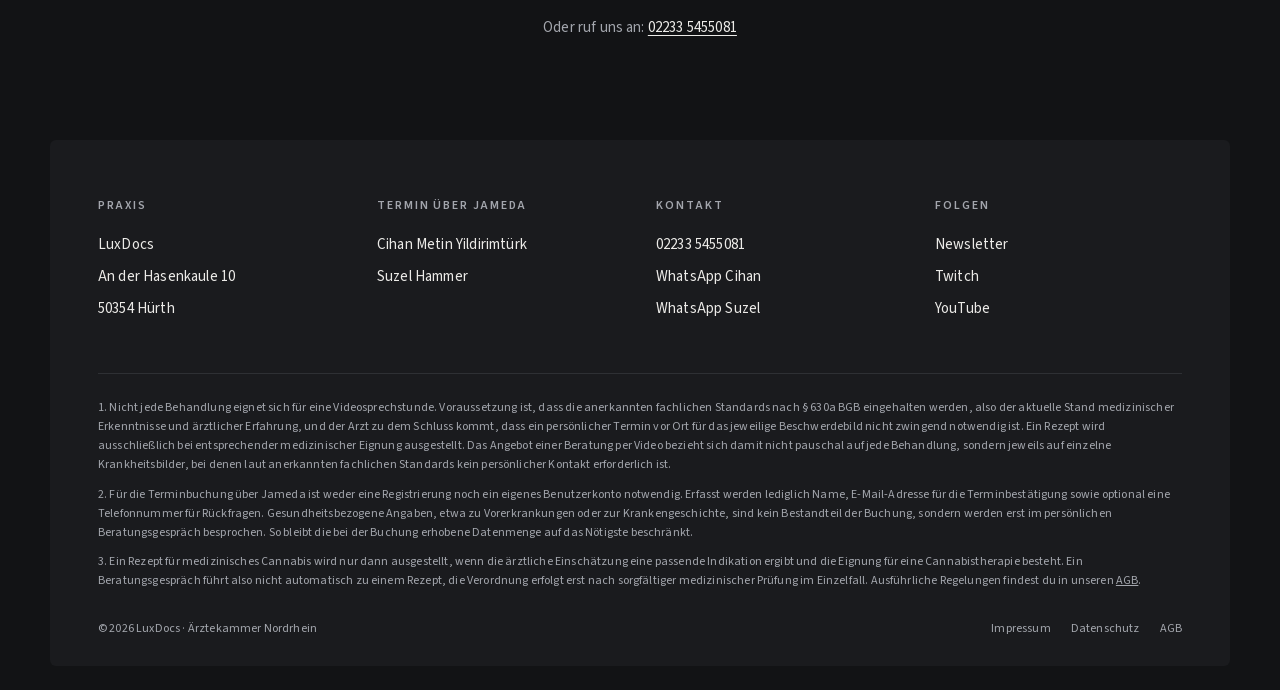
==== commit 816bb87e: "Update index.html" ====
--- a/index.html
+++ b/index.html
@@ -245,17 +245,15 @@
   <section class="split rev" id="veranstaltung">
     <div class="panel center">
       <div class="rv">
-        <p class="kicker event-kicker">Monatliche Patientenveranstaltung</p>
-        <div class="date-big">18</div>
-        <p class="date-sub">November 2026 · 18:00 Uhr · Hybrid</p>
+        <p class="kicker event-kicker">Symposium für Frauen</p>
+        <div class="date-big">27</div>
+        <p class="date-sub">November 2026 · 17:00–20:00 Uhr · Vor Ort</p>
       </div>
       <div class="rv">
-        <h2 class="hl hl-m"><em>Thema des Abends</em><span>Schmerz und Cannabis</span></h2>
-        <p class="event-meta">Fragen, Informationen und ehrlicher Austausch rund um Cannabis-Medizin.<br>In den Räumlichkeiten der Apotheke Lux99, An der Hasenkaule 10, 50354 Hürth, und im Livestream.</p>
+        <h2 class="hl hl-m"><em>Das Endocannabinoid-System (ECS)</em><span>Das fehlende Puzzlestück der Frauengesundheit</span></h2>
+        <p class="event-meta">Vom Zyklus bis zur Menopause — kostenlos, aber mit Anmeldung.<br>Die Teilnahme ist kostenlos. Da die Plätze begrenzt sind, bitte eine E-Mail an <a href="mailto:info@cannabisplus-apotheke.de">info@cannabisplus-apotheke.de</a> schicken.<br>Apotheke LUX 99, An der Hasenkaule 10, 50354 Hürth.</p>
         <div class="links">
-          <a class="pill" href="https://www.cannabis-konkret.de/" target="_blank" rel="noopener">Infos &amp; Livestream</a>
-          <a class="pill ghost" href="https://www.twitch.tv/luxdocs" target="_blank" rel="noopener">Twitch</a>
-          <a class="pill ghost" href="https://www.youtube.com/@LuxDocs-z8n" target="_blank" rel="noopener">YouTube</a>
+          <a class="pill" href="https://www.eventbrite.de/e/frauengesundheit-neu-gedacht-kraftvoll-durch-jede-lebensphase-tickets-2003779140349?aff=oddtdtcreator" target="_blank" rel="noopener">Jetzt anmelden</a>
         </div>
       </div>
     </div>
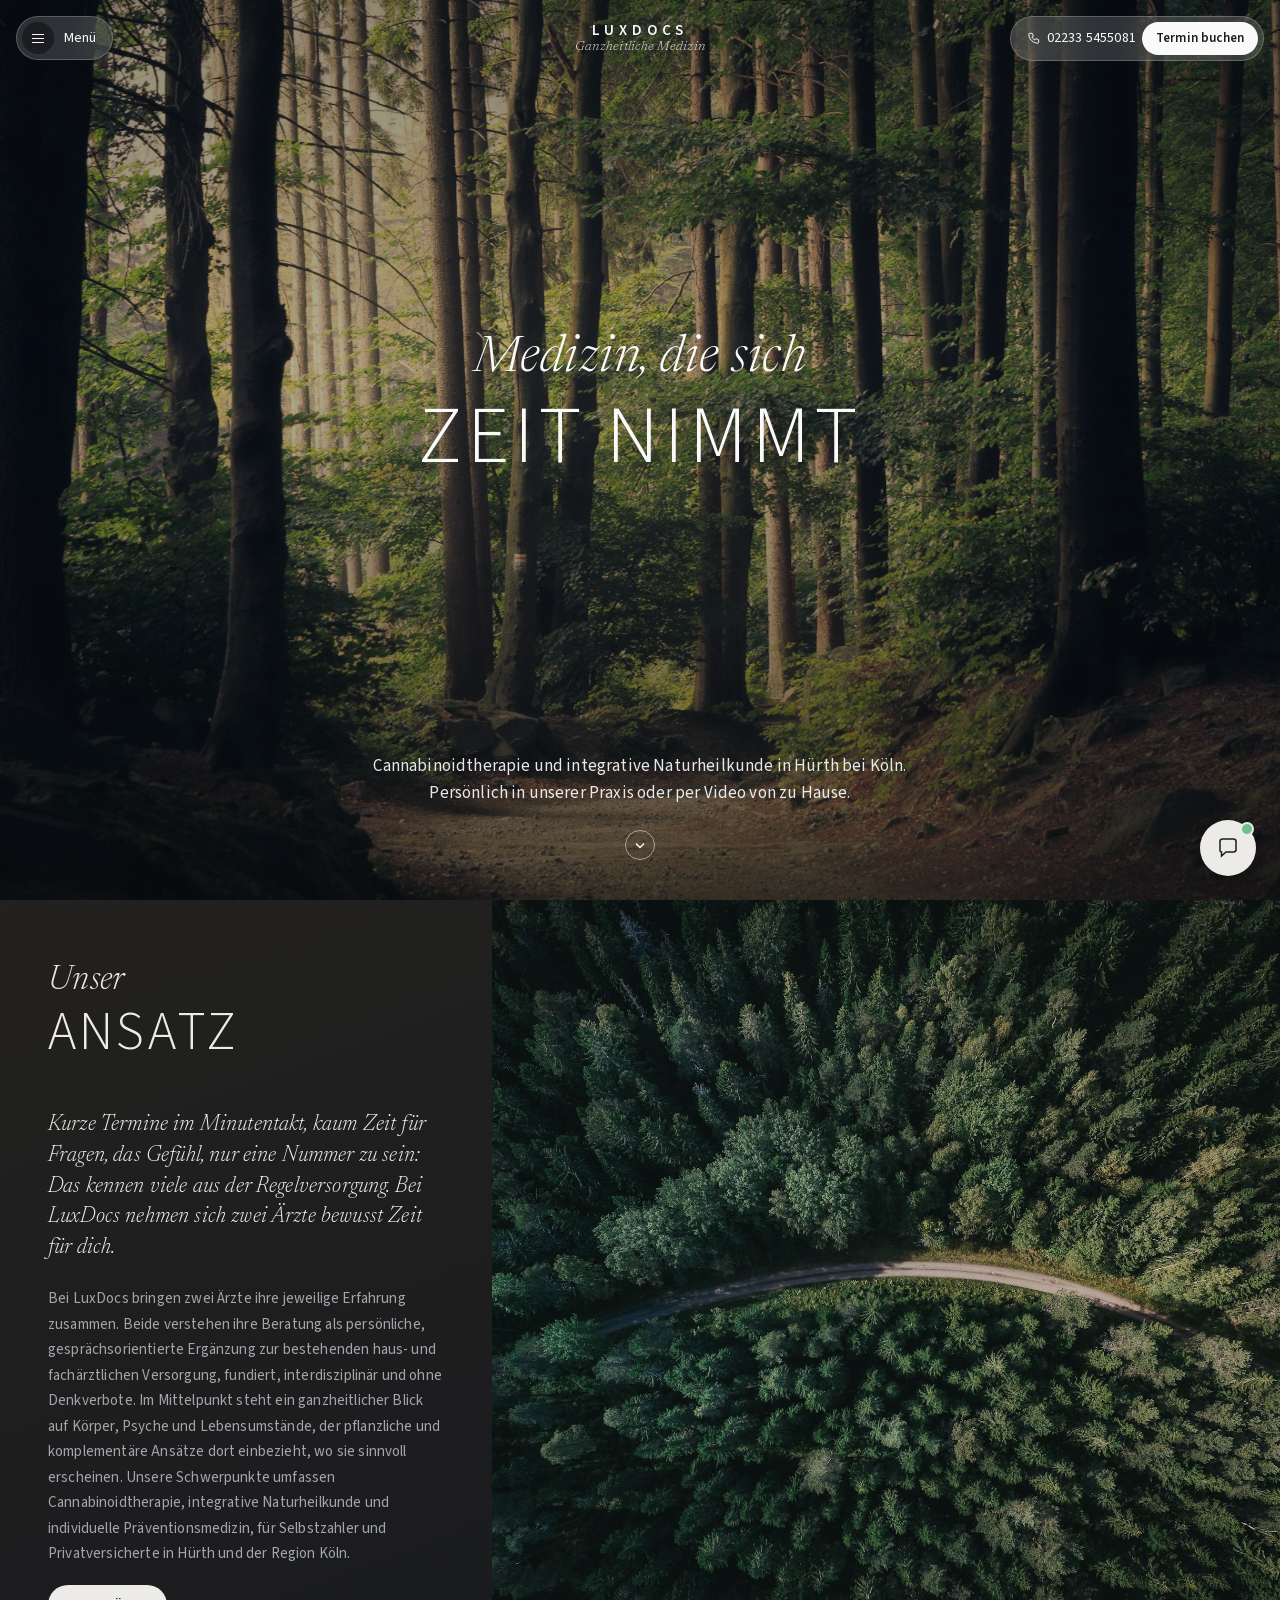
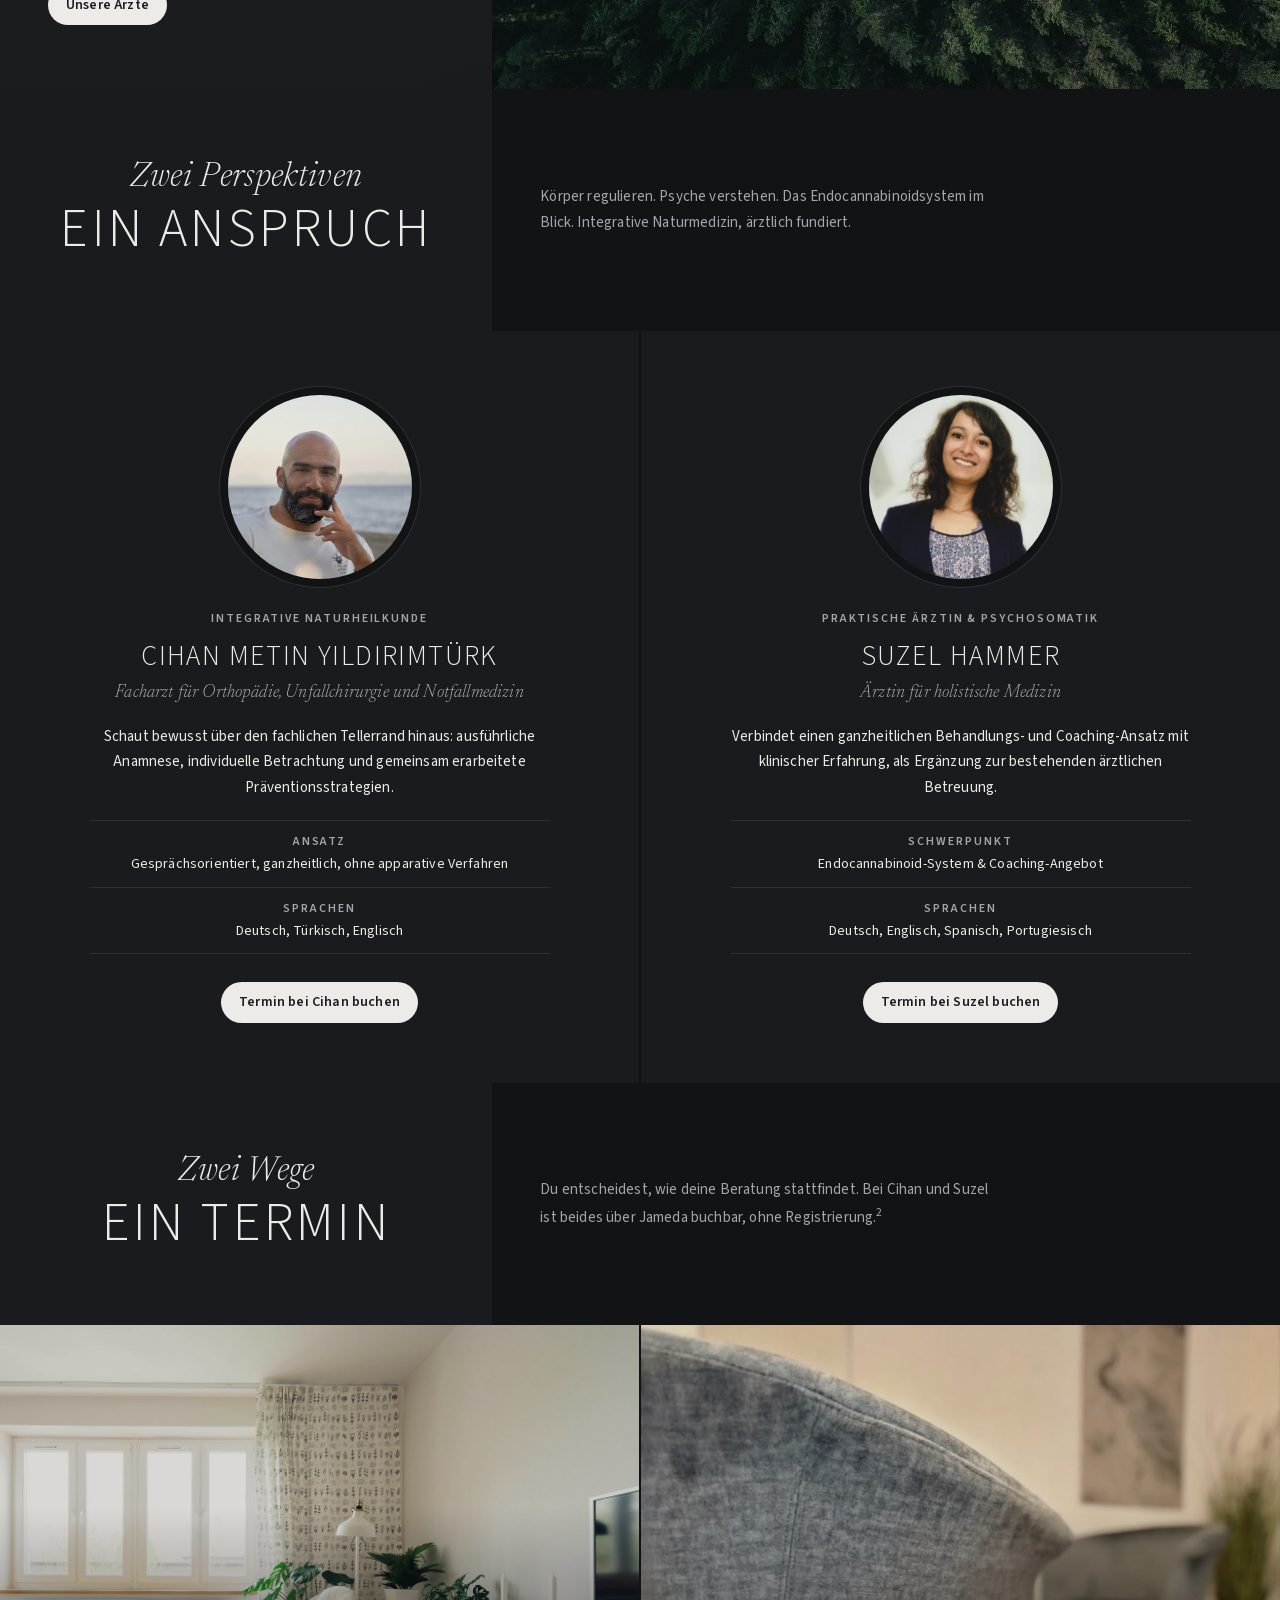
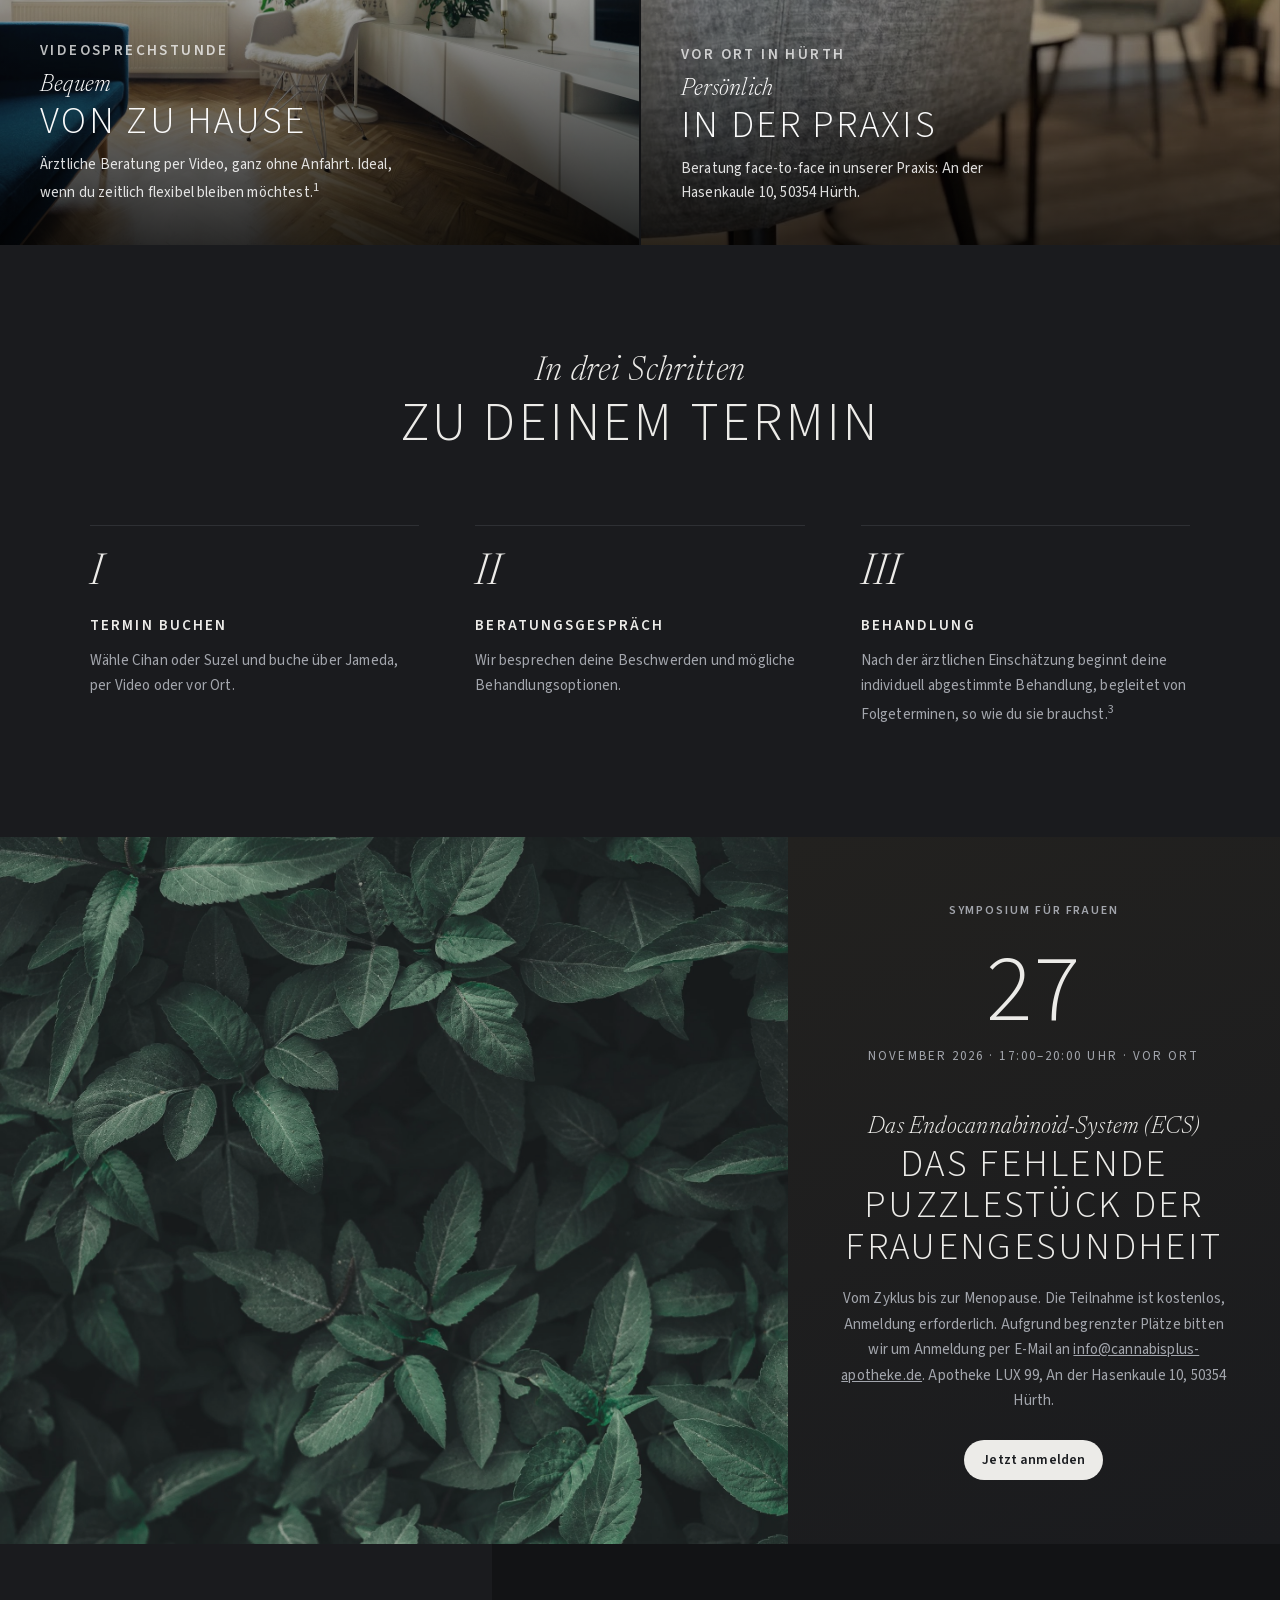
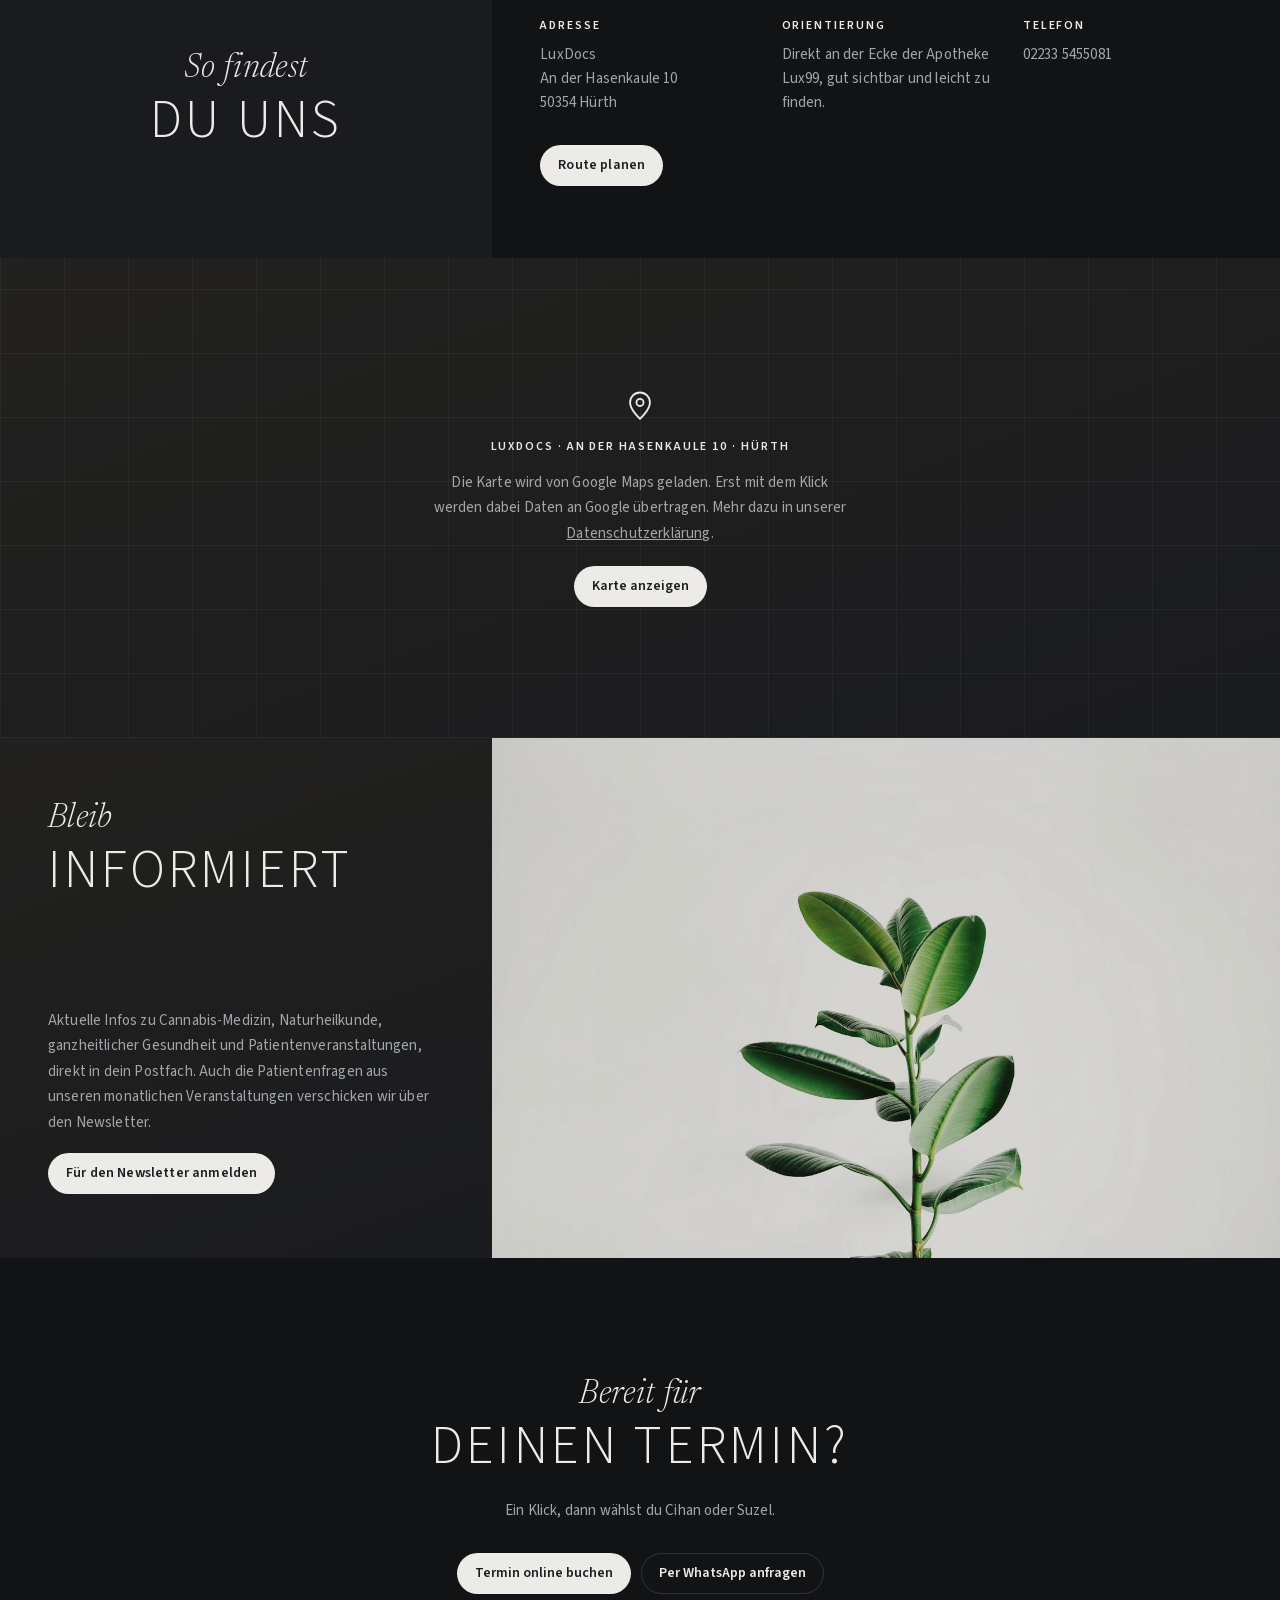
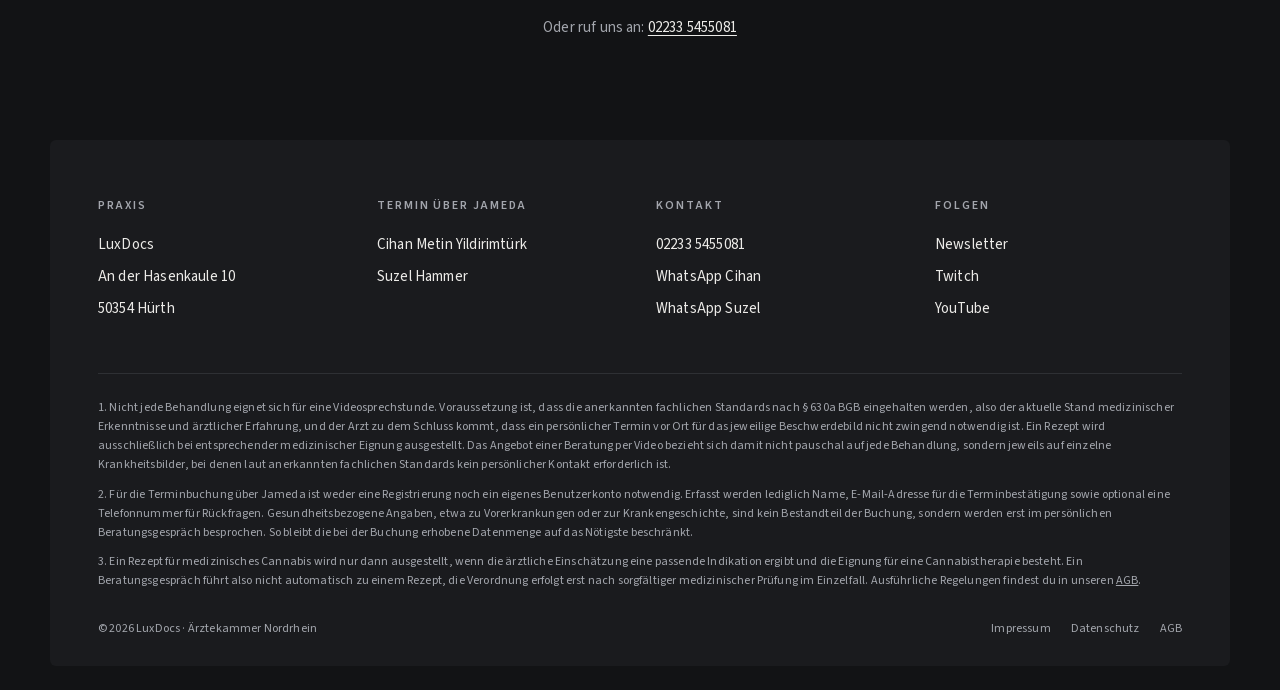
==== commit ee6efb7b: "Update index.html" ====
--- a/index.html
+++ b/index.html
@@ -251,7 +251,7 @@
       </div>
       <div class="rv">
         <h2 class="hl hl-m"><em>Das Endocannabinoid-System (ECS)</em><span>Das fehlende Puzzlestück der Frauengesundheit</span></h2>
-        <p class="event-meta">Vom Zyklus bis zur Menopause — kostenlos, aber mit Anmeldung.<br>Die Teilnahme ist kostenlos. Da die Plätze begrenzt sind, bitte eine E-Mail an <a href="mailto:info@cannabisplus-apotheke.de">info@cannabisplus-apotheke.de</a> schicken.<br>Apotheke LUX 99, An der Hasenkaule 10, 50354 Hürth.</p>
+        <p class="event-meta">Vom Zyklus bis zur Menopause. Die Teilnahme ist kostenlos, Anmeldung erforderlich. Aufgrund begrenzter Plätze bitten wir um Anmeldung per E-Mail an <a href="mailto:info@cannabisplus-apotheke.de">info@cannabisplus-apotheke.de</a>. Apotheke LUX 99, An der Hasenkaule 10, 50354 Hürth.</p>
         <div class="links">
           <a class="pill" href="https://www.eventbrite.de/e/frauengesundheit-neu-gedacht-kraftvoll-durch-jede-lebensphase-tickets-2003779140349?aff=oddtdtcreator" target="_blank" rel="noopener">Jetzt anmelden</a>
         </div>
